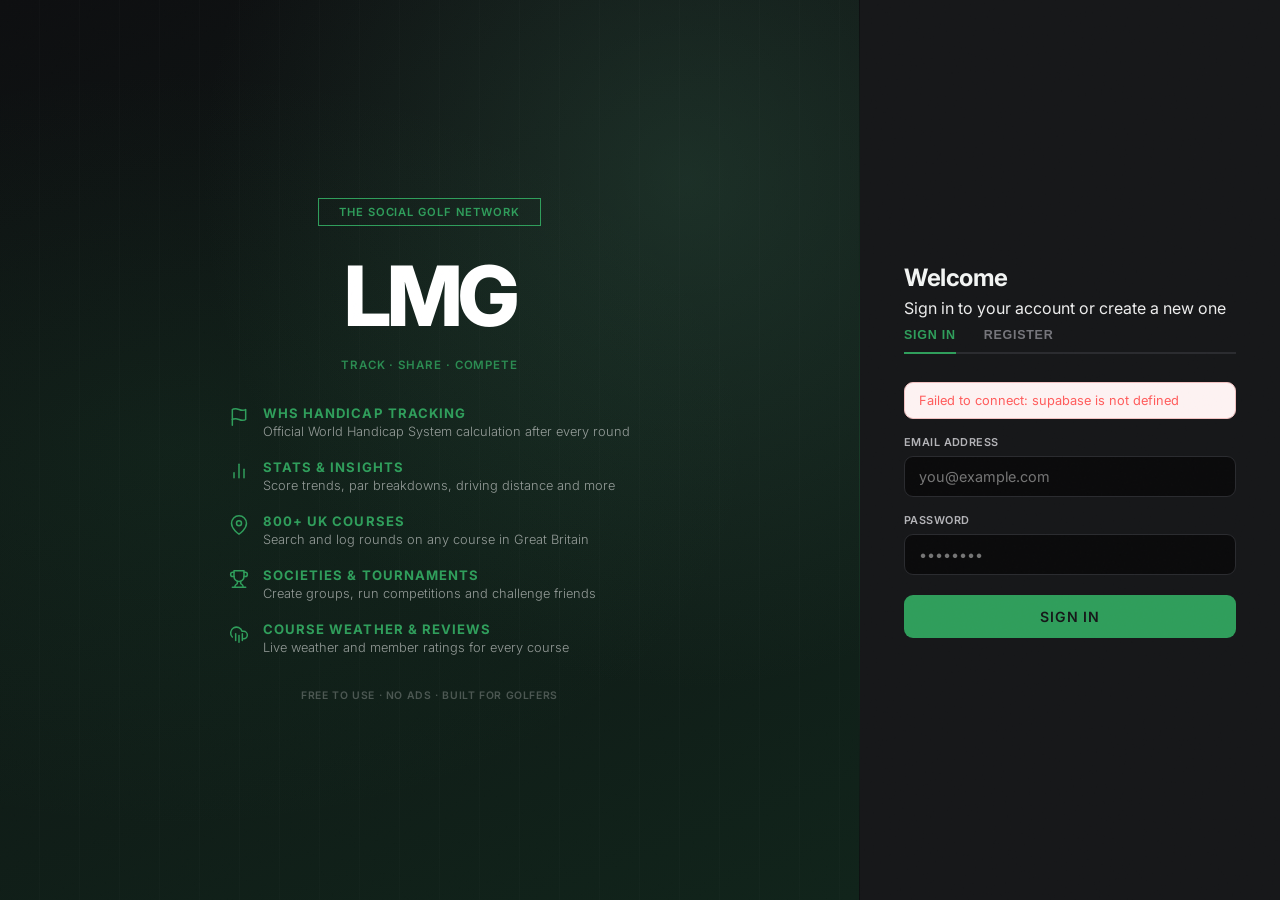
==== index.html @ e606eae9 "feat(ui): redesigned shareable round card (4:5, 2x, branded) Portrait social card people actually wa" ====
<!DOCTYPE html>
<html lang="en">
<head>
<meta charset="UTF-8">
<meta name="viewport" content="width=device-width, initial-scale=1.0">
<title>LMG — Log My Golf</title>
<meta name="theme-color" content="#0d0e10">
<meta name="apple-mobile-web-app-capable" content="yes">
<meta name="apple-mobile-web-app-status-bar-style" content="black-translucent">
<meta name="apple-mobile-web-app-title" content="LMG">
<link rel="manifest" href="/manifest.json">
<link rel="icon" href="data:image/svg+xml,%3Csvg xmlns='http://www.w3.org/2000/svg' viewBox='0 0 100 100'%3E%3Crect width='100' height='100' rx='22' fill='%232f9e5b'/%3E%3Ctext x='50' y='64' font-family='Arial,Helvetica,sans-serif' font-size='30' font-weight='bold' fill='%230a0a0b' text-anchor='middle'%3ELMG%3C/text%3E%3C/svg%3E">
<link rel="preconnect" href="https://fonts.googleapis.com">
<link rel="preconnect" href="https://fonts.gstatic.com" crossorigin>
<link href="https://fonts.googleapis.com/css2?family=Inter:wght@400;500;600;700;800&display=swap" rel="stylesheet">
<script src="https://cdn.jsdelivr.net/npm/@supabase/supabase-js@2/dist/umd/supabase.js"></script>
<script src="https://cdnjs.cloudflare.com/ajax/libs/Chart.js/4.4.1/chart.umd.min.js"></script>
<style>
:root {
  /* Deep fairway green on near-black */
  --augusta: #2f9e5b;        /* accent green (button/avatar backgrounds) */
  --augusta-deep: #f2f4f3;   /* primary heading/text on dark */
  --augusta-mid: #25804a;    /* accent hover (darker) */
  --augusta-light: #3fb06b;  /* focus ring */
  --augusta-pale: #243029;   /* muted/disabled surfaces */
  --gold: #2f9e5b;           /* secondary accent -> green */
  --gold-light: #46b873;
  --gold-pale: #15201a;
  --white: #161719;          /* card surface */
  --off-white: #0a0a0b;      /* page background */
  --panel: #1c1d20;          /* elevated panel */
  --border: #2a2b2f;
  --border-strong: #3a3b40;
  --text: #ededed;
  --text-mid: #b4b4b8;
  --text-muted: #76767c;
  --danger: #ff5c5c;
  --under: #3fb06b;
  --under-bg: #14241a;
  --over: #ff6b6b;
  --over-bg: #281414;
  --shadow-sm: 0 1px 4px rgba(0,0,0,0.4);
  --shadow-md: 0 6px 20px rgba(0,0,0,0.45);
  --shadow-lg: 0 16px 48px rgba(0,0,0,0.55);
  --azalea: #2f9e5b;
  --azalea-deep: #25804a;
  --azalea-pale: #14241a;
  --ink: #0d0e10;            /* dark surface: header, hero, auth */
  --ink-soft: #131417;
  --radius: 9px;
  /* Spacing scale (4-based) */
  --s1: 4px;  --s2: 8px;  --s3: 12px; --s4: 16px;
  --s5: 24px; --s6: 32px; --s7: 48px;
  /* Label treatment — modern Inter, light tracking, no heavy caps spacing */
  --label-spacing: 0.04em;
}
/* Labels: unified modern treatment (replaces dated condensed-uppercase look) */
.section-count,.hero-hcp-label,.hero-stat-lbl,.form-label,.cc-stat-l,.lb-thead-sub,
.auth-badge,.mob-menu-title,.nav-item,.filter-pill,.log-btn,.cc-action-btn,.expand-toggle{
  font-family:'Inter',sans-serif;
}
/* App is dark by default now; toggle retained as no-op for future light theme */
[data-theme="dark"]{}
[data-theme="dark"] .section-label{color:var(--gold);}
[data-theme="dark"] .panel{background:var(--white);border-color:var(--border);}
[data-theme="dark"] .cc-name,[data-theme="dark"] .cc-stat-v{color:#e8f0eb;}
[data-theme="dark"] .sc-table th{background:var(--panel);color:var(--text-muted);}
[data-theme="dark"] .sc-table td{color:var(--text);}
[data-theme="dark"] .form-input{background:var(--panel);border-color:var(--border);color:var(--text);}
[data-theme="dark"] .form-input::placeholder{color:var(--text-muted);}
[data-theme="dark"] .form-label{color:var(--text-muted);}
[data-theme="dark"] .filter-pill{border-color:var(--border);color:var(--text-muted);background:var(--panel);}
[data-theme="dark"] .filter-pill.active{background:var(--augusta);color:var(--white);border-color:var(--augusta);}
[data-theme="dark"] .nav-item{color:rgba(255,255,255,0.6);}
[data-theme="dark"] .nav-item.active,[data-theme="dark"] .nav-item:hover{color:white;background:rgba(255,255,255,0.1);}
[data-theme="dark"] .course-card{background:var(--white);border-color:var(--border);}
[data-theme="dark"] .lb-row{border-color:var(--border);}
[data-theme="dark"] .lb-player{color:var(--text);}
[data-theme="dark"] .achievement-card{background:var(--panel);border-color:var(--border);}
[data-theme="dark"] .achievement-name{color:var(--text);}
[data-theme="dark"] .modal-box{background:var(--white);}
[data-theme="dark"] .modal-title{color:var(--text);}
[data-theme="dark"] .hero-hcp-label,[data-theme="dark"] .hero-stat-lbl{color:rgba(255,255,255,0.6);}
[data-theme="dark"] .hero-hcp-value{color:var(--gold);}
[data-theme="dark"] .filter-pill{border-color:var(--border-strong);color:var(--gold);background:var(--panel);}
[data-theme="dark"] .filter-pill.active{background:var(--augusta);color:var(--gold);border-color:var(--gold);}
[data-theme="dark"] .filter-pill:hover{background:var(--augusta-mid);color:var(--gold);}
[data-theme="dark"] .social-tab{color:var(--gold);}
[data-theme="dark"] .courses-search{background:var(--panel);border-color:var(--border-strong);color:var(--text);}
[data-theme="dark"] .courses-search::placeholder{color:var(--text-muted);}
[data-theme="dark"] .hero-stat-val{color:var(--gold);}
*{margin:0;padding:0;box-sizing:border-box;}
html{-webkit-font-smoothing:antialiased;}
body{font-family:'Inter',sans-serif;background:var(--off-white);color:var(--text);overflow-x:hidden;-webkit-font-smoothing:antialiased;}

/* ── TEXTURE OVERLAY ── */
body::after{
  content:'';position:fixed;inset:0;pointer-events:none;z-index:9999;
  background-image:url("data:image/svg+xml,%3Csvg viewBox='0 0 512 512' xmlns='http://www.w3.org/2000/svg'%3E%3Cfilter id='n'%3E%3CfeTurbulence type='fractalNoise' baseFrequency='0.75' numOctaves='4' stitchTiles='stitch'/%3E%3C/filter%3E%3Crect width='100%25' height='100%25' filter='url(%23n)' opacity='0.025'/%3E%3C/svg%3E");
  opacity:0.4;
}

/* ══════════════════ AUTH ══════════════════ */
#authScreen{
  position:fixed;inset:0;display:flex;align-items:stretch;
  background:var(--ink);
  z-index:999;
}
#authScreen.hidden{display:none !important;}
#appShell{display:none;}
.auth-left{
  flex:1;display:flex;flex-direction:column;align-items:center;justify-content:center;
  padding:60px 48px;position:relative;overflow:hidden;
  pointer-events:none;
}
.auth-left::before{
  content:'';position:absolute;inset:0;
  background:
    radial-gradient(ellipse at 20% 50%, rgba(47,158,91,0.08) 0%, transparent 60%),
    radial-gradient(ellipse at 80% 20%, rgba(58,106,82,0.3) 0%, transparent 50%),
    linear-gradient(160deg, var(--ink) 0%, #10231a 100%);
  pointer-events:none;
}
/* Decorative stripes */
.auth-left::after{
  content:'';position:absolute;inset:0;
  background:repeating-linear-gradient(
    90deg,
    transparent 0px,transparent 39px,
    rgba(255,255,255,0.012) 39px,rgba(255,255,255,0.012) 40px
  );
  pointer-events:none;
}
.auth-brand{position:relative;z-index:2;text-align:center;pointer-events:none;}
.auth-badge{
  display:inline-block;border:1px solid var(--gold);
  padding:6px 20px;margin-bottom:28px;
  font-family:'Inter',sans-serif;font-size:0.7rem;font-weight:600;
  letter-spacing:0.08em;text-transform:uppercase;color:var(--gold);
}
.auth-wordmark{
  font-family:'Inter',sans-serif;font-size:5.2rem;font-weight:800;
  color:#fff;letter-spacing:-0.05em;line-height:1;
  display:block;margin-bottom:16px;
}
.auth-sub{
  font-family:'Inter',sans-serif;font-size:0.72rem;font-weight:600;
  letter-spacing:0.08em;text-transform:uppercase;color:var(--augusta);opacity:0.85;
}
.auth-divider-vert{width:1px;background:linear-gradient(to bottom,transparent,rgba(47,158,91,0.3),transparent);flex-shrink:0;}
.auth-right{
  width:420px;flex-shrink:0;
  background:var(--white);display:flex;align-items:center;justify-content:center;
  padding:48px 44px;
  position:relative;z-index:10;
}
.auth-form-wrap{width:100%;}
.auth-heading{
  font-family:'Inter',sans-serif;font-size:1.5rem;font-weight:700;
  letter-spacing:-0.02em;color:var(--augusta-deep);margin-bottom:6px;
}
.landing-features{position:relative;z-index:2;margin-top:32px;display:flex;flex-direction:column;gap:18px;}
.landing-feature{display:flex;align-items:flex-start;gap:14px;}
.landing-icon{flex-shrink:0;margin-top:2px;line-height:0;}
.landing-icon svg{width:20px;height:20px;fill:none;stroke:var(--gold);stroke-width:1.8;stroke-linecap:round;stroke-linejoin:round;}
.landing-feat-title{font-family:'Inter',sans-serif;font-size:0.82rem;font-weight:700;letter-spacing:0.08em;text-transform:uppercase;color:var(--gold);margin-bottom:2px;}
.landing-feat-desc{font-size:0.8rem;color:rgba(255,255,255,0.55);font-weight:300;line-height:1.4;}
.landing-footer{position:relative;z-index:2;margin-top:32px;font-family:'Inter',sans-serif;font-size:0.65rem;font-weight:600;letter-spacing:0.06em;text-transform:uppercase;color:rgba(255,255,255,0.25);}
@media(max-width:760px){.landing-features{display:none;}.landing-footer{display:none;}}
.auth-tabs{display:flex;border-bottom:2px solid var(--border);margin-bottom:28px;gap:0;}
.auth-tab{
  padding:10px 0;margin-right:28px;font-size:0.78rem;font-weight:600;
  letter-spacing:0.06em;text-transform:uppercase;cursor:pointer;
  border:none;background:none;color:var(--text-muted);
  border-bottom:2px solid transparent;margin-bottom:-2px;transition:all 0.2s;
}
.auth-tab.active{color:var(--augusta);border-bottom-color:var(--gold);}
.form-group{margin-bottom:var(--s4);}
.form-label{
  display:block;font-size:0.68rem;font-weight:600;
  letter-spacing:0.04em;text-transform:uppercase;
  color:var(--text-mid);margin-bottom:7px;
}
.form-input{
  width:100%;padding:11px 14px;
  border:1px solid var(--border);border-radius:var(--radius);
  background:var(--off-white);font-family:'Inter',sans-serif;
  font-size:0.9rem;color:var(--text);outline:none;
  transition:border-color 0.2s,box-shadow 0.2s;
}
.form-input:focus{border-color:var(--augusta-light);box-shadow:0 0 0 3px rgba(26,58,42,0.08);}
.auth-submit{
  width:100%;padding:13px;
  background:var(--augusta);color:var(--white);
  border:none;border-radius:var(--radius);
  font-family:'Inter',sans-serif;font-size:0.88rem;font-weight:600;
  letter-spacing:0.06em;text-transform:uppercase;
  cursor:pointer;transition:background 0.2s,transform 0.1s;margin-top:4px;
}
.auth-submit:hover{background:var(--augusta-mid);}
.auth-submit:active{transform:scale(0.99);}
.auth-error{background:#fdf2f2;border:1px solid #f0c0c0;color:var(--danger);padding:10px 14px;font-size:0.8rem;border-radius:var(--radius);margin-bottom:16px;display:none;}
.auth-success{background:#f0f8f4;border:1px solid var(--border-strong);color:var(--augusta);padding:10px 14px;font-size:0.8rem;border-radius:var(--radius);margin-bottom:16px;display:none;text-align:center;}
@media(max-width:760px){
  #authScreen{flex-direction:column;}
  .auth-left{padding:40px 24px;min-height:220px;}
  .auth-wordmark{font-size:3.5rem;}
  .auth-divider-vert{width:100%;height:1px;background:linear-gradient(to right,transparent,rgba(47,158,91,0.3),transparent);}
  .auth-right{width:100%;padding:32px 24px;}
}

/* ══════════════════ APP SHELL ══════════════════ */
#appShell{display:none;}

/* HEADER */
header{background:var(--ink);position:relative;overflow:hidden;border-bottom:1px solid var(--border);}
header::before{
  content:'';position:absolute;inset:0;
  background:
    repeating-linear-gradient(90deg,transparent 0,transparent 59px,rgba(255,255,255,0.015) 59px,rgba(255,255,255,0.015) 60px),
    radial-gradient(ellipse at 95% 50%, rgba(47,158,91,0.08) 0%, transparent 50%);
}
.header-top{
  max-width:1160px;margin:0 auto;
  padding:0 32px;
  display:flex;align-items:center;justify-content:space-between;
  position:relative;z-index:2;
  border-bottom:1px solid rgba(255,255,255,0.07);
}
.header-brand{
  display:flex;align-items:center;gap:16px;
  padding:18px 0;
}
.brand-icon{
  width:36px;height:36px;border:1px solid var(--gold);
  display:flex;align-items:center;justify-content:center;
  flex-shrink:0;
}
.brand-icon svg{width:28px;height:28px;}
.brand-name{
  font-family:'Inter',sans-serif;font-size:2.1rem;font-weight:800;
  color:#fff;letter-spacing:0.04em;line-height:1;text-transform:uppercase;
}
.brand-tagline{display:none;}
.header-user{display:flex;align-items:center;gap:10px;}
.user-name{
  font-size:0.78rem;font-weight:500;color:rgba(255,255,255,0.6);
  padding:6px 14px;border:1px solid rgba(255,255,255,0.1);
  border-radius:var(--radius);letter-spacing:0.04em;
}
.sign-out-btn{
  font-family:'Inter',sans-serif;font-size:0.7rem;font-weight:600;
  letter-spacing:0.05em;text-transform:uppercase;
  padding:7px 16px;border:1px solid rgba(47,158,91,0.3);
  color:rgba(47,158,91,0.7);background:none;cursor:pointer;
  border-radius:var(--radius);transition:all 0.2s;
}
.sign-out-btn:hover{border-color:var(--gold);color:var(--gold);}
.like-btn.liked{color:var(--over)!important;}
#openLogModalBtn:hover{background:var(--augusta-mid);transform:translateY(-1px);box-shadow:0 6px 24px rgba(26,58,42,0.35);}
.follow-btn.following{background:var(--augusta)!important;color:white!important;border-color:var(--augusta)!important;}
.gs-trigger{display:flex;align-items:center;gap:6px;font-family:'Inter',sans-serif;font-size:0.7rem;font-weight:600;letter-spacing:0.04em;text-transform:uppercase;padding:7px 14px;border:1px solid rgba(255,255,255,0.15);color:rgba(255,255,255,0.55);background:rgba(255,255,255,0.06);cursor:pointer;border-radius:var(--radius);transition:all 0.2s;}
.gs-trigger:hover{border-color:rgba(47,158,91,0.5);color:rgba(47,158,91,0.9);background:rgba(47,158,91,0.08);}
.gs-category{font-family:'Inter',sans-serif;font-size:0.6rem;font-weight:700;letter-spacing:0.06em;text-transform:uppercase;color:var(--text-muted);padding:10px 20px 4px;border-top:1px solid var(--border);margin-top:4px;}
.gs-category:first-child{border-top:none;margin-top:0;}
.gs-result{display:flex;align-items:center;gap:12px;padding:10px 20px;cursor:pointer;transition:background 0.1s;}
.gs-result:hover{background:var(--panel);}
.gs-result-icon{width:32px;height:32px;border-radius:50%;background:var(--augusta);display:flex;align-items:center;justify-content:center;font-size:0.8rem;flex-shrink:0;}
.gs-result-name{font-size:0.88rem;font-weight:600;color:var(--augusta-deep);}
.gs-result-sub{font-size:0.72rem;color:var(--text-muted);margin-top:1px;}
.gs-result-badge{margin-left:auto;font-family:'Inter',sans-serif;font-size:0.65rem;font-weight:600;letter-spacing:0.04em;text-transform:uppercase;color:var(--text-muted);background:var(--panel);border:1px solid var(--border);border-radius:2px;padding:2px 7px;white-space:nowrap;}

/* NAV */
.header-nav{
  max-width:1160px;margin:0 auto;
  padding:0 32px;
  display:flex;align-items:center;gap:0;
  position:relative;z-index:2;
}
.nav-item{
  font-family:'Inter',sans-serif;font-size:0.72rem;font-weight:600;
  letter-spacing:0.06em;text-transform:uppercase;
  padding:14px 20px;border:none;background:none;
  color:rgba(255,255,255,0.45);cursor:pointer;
  border-bottom:2px solid transparent;transition:all 0.2s;
  position:relative;
}
.nav-item:hover{color:rgba(255,255,255,0.8);}
.nav-item.active{color:#fff;border-bottom-color:var(--gold);}
.nav-log{
  background:var(--augusta);color:var(--ink)!important;border-radius:7px;
  margin:0 14px;padding:10px 22px;border-bottom:none!important;
  font-weight:700;letter-spacing:0.04em;align-self:center;transition:background 0.2s,transform 0.1s;
}
.nav-log:hover{background:var(--augusta-mid);color:var(--ink)!important;transform:translateY(-1px);}
.nav-log.active{border-bottom:none!important;}

/* GOLD RULE */
.gold-rule{height:2px;background:linear-gradient(90deg,var(--gold) 0%,var(--azalea) 40%,var(--gold-light) 60%,var(--gold) 100%);}

/* ══════════════════ LAYOUT ══════════════════ */
.container{max-width:1160px;margin:0 auto;padding:var(--s6) var(--s6) 64px;}

/* ── SCORECARD HERO ── */
.scorecard-hero{
  background:var(--ink);
  border:1px solid var(--border);
  border-radius:var(--radius);
  overflow:hidden;
  margin-bottom:32px;
  box-shadow:var(--shadow-lg);
  animation:fadeUp 0.5s ease both;
  position:relative;
}
.scorecard-hero::before{
  content:'';position:absolute;inset:0;
  background:
    radial-gradient(ellipse at 0% 100%, rgba(47,158,91,0.06) 0%, transparent 50%),
    radial-gradient(ellipse at 100% 0%, rgba(58,106,82,0.4) 0%, transparent 50%),
    radial-gradient(ellipse at 85% 90%, rgba(47,158,91,0.12) 0%, transparent 45%);
}
.hero-inner{
  position:relative;z-index:1;
  display:grid;grid-template-columns:280px 1px 1fr;
  min-height:160px;
}
.hero-hcp{
  padding:36px 40px;
  display:flex;flex-direction:column;align-items:flex-start;justify-content:center;
}
.hero-hcp-label{
  font-family:'Inter',sans-serif;font-size:0.62rem;font-weight:600;
  letter-spacing:0.08em;text-transform:uppercase;
  color:var(--gold);margin-bottom:8px;
}
.hero-hcp-value{
  font-family:'Inter',sans-serif;font-size:3.6rem;font-weight:700;
  line-height:1.05;color:#fff;letter-spacing:-0.03em;
}
.hero-hcp-sub{
  font-size:0.75rem;font-weight:400;color:rgba(255,255,255,0.45);
  margin-top:8px;letter-spacing:0.02em;
}
.hero-divider{background:rgba(255,255,255,0.1);width:1px;}
.hero-stats{
  padding:32px 40px;
  display:grid;grid-template-columns:repeat(4,1fr);
  gap:0;align-items:center;
}
.hero-stat{
  padding:0 24px;
  border-right:1px solid rgba(255,255,255,0.08);
  text-align:center;
}
.hero-stat:first-child{padding-left:0;}
.hero-stat:last-child{border-right:none;}
.hero-stat-val{
  font-family:'Inter',sans-serif;font-size:2rem;font-weight:800;
  color:var(--gold-light);line-height:1;letter-spacing:-0.03em;
}
.hero-stat-lbl{
  font-family:'Inter',sans-serif;font-size:0.6rem;font-weight:500;
  letter-spacing:0.06em;text-transform:uppercase;
  color:rgba(255,255,255,0.35);margin-top:5px;
}

/* ── SECTION LABELS ── */
.section-head{
  display:flex;align-items:center;justify-content:space-between;
  margin-bottom:var(--s4);
  padding-bottom:var(--s3);
  border-bottom:1px solid var(--border);
}
.section-label{
  font-family:'Inter',sans-serif;font-size:1.05rem;font-weight:700;
  letter-spacing:-0.01em;color:var(--augusta-deep);
  display:flex;align-items:center;gap:10px;
}
.section-label::before{
  content:'';display:inline-block;width:3px;height:18px;
  background:var(--gold);flex-shrink:0;
}
.section-count{
  font-family:'Inter',sans-serif;font-size:0.65rem;font-weight:600;
  letter-spacing:0.06em;text-transform:uppercase;color:var(--text-muted);
}

/* ── TWO COL ── */
.two-col{display:grid;grid-template-columns:1fr 360px;gap:24px;margin-bottom:32px;animation:fadeUp 0.5s 0.08s ease both;}

/* ── CHART PANEL ── */
.panel{
  background:var(--white);border:1px solid var(--border);
  border-radius:var(--radius);padding:var(--s5);
  box-shadow:var(--shadow-sm);
}
.chart-panel{margin-bottom:var(--s5);animation:fadeUp 0.5s 0.04s ease both;}

/* ── SCORECARD TABLE ── */
.sc-table{width:100%;border-collapse:collapse;}
.sc-table thead th{
  font-family:'Inter',sans-serif;font-size:0.62rem;font-weight:600;
  letter-spacing:0.06em;text-transform:uppercase;
  color:var(--text-muted);padding:9px 14px;
  border-bottom:2px solid var(--border);
  background:var(--panel);text-align:left;
}
.sc-table thead th:not(:first-child){text-align:center;}
.sc-table tbody td{padding:13px 14px;border-bottom:1px solid var(--border);vertical-align:middle;}
.sc-table tbody td:not(:first-child){text-align:center;}
.sc-table tbody tr{transition:background 0.12s;}
.sc-table tbody tr:hover td{background:var(--panel);}
.sc-table tbody tr:last-child td{border-bottom:none;}
.td-course{font-weight:600;color:var(--augusta-deep);font-size:0.88rem;}
.td-date{font-size:0.7rem;color:var(--text-muted);margin-top:2px;font-weight:300;}
.td-score{font-family:'Inter',serif;font-size:1.3rem;font-weight:600;color:var(--text);}
.pill{
  display:inline-block;font-family:'Inter',sans-serif;
  font-size:0.7rem;font-weight:600;letter-spacing:0.08em;
  padding:3px 10px;border-radius:1px;
}
.pill-under{background:var(--under-bg);color:var(--under);}
.pill-over{background:var(--over-bg);color:var(--over);}
.pill-even{background:var(--panel);color:var(--text-mid);}
.badge{
  display:inline-block;font-family:'Inter',sans-serif;
  font-size:0.62rem;font-weight:600;letter-spacing:0.04em;text-transform:uppercase;
  padding:2px 8px;border:1px solid;border-radius:1px;
}
.badge-gold{border-color:var(--gold);color:var(--gold);}
.badge-new{border-color:var(--augusta-light);color:var(--augusta-light);}
.row-del{
  background:none;border:none;color:var(--border-strong);
  cursor:pointer;font-size:0.8rem;padding:3px 7px;
  border-radius:1px;transition:all 0.15s;
}
.row-del:hover{background:var(--over-bg);color:var(--danger);}
.round-row{transition:background 0.12s;}
.round-row:hover{background:var(--ink-soft);}

/* ── ROUND CARDS (replaces table rows) ── */
.round-card{
  display:flex;align-items:center;gap:var(--s4);
  background:var(--white);border:1px solid var(--border);border-radius:var(--radius);
  padding:var(--s4);margin-bottom:var(--s2);cursor:pointer;
  transition:transform 0.15s,border-color 0.15s,box-shadow 0.15s;
  box-shadow:inset 0 1px 0 rgba(255,255,255,0.04),var(--shadow-sm);
}
.round-card:hover{transform:translateY(-1px);border-color:var(--border-strong);box-shadow:inset 0 1px 0 rgba(255,255,255,0.04),var(--shadow-md);background:var(--white);}
.round-card:active{transform:translateY(0);}
.rc-main{flex:1;min-width:0;}
.rc-course{font-weight:600;color:var(--augusta-deep);font-size:0.9rem;white-space:nowrap;overflow:hidden;text-overflow:ellipsis;}
.rc-date{font-size:0.72rem;color:var(--text-muted);margin-top:3px;}
.rc-vspar{font-family:'Inter',sans-serif;font-size:0.8rem;font-weight:700;flex-shrink:0;min-width:34px;text-align:right;}
.rc-score{font-family:'Inter',sans-serif;font-size:1.5rem;font-weight:700;color:var(--augusta-deep);letter-spacing:-0.02em;flex-shrink:0;min-width:44px;text-align:right;}
.rc-chev{color:var(--text-muted);font-size:1rem;flex-shrink:0;}

/* ── SKELETON LOADING ── */
.skel-wrap{display:flex;flex-direction:column;gap:var(--s2);}
.skel{position:relative;overflow:hidden;background:var(--panel);border-radius:var(--radius);}
.skel::after{
  content:'';position:absolute;inset:0;
  background:linear-gradient(90deg,transparent,rgba(255,255,255,0.05),transparent);
  animation:shimmer 1.4s infinite;
}
@keyframes shimmer{from{transform:translateX(-100%);}to{transform:translateX(100%);}}

/* ── EMPTY STATES ── */
.empty-state{text-align:center;padding:var(--s7) var(--s5);background:var(--white);border:1px dashed var(--border-strong);border-radius:var(--radius);}
.empty-state-icon{margin-bottom:var(--s4);line-height:0;}
.empty-state-icon svg{width:36px;height:36px;fill:none;stroke:var(--text-muted);stroke-width:1.5;stroke-linecap:round;stroke-linejoin:round;opacity:0.7;}
.empty-state-title{font-family:'Inter',sans-serif;font-size:1rem;font-weight:700;color:var(--augusta-deep);margin-bottom:var(--s1);}
.empty-state-sub{font-size:0.82rem;color:var(--text-muted);line-height:1.5;max-width:340px;margin:0 auto var(--s4);}

/* ── ONBOARDING ── */
.ob-dot{width:8px;height:8px;border-radius:50%;background:var(--border-strong);transition:all 0.25s;}
.ob-dot.active{background:var(--augusta);width:24px;border-radius:4px;}
.ob-headline{font-family:'Inter',sans-serif;font-size:1.55rem;font-weight:800;letter-spacing:-0.02em;color:var(--augusta-deep);margin-bottom:8px;line-height:1.2;}
.ob-sub{font-size:0.9rem;color:var(--text-muted);line-height:1.55;margin-bottom:26px;}
.ob-step{animation:fadeUp 0.3s ease both;}

/* ── MICRO-INTERACTIONS + DEPTH ── */
.panel,.scorecard-hero{box-shadow:inset 0 1px 0 rgba(255,255,255,0.04),var(--shadow-sm);}
.modal-box{box-shadow:inset 0 1px 0 rgba(255,255,255,0.05),0 24px 80px rgba(0,0,0,0.6);}
.filter-pill{transition:all 0.15s;}
.filter-pill:active,.log-btn:active,.auth-submit:active{transform:scale(0.98);}
.lb-row{transition:background 0.12s;}
.lb-row:hover{background:var(--ink-soft);}
:focus-visible{outline:2px solid var(--augusta-light);outline-offset:2px;border-radius:4px;}

/* ── LOG FORM ── */
.log-panel{background:var(--white);border:1px solid var(--border);border-radius:var(--radius);padding:24px;box-shadow:var(--shadow-sm);}
.form-row{display:grid;grid-template-columns:1fr 1fr;gap:12px;}

/* Course search */
.csearch-wrap{position:relative;}
.csearch-dropdown{
  position:absolute;top:calc(100% + 2px);left:0;right:0;
  background:var(--white);border:1px solid var(--augusta-light);
  border-radius:var(--radius);max-height:240px;overflow-y:auto;
  z-index:60;box-shadow:var(--shadow-lg);display:none;
}
.csearch-dropdown.open{display:block;}
.csearch-opt{padding:11px 14px;cursor:pointer;border-bottom:1px solid var(--border);transition:background 0.1s;}
.csearch-opt:last-child{border-bottom:none;}
.csearch-opt:hover{background:var(--panel);}
.copt-name{font-weight:600;color:var(--augusta-deep);font-size:0.84rem;}
.copt-meta{font-size:0.68rem;color:var(--text-muted);margin-top:2px;font-weight:300;}
.selected-course{
  display:flex;align-items:center;gap:10px;
  background:var(--panel);border:1px solid var(--border-strong);
  padding:9px 14px;border-radius:var(--radius);
  margin-top:8px;font-size:0.82rem;color:var(--augusta-deep);font-weight:500;
}
.selected-course button{
  background:none;border:none;color:var(--text-muted);
  cursor:pointer;font-size:0.85rem;margin-left:auto;
  transition:color 0.15s;line-height:1;padding:0;
}
.selected-course button:hover{color:var(--danger);}

/* Hole inputs */
.hole-grid{display:grid;grid-template-columns:repeat(9,1fr);gap:4px;margin-bottom:4px;}
.hole-inp{
  width:100%;text-align:center;padding:6px 2px;
  border:1px solid var(--border);border-radius:var(--radius);
  background:var(--panel);font-family:'Inter',sans-serif;
  font-size:0.78rem;font-weight:600;color:var(--text);
  outline:none;transition:border-color 0.15s;
}
.hole-inp:focus{border-color:var(--augusta-light);}
.hole-lbl-row{display:grid;grid-template-columns:repeat(9,1fr);gap:4px;margin-bottom:3px;}
.hole-lbl{text-align:center;font-size:0.55rem;font-weight:600;letter-spacing:0.08em;color:var(--text-muted);}
.holes-sep{
  font-family:'Inter',sans-serif;font-size:0.62rem;font-weight:600;
  letter-spacing:0.06em;text-transform:uppercase;color:var(--text-muted);
  margin:14px 0 6px;display:flex;align-items:center;gap:10px;
}
.holes-sep::before,.holes-sep::after{content:'';flex:1;height:1px;background:var(--border);}

.log-btn{
  width:100%;padding:13px;margin-top:8px;
  background:var(--augusta);color:var(--white);
  border:none;border-radius:var(--radius);
  font-family:'Inter',sans-serif;font-size:0.82rem;font-weight:600;
  letter-spacing:0.06em;text-transform:uppercase;
  cursor:pointer;transition:background 0.2s,transform 0.1s;
}
.log-btn:hover{background:var(--augusta-mid);}
.log-btn:active{transform:scale(0.99);}
.log-btn:disabled{background:var(--augusta-pale);color:var(--text-muted);cursor:not-allowed;}

/* ── LEADERBOARD ── */
.lb-wrap{background:var(--white);border:1px solid var(--border);border-radius:var(--radius);overflow:hidden;box-shadow:var(--shadow-sm);animation:fadeUp 0.5s 0.06s ease both;}
.lb-thead{
  background:var(--ink);
  padding:20px 28px;
  display:flex;align-items:center;justify-content:space-between;
}
.lb-thead-title{font-family:'Inter',sans-serif;font-size:1.1rem;font-weight:700;letter-spacing:-0.01em;color:#fff;}
.lb-thead-sub{font-family:'Inter',sans-serif;font-size:0.62rem;font-weight:500;letter-spacing:0.06em;text-transform:uppercase;color:var(--gold);opacity:0.8;}
.lb-row{
  display:grid;grid-template-columns:52px 1fr 80px 80px;
  align-items:center;gap:12px;
  padding:16px 28px;border-bottom:1px solid var(--border);
  transition:background 0.12s;
}
.lb-row:hover{background:var(--panel);}
.lb-row:last-child{border-bottom:none;}
.lb-rank-num{
  font-family:'Inter',serif;font-size:1.6rem;font-weight:600;
  color:var(--border-strong);text-align:center;
}
.lb-rank-num.r1{color:var(--gold);}
.lb-rank-num.r2{color:#a0a0a0;}
.lb-rank-num.r3{color:#c0834a;}
.lb-player{font-weight:600;color:var(--augusta-deep);font-size:0.88rem;}
.lb-you-tag{font-size:0.65rem;font-weight:400;color:var(--text-muted);margin-left:6px;}
.lb-hcp-num{font-family:'Inter',serif;font-size:1.5rem;font-weight:600;color:var(--text);text-align:right;}
.lb-rds{font-family:'Inter',sans-serif;font-size:0.65rem;font-weight:500;letter-spacing:0.04em;color:var(--text-muted);text-align:right;}
.lb-empty{padding:40px;text-align:center;color:var(--text-muted);font-style:italic;font-size:0.88rem;}

/* ── COURSES BROWSER ── */
.courses-bar{display:flex;gap:10px;margin-bottom:24px;flex-wrap:wrap;align-items:center;}
.courses-search{
  flex:1;min-width:200px;padding:10px 14px;
  border:1px solid var(--border);border-radius:var(--radius);
  background:var(--white);font-family:'Inter',sans-serif;
  font-size:0.88rem;color:var(--text);outline:none;
  transition:border-color 0.2s;
}
.courses-search:focus{border-color:var(--augusta-light);box-shadow:0 0 0 3px rgba(26,58,42,0.06);}
.filter-pill{
  font-family:'Inter',sans-serif;font-size:0.68rem;font-weight:600;
  letter-spacing:0.05em;text-transform:uppercase;
  padding:9px 16px;border:1px solid var(--border);
  border-radius:var(--radius);background:var(--white);
  color:var(--text-muted);cursor:pointer;transition:all 0.18s;white-space:nowrap;
}
.filter-pill:hover{border-color:var(--augusta-light);color:var(--augusta);}
.filter-pill.active{background:var(--augusta);border-color:var(--augusta);color:var(--white);}
.courses-grid{display:grid;grid-template-columns:repeat(auto-fill,minmax(290px,1fr));gap:16px;}
.course-card{
  background:var(--white);border:1px solid var(--border);
  border-radius:var(--radius);padding:20px 22px;
  box-shadow:var(--shadow-sm);
  transition:transform 0.15s,box-shadow 0.15s,border-color 0.15s;
  cursor:default;position:relative;overflow:hidden;
}
.course-card::before{
  content:'';position:absolute;top:0;left:0;right:0;height:3px;
  background:linear-gradient(90deg,var(--augusta),var(--gold));
  opacity:0;transition:opacity 0.2s;
}
.course-card:hover{transform:translateY(-2px);box-shadow:var(--shadow-md);border-color:var(--border-strong);}
.course-card:hover::before{opacity:1;}
.cc-name{font-family:'Inter',serif;font-size:1.05rem;font-weight:600;color:var(--augusta-deep);margin-bottom:3px;line-height:1.3;}
.cc-loc{font-size:0.72rem;font-weight:400;color:var(--text-muted);margin-bottom:12px;letter-spacing:0.02em;}
.cc-tags{display:flex;gap:6px;margin-bottom:12px;flex-wrap:wrap;}
.cc-tag{
  font-family:'Inter',sans-serif;font-size:0.58rem;font-weight:600;
  letter-spacing:0.04em;text-transform:uppercase;
  padding:3px 8px;border:1px solid;border-radius:1px;
}
.tag-18{border-color:var(--augusta-pale);color:var(--augusta-mid);background:#f0f8f4;}
.tag-9{border-color:#e0d0b0;color:#7a5a20;background:#fdf8ec;}
.tag-links{border-color:#b0c8e0;color:#1a3a6a;background:#f0f5fc;}
.tag-parkland{border-color:#d0c8b8;color:#4a3a20;background:#f8f4ee;}
.tag-heathland{border-color:#d8c4a0;color:#5a3a10;background:#fdf5e8;}
.cc-stats{display:grid;grid-template-columns:repeat(4,1fr);gap:6px;}
.cc-stat{text-align:center;background:var(--panel);border-radius:var(--radius);padding:8px 4px;}
.cc-stat-v{font-family:'Inter',serif;font-size:1rem;font-weight:600;color:var(--text);}
.cc-stat-l{font-family:'Inter',sans-serif;font-size:0.5rem;font-weight:600;letter-spacing:0.04em;text-transform:uppercase;color:var(--text-muted);margin-top:2px;}
.courses-empty{grid-column:1/-1;text-align:center;padding:56px;color:var(--text-muted);font-style:italic;}
.tag-moorland{border-color:#d0c8d0;color:#4a3a5a;background:#f8f4fc;}
.tag-downland{border-color:#d0d8b8;color:#3a4a2a;background:#f4f8ec;}
.log-panel input[type="date"]::-webkit-calendar-picker-indicator{filter:invert(1);opacity:0.7;cursor:pointer;}
.log-panel input[type="date"]::-webkit-calendar-picker-indicator:hover{opacity:1;}
.dark-toggle{display:none!important;}
.dark-toggle:hover{transform:scale(1.1);box-shadow:var(--shadow-lg);}
/* ── HAMBURGER MENU ── */
.hamburger-btn{display:none;background:none;border:none;cursor:pointer;padding:8px;color:rgba(255,255,255,0.8);}
.hamburger-btn svg{width:24px;height:24px;stroke:currentColor;fill:none;stroke-width:2;stroke-linecap:round;}
.mob-menu-overlay{display:none;position:fixed;inset:0;background:rgba(0,0,0,0.5);z-index:9998;}
.mob-menu-drawer{display:none;position:fixed;top:0;right:0;bottom:0;width:75%;max-width:300px;background:var(--ink);z-index:9999;flex-direction:column;box-shadow:-8px 0 32px rgba(0,0,0,0.4);transform:translateX(100%);transition:transform 0.25s ease;}
.mob-menu-drawer.open{display:flex;transform:translateX(0);}
.mob-menu-header{display:flex;align-items:center;justify-content:space-between;padding:20px 20px 16px;border-bottom:1px solid rgba(255,255,255,0.1);}
.mob-menu-title{font-family:'Inter',sans-serif;font-size:0.7rem;font-weight:700;letter-spacing:0.06em;text-transform:uppercase;color:var(--gold);}
.mob-menu-close{background:none;border:none;color:rgba(255,255,255,0.6);cursor:pointer;font-size:1.3rem;padding:4px;}
.mob-menu-item{display:flex;align-items:center;gap:14px;padding:16px 20px;background:none;border:none;border-bottom:1px solid rgba(255,255,255,0.06);cursor:pointer;color:rgba(255,255,255,0.75);font-family:'Inter',sans-serif;font-size:0.82rem;font-weight:600;letter-spacing:0.04em;text-transform:uppercase;text-align:left;width:100%;transition:all 0.15s;}
.mob-menu-item:hover,.mob-menu-item.active{background:rgba(255,255,255,0.08);color:white;}
.mob-menu-item.active{border-left:3px solid var(--gold);color:var(--gold);}
.mob-menu-item svg{width:18px;height:18px;stroke:currentColor;fill:none;stroke-width:1.8;stroke-linecap:round;flex-shrink:0;}
.mobile-menu-item{display:flex;align-items:center;gap:16px;width:100%;padding:16px 24px;background:none;border:none;border-bottom:1px solid var(--border);cursor:pointer;color:var(--text);font-family:'Inter',sans-serif;font-size:1rem;font-weight:500;text-align:left;transition:background 0.1s;}
.mobile-menu-item:last-child{border-bottom:none;}
.mobile-menu-item:active{background:var(--panel);}
.mobile-menu-item.active-section{color:var(--augusta);background:var(--azalea-pale);}
.mobile-menu-item svg{width:22px;height:22px;stroke:currentColor;fill:none;stroke-width:1.8;stroke-linecap:round;stroke-linejoin:round;flex-shrink:0;color:var(--text-muted);}
.mobile-menu-item.active-section svg{color:var(--augusta);}
.profile-layout{display:grid;grid-template-columns:200px 1fr;gap:24px;align-items:start;}
.profile-sidenav{position:sticky;top:20px;background:var(--white);border:1px solid var(--border);border-radius:var(--radius);overflow:hidden;box-shadow:var(--shadow-sm);}
.profile-sidenav-item{display:flex;align-items:center;gap:10px;width:100%;padding:13px 16px;background:none;border:none;border-bottom:1px solid var(--border);cursor:pointer;color:var(--text-mid);font-family:'Inter',sans-serif;font-size:0.84rem;font-weight:500;text-align:left;transition:all 0.15s;}
.profile-sidenav-item:last-child{border-bottom:none;}
.profile-sidenav-item:hover{background:var(--panel);color:var(--augusta-deep);}
.profile-sidenav-item.active{background:var(--panel);color:var(--augusta-deep);font-weight:700;border-left:3px solid var(--gold);}
.profile-sidenav-item.danger-item{color:var(--danger);}
.profile-sidenav-item.danger-item:hover{background:#fff5f5;}
.profile-sidenav-item svg{width:16px;height:16px;stroke:currentColor;fill:none;stroke-width:2;stroke-linecap:round;flex-shrink:0;}
.cal-day{min-height:56px;border-radius:3px;padding:4px;position:relative;cursor:default;transition:background 0.12s;}
.cal-day.other-month{opacity:0.3;}
.cal-day.today{outline:2px solid var(--gold);outline-offset:-2px;}
.cal-day.has-round{background:#edf5ee;cursor:pointer;}
.cal-day.has-round:hover{background:#daeede;}
.cal-day.has-round.selected{background:var(--augusta);outline:2px solid var(--gold);outline-offset:-2px;}
.cal-day-num{font-family:'Inter',sans-serif;font-size:0.72rem;font-weight:600;color:var(--text-muted);line-height:1;}
.cal-day.has-round .cal-day-num{color:var(--augusta-deep);font-weight:700;}
.cal-day.has-round.selected .cal-day-num{color:white;}
.cal-round-dot{width:6px;height:6px;border-radius:50%;background:var(--gold);margin-top:4px;}
.cal-round-mini{font-family:'Inter',sans-serif;font-size:0.58rem;font-weight:600;color:var(--augusta);margin-top:3px;white-space:nowrap;overflow:hidden;text-overflow:ellipsis;line-height:1.2;}
.cal-day.has-round.selected .cal-round-mini{color:rgba(255,255,255,0.8);}
.cal-day.has-round.selected .cal-round-dot{background:var(--gold);}
.profile-body>div{display:none;}
.profile-body>div.active{display:block;}
/* Menu toggle button — hidden on desktop */
.expand-toggle{width:100%;text-align:left;padding:10px 14px;background:var(--panel);border:1px solid var(--border);border-radius:var(--radius);font-family:'Inter',sans-serif;font-size:0.72rem;font-weight:700;letter-spacing:0.04em;text-transform:uppercase;color:var(--text-mid);cursor:pointer;margin-bottom:8px;transition:all 0.15s;}
.expand-toggle:hover{background:var(--augusta-pale);color:var(--augusta-deep);}
.expand-toggle.open{background:var(--augusta);color:white;border-color:var(--augusta);}
.expand-toggle.open span{opacity:0.7;}
.mob-menu-toggle{display:none;background:rgba(255,255,255,0.06);border:1px solid rgba(255,255,255,0.15);cursor:pointer;padding:8px 12px;margin-left:4px;border-radius:var(--radius);transition:all 0.15s;}
.mob-menu-toggle:active{background:rgba(47,158,91,0.2);transform:scale(0.96);}
@media(max-width:768px){
  .profile-layout{grid-template-columns:1fr !important;}
  .profile-sidenav{position:static;overflow:visible;display:grid;grid-template-columns:1fr 1fr;gap:0;margin-bottom:16px;}
  .profile-sidenav-item{border-left:none !important;border-bottom:1px solid var(--border);font-size:0.75rem;padding:11px 12px;justify-content:center;text-align:center;flex-direction:column;gap:4px;}
  .profile-sidenav-item svg{width:18px;height:18px;}
  .profile-sidenav-item.active{border-bottom:2px solid var(--gold);background:var(--panel);}
}
@media(max-width:768px){
  /* Navigation — header menu button opens the drawer (reliable on mobile Safari) */
  .mob-menu-toggle{display:flex !important;align-items:center;justify-content:center;}
  .user-name{display:none !important;}
  .sign-out-btn{display:none !important;}
  #appShell nav,#appShell .header-nav{display:none;}
  /* Header */
  .header-top{padding:0 12px;min-height:56px;}
  .header-brand{padding:12px 0;gap:10px;}
  .brand-icon svg{width:20px;height:20px;}
  .header-user{gap:6px;}
  .user-name{font-size:0.75rem;max-width:80px;overflow:hidden;text-overflow:ellipsis;white-space:nowrap;}
  .sign-out-btn{font-size:0.65rem;padding:5px 10px;}
  /* Layout */
  .container{padding:16px 12px 32px;}
  /* Hero */
  .hero-inner{grid-template-columns:1fr !important;gap:0 !important;text-align:center;}
  .hero-divider{display:none;}
  .hero-hcp{padding:24px 16px 16px;}
  .hero-stats{grid-template-columns:repeat(2,1fr);padding:16px;}
  /* All two-column grids go single column */
  .two-col,.mob-grid-2{grid-template-columns:1fr !important;}
  .mob-grid-2 .log-btn,.mob-grid-2 button{width:100%;}
  /* Charts */
  .chart-panel{overflow-x:hidden;}
  /* Courses */
  .courses-grid{grid-template-columns:1fr !important;}
  .courses-bar{flex-wrap:wrap;gap:6px;}
  .courses-search{width:100% !important;order:-1;margin-bottom:4px;}
  /* Tables */
  .sc-table{font-size:0.75rem;}
  .sc-table th,.sc-table td{padding:8px 6px;}
  /* Leaderboard */
  .lb-row{padding:10px 14px;}
  /* Achievements */
  #achievementsList{grid-template-columns:repeat(2,1fr) !important;}
  /* Modal */
  .modal-box{padding:24px 18px;margin:12px;max-width:calc(100vw - 24px);}
  /* Society cards */
  .society-card{flex-direction:column;align-items:flex-start;}
  /* Dark toggle */
  .dark-toggle{bottom:72px;right:12px;}
  /* Brand */
  .brand-name{font-size:1.6rem !important;}
  /* Hole grid */
  .hole-grid{grid-template-columns:repeat(5,1fr) !important;}
  .hole-lbl-row{grid-template-columns:repeat(5,1fr) !important;}
  /* Log form two-col internal */
  .log-panel .mob-grid-2{grid-template-columns:1fr !important;}
  /* Feed items */
  .feed-item{flex-wrap:wrap;}
  .feed-score{width:100%;text-align:left;margin-top:6px;}
  /* Filter pills wrap */
  .courses-bar,.filter-bar{flex-wrap:wrap;}
  /* Stack all form rows on mobile */
  .form-row{grid-template-columns:1fr !important;}
  .form-row .form-group{width:100%;}
  select.form-input,input[type="date"].form-input,input[type="datetime-local"].form-input{width:100%;box-sizing:border-box;}
  /* Tee time - stack */
  /* Section heads wrap */
  .section-head{flex-wrap:wrap;gap:6px;}
  /* Course action buttons stack */
  .cc-action-btn{width:100%;box-sizing:border-box;}
  /* Stat chart buttons wrap */
  .section-head div{flex-wrap:wrap;}
  /* Profile header grid */
  .hero-inner[style*="grid-template-columns:1fr 1px 1fr 1px auto"]{grid-template-columns:1fr !important;}
  /* Calculator grid */
  /* Account settings */
  .panel div[style*="display:flex;gap:8px"]{flex-wrap:wrap;}
  /* Collapse fixed-width inline grids that cause horizontal overflow */
  div[style*="1fr 360px"]{grid-template-columns:1fr !important;}
  div[style*="1fr 1fr 1fr auto"]{grid-template-columns:1fr !important;}
  div[style*="grid-template-columns:1fr 1px 1fr"]{grid-template-columns:1fr !important;}
  /* Nothing wider than the screen */
  img{max-width:100%;}
  .scorecard-hero,.panel,.container{max-width:100%;}
}
html{overflow-x:hidden;}
@media print{
  #appShell nav,.mobile-nav,.dark-toggle,button,.filter-pill,.log-btn,.row-del,.courses-bar{display:none !important;}
  body{background:white !important;color:black !important;}
  .container{padding:0 !important;}
  [data-theme="dark"]{--off-white:#fff;--white:#fff;--panel:#f5f5f5;--text:#000;--text-mid:#333;--text-muted:#666;--border:#ddd;}
}
/* ── COUNTER ANIMATION ── */
@keyframes countUp{from{opacity:0;transform:translateY(8px);}to{opacity:1;transform:translateY(0);}}
.hero-stat-val.animating{animation:countUp 0.5s ease both;}
.hero-hcp-value.animating{animation:countUp 0.6s ease both;}
.bag-club{padding:8px 6px;border:1px solid var(--border);border-radius:var(--radius);text-align:center;cursor:pointer;transition:all 0.15s;font-size:0.72rem;font-family:'Inter',sans-serif;font-weight:600;letter-spacing:0.08em;color:var(--text-mid);background:var(--panel);user-select:none;}
.bag-club.in-bag{background:var(--augusta);color:white;border-color:var(--augusta);}
.bag-club.removed{background:var(--over-bg);color:var(--over);border-color:var(--over);text-decoration:line-through;opacity:0.6;}
.shot-item{display:flex;align-items:center;gap:8px;padding:7px 0;border-bottom:1px solid var(--border);font-size:0.78rem;}
.shot-item:last-child{border-bottom:none;}
.shot-result-badge{font-family:'Inter',sans-serif;font-size:0.6rem;font-weight:700;letter-spacing:0.04em;text-transform:uppercase;padding:2px 7px;border-radius:1px;}
.shot-fairway{background:#e8f5ec;color:var(--under);}
.shot-rough{background:#f5f0e0;color:#8b6b0a;}
.shot-bunker{background:#fdf5e6;color:#c8860a;}
.shot-green{background:#e8f0f5;color:#0a4a8b;}
.shot-water{background:#e0f0ff;color:#0a6b9a;}
.shot-ob{background:var(--over-bg);color:var(--over);}
.shot-hole{background:linear-gradient(135deg,#f5f0e0,#fdf8ec);color:var(--gold);border:1px solid var(--gold);}
.reminder-item{display:flex;align-items:center;gap:10px;padding:8px 12px;background:var(--panel);border-radius:var(--radius);margin-bottom:6px;font-size:0.80rem;}
.reminder-item-name{font-weight:600;color:var(--augusta-deep);flex:1;}
.reminder-item-time{font-size:0.72rem;color:var(--text-muted);}
.reminder-delete{background:none;border:none;color:#ccc;cursor:pointer;font-size:0.85rem;transition:color 0.15s;}
.reminder-delete:hover{color:var(--danger);}padding:16px 0;border-bottom:1px solid var(--border);display:flex;gap:14px;align-items:flex-start;}
.feed-item:last-child{border-bottom:none;}
.feed-avatar{width:36px;height:36px;border-radius:50%;background:var(--augusta);display:flex;align-items:center;justify-content:center;font-family:'Inter',sans-serif;font-size:1rem;font-weight:700;color:var(--ink);flex-shrink:0;}
.feed-body{flex:1;}
.feed-name{font-weight:700;color:var(--augusta-deep);font-size:0.88rem;}
.feed-detail{font-size:0.78rem;color:var(--text-muted);margin-top:2px;}
.feed-score{font-family:'Inter',serif;font-size:1.4rem;font-weight:700;color:var(--augusta-deep);margin-left:auto;text-align:right;flex-shrink:0;}
.feed-score-sub{font-family:'Inter',sans-serif;font-size:0.6rem;font-weight:600;letter-spacing:0.04em;text-transform:uppercase;color:var(--text-muted);}
.challenge-card{padding:14px 16px;border:1px solid var(--border);border-radius:var(--radius);margin-bottom:10px;background:var(--white);}
.challenge-vs{font-weight:700;color:var(--augusta-deep);font-size:0.88rem;}
.challenge-meta{font-size:0.75rem;color:var(--text-muted);margin-top:3px;}
.challenge-status-pending{color:var(--earth);font-family:'Inter',sans-serif;font-size:0.65rem;font-weight:700;letter-spacing:0.04em;text-transform:uppercase;}
.challenge-status-won{color:var(--under);font-family:'Inter',sans-serif;font-size:0.65rem;font-weight:700;letter-spacing:0.04em;text-transform:uppercase;}
.challenge-status-lost{color:var(--over);font-family:'Inter',sans-serif;font-size:0.65rem;font-weight:700;letter-spacing:0.04em;text-transform:uppercase;}
.tourney-card{padding:14px 18px;border:1px solid var(--border);border-radius:var(--radius);margin-bottom:10px;background:var(--white);cursor:pointer;transition:all 0.15s;display:flex;align-items:center;gap:14px;}
.tourney-card:hover{border-color:var(--gold);box-shadow:var(--shadow-md);}
.tourney-name{font-weight:700;color:var(--augusta-deep);font-size:0.92rem;}
.tourney-meta{font-size:0.75rem;color:var(--text-muted);margin-top:2px;}
.cotm-card{background:linear-gradient(135deg,var(--augusta),var(--augusta-mid));border-radius:var(--radius);padding:32px;color:white;margin-bottom:24px;}
.cotm-rank{font-family:'Inter',sans-serif;font-size:0.65rem;font-weight:700;letter-spacing:0.06em;text-transform:uppercase;color:var(--gold);margin-bottom:8px;}
.cotm-name{font-family:'Inter',serif;font-size:2.2rem;font-weight:600;line-height:1.1;margin-bottom:6px;}
.cc-action-btn{flex:1;padding:7px 10px;border-radius:var(--radius);font-family:'Inter',sans-serif;font-size:0.68rem;font-weight:600;letter-spacing:0.04em;text-transform:uppercase;cursor:pointer;transition:all 0.15s;border:1px solid var(--border);background:var(--panel);color:var(--text-mid);}
.cc-action-btn:hover{background:var(--augusta);color:white;border-color:var(--augusta);}
.cc-played-badge{font-family:'Inter',sans-serif;font-size:0.6rem;font-weight:700;letter-spacing:0.04em;text-transform:uppercase;background:#edf2e8;border:1px solid var(--moss-pale);color:var(--augusta);padding:3px 8px;border-radius:1px;white-space:nowrap;flex-shrink:0;}
.star-row{display:flex;gap:4px;margin-top:4px;}
.star-btn{background:none;border:none;font-size:1.4rem;cursor:pointer;color:#ddd;padding:0 2px;transition:color 0.1s;line-height:1;}
.star-btn.active{color:var(--gold);}
.review-item{padding:12px 0;border-bottom:1px solid var(--border);}
.review-item:last-child{border-bottom:none;}
.review-author{font-weight:600;font-size:0.82rem;color:var(--augusta-deep);}
.match-item{display:flex;align-items:center;gap:12px;padding:12px 0;border-bottom:1px solid var(--border);font-size:0.85rem;}
.match-item:last-child{border-bottom:none;}
.match-result-win{color:var(--under);font-weight:700;font-family:'Inter',sans-serif;font-size:0.78rem;letter-spacing:0.04em;}
.match-result-loss{color:var(--over);font-weight:700;font-family:'Inter',sans-serif;font-size:0.78rem;letter-spacing:0.04em;}
.match-result-draw{color:var(--earth);font-weight:700;font-family:'Inter',sans-serif;font-size:0.78rem;letter-spacing:0.04em;}
.medal-card{padding:16px;border:1px solid var(--border);border-radius:var(--radius);background:var(--panel);text-align:center;}
.medal-card.has-round{background:linear-gradient(135deg,#f5f0e0,#fdf8ec);border-color:var(--gold);}
.medal-month{font-family:'Inter',sans-serif;font-size:0.65rem;font-weight:700;letter-spacing:0.06em;text-transform:uppercase;color:var(--text-muted);margin-bottom:6px;}
.medal-score{font-family:'Inter',serif;font-size:2rem;font-weight:700;color:var(--augusta-deep);line-height:1;}
.medal-course{font-size:0.72rem;color:var(--text-muted);margin-top:4px;font-weight:300;}
.share-round-item{padding:12px 14px;border-bottom:1px solid var(--border);cursor:pointer;transition:background 0.12s;border-radius:var(--radius);}
.share-round-item:hover{background:var(--panel);}
.share-round-item.selected{background:var(--panel);border-left:3px solid var(--gold);}
.society-card{padding:16px 20px;border:1px solid var(--border);border-radius:var(--radius);background:var(--white);margin-bottom:12px;display:flex;align-items:center;gap:14px;cursor:pointer;transition:all 0.15s;}
.society-card:hover{border-color:var(--gold);box-shadow:var(--shadow-md);}
.society-card-name{font-weight:700;color:var(--augusta-deep);font-size:0.92rem;}
.society-card-meta{font-family:'Inter',sans-serif;font-size:0.65rem;font-weight:600;letter-spacing:0.04em;text-transform:uppercase;color:var(--text-muted);margin-top:2px;}padding:16px;border:1px solid var(--border);border-radius:var(--radius);background:var(--panel);transition:all 0.2s;text-align:center;}
.achievement-card{padding:var(--s4);border:1px solid var(--border);border-radius:var(--radius);background:var(--panel);transition:all 0.2s;text-align:center;}
.achievement-card.earned{background:rgba(47,158,91,0.10);border-color:var(--augusta);}
.achievement-card.locked{opacity:0.5;}
.achievement-icon{margin-bottom:10px;line-height:0;}
.achievement-icon svg{width:26px;height:26px;fill:none;stroke:var(--text-muted);stroke-width:1.8;stroke-linecap:round;stroke-linejoin:round;}
.achievement-card.earned .achievement-icon svg{stroke:var(--augusta);}
.achievement-name{font-family:'Inter',sans-serif;font-size:0.72rem;font-weight:700;letter-spacing:0.04em;text-transform:uppercase;color:var(--augusta-deep);margin-bottom:3px;}
.achievement-desc{font-size:0.72rem;color:var(--text-muted);font-weight:300;}
.fav-item{display:flex;align-items:center;gap:8px;padding:8px 12px;background:var(--panel);border-radius:var(--radius);margin-bottom:6px;font-size:0.84rem;color:var(--augusta-deep);font-weight:500;}
.fav-item button{background:none;border:none;color:#ccc;cursor:pointer;font-size:0.85rem;margin-left:auto;padding:0 2px;transition:color 0.15s;}
.fav-item button:hover{color:var(--danger);}
.home-course-card{padding:12px 14px;background:var(--panel);border-radius:var(--radius);display:flex;align-items:center;gap:10px;margin-bottom:10px;}
.home-course-name{font-weight:600;color:var(--augusta-deep);font-size:0.88rem;flex:1;}
.home-course-clear{background:none;border:none;color:#ccc;cursor:pointer;font-size:0.85rem;transition:color 0.15s;}
.home-course-clear:hover{color:var(--danger);}
.modal-overlay{position:fixed;inset:0;background:rgba(15,36,25,0.6);z-index:500;display:none;align-items:center;justify-content:center;}
.modal-overlay.open{display:flex;}
.modal-box{background:var(--white);border-radius:var(--radius);padding:36px 40px;width:100%;max-width:520px;box-shadow:0 24px 60px rgba(0,0,0,0.3);position:relative;max-height:90vh;overflow-y:auto;}
.modal-title{font-family:'Inter',sans-serif;font-size:1.3rem;font-weight:700;letter-spacing:-0.01em;color:var(--augusta-deep);margin-bottom:4px;}
.modal-sub{font-size:0.8rem;color:var(--text-muted);margin-bottom:24px;font-weight:300;}
.modal-close{position:absolute;top:16px;right:20px;background:none;border:none;font-size:1.2rem;color:var(--text-muted);cursor:pointer;}
.modal-close:hover{color:var(--danger);}

/* ── TOAST ── */
#toast{
  position:fixed;bottom:28px;right:28px;
  background:var(--augusta);color:var(--ink);
  padding:12px 22px;border-radius:var(--radius);
  font-family:'Inter',sans-serif;font-size:0.75rem;
  font-weight:500;letter-spacing:0.04em;
  border-left:3px solid var(--gold);
  box-shadow:var(--shadow-lg);
  opacity:0;transform:translateY(10px);transition:all 0.25s;
  z-index:9998;pointer-events:none;
}
#toast.show{opacity:1;transform:translateY(0);}

/* ── SPINNER ── */
.spinner{
  display:inline-block;width:13px;height:13px;
  border:2px solid rgba(255,255,255,0.3);border-top-color:#fff;
  border-radius:50%;animation:spin 0.7s linear infinite;
  vertical-align:middle;margin-right:6px;
}

/* ── SECTION LABEL for log form ── */
.mini-label{
  font-family:'Inter',sans-serif;font-size:0.62rem;font-weight:600;
  letter-spacing:0.06em;text-transform:uppercase;color:var(--text-muted);
  margin-bottom:16px;padding-bottom:10px;
  border-bottom:1px solid var(--border);
  display:flex;align-items:center;justify-content:space-between;
}
.mini-label span{font-family:'Inter',sans-serif;font-size:1rem;font-weight:700;color:var(--augusta-deep);letter-spacing:-0.01em;}

@keyframes spin{to{transform:rotate(360deg);}}
@keyframes fadeUp{from{opacity:0;transform:translateY(14px);}to{opacity:1;transform:translateY(0);}}

@media(max-width:860px){
  .two-col{grid-template-columns:1fr;}
  .hero-inner{grid-template-columns:1fr;}
  .hero-divider{display:none;}
  .hero-stats{grid-template-columns:repeat(2,1fr);padding:24px 28px;}
  .container{padding:20px 16px 48px;}
  .header-top{padding:0 16px;}
  .header-nav{padding:0 16px;}
  .courses-grid{grid-template-columns:1fr;}
}
</style>
</head>
<body>

<!-- ══ AUTH ══ -->
<div id="authScreen">
  <div class="auth-left">
    <div class="auth-brand">
      <div class="auth-badge">The Social Golf Network</div>
      <span class="auth-wordmark">LMG</span>
      <span class="auth-sub">Track · Share · Compete</span>
    </div>
    <div class="landing-features">
      <div class="landing-feature">
        <span class="landing-icon"><svg viewBox="0 0 24 24"><path d="M4 15s1-1 4-1 5 2 8 2 4-1 4-1V3s-1 1-4 1-5-2-8-2-4 1-4 1z"/><line x1="4" y1="22" x2="4" y2="15"/></svg></span>
        <div>
          <div class="landing-feat-title">WHS Handicap Tracking</div>
          <div class="landing-feat-desc">Official World Handicap System calculation after every round</div>
        </div>
      </div>
      <div class="landing-feature">
        <span class="landing-icon"><svg viewBox="0 0 24 24"><line x1="18" y1="20" x2="18" y2="10"/><line x1="12" y1="20" x2="12" y2="4"/><line x1="6" y1="20" x2="6" y2="14"/></svg></span>
        <div>
          <div class="landing-feat-title">Stats &amp; Insights</div>
          <div class="landing-feat-desc">Score trends, par breakdowns, driving distance and more</div>
        </div>
      </div>
      <div class="landing-feature">
        <span class="landing-icon"><svg viewBox="0 0 24 24"><path d="M21 10c0 7-9 13-9 13s-9-6-9-13a9 9 0 0 1 18 0z"/><circle cx="12" cy="10" r="3"/></svg></span>
        <div>
          <div class="landing-feat-title">800+ UK Courses</div>
          <div class="landing-feat-desc">Search and log rounds on any course in Great Britain</div>
        </div>
      </div>
      <div class="landing-feature">
        <span class="landing-icon"><svg viewBox="0 0 24 24"><path d="M6 9H4.5a2.5 2.5 0 0 1 0-5H6"/><path d="M18 9h1.5a2.5 2.5 0 0 0 0-5H18"/><path d="M4 22h16"/><path d="M10 14.66V17c0 .55-.47.98-.97 1.21C7.85 18.75 7 20.24 7 22"/><path d="M14 14.66V17c0 .55.47.98.97 1.21C16.15 18.75 17 20.24 17 22"/><path d="M18 2H6v7a6 6 0 0 0 12 0V2Z"/></svg></span>
        <div>
          <div class="landing-feat-title">Societies &amp; Tournaments</div>
          <div class="landing-feat-desc">Create groups, run competitions and challenge friends</div>
        </div>
      </div>
      <div class="landing-feature">
        <span class="landing-icon"><svg viewBox="0 0 24 24"><path d="M17.5 19a4.5 4.5 0 1 0 0-9h-1.8A7 7 0 1 0 4 16.9"/><line x1="8" y1="13" x2="8" y2="21"/><line x1="12" y1="15" x2="12" y2="23"/><line x1="16" y1="13" x2="16" y2="21"/></svg></span>
        <div>
          <div class="landing-feat-title">Course Weather &amp; Reviews</div>
          <div class="landing-feat-desc">Live weather and member ratings for every course</div>
        </div>
      </div>
    </div>
    <div class="landing-footer">Free to use · No ads · Built for golfers</div>
  </div>
  <div class="auth-divider-vert"></div>
  <div class="auth-right">
    <div class="auth-form-wrap">
      <div class="auth-heading">Welcome</div>
      <div class="auth-subheading">Sign in to your account or create a new one</div>
      <div class="auth-tabs">
        <button class="auth-tab active" id="tabLogin">Sign In</button>
        <button class="auth-tab" id="tabRegister">Register</button>
      </div>
      <div id="authError" class="auth-error"></div>
      <div id="authSuccess" class="auth-success"></div>
      <div id="loginForm">
        <div class="form-group"><label class="form-label">Email Address</label><input class="form-input" id="loginEmail" type="email" placeholder="you@example.com"></div>
        <div class="form-group"><label class="form-label">Password</label><input class="form-input" id="loginPass" type="password" placeholder="••••••••"></div>
        <button class="auth-submit" id="loginBtn">Sign In</button>
      </div>
      <div id="registerForm" style="display:none">
        <div class="form-group"><label class="form-label">Display Name</label><input class="form-input" id="regName" type="text" placeholder="e.g. James Hargreaves"></div>
        <div class="form-group"><label class="form-label">Email Address</label><input class="form-input" id="regEmail" type="email" placeholder="you@example.com"></div>
        <div class="form-group"><label class="form-label">Password</label><input class="form-input" id="regPass" type="password" placeholder="Min. 6 characters"></div>
        <button class="auth-submit" id="registerBtn">Create Account</button>
      </div>
    </div>
  </div>
</div>

<!-- ══ APP ══ -->
<div id="appShell">
  <header>
    <div class="header-top">
      <div class="header-brand">
        <div>
          <div class="brand-name">LMG</div>
        </div>
      </div>
      <div class="header-user">
        <button class="gs-trigger" id="globalSearchBtn" title="Search (/)">
          <svg viewBox="0 0 24 24" width="16" height="16" stroke="currentColor" fill="none" stroke-width="2.2" stroke-linecap="round"><circle cx="11" cy="11" r="7"/><line x1="21" y1="21" x2="16.65" y2="16.65"/></svg>
          Search
        </button>
        <span class="user-name" id="userPill">—</span>
        <button class="sign-out-btn" id="signOutBtn">Sign Out</button>
        <button class="mob-menu-toggle" id="headerMenuBtn" onclick="toggleMobileMenu()">
          <svg viewBox="0 0 24 24" width="22" height="22" stroke="rgba(255,255,255,0.7)" fill="none" stroke-width="2" stroke-linecap="round"><line x1="3" y1="6" x2="21" y2="6"/><line x1="3" y1="12" x2="21" y2="12"/><line x1="3" y1="18" x2="21" y2="18"/></svg>
        </button>
      </div>
    </div>
    <div class="header-nav">
      <button class="nav-item active" id="navDashboard">Home</button>
      <button class="nav-item" id="navCourses">Courses</button>
      <button class="nav-item nav-log" id="navLog">Log a Round</button>
      <button class="nav-item" id="navSocial">Social</button>
      <button class="nav-item" id="navProfile">Profile</button>
    </div>
    <div class="gold-rule"></div>
  </header>

  <!-- DASHBOARD -->
  <div class="container" id="section-dashboard">
    <div class="scorecard-hero">
      <div class="hero-inner" style="grid-template-columns:auto 1px 1fr;">
        <div class="hero-hcp" style="min-width:180px;">
          <div class="hero-hcp-label">Welcome back</div>
          <div style="font-family:'Inter',serif;font-size:1.6rem;font-weight:600;color:#fff;line-height:1.1;margin-bottom:6px;" id="dashUserName">—</div>
          <div class="hero-hcp-label" style="margin-top:8px;">Handicap Index</div>
          <div style="display:flex;align-items:flex-end;gap:10px;">
            <div class="hero-hcp-value" id="hcpDisplay">—</div>
            <div id="hcpTrend" style="display:none;font-family:'Inter',sans-serif;font-size:0.72rem;font-weight:700;padding:3px 8px;border-radius:6px;margin-bottom:10px;"></div>
          </div>
          <div class="hero-hcp-sub" id="hcpSubtitle">No rounds logged yet</div>
        </div>
        <div class="hero-divider"></div>
        <div class="hero-stats">
          <div class="hero-stat"><div class="hero-stat-val" id="statRounds">0</div><div class="hero-stat-lbl">Rounds Played</div></div>
          <div class="hero-stat"><div class="hero-stat-val" id="statBest">—</div><div class="hero-stat-lbl">Best Score</div></div>
          <div class="hero-stat"><div class="hero-stat-val" id="statAvg">—</div><div class="hero-stat-lbl">Avg Score</div></div>
          <div class="hero-stat"><div class="hero-stat-val" id="statDiff">—</div><div class="hero-stat-lbl">Best Diff.</div></div>
        </div>
      </div>
    </div>

    <!-- Form + Goal row -->
    <div class="mob-grid-2" style="display:grid;grid-template-columns:1fr 1fr;gap:24px;margin-bottom:24px;animation:fadeUp 0.5s 0.04s ease both;">
      <!-- Your Form -->
      <div class="panel">
        <div class="section-head" style="margin-bottom:16px;">
          <span class="section-label">Your Form</span>
          <span class="section-count" id="formMeta">Last 5 rounds</span>
        </div>
        <div id="formStrip" style="display:flex;gap:10px;margin-bottom:18px;min-height:48px;align-items:center;"></div>
        <div style="display:grid;grid-template-columns:1fr 1fr;gap:12px;">
          <div style="background:var(--ink-soft);border-radius:var(--radius);padding:12px 14px;">
            <div id="formStreak" style="font-family:'Inter',sans-serif;font-size:1.4rem;font-weight:800;color:var(--augusta-deep);line-height:1;">—</div>
            <div style="font-family:'Inter',sans-serif;font-size:0.6rem;font-weight:600;letter-spacing:0.04em;text-transform:uppercase;color:var(--text-muted);margin-top:4px;">Streak at/under avg</div>
          </div>
          <div style="background:var(--ink-soft);border-radius:var(--radius);padding:12px 14px;">
            <div id="formRecentBest" style="font-family:'Inter',sans-serif;font-size:1.4rem;font-weight:800;color:var(--augusta-deep);line-height:1;">—</div>
            <div style="font-family:'Inter',sans-serif;font-size:0.6rem;font-weight:600;letter-spacing:0.04em;text-transform:uppercase;color:var(--text-muted);margin-top:4px;">Best (last 5)</div>
          </div>
        </div>
      </div>
      <!-- Next Milestone -->
      <div class="panel">
        <div class="section-head" style="margin-bottom:16px;">
          <span class="section-label">Next Milestone</span>
        </div>
        <div id="goalCard"></div>
      </div>
    </div>

    <div class="panel chart-panel">
      <div class="section-head">
        <span class="section-label">Score Trend</span>
        <button class="filter-pill" id="dashStatsBtn">View Full Stats</button>
      </div>
      <canvas id="trendChart" height="100"></canvas>
    </div>

    <!-- Feed slice -->
    <div id="dashFeedWrap" style="margin-bottom:24px;display:none;animation:fadeUp 0.5s 0.06s ease both;">
      <div class="section-head">
        <span class="section-label">From People You Follow</span>
        <button class="filter-pill" onclick="showSection('social',document.getElementById('navSocial'))">View Feed →</button>
      </div>
      <div id="dashFeedSlice"></div>
    </div>

    <!-- Recent Rounds - full width -->
    <div style="margin-bottom:24px;animation:fadeUp 0.5s 0.08s ease both;">
      <div class="section-head">
        <span class="section-label">Recent Rounds</span>
        <span class="section-count" id="recentMeta">0 rounds</span>
      </div>
      <div id="roundsBody">
      </div>
    </div>

    <!-- Log a Round CTA -->
    <div style="text-align:center;padding:32px 0 8px;">
      <button id="openLogModalBtn" style="display:inline-flex;align-items:center;gap:10px;background:var(--augusta);color:var(--ink);border:none;border-radius:7px;padding:16px 36px;font-family:'Inter',sans-serif;font-size:1rem;font-weight:700;letter-spacing:0.05em;text-transform:uppercase;cursor:pointer;box-shadow:0 4px 18px rgba(0,0,0,0.3);transition:all 0.2s;">
        Log a Round
      </button>
      <div style="font-family:'Inter',sans-serif;font-size:0.65rem;font-weight:500;letter-spacing:0.05em;text-transform:uppercase;color:var(--text-muted);margin-top:10px;">Record today's round &amp; update your handicap</div>
    </div>

  </div><!-- /section-dashboard -->

  <!-- PROFILE -->
  <div class="container" id="section-profile" style="display:none">

  <!-- Profile hero -->
  <div class="scorecard-hero" style="margin-bottom:24px;">
    <div class="hero-inner" style="grid-template-columns:auto 1px 1fr 1px auto;">

      <!-- Avatar -->
      <div class="hero-hcp" style="align-items:center;justify-content:center;padding-right:24px;">
        <div style="position:relative;display:inline-block;">
          <div id="avatarDisplay" style="width:76px;height:76px;border-radius:50%;background:var(--augusta-mid);display:flex;align-items:center;justify-content:center;overflow:hidden;border:3px solid var(--gold);flex-shrink:0;">
            <span id="avatarInitial" style="font-family:'Inter',serif;font-size:2rem;font-weight:600;color:white;line-height:1;">?</span>
            <img id="avatarImg" src="" alt="Profile" style="display:none;width:100%;height:100%;object-fit:cover;">
          </div>
          <label for="avatarUpload" title="Change photo" style="position:absolute;bottom:0;right:0;background:var(--gold);border-radius:50%;width:24px;height:24px;display:flex;align-items:center;justify-content:center;cursor:pointer;box-shadow:0 1px 4px rgba(0,0,0,0.3);"><svg viewBox="0 0 24 24" width="13" height="13" fill="none" stroke="var(--ink)" stroke-width="2" stroke-linecap="round" stroke-linejoin="round"><path d="M23 19a2 2 0 0 1-2 2H3a2 2 0 0 1-2-2V8a2 2 0 0 1 2-2h4l2-3h6l2 3h4a2 2 0 0 1 2 2z"/><circle cx="12" cy="13" r="4"/></svg></label>
          <input type="file" id="avatarUpload" accept="image/*" style="display:none;">
        </div>
      </div>

      <div class="hero-divider"></div>

      <!-- Name + edit -->
      <div class="hero-hcp" style="padding:0 24px;">
        <div class="hero-hcp-label">Golfer</div>
        <div style="font-family:'Inter',serif;font-size:2rem;font-weight:600;color:#fff;line-height:1.1;margin-bottom:10px;" id="profileName">—</div>
        <div class="hero-hcp-sub" id="profileEmail" style="display:none;">—</div>
        <button id="editProfileBtn" onclick="toggleEditProfile()" style="background:rgba(255,255,255,0.08);border:1px solid rgba(255,255,255,0.18);color:rgba(255,255,255,0.85);font-family:'Inter',sans-serif;font-size:0.7rem;font-weight:600;letter-spacing:0.04em;padding:7px 16px;border-radius:7px;cursor:pointer;transition:all 0.15s;">Edit Profile</button>
      </div>

      <div class="hero-divider"></div>

      <!-- Handicap -->
      <div class="hero-hcp" style="text-align:center;padding-left:24px;">
        <div class="hero-hcp-label">Handicap Index</div>
        <div class="hero-hcp-value" id="profileHcp">—</div>
      </div>

    </div>
  </div>

  <!-- Profile body -->
  <div>

    <!-- VIEW MODE (always shown unless editing) -->
    <div id="profileView">
      <button class="log-btn" id="profileStatsBtn" style="width:100%;margin-bottom:24px;">View Full Stats</button>
      <div class="mob-grid-2" style="display:grid;grid-template-columns:1fr 1fr;gap:24px;margin-bottom:24px;">
        <div class="panel">
          <div class="section-head" style="margin-bottom:16px;"><span class="section-label">Home Course</span></div>
          <div id="homeCourseDisplay" style="margin-bottom:14px;"></div>
          <div class="csearch-wrap">
            <input class="form-input" id="homeCourseSearch" type="text" placeholder="Search for your home course…" autocomplete="off">
            <div class="csearch-dropdown" id="homeCourseDropdown"></div>
          </div>
        </div>
        <div class="panel">
          <div class="section-head" style="margin-bottom:16px;">
            <span class="section-label">Favourite Courses</span>
            <span class="section-count" id="favCount">0</span>
          </div>
          <div id="favCoursesList" style="margin-bottom:14px;"></div>
          <div class="csearch-wrap">
            <input class="form-input" id="favCourseSearch" type="text" placeholder="Add a favourite course…" autocomplete="off">
            <div class="csearch-dropdown" id="favCourseDropdown"></div>
          </div>
        </div>
      </div>
      <div class="panel" style="margin-bottom:24px;">
        <div class="section-head" style="margin-bottom:20px;">
          <span class="section-label">Achievements</span>
          <span class="section-count" id="achievementCount">0 earned</span>
        </div>
        <div id="achievementsList" style="display:grid;grid-template-columns:repeat(auto-fill,minmax(180px,1fr));gap:14px;"></div>
      </div>

      <div class="panel" style="margin-bottom:24px;">
        <div class="section-head" style="margin-bottom:16px;">
          <span class="section-label">My Course Photos</span>
          <span class="section-count" id="myPhotoCount">0</span>
        </div>
        <div id="myPhotosGrid" style="display:grid;grid-template-columns:repeat(auto-fill,minmax(110px,1fr));gap:10px;"></div>
      </div>

      <!-- ROUND CALENDAR (now on the main profile page) -->
      <div class="panel">
        <div class="section-head" style="margin-bottom:20px;"><span class="section-label">Round Calendar</span></div>
        <div style="display:flex;align-items:center;justify-content:space-between;margin-bottom:20px;">
          <button id="calPrev" style="background:none;border:1px solid var(--border);border-radius:var(--radius);width:32px;height:32px;cursor:pointer;font-size:1rem;color:var(--text-muted);display:flex;align-items:center;justify-content:center;">‹</button>
          <div id="calMonthLabel" style="font-family:'Inter',serif;font-size:1.3rem;font-weight:600;color:var(--augusta-deep);"></div>
          <button id="calNext" style="background:none;border:1px solid var(--border);border-radius:var(--radius);width:32px;height:32px;cursor:pointer;font-size:1rem;color:var(--text-muted);display:flex;align-items:center;justify-content:center;">›</button>
        </div>
        <div style="display:grid;grid-template-columns:repeat(7,1fr);gap:2px;margin-bottom:4px;">
          <div style="text-align:center;font-family:'Inter',sans-serif;font-size:0.6rem;font-weight:700;letter-spacing:0.04em;text-transform:uppercase;color:var(--text-muted);padding:4px 0;">Mon</div>
          <div style="text-align:center;font-family:'Inter',sans-serif;font-size:0.6rem;font-weight:700;letter-spacing:0.04em;text-transform:uppercase;color:var(--text-muted);padding:4px 0;">Tue</div>
          <div style="text-align:center;font-family:'Inter',sans-serif;font-size:0.6rem;font-weight:700;letter-spacing:0.04em;text-transform:uppercase;color:var(--text-muted);padding:4px 0;">Wed</div>
          <div style="text-align:center;font-family:'Inter',sans-serif;font-size:0.6rem;font-weight:700;letter-spacing:0.04em;text-transform:uppercase;color:var(--text-muted);padding:4px 0;">Thu</div>
          <div style="text-align:center;font-family:'Inter',sans-serif;font-size:0.6rem;font-weight:700;letter-spacing:0.04em;text-transform:uppercase;color:var(--text-muted);padding:4px 0;">Fri</div>
          <div style="text-align:center;font-family:'Inter',sans-serif;font-size:0.6rem;font-weight:700;letter-spacing:0.04em;text-transform:uppercase;color:var(--text-muted);padding:4px 0;">Sat</div>
          <div style="text-align:center;font-family:'Inter',sans-serif;font-size:0.6rem;font-weight:700;letter-spacing:0.04em;text-transform:uppercase;color:var(--text-muted);padding:4px 0;">Sun</div>
        </div>
        <div id="calGrid" style="display:grid;grid-template-columns:repeat(7,1fr);gap:2px;"></div>
        <div id="calDayDetail" style="display:none;margin-top:16px;padding:14px 16px;background:var(--panel);border-radius:var(--radius);border-left:3px solid var(--gold);"></div>
        <div id="calSummary" style="margin-top:16px;display:flex;gap:16px;flex-wrap:wrap;"></div>
      </div>
    </div>

    <!-- EDIT MODE (hidden until Edit Profile clicked) -->
    <div id="profileEdit" style="display:none;">

      <!-- ACCOUNT SETTINGS -->
      <div>
        <div class="panel" style="margin-bottom:16px;">
          <div class="section-head" style="margin-bottom:18px;"><span class="section-label">Display Name</span></div>
          <div class="form-group">
            <label class="form-label">Display Name</label>
            <div style="display:flex;gap:8px;">
              <input class="form-input" id="newDisplayName" type="text" placeholder="Your display name" style="flex:1;">
              <button class="log-btn" id="saveDisplayNameBtn" style="width:auto;padding:11px 16px;white-space:nowrap;">Save</button>
            </div>
          </div>
        </div>
        <div class="panel" style="margin-bottom:16px;">
          <div class="section-head" style="margin-bottom:18px;"><span class="section-label">Change Password</span></div>
          <div class="form-group">
            <label class="form-label">New Password</label>
            <input class="form-input" id="newPassword" type="password" placeholder="At least 6 characters">
          </div>
          <div class="form-group">
            <label class="form-label">Confirm New Password</label>
            <input class="form-input" id="confirmPassword" type="password" placeholder="Repeat new password">
          </div>
          <button class="log-btn" id="changePasswordBtn">Change Password</button>
        </div>
      </div>

      <!-- PUBLIC PROFILE -->
      <div id="ps-public">
        <div class="panel">
          <div class="section-head" style="margin-bottom:20px;"><span class="section-label">Public Profile</span></div>
          <p style="font-size:0.85rem;color:var(--text-muted);margin-bottom:20px;font-weight:300;line-height:1.6;">When enabled, anyone with your link can view your handicap, achievements and favourite courses.</p>
          <div style="display:flex;align-items:center;gap:14px;margin-bottom:20px;">
            <label style="position:relative;display:inline-block;width:44px;height:24px;cursor:pointer;flex-shrink:0;">
              <input type="checkbox" id="profilePublicToggle" style="opacity:0;width:0;height:0;position:absolute;">
              <span id="toggleTrack" style="position:absolute;inset:0;background:rgba(0,0,0,0.15);border-radius:12px;transition:background 0.2s;"></span>
              <span id="toggleThumb" style="position:absolute;top:3px;left:3px;width:18px;height:18px;background:white;border-radius:50%;transition:transform 0.2s;box-shadow:0 1px 3px rgba(0,0,0,0.2);"></span>
            </label>
            <div>
              <div style="font-weight:600;color:var(--augusta-deep);font-size:0.88rem;" id="profileToggleLabel">Profile is Private</div>
              <div style="font-size:0.75rem;color:var(--text-muted);margin-top:2px;">Toggle to make your profile public</div>
            </div>
          </div>
          <div id="profileShareUrl" style="display:none;">
            <div style="height:1px;background:var(--border);margin-bottom:16px;"></div>
            <p style="font-size:0.82rem;color:var(--text-muted);margin-bottom:12px;font-weight:300;">Share this link with friends to show off your stats.</p>
            <button onclick="copyProfileLink()" class="log-btn" style="display:inline-flex;align-items:center;gap:8px;">Copy Profile Link</button>
            <div id="profileShareLink" style="display:none;">—</div>
          </div>
        </div>
      </div>

      <!-- EXPORT DATA -->
      <div id="ps-export">
        <div class="panel" style="margin-bottom:16px;">
          <div class="section-head" style="margin-bottom:18px;"><span class="section-label">Export Rounds</span></div>
          <p style="font-size:0.82rem;color:var(--text-muted);margin-bottom:16px;font-weight:300;">Download all your rounds as a CSV — opens in Excel or Google Sheets.</p>
          <button class="log-btn" id="exportCsvBtn">Export Rounds as CSV</button>
        </div>
        <div class="panel">
          <div class="section-head" style="margin-bottom:18px;"><span class="section-label">Export Full Profile</span></div>
          <p style="font-size:0.82rem;color:var(--text-muted);margin-bottom:16px;font-weight:300;">Download your full profile as JSON including handicap, home course, favourites and all rounds.</p>
          <button class="log-btn" id="exportFullBtn" style="background:var(--panel);color:var(--text-mid);border:1px solid var(--border);">Export Full Profile</button>
        </div>
      </div>

      <!-- DANGER ZONE -->
      <div id="ps-danger">
        <div class="panel" style="border:1px solid #f0c0c0;">
          <div class="section-head" style="margin-bottom:14px;"><span class="section-label" style="color:var(--danger);">Danger Zone</span></div>
          <p style="font-size:0.82rem;color:var(--text-muted);margin-bottom:16px;font-weight:300;line-height:1.6;">Permanently delete your account and all associated data including rounds, favourites, societies and match history. This <strong>cannot</strong> be undone.</p>
          <button class="log-btn" id="deleteAccountBtn" style="background:var(--danger);border-color:var(--danger);">Delete My Account</button>
        </div>
      </div>

    </div><!-- /profileEdit -->

  </div><!-- /profile body -->

  </div><!-- /section-profile -->

  <!-- COURSES -->
  <div class="container" id="section-courses" style="display:none">
    <div class="section-head" style="margin-bottom:24px;">
      <span class="section-label">UK Course Database</span>
      <span class="section-count" id="courseCount"></span>
    </div>
    <div class="courses-bar">
      <input class="courses-search" id="courseBrowserSearch" type="text" placeholder="Search by name or location…">
      <button class="filter-pill active" data-filter="all" id="filterAll">All</button>
      <button class="filter-pill" data-filter="18" id="filter18">18 Holes</button>
      <button class="filter-pill" data-filter="9" id="filter9">9 Holes</button>
      <button class="filter-pill" data-filter="links" id="filterLinks">Links</button>
      <button class="filter-pill" data-filter="parkland" id="filterParkland">Parkland</button>
      <button class="filter-pill" data-filter="heathland" id="filterHeathland">Heathland</button>
      <button class="filter-pill" data-filter="moorland" id="filterMoorland">Moorland</button>
      <button class="filter-pill" data-filter="downland" id="filterDownland">Downland</button>
      <button id="addCourseBtn" onclick="openAddCourse()" style="padding:9px 18px;border:1px solid var(--gold);border-radius:2px;background:var(--gold);color:var(--augusta-deep);font-family:'Inter',sans-serif;font-size:0.68rem;font-weight:600;letter-spacing:0.05em;text-transform:uppercase;cursor:pointer;">Add Course</button>
    </div>
    <div class="courses-grid" id="coursesGrid"></div>
  </div>

  <!-- HISTORY -->


<!-- STATS -->
<div class="container" id="section-stats" style="display:none">

  <div style="display:flex;justify-content:space-between;align-items:center;margin-bottom:16px;">
    <button class="filter-pill" id="statsBackBtn">Back</button>
    <button onclick="exportStatsPDF()" style="background:none;border:1px solid var(--border);border-radius:var(--radius);padding:8px 16px;font-family:'Inter',sans-serif;font-size:0.68rem;font-weight:600;letter-spacing:0.04em;text-transform:uppercase;color:var(--text-muted);cursor:pointer;display:flex;align-items:center;gap:6px;transition:all 0.15s;" onmouseover="this.style.borderColor='var(--gold)';this.style.color='var(--gold)';" onmouseout="this.style.borderColor='var(--border)';this.style.color='var(--text-muted)';">Export Stats</button>
  </div>

  <!-- Handicap history chart -->
  <div class="panel chart-panel" style="margin-bottom:24px;">
    <div class="section-head">
      <span class="section-label">Handicap History</span>
      <span class="section-count">How your index has changed over time</span>
    </div>
    <canvas id="hcpHistoryChart" height="100"></canvas>
  </div>

  <!-- Score breakdown -->
  <div class="panel" style="margin-bottom:24px;">
    <div class="section-head" style="margin-bottom:20px;"><span class="section-label">Score Breakdown</span></div>
    <div style="display:flex;align-items:center;gap:40px;flex-wrap:wrap;">
      <div style="width:180px;height:180px;flex-shrink:0;"><canvas id="breakdownChart"></canvas></div>
      <div id="breakdownLegend" style="flex:1;min-width:160px;"></div>
    </div>
  </div>

  <!-- Strokes gained / per-stat trend -->
  <div class="panel chart-panel" style="margin-bottom:24px;">
    <div class="section-head">
      <span class="section-label">Stats Over Time</span>
      <div style="display:flex;gap:8px;">
        <button class="filter-pill active" id="statChartPutts" onclick="setStatChart('putts',this)">Putts</button>
        <button class="filter-pill" id="statChartFairways" onclick="setStatChart('fairways',this)">Fairways</button>
        <button class="filter-pill" id="statChartGIR" onclick="setStatChart('gir',this)">GIR</button>
        <button class="filter-pill" id="statChartPenalties" onclick="setStatChart('penalties',this)">Penalties</button>
      </div>
    </div>
    <canvas id="statTrendChart" height="90"></canvas>
  </div>

  <!-- Target score calculator -->
  <div class="panel" style="margin-bottom:24px;">
    <div class="section-head" style="margin-bottom:20px;">
      <span class="section-label">Playing Handicap Calculator</span>
    </div>
    <div class="mob-grid-2" style="display:grid;grid-template-columns:1fr 1fr 1fr auto;gap:12px;align-items:end;">
      <div class="form-group" style="margin:0;">
        <label class="form-label">Course Rating</label>
        <input class="form-input" id="calcRating" type="number" step="0.1" placeholder="e.g. 71.2">
      </div>
      <div class="form-group" style="margin:0;">
        <label class="form-label">Slope Rating</label>
        <input class="form-input" id="calcSlope" type="number" placeholder="e.g. 125">
      </div>
      <div class="form-group" style="margin:0;">
        <label class="form-label">Course Par</label>
        <input class="form-input" id="calcPar" type="number" placeholder="e.g. 72">
      </div>
      <button class="log-btn" onclick="runCalculator()" style="margin:0;padding:11px 20px;white-space:nowrap;">Calculate</button>
    </div>
    <div id="calcResult" style="display:none;margin-top:20px;padding:20px;background:var(--panel);border-radius:var(--radius);grid-template-columns:repeat(3,1fr);gap:20px;text-align:center;">
      <div>
        <div style="font-family:'Inter',serif;font-size:2.2rem;font-weight:700;color:var(--augusta-deep);" id="calcPlayingHcp">—</div>
        <div style="font-family:'Inter',sans-serif;font-size:0.62rem;font-weight:600;letter-spacing:0.06em;text-transform:uppercase;color:var(--text-muted);margin-top:4px;">Playing Handicap</div>
      </div>
      <div>
        <div style="font-family:'Inter',serif;font-size:2.2rem;font-weight:700;color:var(--augusta-deep);" id="calcTargetScore">—</div>
        <div style="font-family:'Inter',sans-serif;font-size:0.62rem;font-weight:600;letter-spacing:0.06em;text-transform:uppercase;color:var(--text-muted);margin-top:4px;">Target Score</div>
      </div>
      <div>
        <div style="font-family:'Inter',serif;font-size:2.2rem;font-weight:700;color:var(--augusta-deep);" id="calcStableford">—</div>
        <div style="font-family:'Inter',sans-serif;font-size:0.62rem;font-weight:600;letter-spacing:0.06em;text-transform:uppercase;color:var(--text-muted);margin-top:4px;">Stableford Points</div>
      </div>
    </div>
  </div>


</div>

<!-- SOCIAL (unified — absorbs former Community section) -->
<div class="container" id="section-social" style="display:none">

  <div class="courses-bar" style="margin-bottom:28px;">
    <button class="filter-pill active" id="sfFeed">Feed</button>
    <button class="filter-pill" id="sfMembers">Members</button>
    <button class="filter-pill" id="sfLeaderboard">Leaderboard</button>
    <button class="filter-pill" id="sfSocieties">Societies</button>
    <button class="filter-pill" id="sfCompete">Compete</button>
    <button class="filter-pill" id="sfShare">Share</button>
  </div>

  <!-- LEADERBOARD -->
  <div id="sf-leaderboard" style="display:none">
    <div class="section-head" style="margin-bottom:24px;">
      <span class="section-label">Global Leaderboard</span>
      <button class="filter-pill" id="refreshLbBtn">Refresh</button>
    </div>
    <div class="lb-wrap">
      <div class="lb-thead">
        <div>
          <div class="lb-thead-title">Handicap Rankings</div>
          <div class="lb-thead-sub" style="margin-top:4px;">All members · Lower is better</div>
        </div>
      </div>
      <div id="lbBody"><div class="skel-wrap"><div class="skel" style="height:52px;"></div><div class="skel" style="height:52px;"></div><div class="skel" style="height:52px;"></div></div></div>
    </div>
  </div>

  <!-- FEED -->
  <div id="sf-feed">
    <div class="section-head" style="margin-bottom:18px;">
      <span class="section-label">Activity Feed</span>
      <div style="display:flex;gap:8px;align-items:center;">
        <button class="filter-pill active" id="feedFilterFollowing">Following</button>
        <button class="filter-pill" id="feedFilterAll">Everyone</button>
        <button class="filter-pill" id="refreshFeedBtn">Refresh</button>
      </div>
    </div>
    <div id="feedList"></div>
  </div>

  <!-- MEMBERS -->
  <div id="sf-members" style="display:none">
    <div class="panel">
      <div class="section-head" style="margin-bottom:18px;"><span class="section-label">Find Members</span></div>
      <input class="form-input" id="memberSearchInput" type="text" placeholder="Search by name…" autocomplete="off" style="margin-bottom:16px;">
      <div id="memberSearchResults"><div style="color:var(--text-muted);font-style:italic;font-size:0.85rem;">Start typing to find members.</div></div>
    </div>
  </div>

  <!-- SOCIETIES -->
  <div id="sf-societies" style="display:none">
    <div class="mob-grid-2" style="display:grid;grid-template-columns:1fr 1fr;gap:24px;margin-bottom:24px;">
      <div class="panel">
        <div class="section-head" style="margin-bottom:18px;"><span class="section-label">Create a Society</span></div>
        <div class="form-group"><label class="form-label">Society Name</label><input class="form-input" id="newSocietyName" type="text" placeholder="e.g. Sunday Stableford Society"></div>
        <button class="log-btn" id="createSocietyBtn">Create Society</button>
      </div>
      <div class="panel">
        <div class="section-head" style="margin-bottom:18px;"><span class="section-label">Join a Society</span></div>
        <div class="form-group"><label class="form-label">Invite Code</label><input class="form-input" id="joinCodeInput" type="text" placeholder="Enter 6-digit code" maxlength="6" style="letter-spacing:0.06em;text-transform:uppercase;font-family:'DM Mono',monospace;"></div>
        <div class="form-group"><label class="form-label">Or invite via email</label>
          <div style="display:flex;gap:8px;">
            <input class="form-input" id="inviteEmailInput" type="email" placeholder="friend@email.com" style="flex:1;">
            <button class="log-btn" id="sendInviteBtn" style="width:auto;padding:11px 18px;white-space:nowrap;">Send</button>
          </div>
        </div>
        <button class="log-btn" id="joinSocietyBtn" style="background:var(--earth);margin-top:0;">Join Society</button>
      </div>
    </div>
    <div class="section-head" style="margin-bottom:18px;"><span class="section-label">My Societies</span></div>
    <div id="societiesList"><div class="skel-wrap"><div class="skel" style="height:64px;"></div><div class="skel" style="height:64px;"></div></div></div>
  </div>

  <!-- SOCIETY DETAIL -->
  <div id="sp-society-detail" style="display:none">
    <div style="display:flex;align-items:center;gap:12px;margin-bottom:24px;">
      <button onclick="showSocialTab('sfSocieties');document.getElementById('sp-society-detail').style.display='none';document.getElementById('sf-societies').style.display='';" style="background:none;border:none;color:var(--text-muted);cursor:pointer;font-size:1.1rem;">←</button>
      <span class="section-label" id="societyDetailName">Society</span>
      <span class="section-count" id="societyDetailCode" style="margin-left:auto;"></span>
      <button class="filter-pill" id="copySocietyCodeBtn">Copy Code</button>
      <button class="filter-pill" id="leaveSocietyBtn" style="border-color:#f0c0c0;color:var(--danger);">Leave</button>
    </div>
    <div class="mob-grid-2" style="display:grid;grid-template-columns:1fr 1fr;gap:24px;">
      <div>
        <div class="section-head" style="margin-bottom:16px;"><span class="section-label">Society Leaderboard</span></div>
        <div class="lb-wrap"><div class="lb-thead"><span class="lb-title">Handicap Rankings</span></div><div id="societyLbBody"></div></div>
      </div>
      <div>
        <div class="section-head" style="margin-bottom:16px;"><span class="section-label">Members</span></div>
        <div id="societyMembersList" class="panel" style="padding:16px;"></div>
      </div>
    </div>
  </div>

  <!-- COMPETE (Challenges + Tournaments + Match Play) -->
  <div id="sf-compete" style="display:none">
    <div class="courses-bar" style="margin-bottom:20px;">
      <button class="filter-pill active" id="scChallenges">Challenges</button>
      <button class="filter-pill" id="scTournaments">Tournaments</button>
      <button class="filter-pill" id="scMatchPlay">Match Play</button>
    </div>

    <!-- CHALLENGES -->
    <div id="sc-challenges">
      <div class="mob-grid-2" style="display:grid;grid-template-columns:1fr 1fr;gap:24px;margin-bottom:28px;">
        <div class="panel">
          <div class="section-head" style="margin-bottom:18px;"><span class="section-label">Issue a Challenge</span></div>
          <div class="form-group"><label class="form-label">Opponent</label>
            <div class="csearch-wrap">
              <input class="form-input" id="challengeOpponentSearch" type="text" placeholder="Search members…" autocomplete="off">
              <div class="csearch-dropdown" id="challengeOpponentDropdown"></div>
            </div>
            <div id="challengeOpponentSelected" style="display:none;margin-top:8px;">
              <div class="selected-course"><span id="challengeOpponentName"></span><button id="clearChallengeOpponent">✕</button></div>
            </div>
          </div>
          <div class="form-group"><label class="form-label">Course</label>
            <div class="csearch-wrap">
              <input class="form-input" id="challengeCourseSearch" type="text" placeholder="Search courses…" autocomplete="off">
              <div class="csearch-dropdown" id="challengeCourseDropdown"></div>
            </div>
            <div id="challengeCourseSelected" style="display:none;margin-top:8px;">
              <div class="selected-course"><span id="challengeCourseName"></span><button id="clearChallengeCourse">✕</button></div>
            </div>
          </div>
          <div class="form-group"><label class="form-label">Score to Beat</label>
            <input class="form-input" id="challengeMyScore" type="number" placeholder="e.g. 82" min="50" max="150">
          </div>
          <div class="form-group"><label class="form-label">Format</label>
            <select class="form-input" id="challengeFormat">
              <option value="stroke">Stroke Play</option>
              <option value="stableford">Stableford</option>
            </select>
          </div>
          <button class="log-btn" id="issueChallengeBtn">Issue Challenge</button>
        </div>
        <div class="panel">
          <div class="section-head" style="margin-bottom:18px;"><span class="section-label">Incoming</span></div>
          <div id="incomingChallengesList"><div class="skel" style="height:80px;"></div></div>
          <div class="section-head" style="margin-bottom:12px;margin-top:20px;"><span class="section-label">My Challenges</span></div>
          <div id="myChallengesList"><div class="skel" style="height:80px;"></div></div>
        </div>
      </div>
    </div>

    <!-- TOURNAMENTS -->
    <div id="sc-tournaments" style="display:none">
      <div class="mob-grid-2" style="display:grid;grid-template-columns:1fr 1fr;gap:24px;margin-bottom:28px;">
        <div class="panel">
          <div class="section-head" style="margin-bottom:18px;"><span class="section-label">Create Tournament</span></div>
          <div class="form-group"><label class="form-label">Name</label><input class="form-input" id="tourneyName" type="text" placeholder="e.g. Summer Medal 2026"></div>
          <div class="form-row">
            <div class="form-group"><label class="form-label">Start Date</label><input class="form-input" id="tourneyStart" type="date"></div>
            <div class="form-group"><label class="form-label">End Date</label><input class="form-input" id="tourneyEnd" type="date"></div>
          </div>
          <div class="form-group"><label class="form-label">Format</label>
            <select class="form-input" id="tourneyFormat">
              <option value="stroke">Stroke Play</option>
              <option value="stableford">Stableford</option>
              <option value="both">Both</option>
            </select>
          </div>
          <button class="log-btn" id="createTourneyBtn">Create Tournament</button>
        </div>
        <div class="panel">
          <div class="section-head" style="margin-bottom:18px;"><span class="section-label">Active Tournaments</span></div>
          <div id="activeTourneyList"><div class="skel-wrap"><div class="skel" style="height:64px;"></div><div class="skel" style="height:64px;"></div></div></div>
        </div>
      </div>
      <div id="tourneyDetail" style="display:none">
        <div style="display:flex;align-items:center;gap:12px;margin-bottom:20px;">
          <button onclick="closeTourneyDetail()" style="background:none;border:none;color:var(--text-muted);cursor:pointer;font-size:1.1rem;">←</button>
          <span class="section-label" id="tourneyDetailName"></span>
          <span class="section-count" id="tourneyDetailDates"></span>
        </div>
        <div class="mob-grid-2" style="display:grid;grid-template-columns:1fr 1fr;gap:24px;">
          <div><div class="section-head" style="margin-bottom:16px;"><span class="section-label">Leaderboard</span></div><div class="lb-wrap"><div id="tourneyLbBody"></div></div></div>
          <div class="panel">
            <div class="section-head" style="margin-bottom:16px;"><span class="section-label">Submit Your Score</span></div>
            <div class="form-group"><label class="form-label">Select Round</label><select class="form-input" id="tourneyRoundSelect"></select></div>
            <button class="log-btn" id="submitTourneyBtn">Submit Score</button>
            <div id="tourneyMyEntry" style="display:none;margin-top:14px;padding:12px;background:var(--panel);border-radius:var(--radius);font-size:0.85rem;"></div>
          </div>
        </div>
      </div>
    </div>

    <!-- MATCH PLAY -->
    <div id="sc-matchplay" style="display:none">
      <div class="mob-grid-2" style="display:grid;grid-template-columns:1fr 1fr;gap:24px;margin-bottom:28px;">
        <div class="panel">
          <div class="section-head" style="margin-bottom:18px;"><span class="section-label">New Match</span></div>
          <div class="form-group"><label class="form-label">Opponent Name</label><input class="form-input" id="matchOpponent" type="text" placeholder="e.g. James"></div>
          <div class="form-group"><label class="form-label">Course</label><input class="form-input" id="matchCourse" type="text" placeholder="e.g. St Andrews"></div>
          <div class="form-row">
            <div class="form-group"><label class="form-label">Date</label><input class="form-input" id="matchDate" type="date"></div>
            <div class="form-group"><label class="form-label">Your Score</label><input class="form-input" id="matchMyScore" type="number" placeholder="e.g. 82"></div>
          </div>
          <div class="form-group"><label class="form-label">Opponent Score</label><input class="form-input" id="matchOppScore" type="number" placeholder="e.g. 78"></div>
          <button class="log-btn" id="logMatchBtn">Log Match</button>
        </div>
        <div class="panel">
          <div class="section-head" style="margin-bottom:18px;"><span class="section-label">Match Record</span></div>
          <div id="matchSummary" style="display:grid;grid-template-columns:repeat(3,1fr);gap:12px;margin-bottom:16px;text-align:center;">
            <div style="background:var(--panel);border-radius:var(--radius);padding:14px;"><div style="font-family:'Inter',serif;font-size:2rem;font-weight:700;color:var(--augusta-deep);" id="matchWins">0</div><div style="font-family:'Inter',sans-serif;font-size:0.6rem;font-weight:600;letter-spacing:0.05em;text-transform:uppercase;color:var(--text-muted);">Wins</div></div>
            <div style="background:var(--panel);border-radius:var(--radius);padding:14px;"><div style="font-family:'Inter',serif;font-size:2rem;font-weight:700;color:var(--augusta-deep);" id="matchDraws">0</div><div style="font-family:'Inter',sans-serif;font-size:0.6rem;font-weight:600;letter-spacing:0.05em;text-transform:uppercase;color:var(--text-muted);">Halved</div></div>
            <div style="background:var(--panel);border-radius:var(--radius);padding:14px;"><div style="font-family:'Inter',serif;font-size:2rem;font-weight:700;color:var(--augusta-deep);" id="matchLosses">0</div><div style="font-family:'Inter',sans-serif;font-size:0.6rem;font-weight:600;letter-spacing:0.05em;text-transform:uppercase;color:var(--text-muted);">Losses</div></div>
          </div>
          <div id="matchHistory" style="font-size:0.85rem;"></div>
        </div>
      </div>
    </div>
  </div>

  <!-- SHARE -->
  <div id="sf-share" style="display:none">
    <div style="display:grid;grid-template-columns:1fr 360px;gap:24px;">
      <div class="panel">
        <div class="section-head" style="margin-bottom:18px;"><span class="section-label">Select a Round to Share</span></div>
        <div id="shareRoundList" style="max-height:400px;overflow-y:auto;"></div>
      </div>
      <div>
        <div class="section-head" style="margin-bottom:18px;"><span class="section-label">Scorecard Preview</span></div>
        <div id="scorecardPreview" style="display:none;">
          <canvas id="scorecardCanvas" style="width:100%;border-radius:4px;box-shadow:0 4px 20px rgba(0,0,0,0.15);"></canvas>
          <button class="log-btn" id="downloadCardBtn" style="margin-top:12px;">Download Scorecard</button>
        </div>
        <div id="scorecardEmpty" style="color:var(--text-muted);font-style:italic;font-size:0.88rem;">Select a round from the list to generate a scorecard image.</div>
      </div>
    </div>
  </div>

</div>

<!-- REVIEW MODAL -->
<div class="modal-overlay" id="reviewModal" style="display:none">
  <div class="modal-box">
    <button class="modal-close" onclick="closeReviewModal()">✕</button>
    <div class="modal-title" id="reviewModalTitle">Review Course</div>
    <div class="modal-sub" id="reviewModalSub"></div>
    <input type="hidden" id="reviewCourseId">

    <!-- Star rating rows -->
    <div style="display:grid;grid-template-columns:1fr 1fr;gap:16px;margin-bottom:18px;">
      <div>
        <label class="form-label">Overall</label>
        <div class="star-row" id="starsOverall" data-field="overall"></div>
      </div>
      <div>
        <label class="form-label">Course Condition</label>
        <div class="star-row" id="starsCondition" data-field="condition"></div>
      </div>
      <div>
        <label class="form-label">Value for Money</label>
        <div class="star-row" id="starsValue" data-field="value"></div>
      </div>
      <div>
        <label class="form-label">Difficulty</label>
        <div class="star-row" id="starsDifficulty" data-field="difficulty"></div>
      </div>
    </div>
    <div class="form-group">
      <label class="form-label">Your Review</label>
      <textarea class="form-input" id="reviewComment" rows="3" placeholder="Tell other golfers about your experience…" style="resize:vertical;"></textarea>
    </div>

    <!-- Course photos -->
    <div class="form-group">
      <label class="form-label">Course Photos</label>
      <div id="coursePhotoGallery" style="display:flex;flex-wrap:wrap;gap:8px;margin-bottom:10px;"></div>
      <input type="file" id="coursePhotoInput" accept="image/*" style="display:none;">
      <button type="button" class="log-btn" id="addCoursePhotoBtn" style="background:var(--panel);color:var(--text-mid);border:1px solid var(--border);">Add a Photo</button>
    </div>

    <!-- Existing reviews -->
    <div id="existingReviews" style="margin-top:18px;max-height:220px;overflow-y:auto;"></div>

    <button class="log-btn" onclick="submitReview()" style="margin-top:12px;">Submit Review</button>
  </div>
</div>

<!-- WEATHER MODAL -->
<div class="modal-overlay" id="weatherModal" style="display:none">
  <div class="modal-box" style="max-width:460px;">
    <button class="modal-close" onclick="closeWeatherModal()">✕</button>
    <div class="modal-title" id="weatherModalTitle">Course Weather</div>
    <div class="modal-sub">Current conditions near this course</div>

    <!-- Manual search -->
    <div style="display:flex;gap:8px;margin-bottom:20px;">
      <input class="form-input" id="weatherSearchInput" type="text" placeholder="Search location…" style="flex:1;">
      <button class="log-btn" onclick="fetchWeatherBySearch()" style="width:auto;padding:11px 18px;white-space:nowrap;">Search</button>
    </div>
    <button onclick="fetchWeatherByLocation()" style="background:none;border:1px solid var(--border);border-radius:var(--radius);padding:8px 14px;font-family:'Inter',sans-serif;font-size:0.68rem;font-weight:600;letter-spacing:0.04em;text-transform:uppercase;color:var(--text-muted);cursor:pointer;margin-bottom:20px;width:100%;">Use My Current Location</button>

    <div id="weatherResult" style="display:none;">
      <div style="background:var(--augusta);border-radius:var(--radius);padding:24px;color:white;text-align:center;margin-bottom:16px;">
        <div id="weatherIcon" style="font-size:3rem;margin-bottom:8px;"></div>
        <div id="weatherTemp" style="font-family:'Inter',serif;font-size:3rem;font-weight:600;line-height:1;"></div>
        <div id="weatherDesc" style="font-size:0.88rem;margin-top:6px;opacity:0.8;text-transform:capitalize;"></div>
        <div id="weatherLoc" style="font-family:'Inter',sans-serif;font-size:0.65rem;letter-spacing:0.05em;text-transform:uppercase;opacity:0.6;margin-top:8px;"></div>
      </div>
      <div style="display:grid;grid-template-columns:repeat(3,1fr);gap:10px;">
        <div class="cc-stat"><div class="cc-stat-v" id="weatherWind">—</div><div class="cc-stat-l">Wind mph</div></div>
        <div class="cc-stat"><div class="cc-stat-v" id="weatherHumidity">—</div><div class="cc-stat-l">Humidity %</div></div>
        <div class="cc-stat"><div class="cc-stat-v" id="weatherFeels">—</div><div class="cc-stat-l">Feels Like °C</div></div>
      </div>
    </div>
    <div id="weatherError" style="display:none;color:var(--danger);font-size:0.85rem;padding:12px;background:#fdf0f0;border-radius:var(--radius);"></div>
    <div id="weatherLoading" style="display:none;text-align:center;color:var(--text-muted);font-style:italic;padding:20px;">Fetching weather…</div>
  </div>
</div>

<!-- ADD COURSE MODAL -->
<div class="modal-overlay" id="addCourseModal" style="display:none">
  <div class="modal-box">
    <button class="modal-close" onclick="closeAddCourse()">✕</button>
    <div class="modal-title">Add a Course</div>
    <div class="modal-sub">Submit a missing course — available to all Golf Log members instantly.</div>
    <div class="form-group"><label class="form-label">Course Name *</label><input class="form-input" id="acName" type="text" placeholder="e.g. Glossop & District Golf Club"></div>
    <div class="form-row">
      <div class="form-group"><label class="form-label">Town / Location *</label><input class="form-input" id="acLocation" type="text" placeholder="e.g. Glossop"></div>
      <div class="form-group"><label class="form-label">County</label><input class="form-input" id="acCounty" type="text" placeholder="e.g. Derbyshire"></div>
    </div>
    <div class="form-row">
      <div class="form-group"><label class="form-label">Country</label><select class="form-input" id="acCountry"><option>England</option><option>Scotland</option><option>Wales</option><option>Northern Ireland</option></select></div>
      <div class="form-group"><label class="form-label">Holes</label><select class="form-input" id="acHoles"><option value="18">18</option><option value="9">9</option></select></div>
    </div>
    <div class="form-row">
      <div class="form-group"><label class="form-label">Par *</label><input class="form-input" id="acPar" type="number" placeholder="72" min="54" max="80"></div>
      <div class="form-group"><label class="form-label">Yardage</label><input class="form-input" id="acYardage" type="number" placeholder="6400"></div>
    </div>
    <div class="form-row">
      <div class="form-group"><label class="form-label">Course Rating</label><input class="form-input" id="acRating" type="number" step="0.1" placeholder="71.2"></div>
      <div class="form-group"><label class="form-label">Slope Rating</label><input class="form-input" id="acSlope" type="number" placeholder="125"></div>
    </div>
    <div class="form-group"><label class="form-label">Course Type</label><select class="form-input" id="acType"><option value="parkland">Parkland</option><option value="links">Links</option><option value="heathland">Heathland</option><option value="moorland">Moorland</option><option value="downland">Downland</option></select></div>
    <button class="log-btn" onclick="submitCourse()">Add Course</button>
  </div>
</div>

<!-- LOG A ROUND MODAL -->
<div class="modal-overlay" id="logRoundModal" style="display:none;align-items:flex-start;padding-top:40px;">
  <div class="modal-box" style="max-width:560px;max-height:90vh;overflow-y:auto;">
    <button class="modal-close" id="closeLogModalBtn">✕</button>
    <div class="modal-title" id="logModalTitle">Log a Round</div>
    <div class="modal-sub">Record your round — your handicap will update automatically</div>

    <div class="form-group">
      <label class="form-label">Course</label>
      <div class="csearch-wrap">
        <input class="form-input" id="fCourseSearch" type="text" placeholder="Search UK courses…" autocomplete="off">
        <div class="csearch-dropdown" id="courseDropdown"></div>
      </div>
      <div id="selectedCourseDisplay" style="display:none">
        <div class="selected-course"><span id="selectedCourseName"></span><button id="clearCourseBtn">✕</button></div>
      </div>
    </div>

    <div class="form-row">
      <div class="form-group"><label class="form-label">Date Played</label><input class="form-input" id="fDate" type="date"></div>
      <div class="form-group"><label class="form-label">Holes Played</label>
        <select class="form-input" id="fHoles"><option value="18">18 holes</option><option value="9">9 holes</option></select>
      </div>
      <div class="form-group"><label class="form-label">Total Score</label><input class="form-input" id="fTotal" type="number" placeholder="e.g. 84" min="18" max="150"></div>
    </div>

    <div class="form-group">
      <label class="form-label">How did it go? <span style="font-weight:300;opacity:0.6;">(optional)</span></label>
      <textarea class="form-input" id="fNotes" rows="2" placeholder="Conditions were great, hit the ball well on the back nine…" style="resize:vertical;"></textarea>
    </div>

    <div class="form-group">
      <label class="form-label">Photos <span style="font-weight:300;opacity:0.6;">(optional)</span></label>
      <div id="roundPhotoPreview" style="display:flex;flex-wrap:wrap;gap:8px;margin-bottom:10px;"></div>
      <input type="file" id="roundPhotoInput" accept="image/*" multiple style="display:none;">
      <button type="button" class="log-btn" id="addRoundPhotoBtn" style="background:var(--panel);color:var(--text-mid);border:1px solid var(--border);">Add Photos</button>
    </div>

    <button type="button" class="expand-toggle" id="toggleCourseDetails" onclick="toggleExpand('courseDetailsPanel','toggleCourseDetails')">
      ＋ Course Details <span style="font-weight:300;opacity:0.6;">(par, rating, slope — auto-filled)</span>
    </button>
    <div id="courseDetailsPanel" style="display:none;margin-bottom:12px;">
      <div class="form-row">
        <div class="form-group"><label class="form-label">Course Par</label><input class="form-input" id="fPar" type="number" value="72" min="27" max="80"></div>
        <div class="form-group"><label class="form-label">Course Rating</label><input class="form-input" id="fRating" type="number" step="0.1" placeholder="e.g. 71.2"></div>
        <div class="form-group"><label class="form-label">Slope Rating</label><input class="form-input" id="fSlope" type="number" placeholder="e.g. 125"></div>
      </div>
    </div>

    <button type="button" class="expand-toggle" id="toggleOptStats" onclick="toggleExpand('optStatsPanel','toggleOptStats')">
      ＋ Optional Stats <span style="font-weight:300;opacity:0.6;">(putts, fairways, GIR, penalties)</span>
    </button>
    <div id="optStatsPanel" style="display:none;margin-bottom:12px;">
      <div class="form-row">
        <div class="form-group"><label class="form-label">Putts</label>
          <select class="form-input" id="fPutts"><option value="">—</option><option value="18">18</option><option value="19">19</option><option value="20">20</option><option value="21">21</option><option value="22">22</option><option value="23">23</option><option value="24">24</option><option value="25">25</option><option value="26">26</option><option value="27">27</option><option value="28">28</option><option value="29">29</option><option value="30">30</option><option value="31">31</option><option value="32">32</option><option value="33">33</option><option value="34">34</option><option value="35">35</option><option value="36">36</option><option value="37">37</option><option value="38">38</option><option value="39">39</option><option value="40">40</option><option value="41">41</option><option value="42">42</option><option value="43">43</option><option value="44">44</option><option value="45">45</option><option value="46">46</option><option value="47">47</option><option value="48">48</option><option value="49">49</option><option value="50">50</option><option value="51">51</option><option value="52">52</option><option value="53">53</option><option value="54">54</option></select>
        </div>
        <div class="form-group"><label class="form-label">Fairways Hit</label>
          <select class="form-input" id="fFairways"><option value="">—</option><option value="0">0/14</option><option value="1">1/14</option><option value="2">2/14</option><option value="3">3/14</option><option value="4">4/14</option><option value="5">5/14</option><option value="6">6/14</option><option value="7">7/14</option><option value="8">8/14</option><option value="9">9/14</option><option value="10">10/14</option><option value="11">11/14</option><option value="12">12/14</option><option value="13">13/14</option><option value="14">14/14</option></select>
        </div>
        <div class="form-group"><label class="form-label">GIR</label>
          <select class="form-input" id="fGIR"><option value="">—</option><option value="0">0/18</option><option value="1">1/18</option><option value="2">2/18</option><option value="3">3/18</option><option value="4">4/18</option><option value="5">5/18</option><option value="6">6/18</option><option value="7">7/18</option><option value="8">8/18</option><option value="9">9/18</option><option value="10">10/18</option><option value="11">11/18</option><option value="12">12/18</option><option value="13">13/18</option><option value="14">14/18</option><option value="15">15/18</option><option value="16">16/18</option><option value="17">17/18</option><option value="18">18/18</option></select>
        </div>
        <div class="form-group"><label class="form-label">Penalties</label>
          <select class="form-input" id="fPenalties"><option value="">—</option><option value="0">0</option><option value="1">1</option><option value="2">2</option><option value="3">3</option><option value="4">4</option><option value="5">5</option><option value="6">6</option><option value="7">7</option><option value="8">8</option><option value="9">9</option><option value="10">10</option><option value="11">11</option><option value="12">12</option><option value="13">13</option><option value="14">14</option><option value="15">15</option><option value="16">16</option><option value="17">17</option><option value="18">18</option><option value="19">19</option><option value="20">20</option></select>
        </div>
      </div>
    </div>

    <button type="button" class="expand-toggle" id="toggleHoleByHole" onclick="toggleExpand('holeByHolePanel','toggleHoleByHole')">
      ＋ Hole by Hole <span style="font-weight:300;opacity:0.6;">(auto-totals your score)</span>
    </button>
    <div id="holeByHolePanel" style="display:none;margin-bottom:12px;">
      <div class="hole-lbl-row" id="holeLabels1"></div>
      <div class="hole-grid" id="holesFront"></div>
      <div class="hole-lbl-row" id="holeLabels2"></div>
      <div class="hole-grid" id="holesBack"></div>
    </div>

    <button class="log-btn" id="submitBtn" style="margin-top:12px;width:100%;">Record Round</button>
  </div>
</div>

<!-- ROUND DETAIL MODAL -->
<div class="modal-overlay" id="roundDetailModal" style="display:none;align-items:flex-start;padding-top:60px;">
  <div class="modal-box" style="max-width:480px;">
    <button class="modal-close" id="closeRoundDetailBtn">✕</button>
    <div class="modal-title" id="rdCourse">Round</div>
    <div class="modal-sub" id="rdDate"></div>

    <!-- Big score row -->
    <div style="display:grid;grid-template-columns:repeat(3,1fr);gap:12px;margin:20px 0;text-align:center;">
      <div style="background:var(--ink-soft);border-radius:var(--radius);padding:16px 8px;">
        <div id="rdScore" style="font-family:'Inter',serif;font-size:2.2rem;font-weight:700;color:var(--augusta-deep);line-height:1;">—</div>
        <div style="font-family:'Inter',sans-serif;font-size:0.58rem;font-weight:600;letter-spacing:0.04em;text-transform:uppercase;color:var(--text-muted);margin-top:5px;">Score</div>
      </div>
      <div style="background:var(--ink-soft);border-radius:var(--radius);padding:16px 8px;">
        <div id="rdVsPar" style="font-family:'Inter',serif;font-size:2.2rem;font-weight:700;line-height:1;">—</div>
        <div style="font-family:'Inter',sans-serif;font-size:0.58rem;font-weight:600;letter-spacing:0.04em;text-transform:uppercase;color:var(--text-muted);margin-top:5px;">vs Par</div>
      </div>
      <div style="background:var(--ink-soft);border-radius:var(--radius);padding:16px 8px;">
        <div id="rdDiff" style="font-family:'Inter',serif;font-size:2.2rem;font-weight:700;color:var(--augusta-deep);line-height:1;">—</div>
        <div style="font-family:'Inter',sans-serif;font-size:0.58rem;font-weight:600;letter-spacing:0.04em;text-transform:uppercase;color:var(--text-muted);margin-top:5px;">Differential</div>
      </div>
    </div>

    <!-- Meta + optional stats -->
    <div id="rdMeta" style="display:grid;grid-template-columns:1fr 1fr;gap:10px;margin-bottom:16px;"></div>

    <!-- Notes -->
    <div id="rdNotes" style="display:none;background:var(--ink-soft);border-left:3px solid var(--gold);border-radius:var(--radius);padding:12px 14px;font-size:0.85rem;color:var(--text-mid);font-style:italic;line-height:1.5;margin-bottom:16px;"></div>

    <!-- Actions -->
    <button class="log-btn" id="rdEditBtn" style="width:100%;margin-bottom:10px;">Edit Round</button>
    <button class="log-btn" id="rdDeleteBtn" style="background:none;border:1px solid var(--border);color:var(--over);width:100%;">Delete this round</button>
  </div>
</div>

<!-- GLOBAL SEARCH OVERLAY -->
<div id="globalSearchOverlay" style="display:none;position:fixed;inset:0;z-index:10000;background:rgba(10,26,18,0.82);backdrop-filter:blur(4px);-webkit-backdrop-filter:blur(4px);">
  <div style="max-width:640px;margin:80px auto 0;padding:0 16px;">
    <div style="background:var(--white);border-radius:6px;box-shadow:0 24px 64px rgba(0,0,0,0.4);overflow:hidden;">
      <!-- Input row -->
      <div style="display:flex;align-items:center;gap:12px;padding:16px 20px;border-bottom:1px solid var(--border);">
        <svg viewBox="0 0 24 24" width="18" height="18" stroke="var(--text-muted)" fill="none" stroke-width="2" stroke-linecap="round" style="flex-shrink:0;"><circle cx="11" cy="11" r="7"/><line x1="21" y1="21" x2="16.65" y2="16.65"/></svg>
        <input id="globalSearchInput" type="text" placeholder="Search members, courses, tournaments, societies…"
          style="flex:1;border:none;outline:none;font-family:'Inter',sans-serif;font-size:1rem;color:var(--augusta-deep);background:transparent;min-width:0;">
        <kbd style="font-family:'Inter',sans-serif;font-size:0.65rem;font-weight:600;letter-spacing:0.04em;color:var(--text-muted);border:1px solid var(--border);border-radius:3px;padding:2px 6px;">ESC</kbd>
      </div>
      <!-- Results -->
      <div id="globalSearchResults" style="max-height:480px;overflow-y:auto;padding:8px 0;">
        <div style="padding:20px;text-align:center;color:var(--text-muted);font-style:italic;font-size:0.85rem;">Start typing to search across the app…</div>
      </div>
    </div>
  </div>
</div>

<!-- ONBOARDING OVERLAY -->
<div id="onboardOverlay" style="display:none;position:fixed;inset:0;z-index:10001;background:var(--off-white);overflow-y:auto;">
  <div style="max-width:460px;margin:0 auto;min-height:100%;display:flex;flex-direction:column;padding:28px 20px 32px;box-sizing:border-box;">

    <!-- Top: brand + skip -->
    <div style="display:flex;align-items:center;justify-content:space-between;margin-bottom:28px;">
      <div style="font-family:'Inter',sans-serif;font-size:1.3rem;font-weight:800;letter-spacing:0.04em;color:#fff;">LMG</div>
      <button id="obSkipAll" onclick="finishOnboarding(false)" style="background:none;border:none;color:var(--text-muted);font-size:0.82rem;font-weight:500;cursor:pointer;">Skip for now</button>
    </div>

    <!-- Progress dots -->
    <div style="display:flex;gap:6px;margin-bottom:28px;">
      <div class="ob-dot active"></div>
      <div class="ob-dot"></div>
      <div class="ob-dot"></div>
    </div>

    <!-- STEP 1: Welcome — name + home course -->
    <div class="ob-step" id="obStep1">
      <div class="ob-headline">Welcome to LMG 👋</div>
      <div class="ob-sub">Let's set up your profile. First, what should we call you and where do you play?</div>

      <div class="form-group">
        <label class="form-label">Display Name</label>
        <input class="form-input" id="obName" type="text" placeholder="e.g. James H" autocomplete="off">
      </div>

      <div class="form-group">
        <label class="form-label">Home / Membership Course</label>
        <div class="csearch-wrap">
          <input class="form-input" id="obHomeSearch" type="text" placeholder="Search your home club…" autocomplete="off">
          <div class="csearch-dropdown" id="obHomeDropdown"></div>
        </div>
        <div id="obHomeSelected" style="display:none;margin-top:8px;"></div>
      </div>
    </div>

    <!-- STEP 2: Favourites -->
    <div class="ob-step" id="obStep2" style="display:none;">
      <div class="ob-headline">Your favourite courses</div>
      <div class="ob-sub">Add a few courses you love playing. You can always change these later.</div>

      <div class="form-group">
        <label class="form-label">Add a Favourite Course</label>
        <div class="csearch-wrap">
          <input class="form-input" id="obFavSearch" type="text" placeholder="Search courses…" autocomplete="off">
          <div class="csearch-dropdown" id="obFavDropdown"></div>
        </div>
      </div>
      <div id="obFavList" style="margin-top:4px;"></div>
    </div>

    <!-- STEP 3: First round -->
    <div class="ob-step" id="obStep3" style="display:none;">
      <div class="ob-headline">Log your first round</div>
      <div class="ob-sub">This is where it all starts — record a round and your handicap updates automatically. You can edit or delete it any time.</div>
      <button class="log-btn" onclick="finishOnboarding(true)" style="width:100%;margin-bottom:12px;">Log My First Round</button>
      <button onclick="finishOnboarding(false)" style="width:100%;background:none;border:1px solid var(--border);color:var(--text-mid);border-radius:var(--radius);padding:12px;font-family:'Inter',sans-serif;font-weight:600;cursor:pointer;">I'll do this later</button>
    </div>

    <!-- Footer nav -->
    <div style="margin-top:auto;display:flex;gap:12px;padding-top:28px;">
      <button id="obBackBtn" onclick="obBack()" style="visibility:hidden;background:none;border:1px solid var(--border);color:var(--text-mid);border-radius:var(--radius);padding:12px 22px;font-family:'Inter',sans-serif;font-weight:600;cursor:pointer;">Back</button>
      <button id="obNextBtn" onclick="obNext()" class="log-btn" style="flex:1;margin:0;">Continue</button>
    </div>

  </div>
</div>

<div id="toast"></div>

<!-- Dark mode toggle -->
<button class="dark-toggle" id="darkToggleBtn" title="Toggle dark mode">🌙</button>

<!-- Mobile nav — inside appShell so hidden until logged in -->
<div id="mobileMenuOverlay" style="display:none;position:fixed;inset:0;background:rgba(0,0,0,0.5);z-index:8998;" onclick="closeMobileMenu()"></div>
<div id="mobileMenuDrawer" style="display:none;position:fixed;top:0;left:0;right:0;background:var(--white);z-index:8999;max-height:100vh;overflow-y:auto;box-shadow:0 8px 32px rgba(0,0,0,0.2);">
  <div style="background:var(--ink);padding:16px 20px;display:flex;align-items:center;justify-content:space-between;">
    <div>
      <div style="font-family:'Inter',sans-serif;font-size:0.6rem;font-weight:600;letter-spacing:0.06em;text-transform:uppercase;color:var(--gold);">Signed in as</div>
      <div id="drawerUserName" style="font-family:'Inter',sans-serif;font-size:1rem;font-weight:700;color:#fff;margin-top:2px;">—</div>
    </div>
    <button onclick="closeMobileMenu()" style="background:none;border:none;color:rgba(255,255,255,0.7);font-size:1.4rem;cursor:pointer;line-height:1;padding:0;">✕</button>
  </div>
  <button class="mobile-menu-item" onclick="mobileMenuNav('dashboard')"><svg viewBox="0 0 24 24"><rect x="3" y="3" width="7" height="7" rx="1"/><rect x="14" y="3" width="7" height="7" rx="1"/><rect x="3" y="14" width="7" height="7" rx="1"/><rect x="14" y="14" width="7" height="7" rx="1"/></svg><span>Home</span></button>
  <button class="mobile-menu-item" onclick="mobileMenuNav('courses')"><svg viewBox="0 0 24 24"><circle cx="12" cy="12" r="3"/><path d="M12 2v4M12 18v4M4.93 4.93l2.83 2.83M16.24 16.24l2.83 2.83M2 12h4M18 12h4M4.93 19.07l2.83-2.83M16.24 7.76l2.83-2.83"/></svg><span>Courses</span></button>
  <button class="mobile-menu-item" onclick="closeMobileMenu();openLogModal();"><svg viewBox="0 0 24 24"><line x1="12" y1="5" x2="12" y2="19"/><line x1="5" y1="12" x2="19" y2="12"/></svg><span>Log a Round</span></button>
  <button class="mobile-menu-item" onclick="mobileMenuNav('social')"><svg viewBox="0 0 24 24"><path d="M17 21v-2a4 4 0 0 0-4-4H5a4 4 0 0 0-4 4v2"/><circle cx="9" cy="7" r="4"/><path d="M23 21v-2a4 4 0 0 0-3-3.87"/><path d="M16 3.13a4 4 0 0 1 0 7.75"/></svg><span>Social</span></button>
  <button class="mobile-menu-item" onclick="mobileMenuNav('profile')"><svg viewBox="0 0 24 24"><path d="M20 21v-2a4 4 0 0 0-4-4H8a4 4 0 0 0-4 4v2"/><circle cx="12" cy="7" r="4"/></svg><span>Profile</span></button>
  <button class="mobile-menu-item" onclick="closeMobileMenu();doSignOut();" style="color:var(--text-muted);"><svg viewBox="0 0 24 24"><path d="M9 21H5a2 2 0 0 1-2-2V5a2 2 0 0 1 2-2h4"/><polyline points="16 17 21 12 16 7"/><line x1="21" y1="12" x2="9" y2="12"/></svg><span>Sign Out</span></button>
</div>

</div><!-- /appShell -->

<script>
// ── CONFIG ────────────────────────────────────────────────────────────────
const SURL='https://xnfudoypksanbbfliuab.supabase.co';
const SKEY='eyJhbGciOiJIUzI1NiIsInR5cCI6IkpXVCJ9.eyJpc3MiOiJzdXBhYmFzZSIsInJlZiI6InhuZnVkb3lwa3NhbmJiZmxpdWFiIiwicm9sZSI6ImFub24iLCJpYXQiOjE3NzQxMTIwMzEsImV4cCI6MjA4OTY4ODAzMX0.f8MMdbaqWrSJBWBvb7f2jFW4Ycc1fbpBXGNbSdA8_1I';

// ── STATE ─────────────────────────────────────────────────────────────────
var sb=null, currentUser=null, rounds=[], trendChart=null, cFilter='all', selCourse_=null, tT=null, courseSearchTimer=null;

// ── BOOT ──────────────────────────────────────────────────────────────────
setTimeout(function(){
  try{ sb=supabase.createClient(SURL,SKEY); } catch(e){ showErr('Failed to connect: '+e.message); return; }
  var booted=false;
  sb.auth.getSession().then(function(r){
    if(r.data.session){booted=true;bootApp(r.data.session.user);}
  });
  sb.auth.onAuthStateChange(function(event,session){
    if(event==='SIGNED_IN'&&session&&!booted){booted=true;bootApp(session.user);}
    if(event==='TOKEN_REFRESHED'&&session) currentUser=session.user;
    if(event==='SIGNED_OUT') showAuthScreen();
  });
}, 200);

async function bootApp(u){
  currentUser=u;
  var name=u.user_metadata&&u.user_metadata.display_name ? u.user_metadata.display_name : u.email.split('@')[0];
  document.getElementById("userPill").textContent=name;
  var drawerName=document.getElementById("drawerUserName"); if(drawerName) drawerName.textContent=name;
  var dashName=document.getElementById("dashUserName"); if(dashName) dashName.textContent=name;
  document.getElementById('authScreen').classList.add('hidden');
  document.getElementById('appShell').style.display='block';
  document.getElementById('fDate').valueAsDate=new Date();
  buildHoles();
  await loadRounds();
  await loadFollowing();
  renderAll();
  initPhase8();
  // Navigate to the section in the URL hash (or default to dashboard)
  var startSection=location.hash.replace('#','').split('?')[0]||'dashboard';
  showSection(startSection,null,true);
  history.replaceState({section:startSection},'','#'+startSection);
  // First-run onboarding for brand-new users
  checkOnboarding();
}

function showAuthScreen(){
  currentUser=null; rounds=[];
  document.getElementById('authScreen').classList.remove('hidden');
  document.getElementById('appShell').style.display='none';
}

function showErr(msg){
  var el=document.getElementById('authError');
  if(el){ el.textContent=msg; el.style.display='block'; }
}

// ── EVENT DELEGATION ──────────────────────────────────────────────────────
document.addEventListener('click',function(e){
  var id=e.target.id;
  // Auth
  if(id==='tabLogin'){switchTab('login');return;}
  if(id==='tabRegister'){switchTab('register');return;}
  if(id==='loginBtn'){doLogin();return;}
  if(id==='registerBtn'){doRegister();return;}
  // Nav
  if(id==='signOutBtn'){doSignOut();return;}
  if(id==='navDashboard'){showSection('dashboard',e.target);return;}
  if(id==='navCourses'){showSection('courses',e.target);return;}
  if(id==='navLog'){openLogModal();return;}
  if(id==='navSocial'){showSection('social',e.target);return;}
  if(id==='navProfile'){showSection('profile',e.target);return;}
  // Stats / Leaderboard reachable via buttons (no longer top-nav)
  if(id==='dashStatsBtn'||id==='profileStatsBtn'){showSection('stats',null);return;}
  if(id==='statsBackBtn'){showSection('dashboard',document.getElementById('navDashboard'));return;}
  // Log modal
  if(id==='openLogModalBtn'){openLogModal();return;}
  if(id==='closeLogModalBtn'||e.target.id==='logRoundModal'){closeLogModal();return;}
  // Account settings
  if(id==='saveDisplayNameBtn'){saveDisplayName();return;}
  if(id==='changePasswordBtn'){changePassword();return;}
  if(id==='exportCsvBtn'){exportCsv();return;}
  if(id==='exportFullBtn'){exportFullProfile();return;}
  if(id==='deleteAccountBtn'){deleteAccount();return;}
  // Unified social tabs
  if(id==='sfFeed'||id==='sfMembers'||id==='sfLeaderboard'||id==='sfSocieties'||id==='sfCompete'||id==='sfShare'){showSocialTab(id);return;}
  // Compete sub-tabs
  if(id==='scChallenges'||id==='scTournaments'||id==='scMatchPlay'){showCompeteTab(id);return;}
  // Feed filter
  if(id==='feedFilterFollowing'){setFeedFilter('following',e.target);return;}
  if(id==='feedFilterAll'){setFeedFilter('all',e.target);return;}
  if(id==='refreshFeedBtn'){loadFeed();return;}
  // Likes
  var lb=e.target.closest('.like-btn');
  if(lb&&lb.dataset.id){toggleLike(lb.dataset.id,lb);return;}
  // Follow
  var fb=e.target.closest('.follow-btn');
  if(fb&&fb.dataset.id){toggleFollow(fb.dataset.id,fb);return;}
  if(id==='issueChallengeBtn'){issueChallenge();return;}
  if(id==='clearChallengeOpponent'){clearChallengeOpponent();return;}
  if(id==='clearChallengeCourse'){clearChallengeCourse();return;}
  var acceptBtn=e.target.closest('.accept-challenge-btn');
  if(acceptBtn&&acceptBtn.dataset.id){respondChallenge(acceptBtn.dataset.id,'accepted');return;}
  var declineBtn=e.target.closest('.decline-challenge-btn');
  if(declineBtn&&declineBtn.dataset.id){respondChallenge(declineBtn.dataset.id,'declined');return;}
  if(id==='createTourneyBtn'){createTourney();return;}
  var tc=e.target.closest('.tourney-card');
  if(tc&&tc.dataset.id){openTourney(tc.dataset.id,tc.dataset.name,tc.dataset.dates,tc.dataset.format);return;}
  if(id==='submitBtn'){logRound();return;}
  if(id==='submitTourneyBtn'){submitTourneyScore();return;}
  // Societies
  if(id==='createSocietyBtn'){createSociety();return;}
  if(id==='joinSocietyBtn'){joinSociety();return;}
  if(id==='sendInviteBtn'){sendEmailInvite();return;}
  if(id==='copySocietyCodeBtn'){copySocietyCode();return;}
  if(id==='leaveSocietyBtn'){leaveSociety();return;}
  var sc=e.target.closest('.society-card');
  if(sc&&sc.dataset.id){openSociety(sc.dataset.id,sc.dataset.name,sc.dataset.code);return;}
  // Match play
  if(id==='logMatchBtn'){logMatch();return;}
  var md=e.target.closest('.match-delete');
  if(md&&md.dataset.id){deleteMatch(md.dataset.id);return;}
  // Share round
  var sri=e.target.closest('.share-round-item');
  if(sri&&sri.dataset.id){selectShareRound(sri.dataset.id);return;}
  if(id==='downloadCardBtn'){downloadScorecard();return;}
  if(id==='profilePublicToggle'){toggleProfilePublic();return;}
  // Profile course dropdowns
  var hopt=e.target.closest('#homeCourseDropdown .csearch-opt');
  if(hopt&&hopt.dataset.idx){pickHomeCourse(hopt.dataset.idx);return;}
  var fopt=e.target.closest('#favCourseDropdown .csearch-opt');
  if(fopt&&fopt.dataset.idx){addFavourite(fopt.dataset.idx,fopt.dataset.name);return;}
  var obh=e.target.closest('#obHomeDropdown .csearch-opt');
  if(obh&&obh.dataset.idx){obPickHome(obh.dataset.idx);return;}
  var obf=e.target.closest('#obFavDropdown .csearch-opt');
  if(obf&&obf.dataset.idx){obAddFav(obf.dataset.idx,obf.dataset.name);return;}
  var fremove=e.target.closest('.fav-remove');
  if(fremove&&fremove.dataset.id){removeFavourite(fremove.dataset.id);return;}
  var mpd=e.target.closest('.my-photo-del');
  if(mpd&&mpd.dataset.id){deleteMyPhoto(mpd.dataset.id,mpd.dataset.url);return;}
  if(id==='homeClearBtn'){clearHomeCourse();return;}
  if(id==='clearCourseBtn'){clearCourseSelection();return;}
  // Course search dropdown (log form only — exclude profile/challenge dropdowns)
  var opt=e.target.closest('#courseDropdown .csearch-opt');
  if(opt&&opt.dataset.idx){pickCourse(opt.dataset.idx);return;}
  if(!e.target.closest('.csearch-wrap')){
    var dd=document.getElementById('courseDropdown');
    if(dd) dd.classList.remove('open');
  }
  // Course filters
  if(id==='filterAll'){setCourseFilter('all',e.target);return;}
  if(id==='filter18'){setCourseFilter('18',e.target);return;}
  if(id==='filter9'){setCourseFilter('9',e.target);return;}
  if(id==='filterLinks'){setCourseFilter('links',e.target);return;}
  if(id==='filterParkland'){setCourseFilter('parkland',e.target);return;}
  if(id==='filterHeathland'){setCourseFilter('heathland',e.target);return;}
  if(id==='filterMoorland'){setCourseFilter('moorland',e.target);return;}
  if(id==='filterDownland'){setCourseFilter('downland',e.target);return;}
  if(id==='addCourseBtn'){openAddCourse();return;}
  // Course reviews & weather
  var rb=e.target.closest('.review-btn');
  if(rb){openReviewModal(rb.dataset.id,rb.dataset.name,rb.dataset.loc,rb.dataset.county);return;}
  var wb=e.target.closest('.weather-btn');
  if(wb){openWeatherModal(wb.dataset.name,wb.dataset.loc);return;}
  var bb=e.target.closest('.book-btn');
  if(bb){bookTeeTime(bb.dataset.name,bb.dataset.loc);return;}
  var sb2=e.target.closest('.star-btn');
  if(sb2){setStarRating(sb2.dataset.field,parseInt(sb2.dataset.val));return;}
  if(id==='reviewModal'){closeReviewModal();return;}
  if(id==='weatherModal'){closeWeatherModal();return;}
  // Add course modal
  if(id==='addCourseModal'){closeAddCourse();return;}
  // Leaderboard
  if(id==='refreshLbBtn'){loadLeaderboard();return;}
  // History
  if(id==='clearAllBtn'){clearAllRounds();return;}
  // Round detail modal
  var rrow=e.target.closest('.round-row');
  if(rrow&&rrow.dataset.id){openRoundModal(rrow.dataset.id);return;}
  if(id==='closeRoundDetailBtn'||id==='roundDetailModal'){closeRoundModal();return;}
  if(id==='rdEditBtn'){editCurrentRound();return;}
  if(id==='rdDeleteBtn'){confirmDeleteCurrentRound();return;}
  if(id==='addCoursePhotoBtn'){document.getElementById('coursePhotoInput').click();return;}
  if(id==='addRoundPhotoBtn'){document.getElementById('roundPhotoInput').click();return;}
  var rpr=e.target.closest('.round-photo-remove');
  if(rpr&&rpr.dataset.idx){removePendingRoundPhoto(parseInt(rpr.dataset.idx));return;}
  // Delete round (legacy inline buttons, if any remain)
  var del=e.target.closest('.row-del');
  if(del&&del.dataset.id){deleteRound(del.dataset.id);return;}
});

document.addEventListener('input',function(e){
  if(e.target.id==='fCourseSearch'){searchCourses(e.target.value);return;}
  if(e.target.id==='courseBrowserSearch'){renderCoursesBrowser();return;}
  if(e.target.id==='homeCourseSearch'){searchProfileCourses('home',e.target.value);return;}
  if(e.target.id==='favCourseSearch'){searchProfileCourses('fav',e.target.value);return;}
  if(e.target.id==='obHomeSearch'){obSearchCourses('home',e.target.value);return;}
  if(e.target.id==='obFavSearch'){obSearchCourses('fav',e.target.value);return;}
  if(e.target.id==='challengeOpponentSearch'){searchMembers(e.target.value);return;}
  if(e.target.id==='challengeCourseSearch'){searchChallengeCourse(e.target.value);return;}
});

document.addEventListener('keydown',function(e){
  if(e.key==='Enter'){
    if(e.target.id==='loginPass'){doLogin();return;}
    if(e.target.id==='regPass'){doRegister();return;}
  }
  if(e.key==='Escape'){ closeAddCourse(); closeReviewModal(); closeWeatherModal(); closeRoundModal(); closeLogModal(); }
});

// ── AUTH ──────────────────────────────────────────────────────────────────
function switchTab(t){
  document.getElementById('loginForm').style.display=t==='login'?'':'none';
  document.getElementById('registerForm').style.display=t==='register'?'':'none';
  document.getElementById('tabLogin').classList.toggle('active',t==='login');
  document.getElementById('tabRegister').classList.toggle('active',t==='register');
  clearAuthMsgs();
}
function clearAuthMsgs(){
  ['authError','authSuccess'].forEach(function(id){
    var el=document.getElementById(id); if(el){el.style.display='none';el.textContent='';}
  });
}
function showAuthError(msg){ var e=document.getElementById('authError'); if(e){e.textContent=msg;e.style.display='block';} document.getElementById('authSuccess').style.display='none'; }
function showAuthSuccess(msg){ var e=document.getElementById('authSuccess'); if(e){e.textContent=msg;e.style.display='block';} document.getElementById('authError').style.display='none'; }

async function doLogin(){
  var btn=document.getElementById('loginBtn');
  var email=document.getElementById('loginEmail').value.trim();
  var pass=document.getElementById('loginPass').value;
  if(!email||!pass){showAuthError('Please fill in all fields.');return;}
  btn.innerHTML='<span class="spinner"></span>Signing in…'; btn.disabled=true; clearAuthMsgs();
  var r=await sb.auth.signInWithPassword({email:email,password:pass});
  btn.innerHTML='Sign In'; btn.disabled=false;
  if(r.error) showAuthError(r.error.message);
}
async function doRegister(){
  var btn=document.getElementById('registerBtn');
  var name=document.getElementById('regName').value.trim();
  var email=document.getElementById('regEmail').value.trim();
  var pass=document.getElementById('regPass').value;
  if(!name||!email||!pass){showAuthError('Please fill in all fields.');return;}
  if(pass.length<6){showAuthError('Password must be at least 6 characters.');return;}
  btn.innerHTML='<span class="spinner"></span>Creating…'; btn.disabled=true; clearAuthMsgs();
  var r=await sb.auth.signUp({email:email,password:pass,options:{data:{display_name:name}}});
  btn.innerHTML='Create Account'; btn.disabled=false;
  if(r.error) showAuthError(r.error.message);
  else showAuthSuccess('Account created! Check your email to confirm, then sign in.');
}
async function doSignOut(){ await sb.auth.signOut(); }

// ── LOG FORM EXPANDERS ────────────────────────────────────────────────────
function toggleExpand(panelId, btnId){
  var panel=document.getElementById(panelId);
  var btn=document.getElementById(btnId);
  if(!panel) return;
  var open=panel.style.display==='block';
  panel.style.display=open?'none':'block';
  if(btn) btn.classList.toggle('open',!open);
  // Change ＋ to －
  btn.innerHTML=btn.innerHTML.replace(open?'－':'＋', open?'＋':'－');
}

// ── LOG ROUND MODAL ───────────────────────────────────────────────────────
function clearCourseSelection(){
  selCourse_=null;
  document.getElementById('fCourseSearch').value='';
  document.getElementById('selectedCourseDisplay').style.display='none';
  var dd=document.getElementById('courseDropdown'); if(dd) dd.classList.remove('open');
}
function buildHoles(){
  var l1=document.getElementById('holeLabels1'),l2=document.getElementById('holeLabels2');
  var f=document.getElementById('holesFront'),b=document.getElementById('holesBack');
  if(!f) return;
  f.innerHTML=b.innerHTML=l1.innerHTML=l2.innerHTML='';
  for(var i=1;i<=9;i++){
    l1.innerHTML+='<div class="hole-lbl">'+i+'</div>';
    l2.innerHTML+='<div class="hole-lbl">'+(i+9)+'</div>';
    f.innerHTML+='<input class="hole-inp" id="h'+i+'" type="number" min="1" max="15" placeholder="—">';
    b.innerHTML+='<input class="hole-inp" id="h'+(i+9)+'" type="number" min="1" max="15" placeholder="—">';
  }
  for(var j=1;j<=18;j++)(function(n){var el=document.getElementById('h'+n);if(el)el.addEventListener('input',syncT);})(j);
}
function syncT(){
  var s=0,f=0;
  for(var i=1;i<=18;i++){var el=document.getElementById('h'+i);var v=el?parseInt(el.value):NaN;if(!isNaN(v)){s+=v;f++;}}
  if(f) document.getElementById('fTotal').value=s;
}

// ── COURSE SEARCH ─────────────────────────────────────────────────────────
async function searchCourses(q){
  var dd=document.getElementById('courseDropdown');
  if(!q||q.length<2){dd.classList.remove('open');return;}
  dd.innerHTML='<div class="csearch-opt" style="color:#aaa;font-style:italic;cursor:default;font-size:0.82rem;">Searching…</div>';
  dd.classList.add('open');
  clearTimeout(courseSearchTimer);
  courseSearchTimer=setTimeout(async function(){
    try{
      var ql=q.toLowerCase();
      var r=await sb.from('courses')
        .select('id,name,location,county,par,rating,slope,holes')
        .or('name.ilike.*'+ql+'*,location.ilike.*'+ql+'*,county.ilike.*'+ql+'*')
        .order('name').limit(10);
      if(r.error||!r.data||!r.data.length){
        dd.innerHTML='<div class="csearch-opt" style="color:#aaa;cursor:default;font-style:italic;font-size:0.82rem;">No courses found — <span style="color:var(--gold);cursor:pointer;text-decoration:underline;" onclick="openAddCourse()">add it?</span></div>';
        dd.classList.add('open'); return;
      }
      window._cc=r.data;
      dd.innerHTML=r.data.map(function(c){
        return '<div class="csearch-opt" data-idx="'+c.id+'"><div class="copt-name">'+c.name+'</div><div class="copt-meta">'+c.location+' · Par '+c.par+' · '+c.holes+'H · Rating '+(c.rating||'—')+' · Slope '+(c.slope||'—')+'</div></div>';
      }).join('');
      dd.classList.add('open');
    }catch(e){dd.innerHTML='<div class="csearch-opt" style="color:#aaa;cursor:default;">Search error</div>';}
  },300);
}
function pickCourse(id){
  var c=(window._cc||[]).find(function(x){return x.id===id;});
  if(!c) return;
  selCourse_=c;
  document.getElementById('fCourseSearch').value='';
  document.getElementById('courseDropdown').classList.remove('open');
  document.getElementById('selectedCourseName').textContent=c.name+' — '+c.location;
  document.getElementById('selectedCourseDisplay').style.display='block';
  if(c.par) document.getElementById('fPar').value=c.par;
  if(c.rating) document.getElementById('fRating').value=c.rating;
  if(c.slope) document.getElementById('fSlope').value=c.slope;
  toast(c.name+' selected ✓');
}

// ── DATA ──────────────────────────────────────────────────────────────────
async function loadRounds(){
  var r=await sb.from('rounds').select('*').eq('user_id',currentUser.id).order('date',{ascending:true});
  if(!r.error&&r.data) rounds=r.data;
}
async function logRound(){
  if(!selCourse_){toast('Please search and select a course first.');return;}
  var date=document.getElementById('fDate').value;
  var holes=parseInt(document.getElementById('fHoles').value)||18;
  var par=parseInt(document.getElementById('fPar').value)||(holes===9?36:72);
  var rating=parseFloat(document.getElementById('fRating').value)||par;
  var slope=parseInt(document.getElementById('fSlope').value)||113;
  var total=parseInt(document.getElementById('fTotal').value);
  // For 9-hole rounds the par/rating fields hold the course's full 18-hole values
  // (auto-filled when selecting a course), so halve them to match a 9-hole score.
  if(holes===9){
    if(par>=54) par=Math.round(par/2);
    if(rating>=54) rating=parseFloat((rating/2).toFixed(1));
  }
  if(!date){toast('Please select a date.');return;}
  var minScore=holes===9?18:36;
  var maxScore=holes===9?81:150;
  if(isNaN(total)||total<minScore||total>maxScore){toast('Please enter a valid score ('+minScore+'–'+maxScore+').');return;}
  var diff=parseFloat(((total-rating)*113/slope).toFixed(1));
  var btn=document.getElementById('submitBtn');
  btn.innerHTML='<span class="spinner"></span>Saving…'; btn.disabled=true;
  var putts=document.getElementById('fPutts').value?parseInt(document.getElementById('fPutts').value):null;
  var fairways=document.getElementById('fFairways').value?parseInt(document.getElementById('fFairways').value):null;
  var gir=document.getElementById('fGIR').value?parseInt(document.getElementById('fGIR').value):null;
  var penalties=document.getElementById('fPenalties').value?parseInt(document.getElementById('fPenalties').value):null;
  var notes=document.getElementById('fNotes')?document.getElementById('fNotes').value.trim()||null:null;
  var fields={course:selCourse_.name,date:date,par:par,score:total,rating:rating,slope:slope,diff:diff,holes_played:holes,putts:putts,fairways_hit:fairways,greens_in_regulation:gir,penalties:penalties,notes:notes};
  var r;
  if(editingRoundId){
    r=await sb.from('rounds').update(fields).eq('id',editingRoundId).eq('user_id',currentUser.id).select().single();
  } else {
    fields.user_id=currentUser.id;
    r=await sb.from('rounds').insert(fields).select().single();
  }
  btn.innerHTML=editingRoundId?'Save Changes':'Record Round'; btn.disabled=false;
  if(r.error){toast('Error: '+r.error.message);return;}
  if(editingRoundId){
    var ei=rounds.findIndex(function(x){return x.id===editingRoundId;});
    if(ei>=0) rounds[ei]=r.data; else rounds.push(r.data);
  } else {
    rounds.push(r.data);
  }
  rounds.sort(function(a,b){return a.date.localeCompare(b.date);});
  var wasEdit=!!editingRoundId;
  editingRoundId=null;
  // Capture course + photos before the form resets
  var photoCourseId=selCourse_.id, photoCourseName=selCourse_.name;
  var photosToUpload=pendingRoundPhotos.slice();
  clearCourseSelection();
  document.getElementById('fTotal').value='';
  document.getElementById('fHoles').value='18';
  document.getElementById('fPar').value='72';
  ['fPutts','fFairways','fGIR','fPenalties'].forEach(function(id){document.getElementById(id).value='';});
  for(var i=1;i<=18;i++){var el=document.getElementById('h'+i);if(el)el.value='';}
  // Collapse optional panels
  ['courseDetailsPanel','optStatsPanel','holeByHolePanel'].forEach(function(id){
    var p=document.getElementById(id); if(p) p.style.display='none';
  });
  ['toggleCourseDetails','toggleOptStats','toggleHoleByHole'].forEach(function(id){
    var b=document.getElementById(id); if(b){b.classList.remove('open');b.innerHTML=b.innerHTML.replace('－','＋');}
  });
  if(document.getElementById('fNotes')) document.getElementById('fNotes').value='';
  clearRoundPhotos();
  closeLogModal();
  renderAll(); toast(wasEdit?'Round updated ✓':'Round recorded!');
  // Upload any attached photos to the course gallery (and the user's profile)
  if(photosToUpload.length){
    toast('Uploading '+photosToUpload.length+' photo'+(photosToUpload.length>1?'s':'')+'…');
    Promise.all(photosToUpload.map(function(f){return uploadPhotoForCourse(f,photoCourseId,photoCourseName);}))
      .then(function(res){ var n=res.filter(Boolean).length; if(n) toast(n+' photo'+(n>1?'s':'')+' added ✓'); });
  }
}
async function deleteRound(id){
  var r=await sb.from('rounds').delete().eq('id',id).eq('user_id',currentUser.id);
  if(r.error){toast('Error deleting.');return;}
  rounds=rounds.filter(function(x){return x.id!==id;}); renderAll(); toast('Round removed.');
}

// ── ROUND DETAIL MODAL ────────────────────────────────────────────────────
var currentRoundId=null;

function openRoundModal(id){
  var r=rounds.find(function(x){return x.id===id;});
  if(!r) return;
  currentRoundId=id;
  var ov=r.score-r.par, ovS=ov===0?'E':(ov>0?'+'+ov:''+ov);
  var ovCol=ov<0?'var(--under)':ov>0?'var(--over)':'var(--gold)';
  document.getElementById('rdCourse').textContent=r.course;
  document.getElementById('rdDate').textContent=fDate(r.date)+' · '+(r.holes_played||18)+' holes';
  document.getElementById('rdScore').textContent=r.score;
  var vp=document.getElementById('rdVsPar');
  vp.textContent=ovS; vp.style.color=ovCol;
  document.getElementById('rdDiff').textContent=parseFloat(r.diff).toFixed(1);

  // Meta tiles (par, rating, slope + any optional stats present)
  var meta=[
    {l:'Par',v:r.par},
    {l:'Course Rating',v:r.rating||'—'},
    {l:'Slope',v:r.slope||'—'}
  ];
  if(r.putts!=null) meta.push({l:'Putts',v:r.putts});
  if(r.fairways_hit!=null) meta.push({l:'Fairways',v:r.fairways_hit+'/14'});
  if(r.greens_in_regulation!=null) meta.push({l:'GIR',v:r.greens_in_regulation+'/18'});
  if(r.penalties!=null) meta.push({l:'Penalties',v:r.penalties});
  document.getElementById('rdMeta').innerHTML=meta.map(function(m){
    return '<div style="display:flex;align-items:center;justify-content:space-between;padding:9px 12px;background:var(--ink-soft);border-radius:var(--radius);">'+
      '<span style="font-family:\'Inter\',sans-serif;font-size:0.62rem;font-weight:600;letter-spacing:0.08em;text-transform:uppercase;color:var(--text-muted);">'+m.l+'</span>'+
      '<span style="font-weight:700;color:var(--augusta-deep);font-size:0.9rem;">'+m.v+'</span>'+
    '</div>';
  }).join('');

  // Notes
  var notesEl=document.getElementById('rdNotes');
  if(r.notes){ notesEl.style.display='block'; notesEl.textContent='“'+r.notes+'”'; }
  else { notesEl.style.display='none'; }

  document.getElementById('roundDetailModal').style.display='flex';
}

function closeRoundModal(){
  document.getElementById('roundDetailModal').style.display='none';
  currentRoundId=null;
}

async function confirmDeleteCurrentRound(){
  if(!currentRoundId) return;
  if(!confirm('Delete this round? This cannot be undone.')) return;
  var id=currentRoundId;
  closeRoundModal();
  await deleteRound(id);
}

// ── EDIT A ROUND (reuses the Log a Round modal) ───────────────────────────
var editingRoundId=null;

function editCurrentRound(){
  if(!currentRoundId) return;
  var r=rounds.find(function(x){return x.id===currentRoundId;});
  if(!r) return;
  closeRoundModal();
  openLogModalForEdit(r);
}

function openLogModalForEdit(r){
  editingRoundId=r.id;
  // Open the modal but in edit mode (no reset to today's date)
  document.getElementById('logRoundModal').style.display='flex';
  clearRoundPhotos();
  initRoundPhotoInput();
  document.getElementById('logModalTitle').textContent='Edit Round';
  document.getElementById('submitBtn').textContent='Save Changes';
  // Course (rounds only store the name; rebuild a minimal selection object)
  selCourse_={id:r.course_id||null,name:r.course,par:r.par,rating:r.rating,slope:r.slope};
  document.getElementById('fCourseSearch').value='';
  document.getElementById('selectedCourseName').textContent=r.course;
  document.getElementById('selectedCourseDisplay').style.display='block';
  var dd=document.getElementById('courseDropdown'); if(dd) dd.classList.remove('open');
  // Core fields
  document.getElementById('fDate').value=r.date?r.date.slice(0,10):'';
  document.getElementById('fHoles').value=(r.holes_played===9?'9':'18');
  document.getElementById('fTotal').value=r.score;
  document.getElementById('fNotes').value=r.notes||'';
  // Course details
  document.getElementById('fPar').value=r.par;
  document.getElementById('fRating').value=r.rating||'';
  document.getElementById('fSlope').value=r.slope||'';
  // Optional stats
  document.getElementById('fPutts').value=r.putts!=null?r.putts:'';
  document.getElementById('fFairways').value=r.fairways_hit!=null?r.fairways_hit:'';
  document.getElementById('fGIR').value=r.greens_in_regulation!=null?r.greens_in_regulation:'';
  document.getElementById('fPenalties').value=r.penalties!=null?r.penalties:'';
  // Clear any stale hole-by-hole inputs (edit uses the total directly)
  for(var i=1;i<=18;i++){var h=document.getElementById('h'+i);if(h)h.value='';}
  // Expand any optional panel that has data so the user can see/change it
  expandPanelIf('courseDetailsPanel','toggleCourseDetails', r.rating||r.slope);
  expandPanelIf('optStatsPanel','toggleOptStats', r.putts!=null||r.fairways_hit!=null||r.greens_in_regulation!=null||r.penalties!=null);
}

function expandPanelIf(panelId,btnId,cond){
  var p=document.getElementById(panelId), b=document.getElementById(btnId);
  if(!p||!b) return;
  var open=p.style.display==='block';
  if(cond&&!open){ p.style.display='block'; b.classList.add('open'); b.innerHTML=b.innerHTML.replace('＋','－'); }
  else if(!cond&&open){ p.style.display='none'; b.classList.remove('open'); b.innerHTML=b.innerHTML.replace('－','＋'); }
}
async function clearAllRounds(){
  if(!confirm('Delete all rounds? Cannot be undone.')) return;
  var r=await sb.from('rounds').delete().eq('user_id',currentUser.id);
  if(r.error){toast('Error.');return;}
  rounds=[]; renderAll(); toast('History cleared.');
}

// ── HANDICAP ──────────────────────────────────────────────────────────────
function calcHcp(rs){
  if(!rs||!rs.length) return null;

  // Build a chronological list of 18-hole-equivalent differentials.
  // - 18-hole rounds use their differential directly.
  // - Each 9-hole round is converted to an 18-hole equivalent (× 2), so it
  //   counts immediately rather than waiting to be paired with another.
  var combined=rs.map(function(r){
    if(r.holes_played===9) return parseFloat((r.diff*2).toFixed(1));
    return r.diff;
  });
  if(!combined.length) return null;

  var n=combined.length;
  var count=n>=20?8:n>=17?7:n>=14?6:n>=11?5:n>=9?4:n>=7?3:n>=5?2:n>=3?1:null;
  if(!count) return null;

  // Most recent 20 rounds, then take the best 'count' differentials
  var diffs=combined.slice(-20).sort(function(a,b){return a-b;});
  var avg=diffs.slice(0,count).reduce(function(s,v){return s+v;},0)/count;
  return Math.round(avg*10)/10;
}

// ── COURSES BROWSER ───────────────────────────────────────────────────────
async function renderCoursesBrowser(){
  if(!sb) return;
  var q=(document.getElementById('courseBrowserSearch')&&document.getElementById('courseBrowserSearch').value||'').toLowerCase();
  var grid=document.getElementById('coursesGrid');
  grid.innerHTML='<div class="skel" style="height:220px;"></div>'.repeat(6);
  try{
    var query=sb.from('courses').select('id,name,location,county,country,par,yardage,rating,slope,holes,type').order('name').limit(200);
    if(q) query=query.or('name.ilike.*'+q+'*,location.ilike.*'+q+'*,county.ilike.*'+q+'*');
    if(cFilter==='18') query=query.eq('holes',18);
    else if(cFilter==='9') query=query.eq('holes',9);
    else if(['links','parkland','heathland','moorland','downland'].indexOf(cFilter)>-1) query=query.eq('type',cFilter);
    var r=await query;
    if(r.error||!r.data){grid.innerHTML='<div class="courses-empty">Could not load courses: '+(r.error?r.error.message:'')+'</div>';return;}
    var data=r.data;
    document.getElementById('courseCount').textContent=data.length+(data.length===200?'+':'')+' courses';
    var tmap={links:'tag-links',parkland:'tag-parkland',heathland:'tag-heathland',moorland:'tag-moorland',downland:'tag-downland'};
    if(!data.length){grid.innerHTML='<div class="courses-empty">No courses match your search.</div>';return;}

    // Fetch review averages for visible courses
    var ids=data.map(function(c){return c.id;});
    var revR=await sb.from('course_reviews').select('course_id,overall,difficulty').in('course_id',ids);
    var revMap={};
    (revR.data||[]).forEach(function(rv){
      if(!revMap[rv.course_id]) revMap[rv.course_id]={sum:0,count:0,diffSum:0,diffCount:0};
      if(rv.overall){revMap[rv.course_id].sum+=rv.overall;revMap[rv.course_id].count++;}
      if(rv.difficulty){revMap[rv.course_id].diffSum+=rv.difficulty;revMap[rv.course_id].diffCount++;}
    });

    // Fetch one photo per visible course for the card banner
    var photoMap={};
    try{
      var photoR=await sb.from('course_photos').select('course_id,url').in('course_id',ids);
      (photoR.data||[]).forEach(function(p){ if(!photoMap[p.course_id]) photoMap[p.course_id]=p.url; });
    }catch(e){}

    // Played courses for this user
    var playedIds={};
    rounds.forEach(function(ro){ playedIds[ro.course]=true; });

    grid.innerHTML=data.map(function(c){
      var rv=revMap[c.id];
      var avgRating=rv&&rv.count?Math.round(rv.sum/rv.count*10)/10:null;
      var avgDiff=rv&&rv.diffCount?Math.round(rv.diffSum/rv.diffCount*10)/10:null;
      var played=rounds.some(function(ro){return ro.course===c.name;});
      var stars=avgRating?'★'.repeat(Math.round(avgRating))+'☆'.repeat(5-Math.round(avgRating)):'☆☆☆☆☆';
      var photoUrl=photoMap[c.id];
      return '<div class="course-card">'+
        (photoUrl?'<div style="margin:-20px -22px 14px;height:130px;overflow:hidden;"><img src="'+photoUrl+'" style="width:100%;height:100%;object-fit:cover;display:block;" onerror="this.parentNode.style.display=\'none\'"></div>':'')+
        '<div style="display:flex;align-items:flex-start;justify-content:space-between;gap:6px;margin-bottom:2px;">'+
          '<div class="cc-name">'+c.name+'</div>'+
          (played?'<span class="cc-played-badge">✓ Played</span>':'')+
        '</div>'+
        '<div class="cc-loc">📍 '+c.location+(c.county?', '+c.county:'')+'</div>'+
        '<div class="cc-tags">'+
          '<span class="cc-tag '+(c.holes===18?'tag-18':'tag-9')+'\">'+c.holes+' holes</span>'+
          '<span class="cc-tag '+(tmap[c.type]||'tag-parkland')+'\">'+(c.type||'parkland')+'</span>'+
          (c.country&&c.country!=='England'?'<span class="cc-tag" style="border-color:#c8d8e8;color:#2a4a6a;background:#f0f5fc;">'+c.country+'</span>':'')+
        '</div>'+
        '<div class="cc-stats">'+
          '<div class="cc-stat"><div class="cc-stat-v">'+c.par+'</div><div class="cc-stat-l">Par</div></div>'+
          '<div class="cc-stat"><div class="cc-stat-v">'+(c.yardage?c.yardage.toLocaleString():'—')+'</div><div class="cc-stat-l">Yards</div></div>'+
          '<div class="cc-stat"><div class="cc-stat-v">'+(c.rating||'—')+'</div><div class="cc-stat-l">Rating</div></div>'+
          '<div class="cc-stat"><div class="cc-stat-v">'+(c.slope||'—')+'</div><div class="cc-stat-l">Slope</div></div>'+
        '</div>'+
        '<div style="margin-top:10px;display:flex;align-items:center;justify-content:space-between;gap:8px;">'+
          '<div>'+
            '<span style="color:var(--gold);font-size:0.85rem;letter-spacing:1px;">'+stars+'</span>'+
            (avgRating?'<span style="font-size:0.72rem;color:var(--text-muted);margin-left:5px;">'+avgRating+'/5'+(rv.count?' ('+rv.count+')':(')'))+'</span>':'<span style="font-size:0.72rem;color:var(--text-muted);margin-left:5px;">No reviews yet</span>')+
          '</div>'+
          (avgDiff?'<span style="font-family:\'Inter\',sans-serif;font-size:0.6rem;font-weight:600;letter-spacing:0.04em;text-transform:uppercase;color:var(--text-muted);">Difficulty: '+avgDiff+'/5</span>':'')+
        '</div>'+
        '<div style="display:flex;gap:8px;margin-top:10px;">'+
          '<button class="cc-action-btn review-btn" data-id="'+c.id+'" data-name="'+c.name.replace(/"/g,'&quot;')+'" data-loc="'+(c.location||'')+'" data-county="'+(c.county||'')+'">Review</button>'+
          '<button class="cc-action-btn weather-btn" data-name="'+c.name.replace(/"/g,'&quot;')+'" data-loc="'+(c.location||'').replace(/"/g,'&quot;')+'">Weather</button>'+
          '<button class="cc-action-btn book-btn" data-name="'+c.name.replace(/"/g,'&quot;')+'" data-loc="'+(c.location||'').replace(/"/g,'&quot;')+'">Book</button>'+
        '</div>'+
      '</div>';
    }).join('');
  }catch(e){grid.innerHTML='<div class="courses-empty">Error: '+e.message+'</div>';}
}
function setCourseFilter(f,btn){
  cFilter=f;
  document.querySelectorAll('.filter-pill').forEach(function(b){b.classList.remove('active');});
  if(btn) btn.classList.add('active');
  renderCoursesBrowser();
}

// ── ADD COURSE MODAL ──────────────────────────────────────────────────────
function openAddCourse(){
  document.getElementById('addCourseModal').style.display='flex';
}
function closeAddCourse(){
  document.getElementById('addCourseModal').style.display='none';
  ['acName','acLocation','acCounty','acPar','acYardage','acRating','acSlope'].forEach(function(id){
    var el=document.getElementById(id); if(el) el.value='';
  });
}
document.getElementById('addCourseModal').addEventListener('click',function(e){if(e.target===this)closeAddCourse();});
document.getElementById('reviewModal').addEventListener('click',function(e){if(e.target===this)closeReviewModal();});
document.getElementById('weatherModal').addEventListener('click',function(e){if(e.target===this)closeWeatherModal();});
async function submitCourse(){
  var name=document.getElementById('acName').value.trim();
  var location=document.getElementById('acLocation').value.trim();
  var county=document.getElementById('acCounty').value.trim()||null;
  var country=document.getElementById('acCountry').value;
  var par=parseInt(document.getElementById('acPar').value)||72;
  var yardage=parseInt(document.getElementById('acYardage').value)||null;
  var rating=parseFloat(document.getElementById('acRating').value)||null;
  var slope=parseInt(document.getElementById('acSlope').value)||null;
  var holes=parseInt(document.getElementById('acHoles').value)||18;
  var type=document.getElementById('acType').value||'parkland';
  if(!name||!location){toast('Please enter course name and location.');return;}
  var timeout=new Promise(function(_,reject){setTimeout(function(){reject(new Error('Timed out — check Supabase RLS policies'));},10000);});
  try{
    var insert=sb.from('courses').insert({name:name,location:location,county:county,country:country,par:par,yardage:yardage,rating:rating,slope:slope,holes:holes,type:type,submitted_by:currentUser.id}).select().single();
    var r=await Promise.race([insert,timeout]);
    if(r.error){toast('Error: '+r.error.message);return;}
    toast('Course added ✓');
    closeAddCourse();
  }catch(err){toast('Error: '+err.message);}
}

// ── LEADERBOARD ───────────────────────────────────────────────────────────
async function loadLeaderboard(){
  document.getElementById('lbBody').innerHTML=skel(6,52);
  var r=await sb.from('rounds').select('user_id,diff,score').order('user_id');
  if(r.error||!r.data){document.getElementById('lbBody').innerHTML='<div class="lb-empty">Could not load.</div>';return;}
  var map={};
  r.data.forEach(function(x){if(!map[x.user_id])map[x.user_id]=[];map[x.user_id].push(x);});
  var entries=Object.entries(map).map(function(e){return{uid:e[0],hcp:calcHcp(e[1]),count:e[1].length};}).filter(function(e){return e.hcp!==null;}).sort(function(a,b){return a.hcp-b.hcp;});
  var names={};
  try{var p=await sb.from('profiles').select('id,display_name').in('id',entries.map(function(e){return e.uid;}));if(p.data)p.data.forEach(function(x){names[x.id]=x.display_name;});}catch(e){}
  var rc=['r1','r2','r3'];
  if(!entries.length){document.getElementById('lbBody').innerHTML='<div class="lb-empty">No players yet.</div>';return;}
  document.getElementById('lbBody').innerHTML=entries.map(function(e,i){
    var isYou=e.uid===currentUser.id;
    var name=names[e.uid]||(isYou?((currentUser.user_metadata&&currentUser.user_metadata.display_name)||'You'):'Golfer');
    var h=e.hcp<=0?'+'+Math.abs(e.hcp):e.hcp.toFixed(1);
    return '<div class="lb-row"><div class="lb-rank-num '+(rc[i]||'')+'">'+( i+1)+'</div><div class="lb-player">'+name+(isYou?'<span class="lb-you-tag">(you)</span>':'')+'</div><div class="lb-hcp-num">'+h+'</div><div class="lb-rds">'+e.count+' rds</div></div>';
  }).join('');
}

// ── RENDER ────────────────────────────────────────────────────────────────
function renderAll(){ rHcp(); rRecent(); rChart(); renderDashboardExtras(); renderDashFeedSlice(); }

// ── UI HELPERS: skeletons + empty states ─────────────────────────────────
function skel(n,h){
  var s='';
  for(var i=0;i<(n||3);i++){ s+='<div class="skel" style="height:'+(h||56)+'px;"></div>'; }
  return '<div class="skel-wrap">'+s+'</div>';
}
function emptyState(iconSvg,title,sub,ctaHtml){
  return '<div class="empty-state">'+
    '<div class="empty-state-icon">'+iconSvg+'</div>'+
    '<div class="empty-state-title">'+title+'</div>'+
    '<div class="empty-state-sub">'+sub+'</div>'+
    (ctaHtml||'')+
  '</div>';
}

// ── DASHBOARD: FORM, TREND, GOALS ─────────────────────────────────────────
function hcpAsOfDaysAgo(days){
  var cutoff=new Date(); cutoff.setDate(cutoff.getDate()-days);
  var subset=rounds.filter(function(r){return new Date(r.date+'T12:00:00')<=cutoff;});
  return calcHcp(subset);
}

function renderDashboardExtras(){
  var hcp=calcHcp(rounds);

  // Handicap trend vs ~30 days ago
  var trendEl=document.getElementById('hcpTrend');
  if(trendEl){
    var past=hcpAsOfDaysAgo(30);
    if(hcp!==null&&past!==null&&Math.abs(hcp-past)>=0.1){
      var delta=Math.round((hcp-past)*10)/10;
      var improved=delta<0; // lower handicap = better
      trendEl.style.display='block';
      trendEl.style.background=improved?'rgba(47,158,91,0.18)':'rgba(255,107,107,0.15)';
      trendEl.style.color=improved?'var(--augusta)':'var(--over)';
      trendEl.textContent=(improved?'▼ ':'▲ ')+Math.abs(delta).toFixed(1)+' this month';
    } else {
      trendEl.style.display='none';
    }
  }

  // Form strip — last 5 rounds as coloured dots
  var strip=document.getElementById('formStrip');
  var last5=rounds.slice(-5);
  if(strip){
    if(!last5.length){
      strip.innerHTML='<span style="font-size:0.82rem;color:var(--text-muted);font-style:italic;">No rounds yet — log one to see your form.</span>';
    } else {
      strip.innerHTML=last5.map(function(r){
        var ov=r.score-r.par;
        var ovS=ov===0?'E':(ov>0?'+'+ov:''+ov);
        var col=ov<0?'var(--under)':ov<=2?'var(--gold-light)':ov<=6?'#d9a441':'var(--over)';
        var txtCol=(ov>=-1&&ov<=2)?'#0a0a0b':'#fff';
        return '<div title="'+r.course+' · '+r.score+'" style="flex:1;text-align:center;">'+
          '<div style="width:38px;height:38px;border-radius:50%;background:'+col+';color:'+txtCol+';display:flex;align-items:center;justify-content:center;margin:0 auto;font-family:\'Inter\',sans-serif;font-weight:800;font-size:0.78rem;">'+ovS+'</div>'+
          '<div style="font-size:0.58rem;color:var(--text-muted);margin-top:5px;white-space:nowrap;overflow:hidden;text-overflow:ellipsis;max-width:54px;">'+(r.course.length>8?r.course.slice(0,8)+'…':r.course)+'</div>'+
        '</div>';
      }).join('');
    }
  }

  // Form streak — consecutive most-recent rounds at or under par-relative threshold
  // (rounds where score-par is better than the user's running average over-par)
  var streakEl=document.getElementById('formStreak');
  if(streakEl){
    if(rounds.length){
      var avgOver=rounds.reduce(function(s,r){return s+(r.score-r.par);},0)/rounds.length;
      var streak=0;
      for(var i=rounds.length-1;i>=0;i--){
        if((rounds[i].score-rounds[i].par)<=avgOver){streak++;}else{break;}
      }
      streakEl.textContent=streak+(streak===1?' rd':' rds');
    } else { streakEl.textContent='—'; }
  }

  // Best of last 5
  var bestEl=document.getElementById('formRecentBest');
  if(bestEl){
    bestEl.textContent=last5.length?Math.min.apply(null,last5.map(function(r){return r.score;})):'—';
  }

  // Next milestone / goal
  renderGoalCard(hcp);
}

function renderGoalCard(hcp){
  var el=document.getElementById('goalCard');
  if(!el) return;
  if(!rounds.length){
    el.innerHTML='<div style="font-size:0.85rem;color:var(--text-muted);font-style:italic;padding:8px 0;">Log a few rounds to unlock goals and milestones.</div>';
    return;
  }
  var bestScore=Math.min.apply(null,rounds.map(function(r){return r.score;}));
  var goals=[];

  // Handicap milestones
  if(hcp!==null){
    if(hcp>10) goals.push({label:'Single Figures',detail:'Reach a handicap under 10',current:hcp,target:10,unit:'',remain:(hcp-10),pct:Math.max(0,Math.min(100,(54-hcp)/(54-10)*100))});
    else if(hcp>5) goals.push({label:'Get to 5',detail:'Reach a handicap of 5',current:hcp,target:5,unit:'',remain:(hcp-5),pct:Math.max(0,Math.min(100,(10-hcp)/(10-5)*100))});
    else if(hcp>0) goals.push({label:'Scratch Golfer',detail:'Reach a handicap of 0',current:hcp,target:0,unit:'',remain:hcp,pct:Math.max(0,Math.min(100,(5-hcp)/5*100))});
  }
  // Score milestones
  var scoreTargets=[100,90,80,70];
  for(var i=0;i<scoreTargets.length;i++){
    if(bestScore>=scoreTargets[i]){
      goals.push({label:'Break '+scoreTargets[i],detail:'Best round so far: '+bestScore,current:bestScore,target:scoreTargets[i],unit:' shots',remain:(bestScore-scoreTargets[i]+1),pct:0,isScore:true});
      break;
    }
  }

  if(!goals.length){
    el.innerHTML='<div style="font-size:0.95rem;color:var(--augusta-deep);font-weight:600;padding:8px 0;">You\'ve hit every milestone — you\'re playing elite golf!</div>';
    return;
  }

  // Show the primary handicap goal (or first goal)
  var g=goals[0];
  var remainStr=g.isScore?(g.remain+(g.remain===1?' shot to go':' shots to go')):(g.remain.toFixed(1)+' to go');
  el.innerHTML=
    '<div style="display:flex;align-items:baseline;justify-content:space-between;margin-bottom:6px;">'+
      '<span style="font-family:\'Inter\',sans-serif;font-size:1.1rem;font-weight:800;color:var(--augusta-deep);">'+g.label+'</span>'+
      '<span style="font-family:\'Inter\',sans-serif;font-size:0.8rem;font-weight:700;color:var(--augusta);">'+remainStr+'</span>'+
    '</div>'+
    '<div style="font-size:0.78rem;color:var(--text-muted);margin-bottom:14px;">'+g.detail+'</div>'+
    '<div style="height:8px;background:var(--ink-soft);border-radius:5px;overflow:hidden;">'+
      '<div style="height:100%;width:'+Math.round(g.pct)+'%;background:linear-gradient(90deg,var(--augusta-mid),var(--augusta));border-radius:5px;transition:width 0.6s;"></div>'+
    '</div>'+
    (goals.length>1?'<div style="margin-top:16px;padding-top:14px;border-top:1px solid var(--border);font-size:0.82rem;color:var(--text-mid);">Also chasing: <strong style="color:var(--augusta-deep);">'+goals[1].label+'</strong> — '+(goals[1].isScore?goals[1].remain+' shots':goals[1].remain.toFixed(1))+' to go</div>':'');
}

async function renderDashFeedSlice(){
  var wrap=document.getElementById('dashFeedWrap');
  var el=document.getElementById('dashFeedSlice');
  if(!wrap||!el) return;
  if(!followingSet||followingSet.size===0){ wrap.style.display='none'; return; }
  var r=await sb.from('rounds').select('id,user_id,course,score,par,diff,date,holes_played,notes')
    .in('user_id',Array.from(followingSet)).order('date',{ascending:false}).limit(3);
  if(r.error||!r.data||!r.data.length){ wrap.style.display='none'; return; }
  var uids=[...new Set(r.data.map(function(x){return x.user_id;}))];
  var profiles={};
  var pr=await sb.from('profiles').select('id,display_name,avatar_url').in('id',uids);
  if(pr.data) pr.data.forEach(function(p){profiles[p.id]=p;});
  wrap.style.display='block';
  el.innerHTML=r.data.map(function(round){
    var prof=profiles[round.user_id]||{};
    var name=prof.display_name||'Golfer';
    var init=name.charAt(0).toUpperCase();
    var ov=round.score-round.par,ovS=ov===0?'E':(ov>0?'+'+ov:''+ov);
    var ovCol=ov<0?'var(--under)':ov>0?'var(--over)':'var(--gold)';
    var avatarHtml=prof.avatar_url
      ?'<img src="'+prof.avatar_url+'" style="width:34px;height:34px;border-radius:50%;object-fit:cover;flex-shrink:0;" onerror="this.style.display=\'none\'">'
      :'<div class="feed-avatar" style="width:34px;height:34px;">'+init+'</div>';
    return '<div class="panel" style="display:flex;align-items:center;gap:12px;padding:12px 16px;margin-bottom:10px;">'+
      avatarHtml+
      '<div style="flex:1;"><div style="font-weight:600;color:var(--augusta-deep);font-size:0.85rem;">'+name+'</div>'+
      '<div style="font-size:0.72rem;color:var(--text-muted);">'+round.course+' · '+fDate(round.date)+'</div></div>'+
      '<div style="text-align:right;"><div style="font-family:\'Inter\',serif;font-size:1.4rem;font-weight:700;color:var(--augusta-deep);line-height:1;">'+round.score+'</div>'+
      '<div style="font-size:0.7rem;font-weight:700;color:'+ovCol+';">'+ovS+'</div></div>'+
    '</div>';
  }).join('');
}

function rHcp(){
  var hcp=calcHcp(rounds);
  var el=document.getElementById('hcpDisplay'), sub=document.getElementById('hcpSubtitle');
  if(hcp===null){
    el.textContent='—';
    sub.textContent=rounds.length<3?rounds.length+' rounds logged — need 3 to calculate':'No rounds yet';
  }else{
    var hcpStr=(hcp<=0?'+':'')+Math.abs(hcp).toFixed(1);
    el.textContent=hcpStr;
    sub.textContent='WHS · Best differentials from '+Math.min(20,rounds.length)+' rounds';
  }
  document.getElementById('statRounds').textContent=rounds.length;
  if(rounds.length){
    var scores=rounds.map(function(r){return r.score;});
    var best=Math.min.apply(null,scores);
    var avg=Math.round(scores.reduce(function(a,b){return a+b;},0)/scores.length);
    var bd=Math.min.apply(null,rounds.map(function(r){return r.diff;}));
    document.getElementById('statBest').textContent=best;
    document.getElementById('statAvg').textContent=avg;
    document.getElementById('statDiff').textContent=bd<=0?'+'+Math.abs(bd):parseFloat(bd).toFixed(1);
    // Animate counters
    setTimeout(function(){
      animateCounter(document.getElementById('statRounds'),rounds.length,600,0,'');
      animateCounter(document.getElementById('statBest'),best,700,0,'');
      animateCounter(document.getElementById('statAvg'),avg,700,0,'');
      if(hcp!==null) animateCounter(el,Math.abs(hcp),800,1,hcp<=0?'+':'');
    },50);
  } else {
    ['statBest','statAvg','statDiff'].forEach(function(id){document.getElementById(id).textContent='—';});
  }
}

function rRecent(){
  var body=document.getElementById('roundsBody');
  var meta=document.getElementById('recentMeta');
  var recent=rounds.slice(-10).reverse();
  meta.textContent=rounds.length+' round'+(rounds.length!==1?'s':'');
  if(!recent.length){
    body.innerHTML=emptyState(
      '<svg viewBox="0 0 24 24"><path d="M4 15s1-1 4-1 5 2 8 2 4-1 4-1V3s-1 1-4 1-5-2-8-2-4 1-4 1z"/><line x1="4" y1="22" x2="4" y2="15"/></svg>',
      'No rounds yet',
      'Your scores and handicap will appear here once you log a round.',
      '<button class="log-btn" onclick="openLogModal()" style="width:auto;padding:11px 28px;">Log Your First Round</button>'
    );
    return;
  }
  var minS=Math.min.apply(null,rounds.map(function(r){return r.score;}));
  body.innerHTML=recent.map(function(r,i){
    var ov=r.score-r.par, ovS=ov===0?'E':(ov>0?'+'+ov:''+ov);
    var ovCol=ov<0?'var(--under)':ov>0?'var(--over)':'var(--gold)';
    var badge=(r.score===minS&&rounds.length>1)?'<span class="badge badge-gold">Best</span>':(i===0?'<span class="badge badge-new">Latest</span>':'');
    return '<div class="round-card round-row" data-id="'+r.id+'">'+
      '<div class="rc-main">'+
        '<div class="rc-course">'+r.course+' '+badge+'</div>'+
        '<div class="rc-date">'+fDate(r.date)+(r.holes_played===9?' · 9 holes':'')+' · Diff '+parseFloat(r.diff).toFixed(1)+'</div>'+
      '</div>'+
      '<div class="rc-vspar" style="color:'+ovCol+';">'+ovS+'</div>'+
      '<div class="rc-score">'+r.score+'</div>'+
      '<div class="rc-chev">›</div>'+
    '</div>';
  }).join('');
}


function rChart(){
  var ctx=document.getElementById('trendChart').getContext('2d');
  var data=rounds.slice(-20);
  if(trendChart) trendChart.destroy();
  trendChart=new Chart(ctx,{
    type:'line',
    data:{
      labels:data.map(function(r){return r.course.length>14?r.course.slice(0,14)+'…':r.course;}),
      datasets:[
        {label:'Score',data:data.map(function(r){return r.score;}),borderColor:'#2f9e5b',backgroundColor:'rgba(47,158,91,0.08)',pointBackgroundColor:'#2f9e5b',pointBorderColor:'#0d0e10',pointBorderWidth:2,pointRadius:5,pointHoverRadius:7,borderWidth:2,tension:0.35,fill:true},
        {label:'Par',data:data.map(function(r){return r.par;}),borderColor:'#c9a84c',borderWidth:1.5,borderDash:[5,4],pointRadius:0,tension:0,fill:false}
      ]
    },
    options:{
      responsive:true,interaction:{mode:'index',intersect:false},
      plugins:{
        legend:{labels:{font:{family:'Inter',size:11,weight:'600'},color:'#7a9a8a',padding:20}},
        tooltip:{backgroundColor:'#161719',titleFont:{family:'Inter',size:14},bodyFont:{family:'Inter',size:12},padding:12,cornerRadius:2,borderColor:'rgba(47,158,91,0.3)',borderWidth:1}
      },
      scales:{
        x:{ticks:{font:{family:'Inter',size:10,weight:'500'},color:'#aaa',maxRotation:30},grid:{color:'rgba(255,255,255,0.05)'},border:{display:false}},
        y:{ticks:{font:{family:'Inter',size:10,weight:'500'},color:'#aaa'},grid:{color:'rgba(255,255,255,0.05)'},border:{display:false}}
      }
    }
  });
}

// ── STATS ─────────────────────────────────────────────────────────────────
var hcpHistoryChartObj=null, breakdownChartObj=null, statTrendChartObj=null, currentStatChart='putts';

function renderStats(){
  if(!rounds.length){
    document.getElementById('avgStats').innerHTML='<div style="grid-column:1/-1;text-align:center;color:var(--text-muted);font-style:italic;padding:20px;">No rounds logged yet.</div>';
    return;
  }
  // Small delay ensures canvas elements are painted and sized before Chart.js runs
  setTimeout(function(){
    renderHcpHistory();
    renderBreakdown();
    renderStatTrend('putts');
  }, 50);
}

function renderHcpHistory(){
  var ctx=document.getElementById('hcpHistoryChart').getContext('2d');
  if(hcpHistoryChartObj) hcpHistoryChartObj.destroy();
  // Calculate handicap after each round
  var labels=[], data=[];
  rounds.forEach(function(_,i){
    var slice=rounds.slice(0,i+1);
    var h=calcHcp(slice);
    if(h!==null){labels.push(rounds[i].course.length>10?rounds[i].course.slice(0,10)+'…':rounds[i].course);data.push(h);}
  });
  hcpHistoryChartObj=new Chart(ctx,{
    type:'line',
    data:{
      labels:labels,
      datasets:[{label:'Handicap Index',data:data,borderColor:'#c9a84c',backgroundColor:'rgba(47,158,91,0.08)',pointBackgroundColor:'#c9a84c',pointBorderColor:'#fff',pointBorderWidth:2,pointRadius:4,borderWidth:2,tension:0.35,fill:true}]
    },
    options:{responsive:true,interaction:{mode:'index',intersect:false},plugins:{legend:{display:false},tooltip:{backgroundColor:'#161719',bodyFont:{family:'Inter',size:12},padding:10,cornerRadius:2}},scales:{x:{ticks:{font:{family:'Inter',size:10,weight:'600'},color:'#aaa',maxRotation:30},grid:{color:'rgba(255,255,255,0.05)'},border:{display:false}},y:{ticks:{font:{family:'Inter',size:10,weight:'600'},color:'#aaa'},grid:{color:'rgba(255,255,255,0.05)'},border:{display:false},reverse:false}}}
  });
}

function renderBreakdown(){
  // Count score types vs par using score-par diff per round
  // Eagles(-2+), Birdies(-1), Pars(0), Bogeys(+1), Doubles(+2), Worse(+3+)
  // We only have total score vs par — so use that as approximation
  var counts={eagle:0,birdie:0,par:0,bogey:0,double:0,worse:0};
  rounds.forEach(function(r){
    var diff=r.score-r.par;
    if(diff<=-2) counts.eagle++;
    else if(diff===-1) counts.birdie++;
    else if(diff===0) counts.par++;
    else if(diff===1) counts.bogey++;
    else if(diff===2) counts.double++;
    else counts.worse++;
  });
  var ctx=document.getElementById('breakdownChart').getContext('2d');
  if(breakdownChartObj) breakdownChartObj.destroy();
  var labels=['Eagle or better','Birdie','Par','Bogey','Double','Triple+'];
  var values=[counts.eagle,counts.birdie,counts.par,counts.bogey,counts.double,counts.worse];
  var colors=['#e8c97a','#5ad65a','#2f9e5b','#b08a5a','#ff6b6b','#a04545'];
  breakdownChartObj=new Chart(ctx,{
    type:'doughnut',
    data:{labels:labels,datasets:[{data:values,backgroundColor:colors,borderWidth:2,borderColor:'#161719'}]},
    options:{responsive:true,maintainAspectRatio:true,plugins:{legend:{display:false},tooltip:{backgroundColor:'#161719',bodyFont:{family:'Inter',size:12},padding:10,cornerRadius:2}},cutout:'60%'}
  });
  // Legend
  var leg=document.getElementById('breakdownLegend');
  leg.innerHTML=labels.map(function(l,i){
    return '<div style="display:flex;align-items:center;gap:8px;margin-bottom:8px;">'+
      '<div style="width:10px;height:10px;border-radius:50%;background:'+colors[i]+';flex-shrink:0;"></div>'+
      '<span style="font-size:0.78rem;color:var(--text-mid);">'+l+'</span>'+
      '<span style="margin-left:auto;font-family:\'Inter\',serif;font-size:1rem;font-weight:700;color:var(--augusta-deep);">'+values[i]+'</span>'+
    '</div>';
  }).join('');
}

// ── ROUND CALENDAR ───────────────────────────────────────────────────────
var calYear=new Date().getFullYear(), calMonth=new Date().getMonth();

function initCalendar(){
  // Attach prev/next buttons once
  var prev=document.getElementById('calPrev');
  var next=document.getElementById('calNext');
  if(prev&&!prev._bound){
    prev._bound=true;
    prev.addEventListener('click',function(){
      calMonth--;
      if(calMonth<0){calMonth=11;calYear--;}
      renderCalendar();
    });
  }
  if(next&&!next._bound){
    next._bound=true;
    next.addEventListener('click',function(){
      calMonth++;
      if(calMonth>11){calMonth=0;calYear++;}
      renderCalendar();
    });
  }
  renderCalendar();
}

function renderCalendar(){
  var grid=document.getElementById('calGrid');
  var label=document.getElementById('calMonthLabel');
  var detail=document.getElementById('calDayDetail');
  var summary=document.getElementById('calSummary');
  if(!grid) return;

  var monthNames=['January','February','March','April','May','June','July','August','September','October','November','December'];
  label.textContent=monthNames[calMonth]+' '+calYear;
  detail.style.display='none';

  // Build a map: "YYYY-MM-DD" → [rounds]
  var roundMap={};
  rounds.forEach(function(r){
    var key=r.date.slice(0,10);
    if(!roundMap[key]) roundMap[key]=[];
    roundMap[key].push(r);
  });

  // First day of month (Monday=0 based)
  var first=new Date(calYear,calMonth,1);
  var startDow=first.getDay(); // 0=Sun
  // Convert to Mon-start: Mon=0 … Sun=6
  var offset=(startDow+6)%7;
  var daysInMonth=new Date(calYear,calMonth+1,0).getDate();
  var today=new Date();
  var todayKey=today.getFullYear()+'-'+String(today.getMonth()+1).padStart(2,'0')+'-'+String(today.getDate()).padStart(2,'0');

  var cells='';
  // Leading empty cells from previous month
  var prevDays=new Date(calYear,calMonth,0).getDate();
  for(var i=0;i<offset;i++){
    var d=prevDays-offset+1+i;
    cells+='<div class="cal-day other-month"><div class="cal-day-num">'+d+'</div></div>';
  }
  // Days of this month
  for(var d=1;d<=daysInMonth;d++){
    var key=calYear+'-'+String(calMonth+1).padStart(2,'0')+'-'+String(d).padStart(2,'0');
    var dayRounds=roundMap[key]||[];
    var hasRound=dayRounds.length>0;
    var isToday=key===todayKey;
    var cls='cal-day'+(hasRound?' has-round':'')+(isToday?' today':'');
    var inner='<div class="cal-day-num">'+d+'</div>';
    if(hasRound){
      inner+='<div class="cal-round-dot"></div>';
      inner+='<div class="cal-round-mini">'+dayRounds[0].course+(dayRounds.length>1?' +'+( dayRounds.length-1):'')+'</div>';
    }
    cells+='<div class="'+cls+'" data-key="'+key+'" data-date="'+d+'">'+inner+'</div>';
  }
  // Trailing cells to complete last row
  var total=offset+daysInMonth;
  var trailing=(7-total%7)%7;
  for(var t=1;t<=trailing;t++){
    cells+='<div class="cal-day other-month"><div class="cal-day-num">'+t+'</div></div>';
  }
  grid.innerHTML=cells;

  // Click handler for days with rounds
  grid.querySelectorAll('.cal-day.has-round').forEach(function(cell){
    cell.addEventListener('click',function(){
      grid.querySelectorAll('.cal-day').forEach(function(c){c.classList.remove('selected');});
      this.classList.add('selected');
      var key=this.dataset.key;
      var dayRounds=roundMap[key]||[];
      var parts=key.split('-');
      var dateStr=parseInt(parts[2])+'/'+parseInt(parts[1])+'/'+parts[0];
      detail.style.display='block';
      detail.innerHTML=dayRounds.map(function(r){
        var ov=r.score-r.par, ovS=ov===0?'E':(ov>0?'+'+ov:''+ov);
        var cls=ov<0?'var(--under)':ov>0?'var(--over)':'var(--gold)';
        return '<div style="display:flex;align-items:center;gap:12px;'+(dayRounds.length>1?'padding-bottom:10px;border-bottom:1px solid var(--border);margin-bottom:10px;':'')+'">'+
          
          '<div style="flex:1;">'+
            '<div style="font-weight:700;color:var(--augusta-deep);font-size:0.9rem;">'+r.course+'</div>'+
            '<div style="font-size:0.72rem;color:var(--text-muted);margin-top:2px;">'+dateStr+' · '+r.holes_played+'H · Par '+r.par+'</div>'+
          '</div>'+
          '<div style="text-align:right;">'+
            '<div style="font-family:\'Inter\',serif;font-size:1.6rem;font-weight:700;color:var(--augusta-deep);line-height:1;">'+r.score+'</div>'+
            '<div style="font-size:0.72rem;font-weight:700;color:'+cls+';">'+ovS+'</div>'+
          '</div>'+
        '</div>';
      }).join('');
    });
  });

  // Month summary bar
  var monthRounds=rounds.filter(function(r){
    var d=new Date(r.date+'T12:00:00');
    return d.getFullYear()===calYear&&d.getMonth()===calMonth;
  });
  if(monthRounds.length){
    var best=monthRounds.reduce(function(a,b){return a.score<b.score?a:b;});
    var avgS=Math.round(monthRounds.reduce(function(a,r){return a+r.score;},0)/monthRounds.length);
    summary.innerHTML=[
      {val:monthRounds.length,lbl:'Rounds'},
      {val:best.score,lbl:'Best Score'},
      {val:avgS,lbl:'Avg Score'},
      {val:parseFloat(Math.min.apply(null,monthRounds.map(function(r){return r.diff;}))).toFixed(1),lbl:'Best Diff'}
    ].map(function(s){
      return '<div style="flex:1;min-width:80px;background:var(--panel);border-radius:var(--radius);padding:10px 12px;text-align:center;">'+
        '<div style="font-family:\'Inter\',serif;font-size:1.5rem;font-weight:700;color:var(--augusta-deep);">'+s.val+'</div>'+
        '<div style="font-family:\'Inter\',sans-serif;font-size:0.58rem;font-weight:600;letter-spacing:0.04em;text-transform:uppercase;color:var(--text-muted);margin-top:2px;">'+s.lbl+'</div>'+
      '</div>';
    }).join('');
  } else {
    summary.innerHTML='<div style="font-size:0.82rem;color:var(--text-muted);font-style:italic;">No rounds logged in '+monthNames[calMonth]+'.</div>';
  }
}

function setStatChart(type,btn){
  currentStatChart=type;
  document.querySelectorAll('#statChartPutts,#statChartFairways,#statChartGIR,#statChartPenalties').forEach(function(b){b.classList.remove('active');});
  if(btn) btn.classList.add('active');
  renderStatTrend(type);
}

function renderStatTrend(type){
  var ctx=document.getElementById('statTrendChart').getContext('2d');
  if(statTrendChartObj) statTrendChartObj.destroy();
  var map={putts:{key:'putts',label:'Putts',color:'#2f9e5b'},fairways:{key:'fairways_hit',label:'Fairways Hit',color:'#e8c97a'},gir:{key:'greens_in_regulation',label:'Greens in Regulation',color:'#5ad65a'},penalties:{key:'penalties',label:'Penalties',color:'#ff6b6b'}};
  var cfg=map[type];
  var data=rounds.filter(function(r){return r[cfg.key]!=null;});
  statTrendChartObj=new Chart(ctx,{
    type:'bar',
    data:{
      labels:data.map(function(r){return r.course.length>12?r.course.slice(0,12)+'…':r.course;}),
      datasets:[{label:cfg.label,data:data.map(function(r){return r[cfg.key];}),backgroundColor:cfg.color+'33',borderColor:cfg.color,borderWidth:2,borderRadius:2}]
    },
    options:{responsive:true,plugins:{legend:{display:false},tooltip:{backgroundColor:'#161719',bodyFont:{family:'Inter',size:12},padding:10,cornerRadius:2}},scales:{x:{ticks:{font:{family:'Inter',size:10,weight:'600'},color:'#aaa',maxRotation:30},grid:{display:false},border:{display:false}},y:{ticks:{font:{family:'Inter',size:10,weight:'600'},color:'#aaa'},grid:{color:'rgba(255,255,255,0.05)'},border:{display:false}}}}
  });
}

function runCalculator(){
  var hcp=calcHcp(rounds);
  var rating=parseFloat(document.getElementById('calcRating').value);
  var slope=parseInt(document.getElementById('calcSlope').value);
  var par=parseInt(document.getElementById('calcPar').value);
  if(!rating||!slope||!par){toast('Please fill in all three fields.');return;}
  if(hcp===null){toast('You need at least 3 rounds to calculate a playing handicap.');return;}
  // WHS Playing Handicap = Handicap Index × (Slope/113) + (Course Rating - Par)
  var playingHcp=Math.round(hcp*(slope/113)+(rating-par));
  var targetScore=par+playingHcp;
  // Stableford points = 36 + playing handicap (approx for 18 holes at par)
  var stableford=36+playingHcp;
  document.getElementById('calcPlayingHcp').textContent=playingHcp;
  document.getElementById('calcTargetScore').textContent=targetScore;
  document.getElementById('calcStableford').textContent=stableford;
  document.getElementById('calcResult').style.display='grid';
}

// ── PROFILE SECTION NAV ───────────────────────────────────────────────────
function showProfileSection(id,btn){
  document.querySelectorAll('.profile-body>div').forEach(function(d){d.classList.remove('active');});
  document.querySelectorAll('.profile-sidenav-item').forEach(function(b){b.classList.remove('active');});
  var el=document.getElementById(id);
  if(el) el.classList.add('active');
  if(btn) btn.classList.add('active');
  if(id==='ps-calendar') initCalendar();
}

var editProfileMode=false;
function setEditProfile(on){
  editProfileMode=on;
  var view=document.getElementById('profileView');
  var edit=document.getElementById('profileEdit');
  var btn=document.getElementById('editProfileBtn');
  if(view) view.style.display=on?'none':'';
  if(edit) edit.style.display=on?'':'none';
  if(btn) btn.textContent=on?'Done':'Edit Profile';
  if(!on) initCalendar();
}
function toggleEditProfile(){ setEditProfile(!editProfileMode); }

// ── PROFILE ───────────────────────────────────────────────────────────────
var profileData=null, favourites=[], profileSearchTimer=null;

var SVG_FLAG='<svg viewBox="0 0 24 24"><path d="M4 15s1-1 4-1 5 2 8 2 4-1 4-1V3s-1 1-4 1-5-2-8-2-4 1-4 1z"/><line x1="4" y1="22" x2="4" y2="15"/></svg>';
var SVG_CAL='<svg viewBox="0 0 24 24"><rect x="3" y="4" width="18" height="18" rx="2"/><line x1="16" y1="2" x2="16" y2="6"/><line x1="8" y1="2" x2="8" y2="6"/><line x1="3" y1="10" x2="21" y2="10"/></svg>';
var SVG_TROPHY='<svg viewBox="0 0 24 24"><path d="M6 9H4.5a2.5 2.5 0 0 1 0-5H6"/><path d="M18 9h1.5a2.5 2.5 0 0 0 0-5H18"/><path d="M4 22h16"/><path d="M10 14.66V17c0 .55-.47.98-.97 1.21C7.85 18.75 7 20.24 7 22"/><path d="M14 14.66V17c0 .55.47.98.97 1.21C16.15 18.75 17 20.24 17 22"/><path d="M18 2H6v7a6 6 0 0 0 12 0V2Z"/></svg>';
var SVG_STAR='<svg viewBox="0 0 24 24"><polygon points="12 2 15.09 8.26 22 9.27 17 14.14 18.18 21.02 12 17.77 5.82 21.02 7 14.14 2 9.27 8.91 8.26 12 2"/></svg>';
var SVG_MEDAL='<svg viewBox="0 0 24 24"><circle cx="12" cy="8" r="6"/><path d="M15.477 12.89 17 22l-5-3-5 3 1.523-9.11"/></svg>';
var SVG_TARGET='<svg viewBox="0 0 24 24"><circle cx="12" cy="12" r="10"/><circle cx="12" cy="12" r="6"/><circle cx="12" cy="12" r="2"/></svg>';
var SVG_ZAP='<svg viewBox="0 0 24 24"><polygon points="13 2 3 14 12 14 11 22 21 10 12 10 13 2"/></svg>';
var ACHIEVEMENTS=[
  {id:'first_round',name:'First Round',desc:'Log your first round',icon:SVG_FLAG,check:function(r){return r.length>=1;}},
  {id:'ten_rounds',name:'10 Rounds',desc:'Log 10 rounds',icon:SVG_CAL,check:function(r){return r.length>=10;}},
  {id:'fifty_rounds',name:'50 Rounds',desc:'Log 50 rounds',icon:SVG_TROPHY,check:function(r){return r.length>=50;}},
  {id:'broke_90',name:'Broke 90',desc:'Score under 90',icon:SVG_STAR,check:function(r){return r.some(function(x){return x.score<90;});}},
  {id:'broke_80',name:'Broke 80',desc:'Score under 80',icon:SVG_MEDAL,check:function(r){return r.some(function(x){return x.score<80;});}},
  {id:'single_figures',name:'Single Figures',desc:'Reach a handicap under 10',icon:SVG_TARGET,check:function(r){var h=calcHcp(r);return h!==null&&h<10;}},
  {id:'scratch_diff',name:'Scratch Differential',desc:'Record a differential under 0',icon:SVG_ZAP,check:function(r){return r.some(function(x){return x.diff<0;});}}
];

async function loadProfile(){
  if(!currentUser) return;
  // Profile always opens in view mode
  setEditProfile(false);
  // Set display name and email
  var name=currentUser.user_metadata&&currentUser.user_metadata.display_name?currentUser.user_metadata.display_name:currentUser.email.split('@')[0];
  document.getElementById('profileName').textContent=name;
  document.getElementById('profileEmail').textContent=currentUser.email;
  var nameInput=document.getElementById('newDisplayName');
  if(nameInput) nameInput.value=name;
  // Handicap
  var hcp=calcHcp(rounds);
  document.getElementById('profileHcp').textContent=hcp!==null?(hcp<=0?'+'+Math.abs(hcp):hcp.toFixed(1)):'—';
  // Load profile from DB
  var pr=await sb.from('profiles').select('*').eq('id',currentUser.id).single();
  if(!pr.error&&pr.data) profileData=pr.data;
  else profileData={id:currentUser.id,is_public:true,home_course_name:null,home_course_id:null};
  // Avatar
  setAvatar(profileData.avatar_url||null);
  initAvatarUpload();
  // Set toggle
  updateToggleUI(profileData.is_public);
  // Share URL
  updateShareUrl(profileData.is_public);
  // Home course
  renderHomeCourse();
  // Favourites
  var fr=await sb.from('favourites').select('*').eq('user_id',currentUser.id).order('created_at');
  if(!fr.error&&fr.data) favourites=fr.data;
  renderFavourites();
  // Achievements, photos & calendar
  if(!rounds.length) await loadRounds();
  renderAchievements();
  loadMyPhotos();
  initCalendar();
}

function updateToggleUI(isPublic){
  var track=document.getElementById('toggleTrack');
  var thumb=document.getElementById('toggleThumb');
  var toggle=document.getElementById('profilePublicToggle');
  var label=document.getElementById('profileToggleLabel');
  if(!track) return;
  toggle.checked=isPublic;
  track.style.background=isPublic?'var(--gold)':'rgba(0,0,0,0.15)';
  thumb.style.transform=isPublic?'translateX(20px)':'translateX(0)';
  if(label) label.textContent=isPublic?'Profile is Public':'Profile is Private';
}

function updateShareUrl(isPublic){
  var wrap=document.getElementById('profileShareUrl');
  var link=document.getElementById('profileShareLink');
  if(isPublic){
    wrap.style.display='block';
    link.textContent=window.location.origin+window.location.pathname+'?profile='+currentUser.id;
  }else{
    wrap.style.display='none';
  }
}

async function toggleProfilePublic(){
  var newVal=document.getElementById('profilePublicToggle').checked;
  updateToggleUI(newVal);
  updateShareUrl(newVal);
  await sb.from('profiles').upsert({id:currentUser.id,is_public:newVal,display_name:(currentUser.user_metadata&&currentUser.user_metadata.display_name)||currentUser.email.split('@')[0]});
  toast(newVal?'Profile is now public ✓':'Profile is now private');
}

function copyProfileLink(){
  var link=document.getElementById('profileShareLink').textContent;
  navigator.clipboard.writeText(link).then(function(){
    toast('Profile link copied! ✓');
  });
}

function renderHomeCourse(){
  var el=document.getElementById('homeCourseDisplay');
  if(profileData&&profileData.home_course_name){
    el.innerHTML='<div class="home-course-card"><span class="home-course-name">'+profileData.home_course_name+'</span><button class="home-course-clear" id="homeClearBtn">✕</button></div>';
    el.style.display='block';
  }else{
    el.innerHTML='<div style="font-size:0.82rem;color:var(--text-muted);font-style:italic;margin-bottom:8px;">No home course set</div>';
  }
}

function renderFavourites(){
  var el=document.getElementById('favCoursesList');
  document.getElementById('favCount').textContent=favourites.length;
  if(!favourites.length){
    el.innerHTML='<div style="font-size:0.82rem;color:var(--text-muted);font-style:italic;margin-bottom:8px;">No favourites yet</div>';
    return;
  }
  el.innerHTML=favourites.map(function(f){
    return '<div class="fav-item">'+f.course_name+'<button class="fav-remove" data-id="'+f.id+'">✕</button></div>';
  }).join('');
}

// ── ONBOARDING ─────────────────────────────────────────────────────────────
var obStep=1, obSearchTimers={home:null,fav:null};

async function checkOnboarding(){
  // Never onboard someone who already has rounds (existing users / re-logins)
  if(rounds.length>0) return;
  var onboarded=false;
  try{
    var pr=await sb.from('profiles').select('onboarded').eq('id',currentUser.id).maybeSingle();
    onboarded=!!(pr.data&&pr.data.onboarded);
  }catch(e){}
  if(!onboarded) startOnboarding();
}

function startOnboarding(){
  if(!profileData) profileData={id:currentUser.id,is_public:true,home_course_name:null,home_course_id:null};
  var name=(currentUser.user_metadata&&currentUser.user_metadata.display_name)||currentUser.email.split('@')[0];
  document.getElementById('obName').value=name;
  renderObHome();
  renderObFavs();
  obGoStep(1);
  document.getElementById('onboardOverlay').style.display='block';
}

function obGoStep(n){
  obStep=n;
  for(var i=1;i<=3;i++){ document.getElementById('obStep'+i).style.display=(i===n?'block':'none'); }
  document.querySelectorAll('.ob-dot').forEach(function(d,i){ d.classList.toggle('active',i===(n-1)); });
  document.getElementById('obBackBtn').style.visibility=(n>1?'visible':'hidden');
  document.getElementById('obNextBtn').style.display=(n<3?'inline-flex':'none');
}

function obBack(){ if(obStep>1) obGoStep(obStep-1); }
function obNext(){
  if(obStep===1){ obSaveName(); obGoStep(2); }
  else if(obStep===2){ obGoStep(3); }
}

async function obSaveName(){
  var name=document.getElementById('obName').value.trim();
  if(!name) return;
  var cur=(currentUser.user_metadata&&currentUser.user_metadata.display_name)||'';
  if(name===cur) return;
  var r=await sb.auth.updateUser({data:{display_name:name}});
  await sb.from('profiles').upsert({id:currentUser.id,display_name:name});
  if(!r.error&&r.data){
    currentUser=r.data.user;
    document.getElementById('userPill').textContent=name;
    var dn=document.getElementById('drawerUserName'); if(dn) dn.textContent=name;
    var dsh=document.getElementById('dashUserName'); if(dsh) dsh.textContent=name;
  }
}

async function obSearchCourses(type,q){
  var dd=document.getElementById(type==='home'?'obHomeDropdown':'obFavDropdown');
  if(!q||q.length<2){dd.classList.remove('open');return;}
  dd.innerHTML='<div class="csearch-opt" style="color:#aaa;font-style:italic;cursor:default;font-size:0.82rem;">Searching…</div>';
  dd.classList.add('open');
  clearTimeout(obSearchTimers[type]);
  obSearchTimers[type]=setTimeout(async function(){
    var ql=q.toLowerCase();
    var r=await sb.from('courses').select('id,name,location').or('name.ilike.*'+ql+'*,location.ilike.*'+ql+'*').order('name').limit(8);
    if(!r.data||!r.data.length){dd.innerHTML='<div class="csearch-opt" style="color:#aaa;cursor:default;font-style:italic;font-size:0.82rem;">No courses found</div>';return;}
    window['_pc_'+type]=r.data; // reused by pickHomeCourse
    window['_ob_'+type]=r.data;
    dd.innerHTML=r.data.map(function(c){
      return '<div class="csearch-opt" data-idx="'+c.id+'" data-name="'+c.name.replace(/"/g,'&quot;')+'"><div class="copt-name">'+c.name+'</div><div class="copt-meta">'+c.location+'</div></div>';
    }).join('');
    dd.classList.add('open');
  },300);
}

function obPickHome(id){
  document.getElementById('obHomeDropdown').classList.remove('open');
  pickHomeCourse(id).then(renderObHome);
}
function obAddFav(id,name){
  document.getElementById('obFavDropdown').classList.remove('open');
  addFavourite(id,name).then(renderObFavs);
}
function obRemoveFav(id){ removeFavourite(id).then(renderObFavs); }
function obClearHome(){ clearHomeCourse().then(renderObHome); }

function renderObHome(){
  var el=document.getElementById('obHomeSelected');
  var inp=document.getElementById('obHomeSearch'); if(inp) inp.value='';
  if(!el) return;
  if(profileData&&profileData.home_course_name){
    el.style.display='block';
    el.innerHTML='<div class="selected-course"><span>'+profileData.home_course_name+'</span><button onclick="obClearHome()">✕</button></div>';
  } else { el.style.display='none'; el.innerHTML=''; }
}
function renderObFavs(){
  var el=document.getElementById('obFavList');
  var inp=document.getElementById('obFavSearch'); if(inp) inp.value='';
  if(!el) return;
  if(!favourites.length){ el.innerHTML=''; return; }
  el.innerHTML=favourites.map(function(f){
    return '<div class="fav-item">'+f.course_name+'<button class="fav-remove" onclick="obRemoveFav(\''+f.id+'\')">✕</button></div>';
  }).join('');
}

async function finishOnboarding(openLog){
  document.getElementById('onboardOverlay').style.display='none';
  try{
    await sb.from('profiles').upsert({id:currentUser.id,onboarded:true,display_name:(currentUser.user_metadata&&currentUser.user_metadata.display_name)||currentUser.email.split('@')[0]});
  }catch(e){}
  // Refresh dashboard so any home course / name changes show through
  renderAll();
  if(openLog) openLogModal();
}

function renderAchievements(){
  var earned=0;
  var html=ACHIEVEMENTS.map(function(a){
    var isEarned=a.check(rounds);
    if(isEarned) earned++;
    return '<div class="achievement-card '+(isEarned?'earned':'locked')+'">'+
      '<div class="achievement-icon">'+a.icon+'</div>'+
      '<div class="achievement-name">'+a.name+'</div>'+
      '<div class="achievement-desc">'+a.desc+'</div>'+
      (isEarned?'<div style="font-family:\'Inter\',sans-serif;font-size:0.6rem;font-weight:700;letter-spacing:0.04em;color:var(--gold);margin-top:6px;text-transform:uppercase;">Earned ✓</div>':'<div style="font-size:0.65rem;color:#bbb;margin-top:6px;">Locked</div>')+
    '</div>';
  }).join('');
  document.getElementById('achievementsList').innerHTML=html;
  document.getElementById('achievementCount').textContent=earned+' / '+ACHIEVEMENTS.length+' earned';
}

// Profile course search (home + favourites)
var profileSearchTimers={home:null,fav:null};
async function searchProfileCourses(type,q){
  var ddId=type==='home'?'homeCourseDropdown':'favCourseDropdown';
  var dd=document.getElementById(ddId);
  if(!q||q.length<2){dd.classList.remove('open');return;}
  dd.innerHTML='<div class="csearch-opt" style="color:#aaa;font-style:italic;cursor:default;font-size:0.82rem;">Searching…</div>';
  dd.classList.add('open');
  clearTimeout(profileSearchTimers[type]);
  profileSearchTimers[type]=setTimeout(async function(){
    var ql=q.toLowerCase();
    var r=await sb.from('courses').select('id,name,location').or('name.ilike.*'+ql+'*,location.ilike.*'+ql+'*').order('name').limit(8);
    if(!r.data||!r.data.length){dd.innerHTML='<div class="csearch-opt" style="color:#aaa;cursor:default;font-style:italic;font-size:0.82rem;">No courses found</div>';return;}
    window['_pc_'+type]=r.data;
    dd.innerHTML=r.data.map(function(c){
      return '<div class="csearch-opt" data-idx="'+c.id+'" data-name="'+c.name.replace(/"/g,'&quot;')+'"><div class="copt-name">'+c.name+'</div><div class="copt-meta">'+c.location+'</div></div>';
    }).join('');
    dd.classList.add('open');
  },300);
}

async function pickHomeCourse(id){
  var data=(window._pc_home||[]).find(function(x){return x.id===id;});
  if(!data) return;
  document.getElementById('homeCourseSearch').value='';
  document.getElementById('homeCourseDropdown').classList.remove('open');
  await sb.from('profiles').upsert({id:currentUser.id,home_course_id:id,home_course_name:data.name,display_name:(currentUser.user_metadata&&currentUser.user_metadata.display_name)||currentUser.email.split('@')[0]});
  profileData.home_course_name=data.name;
  profileData.home_course_id=id;
  renderHomeCourse();
  toast('Home course set to '+data.name+' ✓');
}

async function clearHomeCourse(){
  await sb.from('profiles').upsert({id:currentUser.id,home_course_id:null,home_course_name:null,display_name:(currentUser.user_metadata&&currentUser.user_metadata.display_name)||currentUser.email.split('@')[0]});
  profileData.home_course_name=null;
  profileData.home_course_id=null;
  renderHomeCourse();
  toast('Home course removed');
}

async function addFavourite(id,name){
  document.getElementById('favCourseSearch').value='';
  document.getElementById('favCourseDropdown').classList.remove('open');
  if(favourites.find(function(f){return f.course_id===id;})){toast('Already in favourites!');return;}
  var r=await sb.from('favourites').insert({user_id:currentUser.id,course_id:id,course_name:name}).select().single();
  if(r.error){toast('Error: '+r.error.message);return;}
  favourites.push(r.data);
  renderFavourites();
  toast(name+' added to favourites ⭐');
}

async function removeFavourite(id){
  var r=await sb.from('favourites').delete().eq('id',id);
  if(r.error){toast('Error removing.');return;}
  favourites=favourites.filter(function(f){return f.id!==id;});
  renderFavourites();
  toast('Removed from favourites');
}

// ── SOCIAL ────────────────────────────────────────────────────────────────
var societies=[], currentSociety=null, matches=[], selectedShareRound=null;

function showSocialTab(tabId){
  var tabs=['sfFeed','sfMembers','sfLeaderboard','sfSocieties','sfCompete','sfShare'];
  var panels={sfFeed:'sf-feed',sfMembers:'sf-members',sfLeaderboard:'sf-leaderboard',sfSocieties:'sf-societies',sfCompete:'sf-compete',sfShare:'sf-share'};
  tabs.forEach(function(t){
    document.getElementById(t).classList.toggle('active',t===tabId);
    document.getElementById(panels[t]).style.display=t===tabId?'':'none';
  });
  document.getElementById('sp-society-detail').style.display='none';
  if(tabId==='sfFeed') loadFeed();
  if(tabId==='sfMembers') initMemberSearch();
  if(tabId==='sfLeaderboard') loadLeaderboard();
  if(tabId==='sfSocieties') loadSocieties();
  if(tabId==='sfCompete'){ loadChallenges(); showCompeteTab('scChallenges'); }
  if(tabId==='sfShare') renderShareRoundList();
}

function showCompeteTab(tabId){
  var tabs=['scChallenges','scTournaments','scMatchPlay'];
  var panels={scChallenges:'sc-challenges',scTournaments:'sc-tournaments',scMatchPlay:'sc-matchplay'};
  tabs.forEach(function(t){
    document.getElementById(t).classList.toggle('active',t===tabId);
    document.getElementById(panels[t]).style.display=t===tabId?'':'none';
  });
  if(tabId==='scTournaments') loadTournaments();
  if(tabId==='scMatchPlay'){ loadMatches().then(renderMatchSummary); document.getElementById('matchDate').valueAsDate=new Date(); }
}

async function loadSocial(){
  if(!rounds.length) await loadRounds();
  showSocialTab('sfFeed');
}

// ── SOCIETIES ─────────────────────────────────────────────────────────────
async function loadSocieties(){
  var r=await sb.from('society_members').select('society_id, societies(id,name,invite_code,created_by,created_at)').eq('user_id',currentUser.id);
  if(r.error||!r.data){document.getElementById('societiesList').innerHTML='<div style="color:var(--text-muted);font-style:italic;font-size:0.88rem;">Could not load societies.</div>';return;}
  societies=r.data.map(function(m){return m.societies;}).filter(Boolean);
  renderSocietiesList();
}

function renderSocietiesList(){
  var el=document.getElementById('societiesList');
  if(!societies.length){
    el.innerHTML=emptyState(
      '<svg viewBox="0 0 24 24"><path d="M17 21v-2a4 4 0 0 0-4-4H5a4 4 0 0 0-4 4v2"/><circle cx="9" cy="7" r="4"/><path d="M23 21v-2a4 4 0 0 0-3-3.87"/><path d="M16 3.13a4 4 0 0 1 0 7.75"/></svg>',
      'No societies yet',
      'Create a society for your regular group, or join one with an invite code above.',
      ''
    );
    return;
  }
  el.innerHTML=societies.map(function(s){
    return '<div class="society-card" data-id="'+s.id+'" data-name="'+s.name+'" data-code="'+s.invite_code+'">'+
      '<div style="width:40px;height:40px;background:var(--augusta);border-radius:2px;display:flex;align-items:center;justify-content:center;flex-shrink:0;"><svg viewBox="0 0 24 24" width="15" height="15" fill="none" stroke="#fff" stroke-width="2" stroke-linecap="round" stroke-linejoin="round"><path d="M4 15s1-1 4-1 5 2 8 2 4-1 4-1V3s-1 1-4 1-5-2-8-2-4 1-4 1z"</div>'+
      '<div><div class="society-card-name">'+s.name+'</div><div class="society-card-meta">Code: '+s.invite_code+'</div></div>'+
      '<div style="margin-left:auto;font-family:\'Inter\',sans-serif;font-size:0.65rem;font-weight:600;letter-spacing:0.04em;text-transform:uppercase;color:var(--text-muted);">View →</div>'+
    '</div>';
  }).join('');
}

function generateCode(){
  return Math.random().toString(36).substring(2,8).toUpperCase();
}

async function createSociety(){
  var name=document.getElementById('newSocietyName').value.trim();
  if(!name){toast('Please enter a society name.');return;}
  var code=generateCode();
  var r=await sb.from('societies').insert({name:name,invite_code:code,created_by:currentUser.id}).select().single();
  if(r.error){toast('Error: '+r.error.message);return;}
  // Auto-join as creator
  await sb.from('society_members').insert({society_id:r.data.id,user_id:currentUser.id});
  document.getElementById('newSocietyName').value='';
  toast('Society "'+name+'" created! Code: '+code);
  await loadSocieties();
}

async function joinSociety(){
  var code=document.getElementById('joinCodeInput').value.trim().toUpperCase();
  if(!code||code.length<4){toast('Please enter a valid invite code.');return;}
  var r=await sb.from('societies').select('id,name').eq('invite_code',code);
  // Need to bypass RLS for lookup — use a different approach
  if(r.error||!r.data||!r.data.length){
    // Try direct insert with code lookup
    toast('Code not found. Check the code and try again.');return;
  }
  var society=r.data[0];
  var join=await sb.from('society_members').insert({society_id:society.id,user_id:currentUser.id});
  if(join.error){if(join.error.code==='23505'){toast('You\'re already in this society!');}else{toast('Error: '+join.error.message);}return;}
  document.getElementById('joinCodeInput').value='';
  toast('Joined "'+society.name+'" ✓');
  await loadSocieties();
}

async function sendEmailInvite(){
  var email=document.getElementById('inviteEmailInput').value.trim();
  if(!email){toast('Please enter an email address.');return;}
  // We can't send emails directly from the browser, so we just copy a join message
  var code=currentSociety?currentSociety.invite_code:'your society code';
  var msg='Join me on The Golf Log! Use invite code '+code+' to join our society at '+window.location.href;
  navigator.clipboard.writeText(msg).then(function(){
    toast('Invite message copied — paste and send to '+email+' ✓');
    document.getElementById('inviteEmailInput').value='';
  });
}

async function openSociety(id,name,code){
  currentSociety={id:id,name:name,invite_code:code};
  document.getElementById('sf-societies').style.display='none';
  document.getElementById('sp-society-detail').style.display='block';
  document.getElementById('societyDetailName').textContent=name;
  document.getElementById('societyDetailCode').textContent='Code: '+code;
  // Load members
  var mr=await sb.from('society_members').select('user_id, profiles(id,display_name)').eq('society_id',id);
  var members=mr.data||[];
  document.getElementById('societyMembersList').innerHTML=members.map(function(m){
    var pname=(m.profiles&&m.profiles.display_name)||'Member';
    var isYou=m.user_id===currentUser.id;
    return '<div style="padding:8px 0;border-bottom:1px solid var(--border);font-size:0.85rem;font-weight:'+(isYou?'700':'400')+';color:var(--augusta-deep);">👤 '+pname+(isYou?' (you)':'')+'</div>';
  }).join('');
  // Society leaderboard — get all members' rounds
  var uids=members.map(function(m){return m.user_id;});
  var rr=await sb.from('rounds').select('user_id,diff,score').in('user_id',uids);
  var map={};
  (rr.data||[]).forEach(function(r){if(!map[r.user_id])map[r.user_id]=[];map[r.user_id].push(r);});
  var entries=uids.map(function(uid){
    var member=members.find(function(m){return m.user_id===uid;});
    var pname=(member&&member.profiles&&member.profiles.display_name)||'Member';
    var hcp=calcHcp(map[uid]||[]);
    return{uid:uid,name:pname,hcp:hcp,count:(map[uid]||[]).length};
  }).filter(function(e){return e.hcp!==null;}).sort(function(a,b){return a.hcp-b.hcp;});
  var rc=['r1','r2','r3'];
  document.getElementById('societyLbBody').innerHTML=entries.length?entries.map(function(e,i){
    var h=e.hcp<=0?'+'+Math.abs(e.hcp):e.hcp.toFixed(1);
    var isYou=e.uid===currentUser.id;
    return '<div class="lb-row"><div class="lb-rank-num '+(rc[i]||'')+'">'+(i+1)+'</div><div class="lb-player">'+e.name+(isYou?'<span class="lb-you-tag">(you)</span>':'')+'</div><div class="lb-hcp-num">'+h+'</div><div class="lb-rds">'+e.count+' rds</div></div>';
  }).join(''):'<div class="lb-empty">No handicap data yet.</div>';
}

function copySocietyCode(){
  if(!currentSociety) return;
  navigator.clipboard.writeText(currentSociety.invite_code).then(function(){toast('Code '+currentSociety.invite_code+' copied! ✓');});
}

async function leaveSociety(){
  if(!currentSociety) return;
  if(!confirm('Leave "'+currentSociety.name+'"?')) return;
  await sb.from('society_members').delete().eq('society_id',currentSociety.id).eq('user_id',currentUser.id);
  currentSociety=null;
  document.getElementById('sp-society-detail').style.display='none';
  document.getElementById('sf-societies').style.display='';
  toast('Left society.');
  await loadSocieties();
}

// ── MATCH PLAY ────────────────────────────────────────────────────────────
async function loadMatches(){
  var r=await sb.from('matches').select('*').eq('created_by',currentUser.id).order('date',{ascending:false});
  if(!r.error&&r.data) matches=r.data;
}

function renderMatchSummary(){
  var wins=0,draws=0,losses=0;
  matches.forEach(function(m){if(m.result==='win')wins++;else if(m.result==='draw')draws++;else if(m.result==='loss')losses++;});
  document.getElementById('matchWins').textContent=wins;
  document.getElementById('matchDraws').textContent=draws;
  document.getElementById('matchLosses').textContent=losses;
  var el=document.getElementById('matchHistory');
  if(!matches.length){el.innerHTML='<div style="color:var(--text-muted);font-style:italic;font-size:0.85rem;">No matches logged yet.</div>';return;}
  el.innerHTML=matches.slice(0,8).map(function(m){
    var cls=m.result==='win'?'match-result-win':m.result==='loss'?'match-result-loss':'match-result-draw';
    var label=m.result==='win'?'WIN':m.result==='loss'?'LOSS':'HALVED';
    return '<div class="match-item">'+
      '<div style="flex:1;"><div style="font-weight:600;color:var(--augusta-deep);font-size:0.85rem;">vs '+m.player2_name+'</div><div style="font-size:0.72rem;color:var(--text-muted);margin-top:2px;">'+m.course+' · '+fDate(m.date)+'</div></div>'+
      '<div style="text-align:center;"><div style="font-family:\'Inter\',serif;font-size:1rem;font-weight:700;">'+m.player1_score+' – '+m.player2_score+'</div></div>'+
      '<div class="'+cls+'">'+label+'</div>'+
      '<button class="match-delete row-del" data-id="'+m.id+'">✕</button>'+
    '</div>';
  }).join('');
}

async function logMatch(){
  var opp=document.getElementById('matchOpponent').value.trim();
  var course=document.getElementById('matchCourse').value.trim();
  var date=document.getElementById('matchDate').value;
  var myScore=parseInt(document.getElementById('matchMyScore').value);
  var oppScore=parseInt(document.getElementById('matchOppScore').value);
  if(!opp||!course||!date||isNaN(myScore)||isNaN(oppScore)){toast('Please fill in all match fields.');return;}
  var result=myScore<oppScore?'win':myScore>oppScore?'loss':'draw';
  var myName=(currentUser.user_metadata&&currentUser.user_metadata.display_name)||currentUser.email.split('@')[0];
  var r=await sb.from('matches').insert({player1_id:currentUser.id,player1_name:myName,player2_name:opp,course:course,date:date,player1_score:myScore,player2_score:oppScore,result:result,created_by:currentUser.id}).select().single();
  if(r.error){toast('Error: '+r.error.message);return;}
  matches.unshift(r.data);
  ['matchOpponent','matchCourse','matchMyScore','matchOppScore'].forEach(function(id){document.getElementById(id).value='';});
  renderMatchSummary();
  toast('Match logged — '+result.toUpperCase()+' ✓');
}

async function deleteMatch(id){
  await sb.from('matches').delete().eq('id',id);
  matches=matches.filter(function(m){return m.id!==id;});
  renderMatchSummary();
  toast('Match removed.');
}

// ── MONTHLY MEDAL ─────────────────────────────────────────────────────────
function renderMonthlyMedal(){
  if(!rounds.length){document.getElementById('monthlyMedalGrid').innerHTML='<div style="color:var(--text-muted);font-style:italic;">No rounds logged yet.</div>';return;}
  var year=parseInt(document.getElementById('medalYearSelect').value)||new Date().getFullYear();
  document.getElementById('seasonYear').textContent=year+' Season';
  var months=['Jan','Feb','Mar','Apr','May','Jun','Jul','Aug','Sep','Oct','Nov','Dec'];
  var grid=document.getElementById('monthlyMedalGrid');
  grid.innerHTML=months.map(function(m,i){
    var monthRounds=rounds.filter(function(r){
      var d=new Date(r.date+'T12:00:00');
      return d.getFullYear()===year&&d.getMonth()===i;
    });
    var best=monthRounds.length?monthRounds.reduce(function(a,b){return a.score<b.score?a:b;}):null;
    return '<div class="medal-card '+(best?'has-round':'')+'">'+
      '<div class="medal-month">'+m+'</div>'+
      (best?'<div class="medal-score">'+best.score+'</div><div class="medal-course">'+best.course+'</div><div style="font-size:0.68rem;color:var(--gold);margin-top:4px;font-family:\'Inter\',sans-serif;font-weight:600;letter-spacing:0.04em;">'+(best.score-best.par>0?'+':'')+(best.score-best.par===0?'E':best.score-best.par)+'</div>':'<div style="color:var(--text-muted);font-style:italic;font-size:0.8rem;margin-top:8px;">No round</div>')+
    '</div>';
  }).join('');
  // Season standings — best round per month count
  var played=months.filter(function(_,i){return rounds.some(function(r){var d=new Date(r.date+'T12:00:00');return d.getFullYear()===year&&d.getMonth()===i;});}).length;
  var yearRounds=rounds.filter(function(r){return new Date(r.date+'T12:00:00').getFullYear()===year;});
  var bestOfYear=yearRounds.length?yearRounds.reduce(function(a,b){return a.score<b.score?a:b;}):null;
  document.getElementById('seasonStandings').innerHTML=yearRounds.length?
    '<div style="display:grid;grid-template-columns:repeat(3,1fr);gap:16px;text-align:center;">'+
      '<div style="background:var(--panel);padding:16px;border-radius:var(--radius);"><div style="font-family:\'Inter\',serif;font-size:2rem;font-weight:700;color:var(--augusta-deep);">'+yearRounds.length+'</div><div style="font-family:\'Inter\',sans-serif;font-size:0.6rem;font-weight:600;letter-spacing:0.05em;text-transform:uppercase;color:var(--text-muted);">Rounds</div></div>'+
      '<div style="background:var(--panel);padding:16px;border-radius:var(--radius);"><div style="font-family:\'Inter\',serif;font-size:2rem;font-weight:700;color:var(--augusta-deep);">'+played+'</div><div style="font-family:\'Inter\',sans-serif;font-size:0.6rem;font-weight:600;letter-spacing:0.05em;text-transform:uppercase;color:var(--text-muted);">Months Active</div></div>'+
      '<div style="background:linear-gradient(135deg,#f5f0e0,#fdf8ec);border:1px solid var(--gold);padding:16px;border-radius:var(--radius);">'+
        '<div style="font-family:\'Inter\',serif;font-size:2rem;font-weight:700;color:var(--augusta-deep);">'+(bestOfYear?bestOfYear.score:'—')+'</div>'+
        '<div style="font-family:\'Inter\',sans-serif;font-size:0.6rem;font-weight:600;letter-spacing:0.05em;text-transform:uppercase;color:var(--gold);">Best Score</div>'+
        (bestOfYear?'<div style="font-size:0.7rem;color:var(--text-muted);margin-top:4px;font-weight:300;">'+bestOfYear.course+'</div>':'')+
      '</div>'+
    '</div>':
    '<div style="color:var(--text-muted);font-style:italic;font-size:0.88rem;">No rounds in '+year+'.</div>';
}

function initMedalYearSelect(){
  var sel=document.getElementById('medalYearSelect');
  var years=[];
  rounds.forEach(function(r){var y=new Date(r.date+'T12:00:00').getFullYear();if(years.indexOf(y)===-1)years.push(y);});
  var cur=new Date().getFullYear();
  if(years.indexOf(cur)===-1) years.push(cur);
  years.sort(function(a,b){return b-a;});
  sel.innerHTML=years.map(function(y){return '<option value="'+y+'"'+(y===cur?' selected':'')+'>'+y+'</option>';}).join('');
  sel.addEventListener('change',renderMonthlyMedal);
}

// ── SHARE A ROUND (Canvas scorecard) ─────────────────────────────────────
function renderShareRoundList(){
  if(!rounds.length){document.getElementById('shareRoundList').innerHTML='<div style="color:var(--text-muted);font-style:italic;font-size:0.88rem;">No rounds logged yet.</div>';return;}
  document.getElementById('shareRoundList').innerHTML=rounds.slice().reverse().map(function(r){
    var ov=r.score-r.par,ovS=ov===0?'E':(ov>0?'+'+ov:''+ov);
    return '<div class="share-round-item" data-id="'+r.id+'">'+
      '<div style="font-weight:600;color:var(--augusta-deep);font-size:0.88rem;">'+r.course+'</div>'+
      '<div style="display:flex;gap:12px;margin-top:4px;font-size:0.78rem;color:var(--text-muted);">'+
        '<span>'+fDate(r.date)+'</span>'+
        '<span>Score: <strong style="color:var(--augusta-deep);">'+r.score+'</strong></span>'+
        '<span>'+ovS+'</span>'+
        '<span>Diff: '+parseFloat(r.diff).toFixed(1)+'</span>'+
      '</div>'+
    '</div>';
  }).join('');
}

function selectShareRound(id){
  selectedShareRound=rounds.find(function(r){return r.id===id;});
  document.querySelectorAll('.share-round-item').forEach(function(el){el.classList.toggle('selected',el.dataset.id===id);});
  if(!selectedShareRound) return;
  document.getElementById('scorecardEmpty').style.display='none';
  document.getElementById('scorecardPreview').style.display='block';
  drawScorecard(selectedShareRound);
}

function scWrap(ctx,text,maxW,maxLines){
  var words=String(text).split(' '),lines=[],cur='';
  for(var i=0;i<words.length;i++){
    var test=cur?cur+' '+words[i]:words[i];
    if(ctx.measureText(test).width>maxW&&cur){ lines.push(cur); cur=words[i]; }
    else cur=test;
  }
  if(cur) lines.push(cur);
  if(lines.length>maxLines){
    lines=lines.slice(0,maxLines);
    var last=lines[maxLines-1];
    while(ctx.measureText(last+'…').width>maxW&&last.length){ last=last.slice(0,-1); }
    lines[maxLines-1]=last+'…';
  }
  return lines;
}

function drawScorecard(r){
  var canvas=document.getElementById('scorecardCanvas');
  var scale=2, W=540, H=675;
  canvas.width=W*scale; canvas.height=H*scale;
  canvas.style.width='100%'; canvas.style.aspectRatio='540 / 675';
  var ctx=canvas.getContext('2d');
  ctx.scale(scale,scale);

  var ov=r.score-r.par;
  var accent=ov<0?'#5ad65a':ov>0?'#ff6b6b':'#e8c97a';
  var P=44;

  // Background + glow
  ctx.fillStyle='#0a0a0b'; ctx.fillRect(0,0,W,H);
  var g=ctx.createRadialGradient(W*0.82,H*0.10,10,W*0.82,H*0.10,W*0.95);
  g.addColorStop(0,'rgba(47,158,91,0.30)'); g.addColorStop(1,'rgba(47,158,91,0)');
  ctx.fillStyle=g; ctx.fillRect(0,0,W,H);
  var g2=ctx.createRadialGradient(W*0.1,H*0.96,10,W*0.1,H*0.96,W*0.8);
  g2.addColorStop(0,'rgba(255,255,255,0.05)'); g2.addColorStop(1,'rgba(255,255,255,0)');
  ctx.fillStyle=g2; ctx.fillRect(0,0,W,H);

  // Top row
  ctx.textBaseline='alphabetic';
  ctx.textAlign='left'; ctx.fillStyle='#fff'; ctx.font='800 26px Inter, sans-serif';
  try{ctx.letterSpacing='1px';}catch(e){}
  ctx.fillText('LMG',P,68);
  ctx.textAlign='right'; ctx.fillStyle='rgba(255,255,255,0.4)'; ctx.font='700 11px Inter, sans-serif';
  try{ctx.letterSpacing='3px';}catch(e){}
  ctx.fillText('ROUND CARD',W-P,64);
  try{ctx.letterSpacing='0px';}catch(e){}

  // Course + date
  ctx.textAlign='left'; ctx.fillStyle='#fff'; ctx.font='800 34px Inter, sans-serif';
  var lines=scWrap(ctx,r.course,W-P*2,2), cy=132;
  lines.forEach(function(ln){ ctx.fillText(ln,P,cy); cy+=38; });
  ctx.fillStyle='rgba(255,255,255,0.45)'; ctx.font='500 15px Inter, sans-serif';
  ctx.fillText(fDate(r.date)+(r.holes_played===9?'  ·  9 holes':''),P,cy);

  // Hero score
  ctx.textAlign='center';
  ctx.fillStyle='rgba(255,255,255,0.35)'; ctx.font='700 12px Inter, sans-serif';
  try{ctx.letterSpacing='3px';}catch(e){}
  ctx.fillText('SCORE',W/2,300);
  try{ctx.letterSpacing='0px';}catch(e){}
  ctx.fillStyle='#fff'; ctx.font='800 150px Inter, sans-serif';
  try{ctx.letterSpacing='-4px';}catch(e){}
  ctx.fillText(String(r.score),W/2,422);
  try{ctx.letterSpacing='0px';}catch(e){}
  var vsTxt=ov===0?'LEVEL PAR':(Math.abs(ov)+(ov<0?' UNDER PAR':' OVER PAR'));
  ctx.fillStyle=accent; ctx.font='800 22px Inter, sans-serif';
  ctx.fillText(vsTxt,W/2,458);

  // Stats row
  ctx.strokeStyle='rgba(255,255,255,0.1)'; ctx.lineWidth=1;
  ctx.beginPath();ctx.moveTo(P,512);ctx.lineTo(W-P,512);ctx.stroke();
  var hcp=calcHcp(rounds), hcpStr=hcp!==null?(hcp<=0?'+'+Math.abs(hcp):hcp.toFixed(1)):'—';
  var stats=[{l:'PAR',v:String(r.par)},{l:'DIFFERENTIAL',v:parseFloat(r.diff).toFixed(1)},{l:'HANDICAP',v:hcpStr}];
  var colW=(W-P*2)/3;
  stats.forEach(function(s,i){
    var x=P+colW*i+colW/2;
    ctx.fillStyle='#fff'; ctx.font='800 30px Inter, sans-serif'; ctx.textAlign='center';
    ctx.fillText(s.v,x,572);
    ctx.fillStyle='rgba(255,255,255,0.4)'; ctx.font='600 10px Inter, sans-serif';
    try{ctx.letterSpacing='1.5px';}catch(e){}
    ctx.fillText(s.l,x,594);
    try{ctx.letterSpacing='0px';}catch(e){}
  });

  // Footer
  ctx.fillStyle=accent; ctx.fillRect(0,H-6,W,6);
  ctx.textAlign='left'; ctx.fillStyle='rgba(255,255,255,0.45)'; ctx.font='700 13px Inter, sans-serif';
  ctx.fillText('logmygolf.com',P,H-28);
  var myName=(currentUser&&currentUser.user_metadata&&currentUser.user_metadata.display_name)||'';
  if(myName){ ctx.textAlign='right'; ctx.fillStyle='rgba(255,255,255,0.3)'; ctx.font='500 13px Inter, sans-serif'; ctx.fillText(myName,W-P,H-28); }
}

function downloadScorecard(){
  if(!selectedShareRound) return;
  var canvas=document.getElementById('scorecardCanvas');
  var link=document.createElement('a');
  link.download='golf-log-'+selectedShareRound.course.replace(/\s+/g,'-').toLowerCase()+'.png';
  link.href=canvas.toDataURL('image/png');
  link.click();
  toast('Scorecard downloaded ✓');
}

// ── PHASE 4: REVIEWS & WEATHER ────────────────────────────────────────────
var starRatings={overall:0,condition:0,value:0,difficulty:0};
var currentReviewCourseId=null;
var currentReviewCourseName=null;

function buildStarRows(){
  ['overall','condition','value','difficulty'].forEach(function(field){
    var row=document.getElementById('stars'+field.charAt(0).toUpperCase()+field.slice(1));
    if(!row) return;
    row.innerHTML=[1,2,3,4,5].map(function(v){
      return '<button class="star-btn" data-field="'+field+'" data-val="'+v+'">★</button>';
    }).join('');
  });
}

function setStarRating(field,val){
  starRatings[field]=val;
  var row=document.getElementById('stars'+field.charAt(0).toUpperCase()+field.slice(1));
  if(!row) return;
  row.querySelectorAll('.star-btn').forEach(function(btn){
    btn.classList.toggle('active',parseInt(btn.dataset.val)<=val);
  });
}

function resetStars(){
  starRatings={overall:0,condition:0,value:0,difficulty:0};
  ['overall','condition','value','difficulty'].forEach(function(field){
    var row=document.getElementById('stars'+field.charAt(0).toUpperCase()+field.slice(1));
    if(row) row.querySelectorAll('.star-btn').forEach(function(b){b.classList.remove('active');});
  });
}

async function openReviewModal(courseId,courseName,loc,county){
  currentReviewCourseId=courseId;
  currentReviewCourseName=courseName;
  document.getElementById('reviewCourseId').value=courseId;
  document.getElementById('reviewModalTitle').textContent=courseName;
  document.getElementById('reviewModalSub').textContent=loc+(county?', '+county:'');
  document.getElementById('reviewComment').value='';
  resetStars();
  buildStarRows();
  initCoursePhotoInput();
  loadCoursePhotos(courseId);
  document.getElementById('reviewModal').style.display='flex';
  // Load existing reviews
  var r=await sb.from('course_reviews').select('*').eq('course_id',courseId).order('created_at',{ascending:false});
  var revs=r.data||[];
  var el=document.getElementById('existingReviews');
  if(!revs.length){el.innerHTML='<div style="color:var(--text-muted);font-style:italic;font-size:0.82rem;">No reviews yet — be the first!</div>';return;}
  el.innerHTML='<div style="font-family:\'Inter\',sans-serif;font-size:0.65rem;font-weight:700;letter-spacing:0.05em;text-transform:uppercase;color:var(--text-muted);margin-bottom:10px;">'+revs.length+' Review'+(revs.length!==1?'s':'')+'</div>'+
  revs.map(function(rv){
    var stars='★'.repeat(rv.overall||0)+'☆'.repeat(5-(rv.overall||0));
    return '<div class="review-item">'+
      '<div style="display:flex;align-items:center;gap:8px;margin-bottom:4px;">'+
        '<span class="review-author">'+( rv.display_name||'Golfer')+'</span>'+
        '<span class="review-stars">'+stars+'</span>'+
      '</div>'+
      (rv.comment?'<div class="review-comment">'+rv.comment+'</div>':'')+
      '<div style="display:flex;gap:12px;margin-top:6px;">'+
        (rv.condition?'<span style="font-size:0.7rem;color:var(--text-muted);">Condition: '+'★'.repeat(rv.condition)+'</span>':'')+
        (rv.value?'<span style="font-size:0.7rem;color:var(--text-muted);">Value: '+'★'.repeat(rv.value)+'</span>':'')+
        (rv.difficulty?'<span style="font-size:0.7rem;color:var(--text-muted);">Difficulty: '+'★'.repeat(rv.difficulty)+'</span>':'')+
      '</div>'+
    '</div>';
  }).join('');
  // Pre-fill if user already reviewed
  var mine=revs.find(function(rv){return rv.user_id===currentUser.id;});
  if(mine){
    if(mine.overall) setStarRating('overall',mine.overall);
    if(mine.condition) setStarRating('condition',mine.condition);
    if(mine.value) setStarRating('value',mine.value);
    if(mine.difficulty) setStarRating('difficulty',mine.difficulty);
    if(mine.comment) document.getElementById('reviewComment').value=mine.comment;
  }
}

function closeReviewModal(){
  document.getElementById('reviewModal').style.display='none';
  currentReviewCourseId=null;
}

// ── COURSE PHOTOS ─────────────────────────────────────────────────────────
function initCoursePhotoInput(){
  var input=document.getElementById('coursePhotoInput');
  if(!input||input._bound) return;
  input._bound=true;
  input.addEventListener('change',function(){
    var file=this.files[0];
    if(file) uploadCoursePhoto(file);
    this.value='';
  });
}

async function loadCoursePhotos(courseId){
  var el=document.getElementById('coursePhotoGallery');
  if(!el) return;
  el.innerHTML='<div class="skel" style="width:72px;height:72px;"></div><div class="skel" style="width:72px;height:72px;"></div><div class="skel" style="width:72px;height:72px;"></div>';
  var r=await sb.from('course_photos').select('*').eq('course_id',courseId).order('created_at',{ascending:false});
  var photos=(r.data)||[];
  if(!photos.length){ el.innerHTML='<div style="font-size:0.78rem;color:var(--text-muted);font-style:italic;">No photos yet — be the first to add one.</div>'; return; }
  el.innerHTML=photos.map(function(p){
    return '<a href="'+p.url+'" target="_blank" title="'+(p.display_name||'')+'" style="display:block;"><img src="'+p.url+'" style="width:72px;height:72px;object-fit:cover;border-radius:6px;border:1px solid var(--border);"></a>';
  }).join('');
}

var PHOTO_MIME={jpg:'image/jpeg',jpeg:'image/jpeg',png:'image/png',gif:'image/gif',webp:'image/webp',heic:'image/heic',heif:'image/heif'};

// Shared: upload one image to a course's gallery (handles iPhone HEIC / empty mime)
async function uploadPhotoForCourse(file,courseId,courseName){
  if(!file||!courseId) return false;
  if(file.size>15*1024*1024){toast(file.name+' is too large (max 15MB) — skipped.');return false;}
  var ext=((file.name.split('.').pop()||'jpg').toLowerCase().replace(/[^a-z0-9]/g,''))||'jpg';
  var contentType=file.type||PHOTO_MIME[ext]||'image/jpeg';
  var path=courseId+'/'+currentUser.id+'-'+Date.now()+'-'+Math.random().toString(36).slice(2,7)+'.'+ext;
  var up=await sb.storage.from('course-photos').upload(path,file,{contentType:contentType});
  if(up.error){toast('Photo upload failed: '+up.error.message);return false;}
  var pub=sb.storage.from('course-photos').getPublicUrl(path);
  var dname=(currentUser.user_metadata&&currentUser.user_metadata.display_name)||currentUser.email.split('@')[0];
  var ins=await sb.from('course_photos').insert({course_id:courseId,course_name:courseName,user_id:currentUser.id,display_name:dname,url:pub.data.publicUrl});
  if(ins.error){toast('Photo save failed: '+ins.error.message);return false;}
  return true;
}

async function uploadCoursePhoto(file){
  if(!currentReviewCourseId) return;
  toast('Uploading photo…');
  var ok=await uploadPhotoForCourse(file,currentReviewCourseId,currentReviewCourseName);
  if(ok){ toast('Photo added ✓'); loadCoursePhotos(currentReviewCourseId); }
}

// ── ROUND PHOTOS (staged in the Log a Round modal) ────────────────────────
var pendingRoundPhotos=[];
function initRoundPhotoInput(){
  var input=document.getElementById('roundPhotoInput');
  if(!input||input._bound) return;
  input._bound=true;
  input.addEventListener('change',function(){
    for(var i=0;i<this.files.length;i++){ pendingRoundPhotos.push(this.files[i]); }
    this.value='';
    renderRoundPhotoPreview();
  });
}
function renderRoundPhotoPreview(){
  var el=document.getElementById('roundPhotoPreview');
  if(!el) return;
  el.innerHTML=pendingRoundPhotos.map(function(f,i){
    var url=URL.createObjectURL(f);
    return '<div style="position:relative;width:64px;height:64px;">'+
      '<img src="'+url+'" style="width:64px;height:64px;object-fit:cover;border-radius:6px;border:1px solid var(--border);">'+
      '<button type="button" class="round-photo-remove" data-idx="'+i+'" style="position:absolute;top:-6px;right:-6px;width:20px;height:20px;border-radius:50%;background:var(--over);color:#fff;border:none;cursor:pointer;font-size:0.7rem;line-height:1;">✕</button>'+
    '</div>';
  }).join('');
}
function removePendingRoundPhoto(idx){
  pendingRoundPhotos.splice(idx,1);
  renderRoundPhotoPreview();
}
function clearRoundPhotos(){
  pendingRoundPhotos=[];
  renderRoundPhotoPreview();
}

async function loadMyPhotos(){
  var grid=document.getElementById('myPhotosGrid');
  if(!grid) return;
  var r=await sb.from('course_photos').select('*').eq('user_id',currentUser.id).order('created_at',{ascending:false});
  var photos=(r.data)||[];
  var cnt=document.getElementById('myPhotoCount'); if(cnt) cnt.textContent=photos.length;
  if(!photos.length){ grid.innerHTML='<div style="font-size:0.82rem;color:var(--text-muted);font-style:italic;">No photos yet. Add some from a course’s Review window.</div>'; return; }
  grid.innerHTML=photos.map(function(p){
    return '<div style="position:relative;">'+
      '<a href="'+p.url+'" target="_blank" style="display:block;">'+
        '<img src="'+p.url+'" style="width:100%;height:90px;object-fit:cover;border-radius:6px;border:1px solid var(--border);">'+
        '<div style="font-size:0.62rem;color:var(--text-muted);margin-top:3px;white-space:nowrap;overflow:hidden;text-overflow:ellipsis;">'+(p.course_name||'')+'</div>'+
      '</a>'+
      '<button class="my-photo-del" data-id="'+p.id+'" data-url="'+p.url+'" title="Remove photo" style="position:absolute;top:5px;right:5px;width:22px;height:22px;border-radius:50%;background:rgba(0,0,0,0.62);color:#fff;border:none;cursor:pointer;font-size:0.68rem;line-height:1;display:flex;align-items:center;justify-content:center;">✕</button>'+
    '</div>';
  }).join('');
}

function storagePathFromUrl(url){
  var marker='/course-photos/';
  var i=url.indexOf(marker);
  if(i<0) return null;
  return url.slice(i+marker.length).split('?')[0];
}

async function deleteMyPhoto(id,url){
  if(!confirm('Remove this photo? It will be removed from your profile and the course gallery.')) return;
  var del=await sb.from('course_photos').delete().eq('id',id).eq('user_id',currentUser.id);
  if(del.error){toast('Error removing photo: '+del.error.message);return;}
  var path=storagePathFromUrl(url);
  if(path){ try{ await sb.storage.from('course-photos').remove([path]); }catch(e){} }
  toast('Photo removed');
  loadMyPhotos();
}

async function submitReview(){
  if(!currentReviewCourseId){toast('No course selected.');return;}
  if(!starRatings.overall){toast('Please give an overall star rating.');return;}
  var dname=(currentUser.user_metadata&&currentUser.user_metadata.display_name)||currentUser.email.split('@')[0];
  var payload={
    course_id:currentReviewCourseId,user_id:currentUser.id,display_name:dname,
    overall:starRatings.overall||null,condition:starRatings.condition||null,
    value:starRatings.value||null,difficulty:starRatings.difficulty||null,
    comment:document.getElementById('reviewComment').value.trim()||null
  };
  var r=await sb.from('course_reviews').upsert(payload,{onConflict:'user_id,course_id'});
  if(r.error){toast('Error: '+r.error.message);return;}
  toast('Review submitted ✓');
  closeReviewModal();
  renderCoursesBrowser();
}

function bookTeeTime(name,loc){
  // Search Google for the course booking page
  var query=encodeURIComponent(name+' '+(loc||'')+' tee time booking');
  window.open('https://www.google.com/search?q='+query,'_blank');
}

// ── WEATHER ────────────────────────────────────────────────────────────────
var WEATHER_KEY='demo'; // Uses open-meteo (free, no key needed)

function openWeatherModal(courseName,loc){
  document.getElementById('weatherModalTitle').textContent=courseName;
  document.getElementById('weatherSearchInput').value=loc||'';
  document.getElementById('weatherResult').style.display='none';
  document.getElementById('weatherError').style.display='none';
  document.getElementById('weatherLoading').style.display='none';
  document.getElementById('weatherModal').style.display='flex';
  // Auto-fetch for the course location
  if(loc) fetchWeatherForLocation(loc);
}

function closeWeatherModal(){
  document.getElementById('weatherModal').style.display='none';
}

function fetchWeatherBySearch(){
  var q=document.getElementById('weatherSearchInput').value.trim();
  if(!q){toast('Please enter a location.');return;}
  fetchWeatherForLocation(q);
}

function fetchWeatherByLocation(){
  if(!navigator.geolocation){toast('Geolocation not supported by your browser.');return;}
  showWeatherLoading();
  navigator.geolocation.getCurrentPosition(function(pos){
    fetchWeatherByCoords(pos.coords.latitude,pos.coords.longitude,'Your Location');
  },function(){
    hideWeatherLoading();
    showWeatherError('Could not get your location. Please search manually.');
  });
}

function showWeatherLoading(){
  document.getElementById('weatherLoading').style.display='block';
  document.getElementById('weatherResult').style.display='none';
  document.getElementById('weatherError').style.display='none';
}
function hideWeatherLoading(){document.getElementById('weatherLoading').style.display='none';}
function showWeatherError(msg){document.getElementById('weatherError').textContent=msg;document.getElementById('weatherError').style.display='block';hideWeatherLoading();}

async function fetchWeatherForLocation(locationName){
  showWeatherLoading();
  try{
    // Geocode using Open-Meteo's geocoding API (free, no key)
    var geoUrl='https://geocoding-api.open-meteo.com/v1/search?name='+encodeURIComponent(locationName)+'&count=1&language=en&format=json';
    var geoRes=await fetch(geoUrl);
    var geoData=await geoRes.json();
    if(!geoData.results||!geoData.results.length){showWeatherError('Location "'+locationName+'" not found. Try a nearby town.');return;}
    var geo=geoData.results[0];
    fetchWeatherByCoords(geo.latitude,geo.longitude,geo.name+(geo.country?', '+geo.country:''));
  }catch(e){showWeatherError('Error fetching location: '+e.message);}
}

async function fetchWeatherByCoords(lat,lon,locName){
  try{
    var url='https://api.open-meteo.com/v1/forecast?latitude='+lat+'&longitude='+lon+'&current=temperature_2m,relative_humidity_2m,apparent_temperature,weather_code,wind_speed_10m&wind_speed_unit=mph&temperature_unit=celsius&timezone=auto';
    var res=await fetch(url);
    var data=await res.json();
    hideWeatherLoading();
    if(!data.current){showWeatherError('Could not fetch weather data.');return;}
    var c=data.current;
    var iconMap={0:'☀️',1:'🌤',2:'⛅',3:'☁️',45:'🌫',48:'🌫',51:'🌦',53:'🌦',55:'🌧',61:'🌧',63:'🌧',65:'🌧',71:'🌨',73:'🌨',75:'🌨',80:'🌦',81:'🌧',82:'🌧',95:'⛈',96:'⛈',99:'⛈'};
    var descMap={0:'Clear sky',1:'Mainly clear',2:'Partly cloudy',3:'Overcast',45:'Foggy',48:'Icy fog',51:'Light drizzle',53:'Drizzle',55:'Heavy drizzle',61:'Light rain',63:'Rain',65:'Heavy rain',71:'Light snow',73:'Snow',75:'Heavy snow',80:'Showers',81:'Heavy showers',82:'Violent showers',95:'Thunderstorm',96:'Thunderstorm',99:'Thunderstorm'};
    document.getElementById('weatherIcon').textContent=iconMap[c.weather_code]||'🌡';
    document.getElementById('weatherTemp').textContent=Math.round(c.temperature_2m)+'°C';
    document.getElementById('weatherDesc').textContent=descMap[c.weather_code]||'Unknown';
    document.getElementById('weatherLoc').textContent=locName;
    document.getElementById('weatherWind').textContent=Math.round(c.wind_speed_10m);
    document.getElementById('weatherHumidity').textContent=c.relative_humidity_2m+'%';
    document.getElementById('weatherFeels').textContent=Math.round(c.apparent_temperature)+'°C';
    document.getElementById('weatherResult').style.display='block';
  }catch(e){showWeatherError('Weather fetch failed: '+e.message);}
}

// ── PHASE 6: VISUAL & POLISH ───────────────────────────────────────────────

// ── DARK MODE ─────────────────────────────────────────────────────────────
function initDarkMode(){
  var saved=localStorage.getItem('golflog_theme');
  if(saved==='dark') applyDark(true,false);
  document.getElementById('darkToggleBtn').addEventListener('click',function(){
    var isDark=document.documentElement.getAttribute('data-theme')==='dark';
    applyDark(!isDark,true);
  });
}
function applyDark(on,save){
  document.documentElement.setAttribute('data-theme',on?'dark':'light');
  document.getElementById('darkToggleBtn').textContent=on?'☀️':'🌙';
  if(save) localStorage.setItem('golflog_theme',on?'dark':'light');
}
setTimeout(initDarkMode,300);

// ── MOBILE NAV ────────────────────────────────────────────────────────────
// Bottom nav removed — header hamburger handles all navigation via mobileMenuNav

function toggleMobileMenu(){
  var d=document.getElementById('mobileMenuDrawer');
  var o=document.getElementById('mobileMenuOverlay');
  var open=d.style.display==='block';
  d.style.display=open?'none':'block';
  o.style.display=open?'none':'block';
}

function closeMobileMenu(){
  document.getElementById('mobileMenuDrawer').style.display='none';
  document.getElementById('mobileMenuOverlay').style.display='none';
}

function mobileMenuNav(section){
  closeMobileMenu();
  var desktopMap={dashboard:'navDashboard',courses:'navCourses',social:'navSocial',profile:'navProfile'};
  showSection(section,document.getElementById(desktopMap[section]));
}

// ── ANIMATED COUNTERS ─────────────────────────────────────────────────────
function animateCounter(el,target,duration,decimals,prefix){
  if(!el) return;
  el.classList.remove('animating');
  void el.offsetWidth;
  el.classList.add('animating');
  if(target==='—'||target===null){el.textContent='—';return;}
  var start=0,startTime=null;
  var numTarget=parseFloat(String(target).replace('+','').replace('E','0'));
  if(isNaN(numTarget)){el.textContent=target;return;}
  function step(ts){
    if(!startTime) startTime=ts;
    var progress=Math.min((ts-startTime)/duration,1);
    var ease=1-Math.pow(1-progress,3);
    var val=start+(numTarget-start)*ease;
    el.textContent=(prefix||'')+(decimals?val.toFixed(decimals):Math.round(val));
    if(progress<1) requestAnimationFrame(step);
    else el.textContent=target;
  }
  requestAnimationFrame(step);
}

// ── PDF / PRINT EXPORT ────────────────────────────────────────────────────
function exportStatsPDF(){
  var name=(currentUser&&currentUser.user_metadata&&currentUser.user_metadata.display_name)||
    (currentUser?currentUser.email.split('@')[0]:'Golfer');
  var hcp=calcHcp(rounds);
  var hcpStr=hcp!==null?(hcp<=0?'+'+Math.abs(hcp):hcp.toFixed(1)):'N/A';
  var scores=rounds.map(function(r){return r.score;});
  var avgScore=scores.length?Math.round(scores.reduce(function(a,b){return a+b;},0)/scores.length):'—';
  var bestScore=scores.length?Math.min.apply(null,scores):'—';
  var printWin=window.open('','_blank');
  printWin.document.write('<!DOCTYPE html><html><head><title>Golf Log Stats — '+name+'</title>');
  printWin.document.write('<style>');
  printWin.document.write('body{font-family:Georgia,serif;color:#0f2419;background:white;padding:32px;max-width:800px;margin:0 auto;}');
  printWin.document.write('h1{font-size:2rem;margin-bottom:4px;}');
  printWin.document.write('.sub{color:#7a9a8a;font-size:0.85rem;margin-bottom:28px;}');
  printWin.document.write('.gold-bar{height:3px;background:linear-gradient(90deg,#c9a84c,#e8c97a,#c9a84c);margin-bottom:28px;}');
  printWin.document.write('.stats-grid{display:grid;grid-template-columns:repeat(4,1fr);gap:16px;margin-bottom:28px;}');
  printWin.document.write('.stat-box{border:1px solid #dce8e2;border-radius:2px;padding:16px;text-align:center;}');
  printWin.document.write('.stat-val{font-size:2rem;font-weight:700;color:#0f2419;}');
  printWin.document.write('.stat-lbl{font-size:0.65rem;text-transform:uppercase;letter-spacing:0.05em;color:#7a9a8a;margin-top:4px;}');
  printWin.document.write('.hcp-box{background:#0f2419;color:white;border-radius:2px;padding:20px;text-align:center;margin-bottom:28px;}');
  printWin.document.write('.hcp-val{font-size:3.5rem;font-weight:700;}');
  printWin.document.write('.hcp-lbl{font-size:0.7rem;text-transform:uppercase;letter-spacing:0.06em;opacity:0.6;margin-top:4px;}');
  printWin.document.write('table{width:100%;border-collapse:collapse;font-size:0.82rem;}');
  printWin.document.write('th{background:#f2f6f4;padding:8px 12px;text-align:left;font-size:0.65rem;text-transform:uppercase;letter-spacing:0.04em;color:#7a9a8a;border-bottom:2px solid #dce8e2;}');
  printWin.document.write('td{padding:9px 12px;border-bottom:1px solid #dce8e2;}');
  printWin.document.write('tr:last-child td{border-bottom:none;}');
  printWin.document.write('.footer{margin-top:32px;text-align:center;font-size:0.72rem;color:#7a9a8a;border-top:1px solid #dce8e2;padding-top:16px;}');
  printWin.document.write('</style></head><body>');
  printWin.document.write('<h1>'+name+'\'s Golf Stats</h1>');
  printWin.document.write('<div class="sub">Generated '+new Date().toLocaleDateString('en-GB',{day:'numeric',month:'long',year:'numeric'})+' · The Golf Log</div>');
  printWin.document.write('<div class="gold-bar"></div>');
  printWin.document.write('<div class="hcp-box"><div class="hcp-val">'+hcpStr+'</div><div class="hcp-lbl">WHS Handicap Index</div></div>');
  printWin.document.write('<div class="stats-grid">');
  var statsData=[
    {val:rounds.length,lbl:'Rounds Played'},
    {val:bestScore,lbl:'Best Score'},
    {val:avgScore,lbl:'Avg Score'},
    {val:rounds.length?(Math.min.apply(null,rounds.map(function(r){return r.diff;})).toFixed(1)):'—',lbl:'Best Differential'}
  ];
  statsData.forEach(function(s){
    printWin.document.write('<div class="stat-box"><div class="stat-val">'+s.val+'</div><div class="stat-lbl">'+s.lbl+'</div></div>');
  });
  printWin.document.write('</div>');
  printWin.document.write('<h2 style="font-size:1.1rem;margin-bottom:12px;color:#1a3a2a;">Round History</h2>');
  printWin.document.write('<table><thead><tr><th>Course</th><th>Date</th><th>Score</th><th>+/−</th><th>Differential</th></tr></thead><tbody>');
  rounds.slice().reverse().forEach(function(r){
    var ov=r.score-r.par,ovS=ov===0?'E':(ov>0?'+'+ov:''+ov);
    printWin.document.write('<tr><td>'+r.course+'</td><td>'+fDate(r.date)+'</td><td><strong>'+r.score+'</strong></td><td>'+ovS+'</td><td>'+parseFloat(r.diff).toFixed(1)+'</td></tr>');
  });
  printWin.document.write('</tbody></table>');
  printWin.document.write('<div class="footer">The Golf Log · Printed '+new Date().toLocaleDateString('en-GB')+'</div>');
  printWin.document.write('</body></html>');
  printWin.document.close();
  setTimeout(function(){printWin.print();},500);
}

// ── PHASE 7: COMMUNITY ────────────────────────────────────────────────────
var challengeOpponent_=null, challengeCourse_=null, currentTourney_=null, memberSearchTimer=null, challengeCourseTimer=null;


// ── ACTIVITY FEED ─────────────────────────────────────────────────────────
async function loadFeed(){
  var el=document.getElementById('feedList');
  el.innerHTML=skel(4,96);

  var query=sb.from('rounds').select('id,user_id,course,score,par,diff,date,holes_played,notes').order('date',{ascending:false}).limit(50);

  // Following filter
  if(feedFilter==='following'){
    var uidsToShow=Array.from(followingSet);
    uidsToShow.push(currentUser.id); // always show own rounds
    if(uidsToShow.length===1&&followingSet.size===0){
      el.innerHTML=emptyState(
        '<svg viewBox="0 0 24 24"><path d="M17 21v-2a4 4 0 0 0-4-4H5a4 4 0 0 0-4 4v2"/><circle cx="9" cy="7" r="4"/><path d="M23 21v-2a4 4 0 0 0-3-3.87"/><path d="M16 3.13a4 4 0 0 1 0 7.75"/></svg>',
        'Your feed is waiting',
        'Follow other golfers and their rounds will show up here.',
        '<button class="log-btn" onclick="showSocialTab(\'sfMembers\')" style="width:auto;padding:11px 28px;">Find Members</button>'
      );
      return;
    }
    query=query.in('user_id',uidsToShow);
  }

  var r=await query;
  if(r.error||!r.data||!r.data.length){
    el.innerHTML=emptyState(
      '<svg viewBox="0 0 24 24"><path d="M4 15s1-1 4-1 5 2 8 2 4-1 4-1V3s-1 1-4 1-5-2-8-2-4 1-4 1z"/><line x1="4" y1="22" x2="4" y2="15"/></svg>',
      feedFilter==='following'?'Quiet out there':'No activity yet',
      feedFilter==='following'?'No rounds yet from people you follow — check back after the weekend.':'Be the first to log a round and get the feed going.',
      ''
    );
    return;
  }

  // Get profiles (avatar + name)
  var uids=[...new Set(r.data.map(function(x){return x.user_id;}))];
  var profiles={};
  var pr=await sb.from('profiles').select('id,display_name,avatar_url').in('id',uids);
  if(pr.data) pr.data.forEach(function(p){profiles[p.id]=p;});

  // Get like counts
  var roundIds=r.data.map(function(x){return x.id;});
  var likeCounts={};
  var lc=await sb.from('round_likes').select('round_id').in('round_id',roundIds);
  (lc.data||[]).forEach(function(l){ likeCounts[l.round_id]=(likeCounts[l.round_id]||0)+1; });
  await loadLikes(roundIds);

  el.innerHTML=r.data.map(function(round){
    var prof=profiles[round.user_id]||{};
    var name=prof.display_name||(round.user_id===currentUser.id?((currentUser.user_metadata&&currentUser.user_metadata.display_name)||'You'):'Golfer');
    var init=name.charAt(0).toUpperCase();
    var isYou=round.user_id===currentUser.id;
    var ov=round.score-round.par,ovS=ov===0?'E':(ov>0?'+'+ov:''+ov);
    var ovCol=ov<0?'var(--under)':ov>0?'var(--over)':'var(--gold)';
    var lc=likeCounts[round.id]||0;
    var isLiked=likedRounds.has(round.id);
    var avatarHtml=prof.avatar_url
      ?'<img src="'+prof.avatar_url+'" style="width:38px;height:38px;border-radius:50%;object-fit:cover;flex-shrink:0;" onerror="this.style.display=\'none\'">'
      :'<div class="feed-avatar">'+init+'</div>';
    var followBtn=(!isYou)?'<button class="follow-btn'+(followingSet.has(round.user_id)?' following':'')+'" data-id="'+round.user_id+'" style="font-family:\'Inter\',sans-serif;font-size:0.62rem;font-weight:700;letter-spacing:0.04em;text-transform:uppercase;padding:3px 10px;border-radius:2px;cursor:pointer;border:1px solid var(--border);background:var(--panel);color:var(--text-mid);transition:all 0.15s;">'+(followingSet.has(round.user_id)?'Following':'Follow')+'</button>':'';
    return '<div class="feed-item" style="flex-direction:column;align-items:stretch;gap:0;padding:0;border-radius:var(--radius);border:1px solid var(--border);margin-bottom:12px;overflow:hidden;">'+
      '<div style="display:flex;align-items:center;gap:12px;padding:14px 16px;">'+
        avatarHtml+
        '<div style="flex:1;">'+
          '<div style="display:flex;align-items:center;gap:8px;">'+
            '<span class="feed-name">'+name+(isYou?' <span style="font-size:0.62rem;color:var(--gold);">(you)</span>':'')+'</span>'+
            followBtn+
          '</div>'+
          '<div class="feed-detail">'+round.course+' · '+fDate(round.date)+(round.holes_played===9?' · 9H':'')+'</div>'+
        '</div>'+
        '<div style="text-align:right;flex-shrink:0;">'+
          '<div style="font-family:\'Inter\',serif;font-size:1.8rem;font-weight:700;color:var(--augusta-deep);line-height:1;">'+round.score+'</div>'+
          '<div style="font-size:0.72rem;font-weight:700;color:'+ovCol+';">'+ovS+'</div>'+
        '</div>'+
      '</div>'+
      (round.notes?'<div style="padding:0 16px 12px;font-size:0.85rem;color:var(--text-mid);font-style:italic;line-height:1.5;border-top:1px solid var(--border);padding-top:10px;margin-top:0;">'+round.notes+'</div>':'')+
      '<div style="display:flex;align-items:center;gap:16px;padding:10px 16px;border-top:1px solid var(--border);background:var(--panel);">'+
        '<button class="like-btn'+(isLiked?' liked':'')+'" data-id="'+round.id+'" data-count="'+lc+'" style="display:flex;align-items:center;gap:5px;background:none;border:none;cursor:pointer;font-size:0.82rem;color:'+(isLiked?'var(--over)':'var(--text-muted)')+';font-weight:600;padding:0;transition:color 0.15s;">'+(isLiked?'♥':'♡')+' '+lc+'</button>'+
        '<span style="font-size:0.72rem;color:var(--text-muted);">Diff '+parseFloat(round.diff).toFixed(1)+'</span>'+
      '</div>'+
    '</div>';
  }).join('');
}

// ── CHALLENGES ────────────────────────────────────────────────────────────
async function searchMembers(q){
  var dd=document.getElementById('challengeOpponentDropdown');
  if(!q||q.length<2){dd.classList.remove('open');return;}
  dd.innerHTML='<div class="csearch-opt" style="color:#aaa;font-style:italic;cursor:default;font-size:0.82rem;">Searching…</div>';
  dd.classList.add('open');
  clearTimeout(memberSearchTimer);
  memberSearchTimer=setTimeout(async function(){
    var r=await sb.from('profiles').select('id,display_name').ilike('display_name','*'+q+'*').neq('id',currentUser.id).limit(8);
    if(!r.data||!r.data.length){dd.innerHTML='<div class="csearch-opt" style="color:#aaa;cursor:default;font-style:italic;font-size:0.82rem;">No members found</div>';return;}
    window._memberCache=r.data;
    dd.innerHTML=r.data.map(function(m){
      return '<div class="csearch-opt" data-member-id="'+m.id+'" data-member-name="'+m.display_name+'"><div class="copt-name">'+m.display_name+'</div></div>';
    }).join('');
    dd.classList.add('open');
  },300);
}

document.addEventListener('click',function(e){
  var mo=e.target.closest('#challengeOpponentDropdown .csearch-opt');
  if(mo&&mo.dataset.memberId){
    challengeOpponent_={id:mo.dataset.memberId,name:mo.dataset.memberName};
    document.getElementById('challengeOpponentSearch').value='';
    document.getElementById('challengeOpponentDropdown').classList.remove('open');
    document.getElementById('challengeOpponentName').textContent=mo.dataset.memberName;
    document.getElementById('challengeOpponentSelected').style.display='block';
    return;
  }
  var cc=e.target.closest('#challengeCourseDropdown .csearch-opt');
  if(cc&&cc.dataset.idx){
    var course=(window._challengeCourseCache||[]).find(function(x){return x.id===cc.dataset.idx;});
    if(course){
      challengeCourse_=course;
      document.getElementById('challengeCourseSearch').value='';
      document.getElementById('challengeCourseDropdown').classList.remove('open');
      document.getElementById('challengeCourseName').textContent=course.name;
      document.getElementById('challengeCourseSelected').style.display='block';
    }
    return;
  }
});

async function searchChallengeCourse(q){
  var dd=document.getElementById('challengeCourseDropdown');
  if(!q||q.length<2){dd.classList.remove('open');return;}
  dd.innerHTML='<div class="csearch-opt" style="color:#aaa;font-style:italic;cursor:default;font-size:0.82rem;">Searching…</div>';
  dd.classList.add('open');
  clearTimeout(challengeCourseTimer);
  challengeCourseTimer=setTimeout(async function(){
    var r=await sb.from('courses').select('id,name,location').or('name.ilike.*'+q+'*,location.ilike.*'+q+'*').order('name').limit(8);
    if(!r.data||!r.data.length){dd.innerHTML='<div class="csearch-opt" style="color:#aaa;cursor:default;font-style:italic;font-size:0.82rem;">No courses found</div>';return;}
    window._challengeCourseCache=r.data;
    dd.innerHTML=r.data.map(function(c){
      return '<div class="csearch-opt" data-idx="'+c.id+'"><div class="copt-name">'+c.name+'</div><div class="copt-meta">'+c.location+'</div></div>';
    }).join('');
    dd.classList.add('open');
  },300);
}

function clearChallengeOpponent(){challengeOpponent_=null;document.getElementById('challengeOpponentSearch').value='';document.getElementById('challengeOpponentSelected').style.display='none';}
function clearChallengeCourse(){challengeCourse_=null;document.getElementById('challengeCourseSearch').value='';document.getElementById('challengeCourseSelected').style.display='none';}

async function issueChallenge(){
  if(!challengeOpponent_){toast('Please select an opponent.');return;}
  if(!challengeCourse_){toast('Please select a course.');return;}
  var myScore=parseInt(document.getElementById('challengeMyScore').value);
  if(isNaN(myScore)||myScore<50||myScore>150){toast('Please enter a valid score to beat.');return;}
  var format=document.getElementById('challengeFormat').value;
  var myName=(currentUser.user_metadata&&currentUser.user_metadata.display_name)||currentUser.email.split('@')[0];
  var r=await sb.from('challenges').insert({
    challenger_id:currentUser.id,challenger_name:myName,
    opponent_id:challengeOpponent_.id,opponent_name:challengeOpponent_.name,
    course_id:challengeCourse_.id,course_name:challengeCourse_.name,
    challenger_score:myScore,format:format,status:'pending'
  });
  if(r.error){toast('Error: '+r.error.message);return;}
  clearChallengeOpponent();clearChallengeCourse();
  document.getElementById('challengeMyScore').value='';
  toast('Challenge issued to '+challengeOpponent_.name+'');
  loadChallenges();
}

async function loadChallenges(){
  var incoming=document.getElementById('incomingChallengesList');
  var mine=document.getElementById('myChallengesList');
  var r=await sb.from('challenges').select('*').or('challenger_id.eq.'+currentUser.id+',opponent_id.eq.'+currentUser.id).order('created_at',{ascending:false});
  var challenges=r.data||[];
  var inc=challenges.filter(function(c){return c.opponent_id===currentUser.id&&c.status==='pending';});
  var my=challenges.filter(function(c){return c.challenger_id===currentUser.id;});
  incoming.innerHTML=inc.length?inc.map(function(c){
    return '<div class="challenge-card">'+
      '<div class="challenge-vs">'+c.challenger_name+' challenges you</div>'+
      '<div class="challenge-meta">'+c.course_name+' · Beat '+c.challenger_score+' · '+c.format+'</div>'+
      '<div style="display:flex;gap:8px;margin-top:10px;">'+
        '<button class="accept-challenge-btn log-btn" data-id="'+c.id+'" style="flex:1;padding:8px;font-size:0.72rem;">Accept</button>'+
        '<button class="decline-challenge-btn log-btn" data-id="'+c.id+'" style="flex:1;padding:8px;font-size:0.72rem;background:var(--danger);">Decline</button>'+
      '</div>'+
    '</div>';
  }).join(''):'<div style="color:var(--text-muted);font-style:italic;font-size:0.85rem;">No incoming challenges.</div>';
  mine.innerHTML=my.length?my.map(function(c){
    var statusCls='challenge-status-'+c.status;
    var statusLabel=c.status==='pending'?'PENDING':c.status==='accepted'?'ACCEPTED':c.status==='declined'?'DECLINED':c.status.toUpperCase();
    return '<div class="challenge-card">'+
      '<div style="display:flex;align-items:center;justify-content:space-between;">'+
        '<div class="challenge-vs">vs '+c.opponent_name+'</div>'+
        '<span class="'+statusCls+'">'+statusLabel+'</span>'+
      '</div>'+
      '<div class="challenge-meta">'+c.course_name+' · Your score: '+c.challenger_score+' · '+c.format+'</div>'+
    '</div>';
  }).join(''):'<div style="color:var(--text-muted);font-style:italic;font-size:0.85rem;">No challenges issued yet.</div>';
}

async function respondChallenge(id,status){
  await sb.from('challenges').update({status:status}).eq('id',id);
  toast(status==='accepted'?'Challenge accepted!':'Challenge declined.');
  loadChallenges();
}

// ── TOURNAMENTS ───────────────────────────────────────────────────────────
async function loadTournaments(){
  var el=document.getElementById('activeTourneyList');
  var r=await sb.from('tournaments').select('*').order('start_date',{ascending:false}).limit(20);
  var tourneys=r.data||[];
  if(!tourneys.length){el.innerHTML='<div style="color:var(--text-muted);font-style:italic;font-size:0.85rem;">No tournaments yet. Create one!</div>';return;}
  el.innerHTML=tourneys.map(function(t){
    var active=new Date(t.end_date)>=new Date();
    return '<div class="tourney-card" data-id="'+t.id+'" data-name="'+t.name+'" data-dates="'+fDate(t.start_date)+' – '+fDate(t.end_date)+'" data-format="'+t.format+'">'+
      '<div style="width:40px;height:40px;background:'+(active?'var(--gold)':'var(--panel)')+';border-radius:2px;display:flex;align-items:center;justify-content:center;flex-shrink:0;"><svg viewBox="0 0 24 24" width="15" height="15" fill="none" stroke="#0d0e10" stroke-width="2" stroke-linecap="round" stroke-linejoin="round"><path d="M6 9H4.5a2.5 2.5 0 0 1 0-5H6"/><path d="M18 9h1.5a2.5 2.5 0 0 0 0-5H18"/><path d="M4 22h16"/><path d="M18 2H6v7a6 6 0 0 0 12 0V2Z"/></svg></div>'+
      '<div>'+
        '<div class="tourney-name">'+t.name+'</div>'+
        '<div class="tourney-meta">'+fDate(t.start_date)+' – '+fDate(t.end_date)+' · '+t.format+(active?' · <span style="color:var(--under);font-weight:700;">ACTIVE</span>':' · Ended')+'</div>'+
      '</div>'+
    '</div>';
  }).join('');
}

async function createTourney(){
  var name=document.getElementById('tourneyName').value.trim();
  var start=document.getElementById('tourneyStart').value;
  var end=document.getElementById('tourneyEnd').value;
  var format=document.getElementById('tourneyFormat').value;
  if(!name||!start||!end){toast('Please fill in all fields.');return;}
  var r=await sb.from('tournaments').insert({name:name,start_date:start,end_date:end,format:format,created_by:currentUser.id});
  if(r.error){toast('Error: '+r.error.message);return;}
  document.getElementById('tourneyName').value='';
  toast('Tournament "'+name+'" created ✓');
  loadTournaments();
}

async function openTourney(id,name,dates,format){
  currentTourney_={id:id,name:name,format:format};
  document.getElementById('tourneyDetail').style.display='block';
  document.getElementById('tourneyDetailName').textContent=name;
  document.getElementById('tourneyDetailDates').textContent=dates+' · '+format;
  // Populate round selector
  var sel=document.getElementById('tourneyRoundSelect');
  sel.innerHTML=rounds.slice().reverse().map(function(r){
    return '<option value="'+r.id+'">'+r.course+' · '+fDate(r.date)+' · '+r.score+'</option>';
  }).join('');
  // Load leaderboard
  await loadTourneyLb(id,format);
  // Check my entry
  var me=await sb.from('tournament_entries').select('*').eq('tournament_id',id).eq('user_id',currentUser.id).single();
  if(!me.error&&me.data){
    var entry=me.data;
    document.getElementById('tourneyMyEntry').style.display='block';
    document.getElementById('tourneyMyEntry').innerHTML='<strong>Your entry:</strong> Score '+entry.score+(entry.stableford_points?' · '+entry.stableford_points+' pts':'');
  }
}

async function loadTourneyLb(id,format){
  var r=await sb.from('tournament_entries').select('*').eq('tournament_id',id).order(format==='stableford'?'stableford_points':'score',{ascending:format!=='stableford'});
  var entries=r.data||[];
  var lbEl=document.getElementById('tourneyLbBody');
  if(!entries.length){lbEl.innerHTML='<div class="lb-empty">No entries yet.</div>';return;}
  var rc=['r1','r2','r3'];
  lbEl.innerHTML=entries.map(function(e,i){
    var isYou=e.user_id===currentUser.id;
    var val=format==='stableford'?(e.stableford_points||'—')+'pts':e.score;
    return '<div class="lb-row"><div class="lb-rank-num '+(rc[i]||'')+'">'+(i+1)+'</div><div class="lb-player">'+e.display_name+(isYou?'<span class="lb-you-tag">(you)</span>':'')+'</div><div class="lb-hcp-num">'+val+'</div></div>';
  }).join('');
}

function closeTourneyDetail(){
  document.getElementById('tourneyDetail').style.display='none';
  currentTourney_=null;
}

async function submitTourneyScore(){
  if(!currentTourney_){toast('No tournament selected.');return;}
  var roundId=document.getElementById('tourneyRoundSelect').value;
  var round=rounds.find(function(r){return r.id===roundId;});
  if(!round){toast('Round not found.');return;}
  var dname=(currentUser.user_metadata&&currentUser.user_metadata.display_name)||currentUser.email.split('@')[0];
  var r=await sb.from('tournament_entries').upsert({
    tournament_id:currentTourney_.id,user_id:currentUser.id,display_name:dname,
    score:round.score,stableford_points:round.stableford_points||null,round_id:roundId
  });
  if(r.error){toast('Error: '+r.error.message);return;}
  toast('Score submitted ✓');
  document.getElementById('tourneyMyEntry').style.display='block';
  document.getElementById('tourneyMyEntry').innerHTML='<strong>Your entry:</strong> Score '+round.score+(round.stableford_points?' · '+round.stableford_points+' pts':'');
  await loadTourneyLb(currentTourney_.id,currentTourney_.format);
}

// ── PHASE 8: PRACTICAL TOOLS ──────────────────────────────────────────────

// ── BAG TRACKER ───────────────────────────────────────────────────────────
var bagState={};

function initBagTracker(){
  var saved=localStorage.getItem('golflog_bag');
  if(saved){try{bagState=JSON.parse(saved);}catch(e){bagState={};}}
  renderBag();
}

function renderBag(){
  var grid=document.getElementById('bagGrid');
  if(!grid) return;
  var clubs=Object.keys(bagState).filter(function(c){return bagState[c];});
  var countEl=document.getElementById('bagCount');
  if(countEl) countEl.textContent=clubs.length+' club'+(clubs.length!==1?'s':'');
  if(!clubs.length){
    grid.innerHTML='<div style="font-size:0.82rem;color:var(--text-muted);font-style:italic;">No clubs added yet — type your exact club name below and click Add Club.</div>';
    return;
  }
  grid.innerHTML=clubs.map(function(c){
    return '<div class="bag-club in-bag" data-club="'+c+'" title="Click to remove">'+c+'</div>';
  }).join('');
}

function toggleClub(club){
  // Clicking removes the club
  delete bagState[club];
  localStorage.setItem('golflog_bag',JSON.stringify(bagState));
  renderBag();
  toast(club+' removed from bag');
}

function addCustomClub(){
  var name=document.getElementById('customClubInput').value.trim();
  if(!name){toast('Please enter a club name.');return;}
  if(bagState[name]){toast('That club is already in your bag.');return;}
  bagState[name]=true;
  localStorage.setItem('golflog_bag',JSON.stringify(bagState));
  document.getElementById('customClubInput').value='';
  renderBag();
  toast(name+' added to bag ✓');
}

// ── TEE TIME REMINDERS ────────────────────────────────────────────────────
var reminders=[];

function initReminders(){
  var saved=localStorage.getItem('golflog_reminders');
  if(saved){try{reminders=JSON.parse(saved);}catch(e){reminders=[];}}
  renderReminders();
  // Check notification permission
  if('Notification' in window){
    var statusEl=document.getElementById('notifStatus');
    if(statusEl) statusEl.textContent=Notification.permission==='granted'?'✓ Notifications on':Notification.permission==='denied'?'Blocked':'Not enabled';
    // Schedule any pending reminders
    reminders.forEach(function(r){scheduleNotification(r);});
  }
}

function setTeeReminder(){
  var course=document.getElementById('reminderCourse').value.trim();
  var time=document.getElementById('reminderTime').value;
  var before=parseInt(document.getElementById('reminderBefore').value);
  if(!course||!time){toast('Please enter a course and tee time.');return;}
  var teeTime=new Date(time);
  if(teeTime<=new Date()){toast('Tee time must be in the future.');return;}
  if(!('Notification' in window)){toast('Notifications not supported in this browser.');return;}
  Notification.requestPermission().then(function(perm){
    if(perm!=='granted'){toast('Please allow notifications to set reminders.');return;}
    var reminder={id:Date.now().toString(),course:course,teeTime:teeTime.toISOString(),before:before};
    reminders.push(reminder);
    localStorage.setItem('golflog_reminders',JSON.stringify(reminders));
    scheduleNotification(reminder);
    document.getElementById('reminderCourse').value='';
    document.getElementById('reminderTime').value='';
    renderReminders();
    toast('Reminder set for '+course+' ⏰');
    document.getElementById('notifStatus').textContent='✓ Notifications on';
  });
}

function scheduleNotification(reminder){
  var teeTime=new Date(reminder.teeTime);
  var notifyAt=new Date(teeTime.getTime()-reminder.before*60*1000);
  var delay=notifyAt.getTime()-Date.now();
  if(delay<=0) return;
  setTimeout(function(){
    if(Notification.permission==='granted'){
      new Notification('Tee Time Reminder',{
        body:'You tee off at '+reminder.course+' in '+reminder.before+' minutes!',
        icon:'/favicon.ico'
      });
    }
  },delay);
}

function deleteReminder(id){
  reminders=reminders.filter(function(r){return r.id!==id;});
  localStorage.setItem('golflog_reminders',JSON.stringify(reminders));
  renderReminders();
  toast('Reminder removed.');
}

function renderReminders(){
  var el=document.getElementById('activeReminders');
  if(!el) return;
  var future=reminders.filter(function(r){return new Date(r.teeTime)>new Date();});
  if(!future.length){el.innerHTML='<div style="font-size:0.78rem;color:var(--text-muted);font-style:italic;">No upcoming reminders.</div>';return;}
  el.innerHTML=future.map(function(r){
    var t=new Date(r.teeTime);
    var timeStr=t.toLocaleDateString('en-GB',{day:'numeric',month:'short'})+' at '+t.toLocaleTimeString('en-GB',{hour:'2-digit',minute:'2-digit'});
    return '<div class="reminder-item">'+
      '<div class="reminder-item-name">'+r.course+'</div>'+
      '<div class="reminder-item-time">'+timeStr+' (−'+r.before+'min)</div>'+
      '<button class="reminder-delete" data-id="'+r.id+'">✕</button>'+
    '</div>';
  }).join('');
}

// Init on boot
function initPhase8(){
  initReminders();
}

// ── PHASE 9: ACCOUNT ──────────────────────────────────────────────────────

async function saveDisplayName(){
  var name=document.getElementById('newDisplayName').value.trim();
  if(!name){toast('Please enter a display name.');return;}
  var btn=document.getElementById('saveDisplayNameBtn');
  btn.innerHTML='<span class="spinner"></span>';btn.disabled=true;
  // Update Supabase Auth metadata
  var r=await sb.auth.updateUser({data:{display_name:name}});
  // Update profiles table
  await sb.from('profiles').upsert({id:currentUser.id,display_name:name});
  btn.innerHTML='Save';btn.disabled=false;
  if(r.error){toast('Error: '+r.error.message);return;}
  currentUser=r.data.user;
  document.getElementById('userPill').textContent=name;
  document.getElementById('profileName').textContent=name;
  toast('Display name updated to "'+name+'" ✓');
}

async function changePassword(){
  var pass=document.getElementById('newPassword').value;
  var confirm=document.getElementById('confirmPassword').value;
  if(!pass||pass.length<6){toast('Password must be at least 6 characters.');return;}
  if(pass!==confirm){toast('Passwords do not match.');return;}
  var btn=document.getElementById('changePasswordBtn');
  btn.innerHTML='<span class="spinner"></span>Updating…';btn.disabled=true;
  var r=await sb.auth.updateUser({password:pass});
  btn.innerHTML='Change Password';btn.disabled=false;
  if(r.error){toast('Error: '+r.error.message);return;}
  document.getElementById('newPassword').value='';
  document.getElementById('confirmPassword').value='';
  toast('Password changed successfully ✓');
}

function exportCsv(){
  if(!rounds.length){toast('No rounds to export.');return;}
  var headers=['Course','Date','Holes','Par','Score','+/-','Differential','Rating','Slope','Putts','Fairways Hit','GIR','Penalties','Stableford','Avg Drive'];
  var rows=rounds.map(function(r){
    return [
      '"'+(r.course||'').replace(/"/g,'""')+'"',
      r.date,
      r.holes_played||18,
      r.par,
      r.score,
      r.score-r.par,
      parseFloat(r.diff).toFixed(1),
      r.rating||'',
      r.slope||'',
      r.putts||'',
      r.fairways_hit||'',
      r.greens_in_regulation||'',
      r.penalties||'',
      r.stableford_points||'',
      r.avg_driving_distance||''
    ].join(',');
  });
  var csv=[headers.join(',')].concat(rows).join('\n');
  var blob=new Blob([csv],{type:'text/csv'});
  var url=URL.createObjectURL(blob);
  var a=document.createElement('a');
  a.href=url;
  a.download='golf-log-rounds-'+new Date().toISOString().split('T')[0]+'.csv';
  a.click();
  URL.revokeObjectURL(url);
  toast('Rounds exported as CSV ✓');
}

async function exportFullProfile(){
  var name=(currentUser.user_metadata&&currentUser.user_metadata.display_name)||currentUser.email.split('@')[0];
  var hcp=calcHcp(rounds);
  // Fetch favourites
  var fr=await sb.from('favourites').select('course_name').eq('user_id',currentUser.id);
  var favs=(fr.data||[]).map(function(f){return f.course_name;});
  // Fetch profile
  var pr=await sb.from('profiles').select('*').eq('id',currentUser.id).single();
  var profile=pr.data||{};
  var data={
    exported:new Date().toISOString(),
    name:name,
    email:currentUser.email,
    handicap_index:hcp,
    home_course:profile.home_course_name||null,
    favourite_courses:favs,
    rounds_played:rounds.length,
    best_score:rounds.length?Math.min.apply(null,rounds.map(function(r){return r.score;})):null,
    rounds:rounds.map(function(r){return{course:r.course,date:r.date,score:r.score,par:r.par,diff:r.diff,holes:r.holes_played||18};})
  };
  var blob=new Blob([JSON.stringify(data,null,2)],{type:'application/json'});
  var url=URL.createObjectURL(blob);
  var a=document.createElement('a');
  a.href=url;
  a.download='golf-log-profile-'+new Date().toISOString().split('T')[0]+'.json';
  a.click();
  URL.revokeObjectURL(url);
  toast('Full profile exported ✓');
}

async function deleteAccount(){
  if(!confirm('Are you sure? This will permanently delete your account and ALL your data including rounds, favourites and profile. This CANNOT be undone.')){return;}
  var confirm2=prompt('Type DELETE to confirm:');
  if(confirm2!=='DELETE'){toast('Account deletion cancelled.');return;}
  // Delete all user data
  await sb.from('rounds').delete().eq('user_id',currentUser.id);
  await sb.from('favourites').delete().eq('user_id',currentUser.id);
  await sb.from('profiles').delete().eq('id',currentUser.id);
  await sb.from('society_members').delete().eq('user_id',currentUser.id);
  await sb.from('matches').delete().eq('created_by',currentUser.id);
  // Sign out — account deletion from Auth requires admin API so we just sign out and clear
  await sb.auth.signOut();
  toast('Account data deleted. You have been signed out.');
}

// ── NAV & UTILS ───────────────────────────────────────────────────────────
var SECTIONS=['dashboard','courses','stats','social','profile'];

function showSection(s,btn,skipHistory){
  if(SECTIONS.indexOf(s)===-1) s='dashboard';
  SECTIONS.forEach(function(x){
    document.getElementById('section-'+x).style.display=x===s?'':'none';
  });
  document.querySelectorAll('.nav-item').forEach(function(b){b.classList.remove('active');});
  // Highlight matching nav button (Stats has no nav button — Home stays lit)
  if(btn){ btn.classList.add('active'); }
  else {
    var map={dashboard:'navDashboard',courses:'navCourses',social:'navSocial',profile:'navProfile',stats:'navDashboard'};
    var nb=document.getElementById(map[s]); if(nb) nb.classList.add('active');
  }
  // Update URL hash
  if(!skipHistory) history.pushState({section:s},'','#'+s);
  if(s==='courses') renderCoursesBrowser();
  if(s==='stats'){ loadRounds().then(function(){ renderStats(); }); }
  if(s==='social') loadSocial();
  if(s==='profile') loadProfile();
}

// Handle browser back / forward
window.addEventListener('popstate',function(e){
  var s=(e.state&&e.state.section)||location.hash.replace('#','').split('?')[0]||'dashboard';
  showSection(s,null,true);
});

// ── GLOBAL SEARCH ─────────────────────────────────────────────────────────
var gsDebounce=null;

function openGlobalSearch(){
  document.getElementById('globalSearchOverlay').style.display='block';
  setTimeout(function(){document.getElementById('globalSearchInput').focus();},50);
}
function closeGlobalSearch(){
  document.getElementById('globalSearchOverlay').style.display='none';
  document.getElementById('globalSearchInput').value='';
  document.getElementById('globalSearchResults').innerHTML='<div style="padding:20px;text-align:center;color:var(--text-muted);font-style:italic;font-size:0.85rem;">Start typing to search across the app…</div>';
}

document.addEventListener('click',function(e){
  if(e.target.id==='globalSearchBtn'||e.target.closest('#globalSearchBtn')){openGlobalSearch();return;}
  if(e.target.id==='globalSearchOverlay'){closeGlobalSearch();return;}
});
document.addEventListener('keydown',function(e){
  if(e.key==='/'&&document.activeElement.tagName!=='INPUT'&&document.activeElement.tagName!=='TEXTAREA'){
    e.preventDefault();openGlobalSearch();return;
  }
  if(e.key==='Escape'){closeGlobalSearch();}
});
document.addEventListener('input',function(e){
  if(e.target.id!=='globalSearchInput') return;
  var q=e.target.value.trim();
  clearTimeout(gsDebounce);
  if(!q){
    document.getElementById('globalSearchResults').innerHTML='<div style="padding:20px;text-align:center;color:var(--text-muted);font-style:italic;font-size:0.85rem;">Start typing to search across the app…</div>';
    return;
  }
  document.getElementById('globalSearchResults').innerHTML='<div style="padding:20px;text-align:center;color:var(--text-muted);font-style:italic;font-size:0.85rem;">Searching…</div>';
  gsDebounce=setTimeout(function(){runGlobalSearch(q);},280);
});

async function runGlobalSearch(q){
  var ql=q.toLowerCase();
  var el=document.getElementById('globalSearchResults');

  // Fire all 4 queries in parallel
  var results=await Promise.allSettled([
    sb.from('profiles').select('id,display_name,avatar_url,home_course_name').ilike('display_name','*'+ql+'*').limit(5),
    sb.from('courses').select('id,name,location,county,holes,par').or('name.ilike.*'+ql+'*,location.ilike.*'+ql+'*,county.ilike.*'+ql+'*').limit(5),
    sb.from('tournaments').select('id,name,format,start_date,end_date').ilike('name','*'+ql+'*').order('start_date',{ascending:false}).limit(4),
    sb.from('societies').select('id,name,invite_code').ilike('name','*'+ql+'*').limit(4)
  ]);

  var members=(results[0].status==='fulfilled'&&!results[0].value.error)?results[0].value.data||[]:[];
  var courses=(results[1].status==='fulfilled'&&!results[1].value.error)?results[1].value.data||[]:[];
  var tourneys=(results[2].status==='fulfilled'&&!results[2].value.error)?results[2].value.data||[]:[];
  var societies=(results[3].status==='fulfilled'&&!results[3].value.error)?results[3].value.data||[]:[];

  var total=members.length+courses.length+tourneys.length+societies.length;
  if(!total){
    el.innerHTML='<div style="padding:32px;text-align:center;color:var(--text-muted);font-style:italic;font-size:0.88rem;">No results for "'+q+'"</div>';
    return;
  }

  var html='';

  if(members.length){
    html+='<div class="gs-category">Members</div>';
    html+=members.map(function(p){
      var isYou=p.id===currentUser.id;
      var init=(p.display_name||'?').charAt(0).toUpperCase();
      var avatarHtml=p.avatar_url
        ?'<img src="'+p.avatar_url+'" style="width:32px;height:32px;border-radius:50%;object-fit:cover;flex-shrink:0;" onerror="this.style.display=\'none\'">'
        :'<div class="gs-result-icon" style="font-family:\'Inter\',serif;font-size:1rem;font-weight:700;color:white;">'+init+'</div>';
      return '<div class="gs-result" data-type="member" data-id="'+p.id+'" data-name="'+encodeURIComponent(p.display_name||'')+'">'+
        avatarHtml+
        '<div><div class="gs-result-name">'+p.display_name+(isYou?' <span style="font-size:0.65rem;color:var(--gold);">(you)</span>':'')+'</div>'+
        (p.home_course_name?'<div class="gs-result-sub">'+p.home_course_name+'</div>':'')+
        '</div><span class="gs-result-badge">Member</span></div>';
    }).join('');
  }

  if(courses.length){
    html+='<div class="gs-category">Courses</div>';
    html+=courses.map(function(c){
      return '<div class="gs-result" data-type="course" data-name="'+encodeURIComponent(c.name)+'">'+
        '<div class="gs-result-icon"><svg viewBox="0 0 24 24" width="15" height="15" fill="none" stroke="#fff" stroke-width="2" stroke-linecap="round" stroke-linejoin="round"><path d="M4 15s1-1 4-1 5 2 8 2 4-1 4-1V3s-1 1-4 1-5-2-8-2-4 1-4 1z"</div>'+
        '<div><div class="gs-result-name">'+c.name+'</div>'+
        '<div class="gs-result-sub">'+c.location+(c.county?', '+c.county:'')+' · Par '+c.par+' · '+c.holes+'H</div></div>'+
        '<span class="gs-result-badge">Course</span></div>';
    }).join('');
  }

  if(tourneys.length){
    html+='<div class="gs-category">Tournaments</div>';
    html+=tourneys.map(function(t){
      var active=new Date(t.end_date)>=new Date();
      return '<div class="gs-result" data-type="tournament" data-id="'+t.id+'" data-name="'+encodeURIComponent(t.name)+'" data-format="'+t.format+'" data-dates="'+fDate(t.start_date)+' – '+fDate(t.end_date)+'">'+
        '<div class="gs-result-icon"><svg viewBox="0 0 24 24" width="15" height="15" fill="none" stroke="#0d0e10" stroke-width="2" stroke-linecap="round" stroke-linejoin="round"><path d="M6 9H4.5a2.5 2.5 0 0 1 0-5H6"/><path d="M18 9h1.5a2.5 2.5 0 0 0 0-5H18"/><path d="M4 22h16"/><path d="M18 2H6v7a6 6 0 0 0 12 0V2Z"/></svg></div>'+
        '<div><div class="gs-result-name">'+t.name+'</div>'+
        '<div class="gs-result-sub">'+fDate(t.start_date)+' – '+fDate(t.end_date)+' · '+t.format+'</div></div>'+
        '<span class="gs-result-badge" style="'+(active?'color:var(--under);border-color:var(--under);':'')+'">'+( active?'Active':'Ended')+'</span></div>';
    }).join('');
  }

  if(societies.length){
    html+='<div class="gs-category">Societies</div>';
    html+=societies.map(function(s){
      var isMember=societies.some&&false; // evaluated per-result below
      return '<div class="gs-result" data-type="society" data-id="'+s.id+'" data-name="'+encodeURIComponent(s.name)+'" data-code="'+s.invite_code+'">'+
        '<div class="gs-result-icon">👥</div>'+
        '<div><div class="gs-result-name">'+s.name+'</div>'+
        '<div class="gs-result-sub">Code: '+s.invite_code+'</div></div>'+
        '<span class="gs-result-badge">Society</span></div>';
    }).join('');
  }

  el.innerHTML=html;

  // Attach click handlers to results
  el.querySelectorAll('.gs-result').forEach(function(row){
    row.addEventListener('click',function(){
      var type=this.dataset.type;
      closeGlobalSearch();
      if(type==='member'){
        // Go to Community → Find Members and pre-fill search
        showSection('social',document.getElementById('navSocial'));
        setTimeout(function(){
          showSocialTab('sfMembers');
          var inp=document.getElementById('memberSearchInput');
          if(inp){ inp.value=decodeURIComponent(row.dataset.name); inp.dispatchEvent(new Event('input')); }
        },100);
      } else if(type==='course'){
        // Go to Courses and pre-fill search
        showSection('courses',document.getElementById('navCourses'));
        setTimeout(function(){
          var inp=document.getElementById('courseBrowserSearch');
          if(inp){ inp.value=decodeURIComponent(row.dataset.name); inp.dispatchEvent(new Event('input')); }
        },100);
      } else if(type==='tournament'){
        // Go to Community → Tournaments and open the tourney
        showSection('social',document.getElementById('navSocial'));
        setTimeout(function(){
          showSocialTab('sfCompete');
          setTimeout(function(){ showCompeteTab('scTournaments'); },50);
          setTimeout(function(){
            openTourney(row.dataset.id,decodeURIComponent(row.dataset.name),row.dataset.dates,row.dataset.format);
          },300);
        },100);
      } else if(type==='society'){
        // Go to Social → Societies
        showSection('social',document.getElementById('navSocial'));
        setTimeout(function(){
          showSocialTab('sfSocieties');
          // If user is a member, open it; otherwise highlight join form
          var match=societies.find(function(s){return s.id===row.dataset.id;}) ||
            {id:row.dataset.id,name:decodeURIComponent(row.dataset.name),invite_code:row.dataset.code};
          var memberSociety=(window.societies||[]).find(function(s){return s&&s.id===row.dataset.id;});
          if(memberSociety){
            openSociety(row.dataset.id,decodeURIComponent(row.dataset.name),row.dataset.code);
          } else {
            var joinInput=document.getElementById('joinCodeInput');
            if(joinInput){ joinInput.value=row.dataset.code; joinInput.focus(); }
            toast('Enter code '+row.dataset.code+' to join "'+decodeURIComponent(row.dataset.name)+'"');
          }
        },300);
      }
    });
  });
}

// ── AVATAR ────────────────────────────────────────────────────────────────
function initAvatarUpload(){
  var input=document.getElementById('avatarUpload');
  if(!input||input._bound) return;
  input._bound=true;
  input.addEventListener('change',async function(){
    var file=this.files[0];
    if(!file) return;
    if(file.size>2*1024*1024){toast('Image must be under 2MB.');return;}
    var ext=file.name.split('.').pop();
    var path=currentUser.id+'/avatar.'+ext;
    var btn=document.getElementById('avatarDisplay');
    btn.style.opacity='0.5';
    var r=await sb.storage.from('avatars').upload(path,file,{upsert:true,contentType:file.type});
    btn.style.opacity='1';
    if(r.error){toast('Upload failed: '+r.error.message);return;}
    var pub=sb.storage.from('avatars').getPublicUrl(path);
    var url=pub.data.publicUrl+'?t='+Date.now();
    await sb.from('profiles').upsert({id:currentUser.id,avatar_url:url,display_name:(currentUser.user_metadata&&currentUser.user_metadata.display_name)||currentUser.email.split('@')[0]});
    setAvatar(url);
    toast('Profile photo updated ✓');
  });
}

function setAvatar(url){
  var img=document.getElementById('avatarImg');
  var initial=document.getElementById('avatarInitial');
  if(!img||!initial) return;
  if(url){
    img.onerror=function(){setAvatar(null);};
    img.src=url;
    img.style.display='block';
    initial.style.display='none';
  } else {
    img.style.display='none';
    initial.style.display='block';
    var name=(currentUser&&currentUser.user_metadata&&currentUser.user_metadata.display_name)||
      (currentUser?currentUser.email.split('@')[0]:'?');
    initial.textContent=name.charAt(0).toUpperCase();
  }
  // Also update header pill avatar if present
  var pill=document.getElementById('avatarPillImg');
  if(pill){ pill.src=url||''; pill.style.display=url?'inline-block':'none'; }
}

// ── MEMBER SEARCH ────────────────────────────────────────────────────────
var memberSearchDebounce=null;

function initMemberSearch(){
  var input=document.getElementById('memberSearchInput');
  if(!input||input._bound) return;
  input._bound=true;
  input.addEventListener('input',function(){
    clearTimeout(memberSearchDebounce);
    var q=this.value.trim();
    if(!q){
      document.getElementById('memberSearchResults').innerHTML='<div style="color:var(--text-muted);font-style:italic;font-size:0.85rem;">Start typing to find members.</div>';
      return;
    }
    memberSearchDebounce=setTimeout(function(){runMemberSearch(q);},300);
  });
}

async function runMemberSearch(q){
  var el=document.getElementById('memberSearchResults');
  el.innerHTML='<div style="color:var(--text-muted);font-style:italic;font-size:0.85rem;">Searching…</div>';
  var r=await sb.from('profiles').select('id,display_name,avatar_url,home_course_name,is_public').ilike('display_name','*'+q+'*').limit(20);
  if(r.error||!r.data||!r.data.length){
    el.innerHTML='<div style="color:var(--text-muted);font-style:italic;font-size:0.85rem;">No members found.</div>';
    return;
  }
  // Get handicaps — fetch rounds for matched users
  var uids=r.data.map(function(p){return p.id;});
  var rr=await sb.from('rounds').select('user_id,diff').in('user_id',uids);
  var roundMap={};
  (rr.data||[]).forEach(function(x){
    if(!roundMap[x.user_id]) roundMap[x.user_id]=[];
    roundMap[x.user_id].push(x);
  });
  el.innerHTML=r.data.map(function(p){
    var isYou=p.id===currentUser.id;
    var hcp=calcHcp(roundMap[p.id]||[]);
    var hcpStr=hcp!==null?(hcp<=0?'+'+Math.abs(hcp):hcp.toFixed(1)):'—';
    var initials=(p.display_name||'?').charAt(0).toUpperCase();
    var avatarHtml=p.avatar_url
      ? '<img src="'+p.avatar_url+'" style="width:40px;height:40px;border-radius:50%;object-fit:cover;border:2px solid var(--gold);flex-shrink:0;">'
      : '<div style="width:40px;height:40px;border-radius:50%;background:var(--augusta);display:flex;align-items:center;justify-content:center;font-family:\'Inter\',serif;font-size:1.2rem;font-weight:700;color:white;flex-shrink:0;border:2px solid var(--gold);">'+initials+'</div>';
    return '<div style="display:flex;align-items:center;gap:14px;padding:12px 0;border-bottom:1px solid var(--border);">'+
      avatarHtml+
      '<div style="flex:1;">'+
        '<div style="font-weight:600;color:var(--augusta-deep);font-size:0.9rem;">'+p.display_name+(isYou?' <span style="font-size:0.65rem;color:var(--gold);font-family:\'Inter\',sans-serif;font-weight:600;letter-spacing:0.04em;">(you)</span>':'')+'</div>'+
        (p.home_course_name?'<div style="font-size:0.75rem;color:var(--text-muted);margin-top:2px;">'+p.home_course_name+'</div>':'')+
      '</div>'+
      '<div style="text-align:right;display:flex;flex-direction:column;align-items:flex-end;gap:6px;">'+
        '<div>'+
          '<div style="font-family:\'Inter\',serif;font-size:1.5rem;font-weight:700;color:var(--augusta-deep);line-height:1;">'+hcpStr+'</div>'+
          '<div style="font-family:\'Inter\',sans-serif;font-size:0.55rem;font-weight:600;letter-spacing:0.04em;text-transform:uppercase;color:var(--text-muted);">Handicap</div>'+
        '</div>'+
        (!isYou?'<button class="follow-btn'+(followingSet.has(p.id)?' following':'')+'" data-id="'+p.id+'" style="font-family:\'Inter\',sans-serif;font-size:0.65rem;font-weight:700;letter-spacing:0.04em;text-transform:uppercase;padding:5px 12px;border-radius:2px;cursor:pointer;border:1px solid var(--border);background:'+(followingSet.has(p.id)?'var(--augusta)':'var(--panel)')+';color:'+(followingSet.has(p.id)?'white':'var(--text-mid)')+';white-space:nowrap;">'+(followingSet.has(p.id)?'Following':'Follow')+'</button>':'')+
      '</div>'+
    '</div>';
  }).join('');
}

// ── LOG MODAL ─────────────────────────────────────────────────────────────
function openLogModal(){
  // Always start fresh (clears any leftover edit state)
  editingRoundId=null;
  document.getElementById('logModalTitle').textContent='Log a Round';
  document.getElementById('submitBtn').textContent='Record Round';
  clearCourseSelection();
  ['fTotal','fNotes','fRating','fSlope','fPutts','fFairways','fGIR','fPenalties'].forEach(function(id){var el=document.getElementById(id);if(el)el.value='';});
  document.getElementById('fHoles').value='18';
  document.getElementById('fPar').value='72';
  for(var i=1;i<=18;i++){var h=document.getElementById('h'+i);if(h)h.value='';}
  ['courseDetailsPanel','optStatsPanel','holeByHolePanel'].forEach(function(id){var p=document.getElementById(id);if(p)p.style.display='none';});
  ['toggleCourseDetails','toggleOptStats','toggleHoleByHole'].forEach(function(id){var b=document.getElementById(id);if(b){b.classList.remove('open');b.innerHTML=b.innerHTML.replace('－','＋');}});
  document.getElementById('logRoundModal').style.display='flex';
  document.getElementById('fDate').valueAsDate=new Date();
  clearRoundPhotos();
  initRoundPhotoInput();
}
function closeLogModal(){
  document.getElementById('logRoundModal').style.display='none';
  editingRoundId=null;
  document.getElementById('logModalTitle').textContent='Log a Round';
  document.getElementById('submitBtn').textContent='Record Round';
}

// ── FEED FILTER ───────────────────────────────────────────────────────────
var feedFilter='following';
function setFeedFilter(f,btn){
  feedFilter=f;
  document.querySelectorAll('#feedFilterFollowing,#feedFilterAll').forEach(function(b){b.classList.remove('active');});
  if(btn) btn.classList.add('active');
  loadFeed();
}

// ── FOLLOWS ───────────────────────────────────────────────────────────────
var followingSet=new Set();

async function loadFollowing(){
  var r=await sb.from('follows').select('following_id').eq('follower_id',currentUser.id);
  followingSet=new Set((r.data||[]).map(function(f){return f.following_id;}));
}

async function toggleFollow(uid,btn){
  if(followingSet.has(uid)){
    await sb.from('follows').delete().eq('follower_id',currentUser.id).eq('following_id',uid);
    followingSet.delete(uid);
    if(btn){btn.textContent='Follow';btn.classList.remove('following');}
    toast('Unfollowed');
  } else {
    await sb.from('follows').insert({follower_id:currentUser.id,following_id:uid});
    followingSet.add(uid);
    if(btn){btn.textContent='Following';btn.classList.add('following');}
    toast('Following ✓');
  }
}

// ── LIKES ─────────────────────────────────────────────────────────────────
var likedRounds=new Set();

async function loadLikes(roundIds){
  if(!roundIds.length) return;
  var r=await sb.from('round_likes').select('round_id').eq('user_id',currentUser.id).in('round_id',roundIds);
  likedRounds=new Set((r.data||[]).map(function(l){return l.round_id;}));
}

async function toggleLike(roundId,btn){
  if(likedRounds.has(roundId)){
    await sb.from('round_likes').delete().eq('round_id',roundId).eq('user_id',currentUser.id);
    likedRounds.delete(roundId);
    var count=parseInt(btn.dataset.count||0)-1;
    btn.dataset.count=count;
    btn.innerHTML='♡ '+count;
    btn.classList.remove('liked');
  } else {
    await sb.from('round_likes').insert({round_id:roundId,user_id:currentUser.id});
    likedRounds.add(roundId);
    var count=parseInt(btn.dataset.count||0)+1;
    btn.dataset.count=count;
    btn.innerHTML='♥ '+count;
    btn.classList.add('liked');
  }
}

function fDate(s){
  if(!s) return '';
  return new Date(s+'T12:00:00').toLocaleDateString('en-GB',{day:'numeric',month:'short',year:'numeric'});
}
function toast(m){
  var e=document.getElementById('toast');
  e.textContent=m; e.classList.add('show');
  clearTimeout(tT);
  tT=setTimeout(function(){e.classList.remove('show');},2600);
}
</script>
</body>
</html>
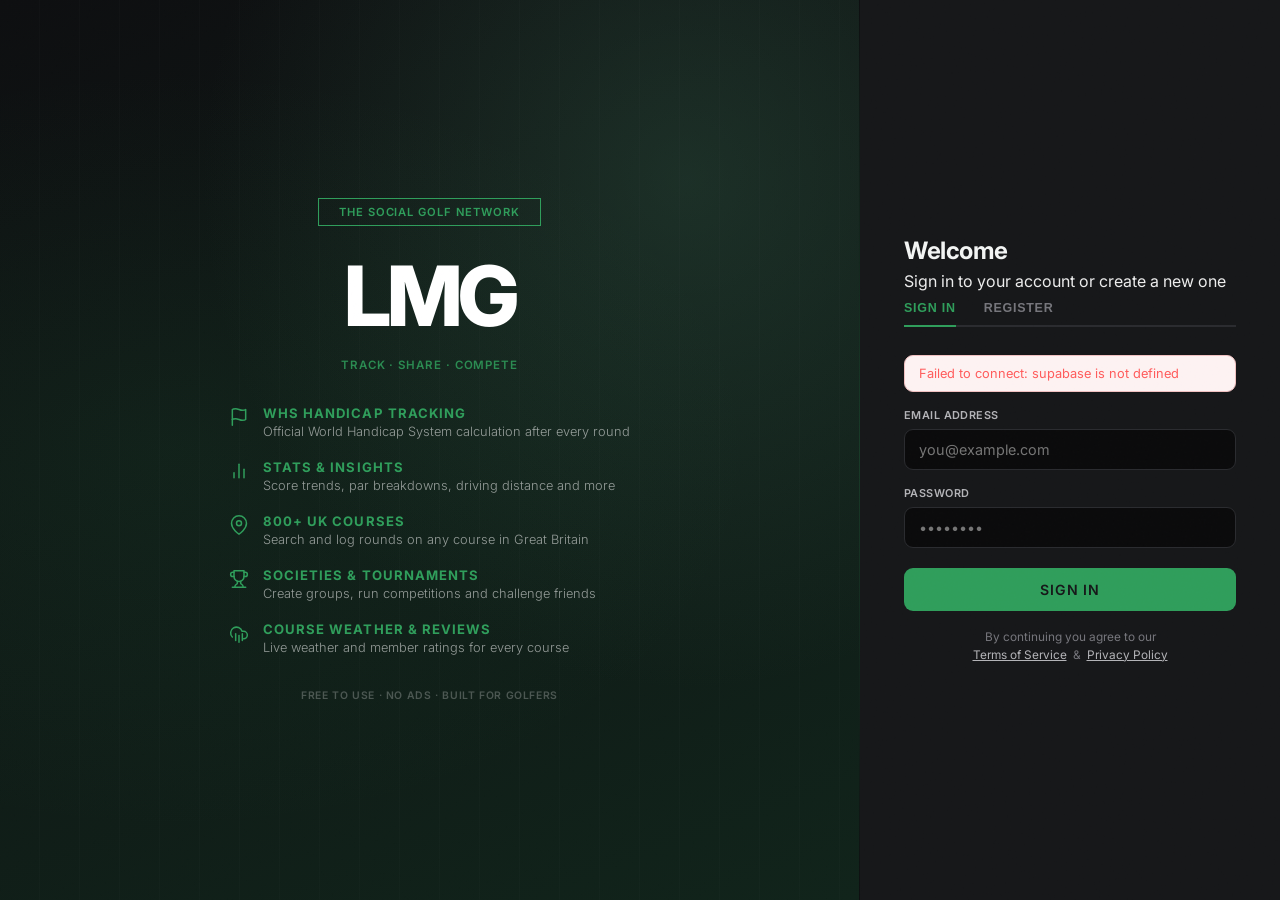
==== commit af3ef1e6: "feat: wire Sentry error monitoring + fix migration filename - Add Sentry browser SDK + init to index" ====
--- a/index.html
+++ b/index.html
@@ -3,18 +3,60 @@
 <head>
 <meta charset="UTF-8">
 <meta name="viewport" content="width=device-width, initial-scale=1.0">
-<title>LMG — Log My Golf</title>
+<title>Log My Golf — Track Your Scores, Handicap & Rounds</title>
+<meta name="description" content="Log My Golf is the simple way to track your golf scores, calculate your handicap, follow other golfers and compete. Free to start.">
+<link rel="canonical" href="https://logmygolf.com/">
 <meta name="theme-color" content="#0d0e10">
 <meta name="apple-mobile-web-app-capable" content="yes">
+<meta name="mobile-web-app-capable" content="yes">
 <meta name="apple-mobile-web-app-status-bar-style" content="black-translucent">
-<meta name="apple-mobile-web-app-title" content="LMG">
+<meta name="apple-mobile-web-app-title" content="Log My Golf">
 <link rel="manifest" href="/manifest.json">
-<link rel="icon" href="data:image/svg+xml,%3Csvg xmlns='http://www.w3.org/2000/svg' viewBox='0 0 100 100'%3E%3Crect width='100' height='100' rx='22' fill='%232f9e5b'/%3E%3Ctext x='50' y='64' font-family='Arial,Helvetica,sans-serif' font-size='30' font-weight='bold' fill='%230a0a0b' text-anchor='middle'%3ELMG%3C/text%3E%3C/svg%3E">
+
+<!-- Icons -->
+<link rel="icon" type="image/png" sizes="32x32" href="/icons/icon-32.png">
+<link rel="icon" type="image/svg+xml" href="/assets/icon-master.svg">
+<link rel="apple-touch-icon" href="/icons/icon-180.png">
+
+<!-- Open Graph / social sharing -->
+<meta property="og:type" content="website">
+<meta property="og:site_name" content="Log My Golf">
+<meta property="og:title" content="Log My Golf — Track Your Scores, Handicap & Rounds">
+<meta property="og:description" content="Track your golf scores, calculate your handicap, follow other golfers and compete. Free to start.">
+<meta property="og:url" content="https://logmygolf.com/">
+<meta property="og:image" content="https://logmygolf.com/icons/og-image.png">
+<meta property="og:image:width" content="1200">
+<meta property="og:image:height" content="630">
+<meta name="twitter:card" content="summary_large_image">
+<meta name="twitter:title" content="Log My Golf — Track Your Scores, Handicap & Rounds">
+<meta name="twitter:description" content="Track your golf scores, calculate your handicap, follow other golfers and compete.">
+<meta name="twitter:image" content="https://logmygolf.com/icons/og-image.png">
 <link rel="preconnect" href="https://fonts.googleapis.com">
 <link rel="preconnect" href="https://fonts.gstatic.com" crossorigin>
 <link href="https://fonts.googleapis.com/css2?family=Inter:wght@400;500;600;700;800&display=swap" rel="stylesheet">
 <script src="https://cdn.jsdelivr.net/npm/@supabase/supabase-js@2/dist/umd/supabase.js"></script>
 <script src="https://cdnjs.cloudflare.com/ajax/libs/Chart.js/4.4.1/chart.umd.min.js"></script>
+<!-- Error monitoring (Sentry). Paste your DSN below to activate; stays dormant until then. -->
+<script src="https://cdn.jsdelivr.net/npm/@sentry/browser@8/build/bundle.min.js" crossorigin="anonymous"></script>
+<script>
+(function(){
+  // 1. Create a free project at https://sentry.io (platform: "Browser/JavaScript"),
+  //    then paste its DSN here. Until then, monitoring is off (no-op).
+  var SENTRY_DSN = '';
+  if (!SENTRY_DSN || typeof Sentry === 'undefined') return;
+  var host = location.hostname;
+  Sentry.init({
+    dsn: SENTRY_DSN,
+    environment: host === 'logmygolf.com' ? 'production'
+               : (host === 'localhost' || host === '127.0.0.1') ? 'development'
+               : 'preview',
+    release: 'log-my-golf@1.0.0',
+    tracesSampleRate: 0.1,        // 10% performance traces
+    sendDefaultPii: false,        // don't attach IPs / user data automatically
+    ignoreErrors: ['ResizeObserver loop limit exceeded']
+  });
+})();
+</script>
 <style>
 :root {
   /* Deep fairway green on near-black */
@@ -765,6 +807,10 @@
   /* Calculator grid */
   /* Account settings */
   .panel div[style*="display:flex;gap:8px"]{flex-wrap:wrap;}
+  /* Modals become bottom sheets on mobile */
+  .modal-overlay{align-items:flex-end !important;padding:0 !important;}
+  .modal-box{max-width:100% !important;width:100% !important;margin:0 !important;border-radius:20px 20px 0 0 !important;max-height:92vh;overflow-y:auto;animation:sheetUp 0.3s cubic-bezier(0.22,1,0.36,1) both;padding-top:28px;}
+  .modal-box::before{content:'';position:absolute;top:9px;left:50%;transform:translateX(-50%);width:38px;height:4px;border-radius:2px;background:var(--border-strong);}
   /* Collapse fixed-width inline grids that cause horizontal overflow */
   div[style*="1fr 360px"]{grid-template-columns:1fr !important;}
   div[style*="1fr 1fr 1fr auto"]{grid-template-columns:1fr !important;}
@@ -905,6 +951,8 @@
 
 @keyframes spin{to{transform:rotate(360deg);}}
 @keyframes fadeUp{from{opacity:0;transform:translateY(14px);}to{opacity:1;transform:translateY(0);}}
+@keyframes popIn{from{opacity:0;transform:scale(0.85);}to{opacity:1;transform:scale(1);}}
+@keyframes sheetUp{from{transform:translateY(100%);}to{transform:translateY(0);}}
 
 @media(max-width:860px){
   .two-col{grid-template-columns:1fr;}
@@ -988,6 +1036,12 @@
         <div class="form-group"><label class="form-label">Email Address</label><input class="form-input" id="regEmail" type="email" placeholder="you@example.com"></div>
         <div class="form-group"><label class="form-label">Password</label><input class="form-input" id="regPass" type="password" placeholder="Min. 6 characters"></div>
         <button class="auth-submit" id="registerBtn">Create Account</button>
+      </div>
+      <div class="auth-legal" style="margin-top:18px;text-align:center;font-size:0.74rem;color:var(--text-muted);line-height:1.5;">
+        By continuing you agree to our<br>
+        <a href="/terms.html" style="color:var(--text-mid);text-decoration:underline;">Terms of Service</a>
+        &nbsp;&amp;&nbsp;
+        <a href="/privacy.html" style="color:var(--text-mid);text-decoration:underline;">Privacy Policy</a>
       </div>
     </div>
   </div>
@@ -1288,6 +1342,15 @@
         </div>
       </div>
 
+      <!-- LEGAL -->
+      <div class="panel" style="margin-bottom:18px;">
+        <div class="section-head" style="margin-bottom:14px;"><span class="section-label">Legal</span></div>
+        <div style="display:flex;gap:18px;font-size:0.85rem;">
+          <a href="/privacy.html" target="_blank" style="color:var(--augusta-light);text-decoration:none;">Privacy Policy</a>
+          <a href="/terms.html" target="_blank" style="color:var(--augusta-light);text-decoration:none;">Terms of Service</a>
+        </div>
+      </div>
+
       <!-- DANGER ZONE -->
       <div id="ps-danger">
         <div class="panel" style="border:1px solid #f0c0c0;">
@@ -1333,6 +1396,12 @@
   <div style="display:flex;justify-content:space-between;align-items:center;margin-bottom:16px;">
     <button class="filter-pill" id="statsBackBtn">Back</button>
     <button onclick="exportStatsPDF()" style="background:none;border:1px solid var(--border);border-radius:var(--radius);padding:8px 16px;font-family:'Inter',sans-serif;font-size:0.68rem;font-weight:600;letter-spacing:0.04em;text-transform:uppercase;color:var(--text-muted);cursor:pointer;display:flex;align-items:center;gap:6px;transition:all 0.15s;" onmouseover="this.style.borderColor='var(--gold)';this.style.color='var(--gold)';" onmouseout="this.style.borderColor='var(--border)';this.style.color='var(--text-muted)';">Export Stats</button>
+  </div>
+
+  <!-- Signature handicap gauge -->
+  <div class="panel" style="margin-bottom:24px;background:var(--ink);border-color:var(--border);text-align:center;padding:30px 24px 26px;">
+    <div id="hcpGauge" style="display:flex;justify-content:center;min-height:200px;align-items:center;"></div>
+    <div id="hcpGaugeSub" style="font-size:0.82rem;color:rgba(255,255,255,0.5);margin-top:4px;"></div>
   </div>
 
   <!-- Handicap history chart -->
@@ -1955,6 +2024,20 @@
   </div>
 </div>
 
+<!-- CELEBRATION OVERLAY -->
+<div id="celebrateOverlay" style="display:none;position:fixed;inset:0;z-index:10050;align-items:center;justify-content:center;background:rgba(5,8,6,0.7);backdrop-filter:blur(3px);-webkit-backdrop-filter:blur(3px);">
+  <canvas id="confettiCanvas" style="position:absolute;inset:0;width:100%;height:100%;pointer-events:none;"></canvas>
+  <div class="modal-box" style="position:relative;max-width:360px;width:calc(100% - 40px);text-align:center;animation:popIn 0.35s cubic-bezier(0.34,1.56,0.64,1) both;">
+    <div style="line-height:0;margin-bottom:16px;">
+      <svg viewBox="0 0 24 24" width="52" height="52" fill="none" stroke="var(--augusta)" stroke-width="1.6" stroke-linecap="round" stroke-linejoin="round" style="display:inline-block;"><path d="M6 9H4.5a2.5 2.5 0 0 1 0-5H6"/><path d="M18 9h1.5a2.5 2.5 0 0 0 0-5H18"/><path d="M4 22h16"/><path d="M10 14.66V17c0 .55-.47.98-.97 1.21C7.85 18.75 7 20.24 7 22"/><path d="M14 14.66V17c0 .55.47.98.97 1.21C16.15 18.75 17 20.24 17 22"/><path d="M18 2H6v7a6 6 0 0 0 12 0V2Z"/></svg>
+    </div>
+    <div id="celebrateTitle" style="font-family:'Inter',sans-serif;font-size:1.5rem;font-weight:800;letter-spacing:-0.02em;color:var(--augusta-deep);margin-bottom:8px;">Nice round!</div>
+    <div id="celebrateSub" style="font-size:0.9rem;color:var(--text-muted);line-height:1.5;margin-bottom:22px;"></div>
+    <button class="log-btn" id="celebrateShareBtn" style="width:100%;margin-bottom:10px;">Share this round</button>
+    <button id="celebrateDoneBtn" style="width:100%;background:none;border:1px solid var(--border);color:var(--text-mid);border-radius:var(--radius);padding:12px;font-family:'Inter',sans-serif;font-weight:600;cursor:pointer;">Done</button>
+  </div>
+</div>
+
 <div id="toast"></div>
 
 <!-- Dark mode toggle -->
@@ -2004,6 +2087,7 @@
 
 async function bootApp(u){
   currentUser=u;
+  if(typeof Sentry!=='undefined'&&Sentry.getClient&&Sentry.getClient()){ Sentry.setUser({id:u.id}); }
   var name=u.user_metadata&&u.user_metadata.display_name ? u.user_metadata.display_name : u.email.split('@')[0];
   document.getElementById("userPill").textContent=name;
   var drawerName=document.getElementById("drawerUserName"); if(drawerName) drawerName.textContent=name;
@@ -2048,6 +2132,8 @@
   if(id==='navDashboard'){showSection('dashboard',e.target);return;}
   if(id==='navCourses'){showSection('courses',e.target);return;}
   if(id==='navLog'){openLogModal();return;}
+  if(id==='celebrateShareBtn'){shareCelebratedRound();return;}
+  if(id==='celebrateDoneBtn'||id==='celebrateOverlay'){closeCelebrate();return;}
   if(id==='navSocial'){showSection('social',e.target);return;}
   if(id==='navProfile'){showSection('profile',e.target);return;}
   // Stats / Leaderboard reachable via buttons (no longer top-nav)
@@ -2227,7 +2313,7 @@
   if(r.error) showAuthError(r.error.message);
   else showAuthSuccess('Account created! Check your email to confirm, then sign in.');
 }
-async function doSignOut(){ await sb.auth.signOut(); }
+async function doSignOut(){ if(typeof Sentry!=='undefined'&&Sentry.setUser){ Sentry.setUser(null); } await sb.auth.signOut(); }
 
 // ── LOG FORM EXPANDERS ────────────────────────────────────────────────────
 function toggleExpand(panelId, btnId){
@@ -2376,7 +2462,9 @@
   if(document.getElementById('fNotes')) document.getElementById('fNotes').value='';
   clearRoundPhotos();
   closeLogModal();
-  renderAll(); toast(wasEdit?'Round updated ✓':'Round recorded!');
+  renderAll();
+  if(wasEdit){ toast('Round updated ✓'); }
+  else { toast('Round recorded!'); maybeCelebrate(r.data); }
   // Upload any attached photos to the course gallery (and the user's profile)
   if(photosToUpload.length){
     toast('Uploading '+photosToUpload.length+' photo'+(photosToUpload.length>1?'s':'')+'…');
@@ -2931,16 +3019,35 @@
 var hcpHistoryChartObj=null, breakdownChartObj=null, statTrendChartObj=null, currentStatChart='putts';
 
 function renderStats(){
-  if(!rounds.length){
-    document.getElementById('avgStats').innerHTML='<div style="grid-column:1/-1;text-align:center;color:var(--text-muted);font-style:italic;padding:20px;">No rounds logged yet.</div>';
-    return;
-  }
+  renderHcpGauge();
+  if(!rounds.length) return;
   // Small delay ensures canvas elements are painted and sized before Chart.js runs
   setTimeout(function(){
     renderHcpHistory();
     renderBreakdown();
     renderStatTrend('putts');
   }, 50);
+}
+
+function renderHcpGauge(){
+  var el=document.getElementById('hcpGauge'); if(!el) return;
+  var hcp=calcHcp(rounds);
+  var R=84, circ=2*Math.PI*R, track=circ*0.75;
+  var frac=hcp===null?0:Math.max(0,Math.min(1,(36-hcp)/36));
+  var fill=track*frac;
+  var col=hcp===null?'rgba(255,255,255,0.25)':(hcp<5?'#5ad65a':hcp<15?'#2f9e5b':'#3fb06b');
+  var hcpStr=hcp===null?'—':(hcp<=0?'+'+Math.abs(hcp):hcp.toFixed(1));
+  el.innerHTML='<svg viewBox="0 0 200 200" style="width:210px;max-width:62%;height:auto;">'+
+    '<circle cx="100" cy="100" r="84" fill="none" stroke="rgba(255,255,255,0.08)" stroke-width="14" stroke-linecap="round" stroke-dasharray="'+track+' '+circ+'" transform="rotate(135 100 100)"/>'+
+    '<circle cx="100" cy="100" r="84" fill="none" stroke="'+col+'" stroke-width="14" stroke-linecap="round" stroke-dasharray="'+fill+' '+circ+'" transform="rotate(135 100 100)"/>'+
+    '<text x="100" y="96" text-anchor="middle" fill="#fff" font-family="Inter,sans-serif" font-size="46" font-weight="800" letter-spacing="-1">'+hcpStr+'</text>'+
+    '<text x="100" y="120" text-anchor="middle" fill="rgba(255,255,255,0.4)" font-family="Inter,sans-serif" font-size="9.5" font-weight="600" letter-spacing="1.5">HANDICAP INDEX</text>'+
+  '</svg>';
+  var sub=document.getElementById('hcpGaugeSub');
+  if(sub){
+    if(hcp===null){ sub.textContent=rounds.length+' of 3 rounds needed to calculate'; }
+    else { var bd=Math.min.apply(null,rounds.map(function(r){return r.diff;})); sub.textContent='Best differential '+parseFloat(bd).toFixed(1)+' · '+rounds.length+' rounds logged'; }
+  }
 }
 
 function renderHcpHistory(){
@@ -3883,6 +3990,77 @@
   link.href=canvas.toDataURL('image/png');
   link.click();
   toast('Scorecard downloaded ✓');
+}
+
+// ── MILESTONE CELEBRATIONS ────────────────────────────────────────────────
+var celebrateRoundId=null;
+
+function maybeCelebrate(round){
+  if(!round) return;
+  var id=round.id;
+  if(rounds.length===1){ celebrate('First round logged!','Welcome to LMG — '+round.course+'. Your handicap journey starts here.',id); return; }
+  var is18=round.holes_played!==9;
+  if(is18){
+    var prev18=rounds.filter(function(r){return r.id!==id&&r.holes_played!==9;});
+    var thresholds=[70,80,90,100];
+    for(var i=0;i<thresholds.length;i++){
+      var t=thresholds[i];
+      if(round.score<t&&!prev18.some(function(r){return r.score<t;})){
+        celebrate('You broke '+t+'!','First time under '+t+' — '+round.score+' at '+round.course+'.',id); return;
+      }
+    }
+    if(prev18.length){
+      var prevMin=Math.min.apply(null,prev18.map(function(r){return r.score;}));
+      if(round.score<prevMin){ celebrate('New Personal Best!',round.score+' at '+round.course+' — your lowest 18-hole round yet.',id); return; }
+    }
+  }
+  if(rounds.length===10){ celebrate('10 rounds logged!','You\'ve got a real handicap now. Keep it rolling.',id); return; }
+  if(rounds.length===25){ celebrate('25 rounds!','A quarter-century of golf in the books.',id); return; }
+  if(rounds.length===50){ celebrate('50 rounds!','That is serious dedication to the game.',id); return; }
+}
+
+function celebrate(title,sub,roundId){
+  document.getElementById('celebrateTitle').textContent=title;
+  document.getElementById('celebrateSub').textContent=sub;
+  celebrateRoundId=roundId||null;
+  document.getElementById('celebrateOverlay').style.display='flex';
+  setTimeout(fireConfetti,40);
+}
+function closeCelebrate(){ document.getElementById('celebrateOverlay').style.display='none'; }
+function shareCelebratedRound(){
+  var rid=celebrateRoundId;
+  closeCelebrate();
+  if(!rid) return;
+  showSection('social',document.getElementById('navSocial'));
+  setTimeout(function(){ showSocialTab('sfShare'); setTimeout(function(){ selectShareRound(rid); },120); },100);
+}
+
+function fireConfetti(){
+  var c=document.getElementById('confettiCanvas');
+  if(!c) return;
+  var W=c.width=c.offsetWidth, H=c.height=c.offsetHeight;
+  var ctx=c.getContext('2d');
+  var colors=['#2f9e5b','#5ad65a','#e8c97a','#ffffff','#7de87d'];
+  var parts=[];
+  for(var i=0;i<150;i++){
+    parts.push({x:W/2+(Math.random()-0.5)*140,y:H*0.42,vx:(Math.random()-0.5)*13,vy:Math.random()*-15-5,g:0.32+Math.random()*0.22,w:5+Math.random()*6,c:colors[(Math.random()*colors.length)|0],rot:Math.random()*6.28,vr:(Math.random()-0.5)*0.45});
+  }
+  var start=performance.now();
+  function frame(t){
+    var el=t-start;
+    ctx.clearRect(0,0,W,H);
+    var alpha=el<1800?1:Math.max(0,1-(el-1800)/900);
+    parts.forEach(function(p){
+      p.vy+=p.g; p.x+=p.vx; p.y+=p.vy; p.rot+=p.vr;
+      ctx.save(); ctx.translate(p.x,p.y); ctx.rotate(p.rot);
+      ctx.globalAlpha=alpha; ctx.fillStyle=p.c;
+      ctx.fillRect(-p.w/2,-p.w/2,p.w,p.w*0.55);
+      ctx.restore();
+    });
+    if(el<2700&&document.getElementById('celebrateOverlay').style.display!=='none') requestAnimationFrame(frame);
+    else ctx.clearRect(0,0,W,H);
+  }
+  requestAnimationFrame(frame);
 }
 
 // ── PHASE 4: REVIEWS & WEATHER ────────────────────────────────────────────
@@ -4821,15 +4999,17 @@
   if(!confirm('Are you sure? This will permanently delete your account and ALL your data including rounds, favourites and profile. This CANNOT be undone.')){return;}
   var confirm2=prompt('Type DELETE to confirm:');
   if(confirm2!=='DELETE'){toast('Account deletion cancelled.');return;}
-  // Delete all user data
-  await sb.from('rounds').delete().eq('user_id',currentUser.id);
-  await sb.from('favourites').delete().eq('user_id',currentUser.id);
-  await sb.from('profiles').delete().eq('id',currentUser.id);
-  await sb.from('society_members').delete().eq('user_id',currentUser.id);
-  await sb.from('matches').delete().eq('created_by',currentUser.id);
-  // Sign out — account deletion from Auth requires admin API so we just sign out and clear
-  await sb.auth.signOut();
-  toast('Account data deleted. You have been signed out.');
+  toast('Deleting your account…');
+  try{
+    // Fully removes data + the auth user via the service-role edge function.
+    var res=await sb.functions.invoke('delete-account',{method:'POST'});
+    if(res.error){ throw res.error; }
+    await sb.auth.signOut();
+    toast('Your account and all data have been permanently deleted.');
+  }catch(e){
+    console.error('delete-account failed:',e);
+    toast('Could not delete your account. Please email support@logmygolf.com.');
+  }
 }
 
 // ── NAV & UTILS ───────────────────────────────────────────────────────────
@@ -5223,6 +5403,55 @@
   clearTimeout(tT);
   tT=setTimeout(function(){e.classList.remove('show');},2600);
 }
+
+// ── PULL-TO-REFRESH (social feed only) ────────────────────────────────────
+(function(){
+  var startY=0, active=false, dist=0, THRESH=64, ind=null, refreshing=false;
+  function onFeed(){
+    var s=document.getElementById('section-social'), f=document.getElementById('sf-feed');
+    return s&&s.style.display!=='none'&&f&&f.style.display!=='none';
+  }
+  function ensureInd(){
+    if(ind) return ind;
+    ind=document.createElement('div');
+    ind.style.cssText='position:fixed;top:0;left:0;right:0;display:flex;align-items:flex-end;justify-content:center;height:0;overflow:hidden;z-index:8000;pointer-events:none;padding-bottom:8px;box-sizing:border-box;';
+    ind.innerHTML='<span class="spinner" style="border-top-color:var(--augusta);border-color:var(--border);border-top-color:var(--augusta);"></span>';
+    document.body.appendChild(ind);
+    return ind;
+  }
+  function setH(h){ ensureInd().style.height=h+'px'; }
+  document.addEventListener('touchstart',function(e){
+    if(refreshing||!onFeed()||window.scrollY>0){active=false;return;}
+    startY=e.touches[0].clientY; active=true; dist=0;
+  },{passive:true});
+  document.addEventListener('touchmove',function(e){
+    if(!active) return;
+    dist=e.touches[0].clientY-startY;
+    if(dist<=0||window.scrollY>0){ active=false; setH(0); return; }
+    setH(Math.min(dist*0.5,80));
+    if(e.cancelable) e.preventDefault();
+  },{passive:false});
+  document.addEventListener('touchend',function(){
+    if(!active) return;
+    active=false;
+    if(dist*0.5>=THRESH){
+      refreshing=true; setH(46);
+      Promise.resolve(loadFeed()).then(function(){},function(){}).then(function(){
+        setTimeout(function(){ setH(0); refreshing=false; },400);
+      });
+    } else { setH(0); }
+  });
+})();
+</script>
+<script>
+// ── PWA: register service worker (offline + installable) ───────────────────
+if ('serviceWorker' in navigator) {
+  window.addEventListener('load', function () {
+    navigator.serviceWorker.register('/sw.js').catch(function (e) {
+      console.warn('SW registration failed:', e);
+    });
+  });
+}
 </script>
 </body>
 </html>
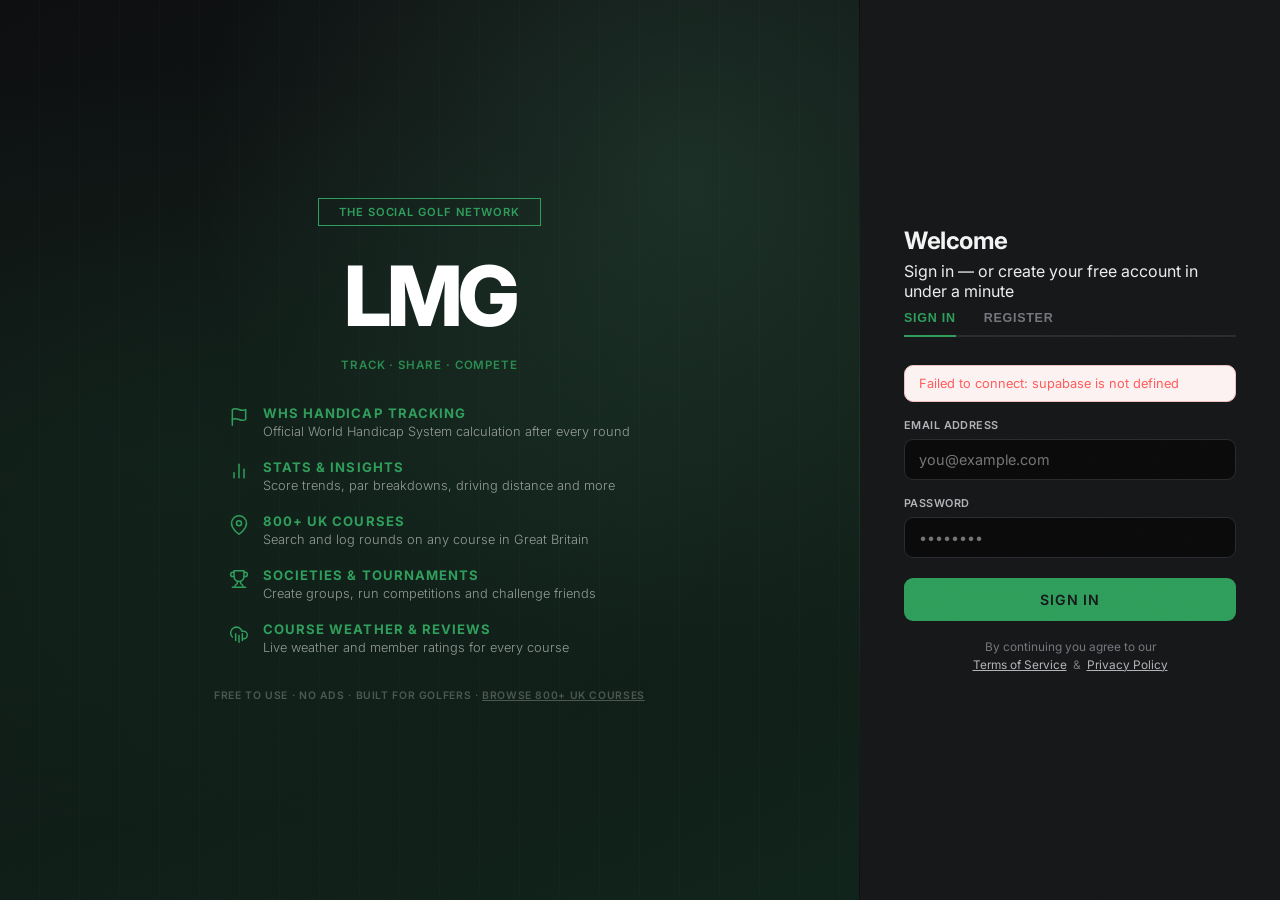
==== commit dac48fe5: "feat: show value proposition to mobile visitors on the landing screen Previously everything below th" ====
--- a/index.html
+++ b/index.html
@@ -31,18 +31,23 @@
 <meta name="twitter:title" content="Log My Golf — Track Your Scores, Handicap & Rounds">
 <meta name="twitter:description" content="Track your golf scores, calculate your handicap, follow other golfers and compete.">
 <meta name="twitter:image" content="https://logmygolf.com/icons/og-image.png">
+
+<!-- Structured data -->
+<script type="application/ld+json">
+{"@context":"https://schema.org","@type":"SoftwareApplication","name":"Log My Golf","operatingSystem":"Web","applicationCategory":"SportsApplication","url":"https://logmygolf.com/","description":"Track your golf scores, calculate your WHS handicap, follow other golfers and compete. Free to use.","offers":{"@type":"Offer","price":"0","priceCurrency":"GBP"}}
+</script>
 <link rel="preconnect" href="https://fonts.googleapis.com">
 <link rel="preconnect" href="https://fonts.gstatic.com" crossorigin>
 <link href="https://fonts.googleapis.com/css2?family=Inter:wght@400;500;600;700;800&display=swap" rel="stylesheet">
 <script src="https://cdn.jsdelivr.net/npm/@supabase/supabase-js@2/dist/umd/supabase.js"></script>
 <script src="https://cdnjs.cloudflare.com/ajax/libs/Chart.js/4.4.1/chart.umd.min.js"></script>
 <!-- Error monitoring (Sentry). Paste your DSN below to activate; stays dormant until then. -->
-<script src="https://cdn.jsdelivr.net/npm/@sentry/browser@8/build/bundle.min.js" crossorigin="anonymous"></script>
+<script src="https://browser.sentry-cdn.com/8.55.0/bundle.min.js" crossorigin="anonymous"></script>
 <script>
 (function(){
   // 1. Create a free project at https://sentry.io (platform: "Browser/JavaScript"),
   //    then paste its DSN here. Until then, monitoring is off (no-op).
-  var SENTRY_DSN = '';
+  var SENTRY_DSN = 'https://e3c79d563fe4c76fa254c4a03f132396@o4511650362425344.ingest.de.sentry.io/4511650384248912';
   if (!SENTRY_DSN || typeof Sentry === 'undefined') return;
   var host = location.hostname;
   Sentry.init({
@@ -57,914 +62,13 @@
   });
 })();
 </script>
-<style>
-:root {
-  /* Deep fairway green on near-black */
-  --augusta: #2f9e5b;        /* accent green (button/avatar backgrounds) */
-  --augusta-deep: #f2f4f3;   /* primary heading/text on dark */
-  --augusta-mid: #25804a;    /* accent hover (darker) */
-  --augusta-light: #3fb06b;  /* focus ring */
-  --augusta-pale: #243029;   /* muted/disabled surfaces */
-  --gold: #2f9e5b;           /* secondary accent -> green */
-  --gold-light: #46b873;
-  --gold-pale: #15201a;
-  --white: #161719;          /* card surface */
-  --off-white: #0a0a0b;      /* page background */
-  --panel: #1c1d20;          /* elevated panel */
-  --border: #2a2b2f;
-  --border-strong: #3a3b40;
-  --text: #ededed;
-  --text-mid: #b4b4b8;
-  --text-muted: #76767c;
-  --danger: #ff5c5c;
-  --under: #3fb06b;
-  --under-bg: #14241a;
-  --over: #ff6b6b;
-  --over-bg: #281414;
-  --shadow-sm: 0 1px 4px rgba(0,0,0,0.4);
-  --shadow-md: 0 6px 20px rgba(0,0,0,0.45);
-  --shadow-lg: 0 16px 48px rgba(0,0,0,0.55);
-  --azalea: #2f9e5b;
-  --azalea-deep: #25804a;
-  --azalea-pale: #14241a;
-  --ink: #0d0e10;            /* dark surface: header, hero, auth */
-  --ink-soft: #131417;
-  --radius: 9px;
-  /* Spacing scale (4-based) */
-  --s1: 4px;  --s2: 8px;  --s3: 12px; --s4: 16px;
-  --s5: 24px; --s6: 32px; --s7: 48px;
-  /* Label treatment — modern Inter, light tracking, no heavy caps spacing */
-  --label-spacing: 0.04em;
-}
-/* Labels: unified modern treatment (replaces dated condensed-uppercase look) */
-.section-count,.hero-hcp-label,.hero-stat-lbl,.form-label,.cc-stat-l,.lb-thead-sub,
-.auth-badge,.mob-menu-title,.nav-item,.filter-pill,.log-btn,.cc-action-btn,.expand-toggle{
-  font-family:'Inter',sans-serif;
-}
-/* App is dark by default now; toggle retained as no-op for future light theme */
-[data-theme="dark"]{}
-[data-theme="dark"] .section-label{color:var(--gold);}
-[data-theme="dark"] .panel{background:var(--white);border-color:var(--border);}
-[data-theme="dark"] .cc-name,[data-theme="dark"] .cc-stat-v{color:#e8f0eb;}
-[data-theme="dark"] .sc-table th{background:var(--panel);color:var(--text-muted);}
-[data-theme="dark"] .sc-table td{color:var(--text);}
-[data-theme="dark"] .form-input{background:var(--panel);border-color:var(--border);color:var(--text);}
-[data-theme="dark"] .form-input::placeholder{color:var(--text-muted);}
-[data-theme="dark"] .form-label{color:var(--text-muted);}
-[data-theme="dark"] .filter-pill{border-color:var(--border);color:var(--text-muted);background:var(--panel);}
-[data-theme="dark"] .filter-pill.active{background:var(--augusta);color:var(--white);border-color:var(--augusta);}
-[data-theme="dark"] .nav-item{color:rgba(255,255,255,0.6);}
-[data-theme="dark"] .nav-item.active,[data-theme="dark"] .nav-item:hover{color:white;background:rgba(255,255,255,0.1);}
-[data-theme="dark"] .course-card{background:var(--white);border-color:var(--border);}
-[data-theme="dark"] .lb-row{border-color:var(--border);}
-[data-theme="dark"] .lb-player{color:var(--text);}
-[data-theme="dark"] .achievement-card{background:var(--panel);border-color:var(--border);}
-[data-theme="dark"] .achievement-name{color:var(--text);}
-[data-theme="dark"] .modal-box{background:var(--white);}
-[data-theme="dark"] .modal-title{color:var(--text);}
-[data-theme="dark"] .hero-hcp-label,[data-theme="dark"] .hero-stat-lbl{color:rgba(255,255,255,0.6);}
-[data-theme="dark"] .hero-hcp-value{color:var(--gold);}
-[data-theme="dark"] .filter-pill{border-color:var(--border-strong);color:var(--gold);background:var(--panel);}
-[data-theme="dark"] .filter-pill.active{background:var(--augusta);color:var(--gold);border-color:var(--gold);}
-[data-theme="dark"] .filter-pill:hover{background:var(--augusta-mid);color:var(--gold);}
-[data-theme="dark"] .social-tab{color:var(--gold);}
-[data-theme="dark"] .courses-search{background:var(--panel);border-color:var(--border-strong);color:var(--text);}
-[data-theme="dark"] .courses-search::placeholder{color:var(--text-muted);}
-[data-theme="dark"] .hero-stat-val{color:var(--gold);}
-*{margin:0;padding:0;box-sizing:border-box;}
-html{-webkit-font-smoothing:antialiased;}
-body{font-family:'Inter',sans-serif;background:var(--off-white);color:var(--text);overflow-x:hidden;-webkit-font-smoothing:antialiased;}
-
-/* ── TEXTURE OVERLAY ── */
-body::after{
-  content:'';position:fixed;inset:0;pointer-events:none;z-index:9999;
-  background-image:url("data:image/svg+xml,%3Csvg viewBox='0 0 512 512' xmlns='http://www.w3.org/2000/svg'%3E%3Cfilter id='n'%3E%3CfeTurbulence type='fractalNoise' baseFrequency='0.75' numOctaves='4' stitchTiles='stitch'/%3E%3C/filter%3E%3Crect width='100%25' height='100%25' filter='url(%23n)' opacity='0.025'/%3E%3C/svg%3E");
-  opacity:0.4;
-}
-
-/* ══════════════════ AUTH ══════════════════ */
-#authScreen{
-  position:fixed;inset:0;display:flex;align-items:stretch;
-  background:var(--ink);
-  z-index:999;
-}
-#authScreen.hidden{display:none !important;}
-#appShell{display:none;}
-.auth-left{
-  flex:1;display:flex;flex-direction:column;align-items:center;justify-content:center;
-  padding:60px 48px;position:relative;overflow:hidden;
-  pointer-events:none;
-}
-.auth-left::before{
-  content:'';position:absolute;inset:0;
-  background:
-    radial-gradient(ellipse at 20% 50%, rgba(47,158,91,0.08) 0%, transparent 60%),
-    radial-gradient(ellipse at 80% 20%, rgba(58,106,82,0.3) 0%, transparent 50%),
-    linear-gradient(160deg, var(--ink) 0%, #10231a 100%);
-  pointer-events:none;
-}
-/* Decorative stripes */
-.auth-left::after{
-  content:'';position:absolute;inset:0;
-  background:repeating-linear-gradient(
-    90deg,
-    transparent 0px,transparent 39px,
-    rgba(255,255,255,0.012) 39px,rgba(255,255,255,0.012) 40px
-  );
-  pointer-events:none;
-}
-.auth-brand{position:relative;z-index:2;text-align:center;pointer-events:none;}
-.auth-badge{
-  display:inline-block;border:1px solid var(--gold);
-  padding:6px 20px;margin-bottom:28px;
-  font-family:'Inter',sans-serif;font-size:0.7rem;font-weight:600;
-  letter-spacing:0.08em;text-transform:uppercase;color:var(--gold);
-}
-.auth-wordmark{
-  font-family:'Inter',sans-serif;font-size:5.2rem;font-weight:800;
-  color:#fff;letter-spacing:-0.05em;line-height:1;
-  display:block;margin-bottom:16px;
-}
-.auth-sub{
-  font-family:'Inter',sans-serif;font-size:0.72rem;font-weight:600;
-  letter-spacing:0.08em;text-transform:uppercase;color:var(--augusta);opacity:0.85;
-}
-.auth-divider-vert{width:1px;background:linear-gradient(to bottom,transparent,rgba(47,158,91,0.3),transparent);flex-shrink:0;}
-.auth-right{
-  width:420px;flex-shrink:0;
-  background:var(--white);display:flex;align-items:center;justify-content:center;
-  padding:48px 44px;
-  position:relative;z-index:10;
-}
-.auth-form-wrap{width:100%;}
-.auth-heading{
-  font-family:'Inter',sans-serif;font-size:1.5rem;font-weight:700;
-  letter-spacing:-0.02em;color:var(--augusta-deep);margin-bottom:6px;
-}
-.landing-features{position:relative;z-index:2;margin-top:32px;display:flex;flex-direction:column;gap:18px;}
-.landing-feature{display:flex;align-items:flex-start;gap:14px;}
-.landing-icon{flex-shrink:0;margin-top:2px;line-height:0;}
-.landing-icon svg{width:20px;height:20px;fill:none;stroke:var(--gold);stroke-width:1.8;stroke-linecap:round;stroke-linejoin:round;}
-.landing-feat-title{font-family:'Inter',sans-serif;font-size:0.82rem;font-weight:700;letter-spacing:0.08em;text-transform:uppercase;color:var(--gold);margin-bottom:2px;}
-.landing-feat-desc{font-size:0.8rem;color:rgba(255,255,255,0.55);font-weight:300;line-height:1.4;}
-.landing-footer{position:relative;z-index:2;margin-top:32px;font-family:'Inter',sans-serif;font-size:0.65rem;font-weight:600;letter-spacing:0.06em;text-transform:uppercase;color:rgba(255,255,255,0.25);}
-@media(max-width:760px){.landing-features{display:none;}.landing-footer{display:none;}}
-.auth-tabs{display:flex;border-bottom:2px solid var(--border);margin-bottom:28px;gap:0;}
-.auth-tab{
-  padding:10px 0;margin-right:28px;font-size:0.78rem;font-weight:600;
-  letter-spacing:0.06em;text-transform:uppercase;cursor:pointer;
-  border:none;background:none;color:var(--text-muted);
-  border-bottom:2px solid transparent;margin-bottom:-2px;transition:all 0.2s;
-}
-.auth-tab.active{color:var(--augusta);border-bottom-color:var(--gold);}
-.form-group{margin-bottom:var(--s4);}
-.form-label{
-  display:block;font-size:0.68rem;font-weight:600;
-  letter-spacing:0.04em;text-transform:uppercase;
-  color:var(--text-mid);margin-bottom:7px;
-}
-.form-input{
-  width:100%;padding:11px 14px;
-  border:1px solid var(--border);border-radius:var(--radius);
-  background:var(--off-white);font-family:'Inter',sans-serif;
-  font-size:0.9rem;color:var(--text);outline:none;
-  transition:border-color 0.2s,box-shadow 0.2s;
-}
-.form-input:focus{border-color:var(--augusta-light);box-shadow:0 0 0 3px rgba(26,58,42,0.08);}
-.auth-submit{
-  width:100%;padding:13px;
-  background:var(--augusta);color:var(--white);
-  border:none;border-radius:var(--radius);
-  font-family:'Inter',sans-serif;font-size:0.88rem;font-weight:600;
-  letter-spacing:0.06em;text-transform:uppercase;
-  cursor:pointer;transition:background 0.2s,transform 0.1s;margin-top:4px;
-}
-.auth-submit:hover{background:var(--augusta-mid);}
-.auth-submit:active{transform:scale(0.99);}
-.auth-error{background:#fdf2f2;border:1px solid #f0c0c0;color:var(--danger);padding:10px 14px;font-size:0.8rem;border-radius:var(--radius);margin-bottom:16px;display:none;}
-.auth-success{background:#f0f8f4;border:1px solid var(--border-strong);color:var(--augusta);padding:10px 14px;font-size:0.8rem;border-radius:var(--radius);margin-bottom:16px;display:none;text-align:center;}
-@media(max-width:760px){
-  #authScreen{flex-direction:column;}
-  .auth-left{padding:40px 24px;min-height:220px;}
-  .auth-wordmark{font-size:3.5rem;}
-  .auth-divider-vert{width:100%;height:1px;background:linear-gradient(to right,transparent,rgba(47,158,91,0.3),transparent);}
-  .auth-right{width:100%;padding:32px 24px;}
-}
-
-/* ══════════════════ APP SHELL ══════════════════ */
-#appShell{display:none;}
-
-/* HEADER */
-header{background:var(--ink);position:relative;overflow:hidden;border-bottom:1px solid var(--border);}
-header::before{
-  content:'';position:absolute;inset:0;
-  background:
-    repeating-linear-gradient(90deg,transparent 0,transparent 59px,rgba(255,255,255,0.015) 59px,rgba(255,255,255,0.015) 60px),
-    radial-gradient(ellipse at 95% 50%, rgba(47,158,91,0.08) 0%, transparent 50%);
-}
-.header-top{
-  max-width:1160px;margin:0 auto;
-  padding:0 32px;
-  display:flex;align-items:center;justify-content:space-between;
-  position:relative;z-index:2;
-  border-bottom:1px solid rgba(255,255,255,0.07);
-}
-.header-brand{
-  display:flex;align-items:center;gap:16px;
-  padding:18px 0;
-}
-.brand-icon{
-  width:36px;height:36px;border:1px solid var(--gold);
-  display:flex;align-items:center;justify-content:center;
-  flex-shrink:0;
-}
-.brand-icon svg{width:28px;height:28px;}
-.brand-name{
-  font-family:'Inter',sans-serif;font-size:2.1rem;font-weight:800;
-  color:#fff;letter-spacing:0.04em;line-height:1;text-transform:uppercase;
-}
-.brand-tagline{display:none;}
-.header-user{display:flex;align-items:center;gap:10px;}
-.user-name{
-  font-size:0.78rem;font-weight:500;color:rgba(255,255,255,0.6);
-  padding:6px 14px;border:1px solid rgba(255,255,255,0.1);
-  border-radius:var(--radius);letter-spacing:0.04em;
-}
-.sign-out-btn{
-  font-family:'Inter',sans-serif;font-size:0.7rem;font-weight:600;
-  letter-spacing:0.05em;text-transform:uppercase;
-  padding:7px 16px;border:1px solid rgba(47,158,91,0.3);
-  color:rgba(47,158,91,0.7);background:none;cursor:pointer;
-  border-radius:var(--radius);transition:all 0.2s;
-}
-.sign-out-btn:hover{border-color:var(--gold);color:var(--gold);}
-.like-btn.liked{color:var(--over)!important;}
-#openLogModalBtn:hover{background:var(--augusta-mid);transform:translateY(-1px);box-shadow:0 6px 24px rgba(26,58,42,0.35);}
-.follow-btn.following{background:var(--augusta)!important;color:white!important;border-color:var(--augusta)!important;}
-.gs-trigger{display:flex;align-items:center;gap:6px;font-family:'Inter',sans-serif;font-size:0.7rem;font-weight:600;letter-spacing:0.04em;text-transform:uppercase;padding:7px 14px;border:1px solid rgba(255,255,255,0.15);color:rgba(255,255,255,0.55);background:rgba(255,255,255,0.06);cursor:pointer;border-radius:var(--radius);transition:all 0.2s;}
-.gs-trigger:hover{border-color:rgba(47,158,91,0.5);color:rgba(47,158,91,0.9);background:rgba(47,158,91,0.08);}
-.gs-category{font-family:'Inter',sans-serif;font-size:0.6rem;font-weight:700;letter-spacing:0.06em;text-transform:uppercase;color:var(--text-muted);padding:10px 20px 4px;border-top:1px solid var(--border);margin-top:4px;}
-.gs-category:first-child{border-top:none;margin-top:0;}
-.gs-result{display:flex;align-items:center;gap:12px;padding:10px 20px;cursor:pointer;transition:background 0.1s;}
-.gs-result:hover{background:var(--panel);}
-.gs-result-icon{width:32px;height:32px;border-radius:50%;background:var(--augusta);display:flex;align-items:center;justify-content:center;font-size:0.8rem;flex-shrink:0;}
-.gs-result-name{font-size:0.88rem;font-weight:600;color:var(--augusta-deep);}
-.gs-result-sub{font-size:0.72rem;color:var(--text-muted);margin-top:1px;}
-.gs-result-badge{margin-left:auto;font-family:'Inter',sans-serif;font-size:0.65rem;font-weight:600;letter-spacing:0.04em;text-transform:uppercase;color:var(--text-muted);background:var(--panel);border:1px solid var(--border);border-radius:2px;padding:2px 7px;white-space:nowrap;}
-
-/* NAV */
-.header-nav{
-  max-width:1160px;margin:0 auto;
-  padding:0 32px;
-  display:flex;align-items:center;gap:0;
-  position:relative;z-index:2;
-}
-.nav-item{
-  font-family:'Inter',sans-serif;font-size:0.72rem;font-weight:600;
-  letter-spacing:0.06em;text-transform:uppercase;
-  padding:14px 20px;border:none;background:none;
-  color:rgba(255,255,255,0.45);cursor:pointer;
-  border-bottom:2px solid transparent;transition:all 0.2s;
-  position:relative;
-}
-.nav-item:hover{color:rgba(255,255,255,0.8);}
-.nav-item.active{color:#fff;border-bottom-color:var(--gold);}
-.nav-log{
-  background:var(--augusta);color:var(--ink)!important;border-radius:7px;
-  margin:0 14px;padding:10px 22px;border-bottom:none!important;
-  font-weight:700;letter-spacing:0.04em;align-self:center;transition:background 0.2s,transform 0.1s;
-}
-.nav-log:hover{background:var(--augusta-mid);color:var(--ink)!important;transform:translateY(-1px);}
-.nav-log.active{border-bottom:none!important;}
-
-/* GOLD RULE */
-.gold-rule{height:2px;background:linear-gradient(90deg,var(--gold) 0%,var(--azalea) 40%,var(--gold-light) 60%,var(--gold) 100%);}
-
-/* ══════════════════ LAYOUT ══════════════════ */
-.container{max-width:1160px;margin:0 auto;padding:var(--s6) var(--s6) 64px;}
-
-/* ── SCORECARD HERO ── */
-.scorecard-hero{
-  background:var(--ink);
-  border:1px solid var(--border);
-  border-radius:var(--radius);
-  overflow:hidden;
-  margin-bottom:32px;
-  box-shadow:var(--shadow-lg);
-  animation:fadeUp 0.5s ease both;
-  position:relative;
-}
-.scorecard-hero::before{
-  content:'';position:absolute;inset:0;
-  background:
-    radial-gradient(ellipse at 0% 100%, rgba(47,158,91,0.06) 0%, transparent 50%),
-    radial-gradient(ellipse at 100% 0%, rgba(58,106,82,0.4) 0%, transparent 50%),
-    radial-gradient(ellipse at 85% 90%, rgba(47,158,91,0.12) 0%, transparent 45%);
-}
-.hero-inner{
-  position:relative;z-index:1;
-  display:grid;grid-template-columns:280px 1px 1fr;
-  min-height:160px;
-}
-.hero-hcp{
-  padding:36px 40px;
-  display:flex;flex-direction:column;align-items:flex-start;justify-content:center;
-}
-.hero-hcp-label{
-  font-family:'Inter',sans-serif;font-size:0.62rem;font-weight:600;
-  letter-spacing:0.08em;text-transform:uppercase;
-  color:var(--gold);margin-bottom:8px;
-}
-.hero-hcp-value{
-  font-family:'Inter',sans-serif;font-size:3.6rem;font-weight:700;
-  line-height:1.05;color:#fff;letter-spacing:-0.03em;
-}
-.hero-hcp-sub{
-  font-size:0.75rem;font-weight:400;color:rgba(255,255,255,0.45);
-  margin-top:8px;letter-spacing:0.02em;
-}
-.hero-divider{background:rgba(255,255,255,0.1);width:1px;}
-.hero-stats{
-  padding:32px 40px;
-  display:grid;grid-template-columns:repeat(4,1fr);
-  gap:0;align-items:center;
-}
-.hero-stat{
-  padding:0 24px;
-  border-right:1px solid rgba(255,255,255,0.08);
-  text-align:center;
-}
-.hero-stat:first-child{padding-left:0;}
-.hero-stat:last-child{border-right:none;}
-.hero-stat-val{
-  font-family:'Inter',sans-serif;font-size:2rem;font-weight:800;
-  color:var(--gold-light);line-height:1;letter-spacing:-0.03em;
-}
-.hero-stat-lbl{
-  font-family:'Inter',sans-serif;font-size:0.6rem;font-weight:500;
-  letter-spacing:0.06em;text-transform:uppercase;
-  color:rgba(255,255,255,0.35);margin-top:5px;
-}
-
-/* ── SECTION LABELS ── */
-.section-head{
-  display:flex;align-items:center;justify-content:space-between;
-  margin-bottom:var(--s4);
-  padding-bottom:var(--s3);
-  border-bottom:1px solid var(--border);
-}
-.section-label{
-  font-family:'Inter',sans-serif;font-size:1.05rem;font-weight:700;
-  letter-spacing:-0.01em;color:var(--augusta-deep);
-  display:flex;align-items:center;gap:10px;
-}
-.section-label::before{
-  content:'';display:inline-block;width:3px;height:18px;
-  background:var(--gold);flex-shrink:0;
-}
-.section-count{
-  font-family:'Inter',sans-serif;font-size:0.65rem;font-weight:600;
-  letter-spacing:0.06em;text-transform:uppercase;color:var(--text-muted);
-}
-
-/* ── TWO COL ── */
-.two-col{display:grid;grid-template-columns:1fr 360px;gap:24px;margin-bottom:32px;animation:fadeUp 0.5s 0.08s ease both;}
-
-/* ── CHART PANEL ── */
-.panel{
-  background:var(--white);border:1px solid var(--border);
-  border-radius:var(--radius);padding:var(--s5);
-  box-shadow:var(--shadow-sm);
-}
-.chart-panel{margin-bottom:var(--s5);animation:fadeUp 0.5s 0.04s ease both;}
-
-/* ── SCORECARD TABLE ── */
-.sc-table{width:100%;border-collapse:collapse;}
-.sc-table thead th{
-  font-family:'Inter',sans-serif;font-size:0.62rem;font-weight:600;
-  letter-spacing:0.06em;text-transform:uppercase;
-  color:var(--text-muted);padding:9px 14px;
-  border-bottom:2px solid var(--border);
-  background:var(--panel);text-align:left;
-}
-.sc-table thead th:not(:first-child){text-align:center;}
-.sc-table tbody td{padding:13px 14px;border-bottom:1px solid var(--border);vertical-align:middle;}
-.sc-table tbody td:not(:first-child){text-align:center;}
-.sc-table tbody tr{transition:background 0.12s;}
-.sc-table tbody tr:hover td{background:var(--panel);}
-.sc-table tbody tr:last-child td{border-bottom:none;}
-.td-course{font-weight:600;color:var(--augusta-deep);font-size:0.88rem;}
-.td-date{font-size:0.7rem;color:var(--text-muted);margin-top:2px;font-weight:300;}
-.td-score{font-family:'Inter',serif;font-size:1.3rem;font-weight:600;color:var(--text);}
-.pill{
-  display:inline-block;font-family:'Inter',sans-serif;
-  font-size:0.7rem;font-weight:600;letter-spacing:0.08em;
-  padding:3px 10px;border-radius:1px;
-}
-.pill-under{background:var(--under-bg);color:var(--under);}
-.pill-over{background:var(--over-bg);color:var(--over);}
-.pill-even{background:var(--panel);color:var(--text-mid);}
-.badge{
-  display:inline-block;font-family:'Inter',sans-serif;
-  font-size:0.62rem;font-weight:600;letter-spacing:0.04em;text-transform:uppercase;
-  padding:2px 8px;border:1px solid;border-radius:1px;
-}
-.badge-gold{border-color:var(--gold);color:var(--gold);}
-.badge-new{border-color:var(--augusta-light);color:var(--augusta-light);}
-.row-del{
-  background:none;border:none;color:var(--border-strong);
-  cursor:pointer;font-size:0.8rem;padding:3px 7px;
-  border-radius:1px;transition:all 0.15s;
-}
-.row-del:hover{background:var(--over-bg);color:var(--danger);}
-.round-row{transition:background 0.12s;}
-.round-row:hover{background:var(--ink-soft);}
-
-/* ── ROUND CARDS (replaces table rows) ── */
-.round-card{
-  display:flex;align-items:center;gap:var(--s4);
-  background:var(--white);border:1px solid var(--border);border-radius:var(--radius);
-  padding:var(--s4);margin-bottom:var(--s2);cursor:pointer;
-  transition:transform 0.15s,border-color 0.15s,box-shadow 0.15s;
-  box-shadow:inset 0 1px 0 rgba(255,255,255,0.04),var(--shadow-sm);
-}
-.round-card:hover{transform:translateY(-1px);border-color:var(--border-strong);box-shadow:inset 0 1px 0 rgba(255,255,255,0.04),var(--shadow-md);background:var(--white);}
-.round-card:active{transform:translateY(0);}
-.rc-main{flex:1;min-width:0;}
-.rc-course{font-weight:600;color:var(--augusta-deep);font-size:0.9rem;white-space:nowrap;overflow:hidden;text-overflow:ellipsis;}
-.rc-date{font-size:0.72rem;color:var(--text-muted);margin-top:3px;}
-.rc-vspar{font-family:'Inter',sans-serif;font-size:0.8rem;font-weight:700;flex-shrink:0;min-width:34px;text-align:right;}
-.rc-score{font-family:'Inter',sans-serif;font-size:1.5rem;font-weight:700;color:var(--augusta-deep);letter-spacing:-0.02em;flex-shrink:0;min-width:44px;text-align:right;}
-.rc-chev{color:var(--text-muted);font-size:1rem;flex-shrink:0;}
-
-/* ── SKELETON LOADING ── */
-.skel-wrap{display:flex;flex-direction:column;gap:var(--s2);}
-.skel{position:relative;overflow:hidden;background:var(--panel);border-radius:var(--radius);}
-.skel::after{
-  content:'';position:absolute;inset:0;
-  background:linear-gradient(90deg,transparent,rgba(255,255,255,0.05),transparent);
-  animation:shimmer 1.4s infinite;
-}
-@keyframes shimmer{from{transform:translateX(-100%);}to{transform:translateX(100%);}}
-
-/* ── EMPTY STATES ── */
-.empty-state{text-align:center;padding:var(--s7) var(--s5);background:var(--white);border:1px dashed var(--border-strong);border-radius:var(--radius);}
-.empty-state-icon{margin-bottom:var(--s4);line-height:0;}
-.empty-state-icon svg{width:36px;height:36px;fill:none;stroke:var(--text-muted);stroke-width:1.5;stroke-linecap:round;stroke-linejoin:round;opacity:0.7;}
-.empty-state-title{font-family:'Inter',sans-serif;font-size:1rem;font-weight:700;color:var(--augusta-deep);margin-bottom:var(--s1);}
-.empty-state-sub{font-size:0.82rem;color:var(--text-muted);line-height:1.5;max-width:340px;margin:0 auto var(--s4);}
-
-/* ── ONBOARDING ── */
-.ob-dot{width:8px;height:8px;border-radius:50%;background:var(--border-strong);transition:all 0.25s;}
-.ob-dot.active{background:var(--augusta);width:24px;border-radius:4px;}
-.ob-headline{font-family:'Inter',sans-serif;font-size:1.55rem;font-weight:800;letter-spacing:-0.02em;color:var(--augusta-deep);margin-bottom:8px;line-height:1.2;}
-.ob-sub{font-size:0.9rem;color:var(--text-muted);line-height:1.55;margin-bottom:26px;}
-.ob-step{animation:fadeUp 0.3s ease both;}
-
-/* ── MICRO-INTERACTIONS + DEPTH ── */
-.panel,.scorecard-hero{box-shadow:inset 0 1px 0 rgba(255,255,255,0.04),var(--shadow-sm);}
-.modal-box{box-shadow:inset 0 1px 0 rgba(255,255,255,0.05),0 24px 80px rgba(0,0,0,0.6);}
-.filter-pill{transition:all 0.15s;}
-.filter-pill:active,.log-btn:active,.auth-submit:active{transform:scale(0.98);}
-.lb-row{transition:background 0.12s;}
-.lb-row:hover{background:var(--ink-soft);}
-:focus-visible{outline:2px solid var(--augusta-light);outline-offset:2px;border-radius:4px;}
-
-/* ── LOG FORM ── */
-.log-panel{background:var(--white);border:1px solid var(--border);border-radius:var(--radius);padding:24px;box-shadow:var(--shadow-sm);}
-.form-row{display:grid;grid-template-columns:1fr 1fr;gap:12px;}
-
-/* Course search */
-.csearch-wrap{position:relative;}
-.csearch-dropdown{
-  position:absolute;top:calc(100% + 2px);left:0;right:0;
-  background:var(--white);border:1px solid var(--augusta-light);
-  border-radius:var(--radius);max-height:240px;overflow-y:auto;
-  z-index:60;box-shadow:var(--shadow-lg);display:none;
-}
-.csearch-dropdown.open{display:block;}
-.csearch-opt{padding:11px 14px;cursor:pointer;border-bottom:1px solid var(--border);transition:background 0.1s;}
-.csearch-opt:last-child{border-bottom:none;}
-.csearch-opt:hover{background:var(--panel);}
-.copt-name{font-weight:600;color:var(--augusta-deep);font-size:0.84rem;}
-.copt-meta{font-size:0.68rem;color:var(--text-muted);margin-top:2px;font-weight:300;}
-.selected-course{
-  display:flex;align-items:center;gap:10px;
-  background:var(--panel);border:1px solid var(--border-strong);
-  padding:9px 14px;border-radius:var(--radius);
-  margin-top:8px;font-size:0.82rem;color:var(--augusta-deep);font-weight:500;
-}
-.selected-course button{
-  background:none;border:none;color:var(--text-muted);
-  cursor:pointer;font-size:0.85rem;margin-left:auto;
-  transition:color 0.15s;line-height:1;padding:0;
-}
-.selected-course button:hover{color:var(--danger);}
-
-/* Hole inputs */
-.hole-grid{display:grid;grid-template-columns:repeat(9,1fr);gap:4px;margin-bottom:4px;}
-.hole-inp{
-  width:100%;text-align:center;padding:6px 2px;
-  border:1px solid var(--border);border-radius:var(--radius);
-  background:var(--panel);font-family:'Inter',sans-serif;
-  font-size:0.78rem;font-weight:600;color:var(--text);
-  outline:none;transition:border-color 0.15s;
-}
-.hole-inp:focus{border-color:var(--augusta-light);}
-.hole-lbl-row{display:grid;grid-template-columns:repeat(9,1fr);gap:4px;margin-bottom:3px;}
-.hole-lbl{text-align:center;font-size:0.55rem;font-weight:600;letter-spacing:0.08em;color:var(--text-muted);}
-.holes-sep{
-  font-family:'Inter',sans-serif;font-size:0.62rem;font-weight:600;
-  letter-spacing:0.06em;text-transform:uppercase;color:var(--text-muted);
-  margin:14px 0 6px;display:flex;align-items:center;gap:10px;
-}
-.holes-sep::before,.holes-sep::after{content:'';flex:1;height:1px;background:var(--border);}
-
-.log-btn{
-  width:100%;padding:13px;margin-top:8px;
-  background:var(--augusta);color:var(--white);
-  border:none;border-radius:var(--radius);
-  font-family:'Inter',sans-serif;font-size:0.82rem;font-weight:600;
-  letter-spacing:0.06em;text-transform:uppercase;
-  cursor:pointer;transition:background 0.2s,transform 0.1s;
-}
-.log-btn:hover{background:var(--augusta-mid);}
-.log-btn:active{transform:scale(0.99);}
-.log-btn:disabled{background:var(--augusta-pale);color:var(--text-muted);cursor:not-allowed;}
-
-/* ── LEADERBOARD ── */
-.lb-wrap{background:var(--white);border:1px solid var(--border);border-radius:var(--radius);overflow:hidden;box-shadow:var(--shadow-sm);animation:fadeUp 0.5s 0.06s ease both;}
-.lb-thead{
-  background:var(--ink);
-  padding:20px 28px;
-  display:flex;align-items:center;justify-content:space-between;
-}
-.lb-thead-title{font-family:'Inter',sans-serif;font-size:1.1rem;font-weight:700;letter-spacing:-0.01em;color:#fff;}
-.lb-thead-sub{font-family:'Inter',sans-serif;font-size:0.62rem;font-weight:500;letter-spacing:0.06em;text-transform:uppercase;color:var(--gold);opacity:0.8;}
-.lb-row{
-  display:grid;grid-template-columns:52px 1fr 80px 80px;
-  align-items:center;gap:12px;
-  padding:16px 28px;border-bottom:1px solid var(--border);
-  transition:background 0.12s;
-}
-.lb-row:hover{background:var(--panel);}
-.lb-row:last-child{border-bottom:none;}
-.lb-rank-num{
-  font-family:'Inter',serif;font-size:1.6rem;font-weight:600;
-  color:var(--border-strong);text-align:center;
-}
-.lb-rank-num.r1{color:var(--gold);}
-.lb-rank-num.r2{color:#a0a0a0;}
-.lb-rank-num.r3{color:#c0834a;}
-.lb-player{font-weight:600;color:var(--augusta-deep);font-size:0.88rem;}
-.lb-you-tag{font-size:0.65rem;font-weight:400;color:var(--text-muted);margin-left:6px;}
-.lb-hcp-num{font-family:'Inter',serif;font-size:1.5rem;font-weight:600;color:var(--text);text-align:right;}
-.lb-rds{font-family:'Inter',sans-serif;font-size:0.65rem;font-weight:500;letter-spacing:0.04em;color:var(--text-muted);text-align:right;}
-.lb-empty{padding:40px;text-align:center;color:var(--text-muted);font-style:italic;font-size:0.88rem;}
-
-/* ── COURSES BROWSER ── */
-.courses-bar{display:flex;gap:10px;margin-bottom:24px;flex-wrap:wrap;align-items:center;}
-.courses-search{
-  flex:1;min-width:200px;padding:10px 14px;
-  border:1px solid var(--border);border-radius:var(--radius);
-  background:var(--white);font-family:'Inter',sans-serif;
-  font-size:0.88rem;color:var(--text);outline:none;
-  transition:border-color 0.2s;
-}
-.courses-search:focus{border-color:var(--augusta-light);box-shadow:0 0 0 3px rgba(26,58,42,0.06);}
-.filter-pill{
-  font-family:'Inter',sans-serif;font-size:0.68rem;font-weight:600;
-  letter-spacing:0.05em;text-transform:uppercase;
-  padding:9px 16px;border:1px solid var(--border);
-  border-radius:var(--radius);background:var(--white);
-  color:var(--text-muted);cursor:pointer;transition:all 0.18s;white-space:nowrap;
-}
-.filter-pill:hover{border-color:var(--augusta-light);color:var(--augusta);}
-.filter-pill.active{background:var(--augusta);border-color:var(--augusta);color:var(--white);}
-.courses-grid{display:grid;grid-template-columns:repeat(auto-fill,minmax(290px,1fr));gap:16px;}
-.course-card{
-  background:var(--white);border:1px solid var(--border);
-  border-radius:var(--radius);padding:20px 22px;
-  box-shadow:var(--shadow-sm);
-  transition:transform 0.15s,box-shadow 0.15s,border-color 0.15s;
-  cursor:default;position:relative;overflow:hidden;
-}
-.course-card::before{
-  content:'';position:absolute;top:0;left:0;right:0;height:3px;
-  background:linear-gradient(90deg,var(--augusta),var(--gold));
-  opacity:0;transition:opacity 0.2s;
-}
-.course-card:hover{transform:translateY(-2px);box-shadow:var(--shadow-md);border-color:var(--border-strong);}
-.course-card:hover::before{opacity:1;}
-.cc-name{font-family:'Inter',serif;font-size:1.05rem;font-weight:600;color:var(--augusta-deep);margin-bottom:3px;line-height:1.3;}
-.cc-loc{font-size:0.72rem;font-weight:400;color:var(--text-muted);margin-bottom:12px;letter-spacing:0.02em;}
-.cc-tags{display:flex;gap:6px;margin-bottom:12px;flex-wrap:wrap;}
-.cc-tag{
-  font-family:'Inter',sans-serif;font-size:0.58rem;font-weight:600;
-  letter-spacing:0.04em;text-transform:uppercase;
-  padding:3px 8px;border:1px solid;border-radius:1px;
-}
-.tag-18{border-color:var(--augusta-pale);color:var(--augusta-mid);background:#f0f8f4;}
-.tag-9{border-color:#e0d0b0;color:#7a5a20;background:#fdf8ec;}
-.tag-links{border-color:#b0c8e0;color:#1a3a6a;background:#f0f5fc;}
-.tag-parkland{border-color:#d0c8b8;color:#4a3a20;background:#f8f4ee;}
-.tag-heathland{border-color:#d8c4a0;color:#5a3a10;background:#fdf5e8;}
-.cc-stats{display:grid;grid-template-columns:repeat(4,1fr);gap:6px;}
-.cc-stat{text-align:center;background:var(--panel);border-radius:var(--radius);padding:8px 4px;}
-.cc-stat-v{font-family:'Inter',serif;font-size:1rem;font-weight:600;color:var(--text);}
-.cc-stat-l{font-family:'Inter',sans-serif;font-size:0.5rem;font-weight:600;letter-spacing:0.04em;text-transform:uppercase;color:var(--text-muted);margin-top:2px;}
-.courses-empty{grid-column:1/-1;text-align:center;padding:56px;color:var(--text-muted);font-style:italic;}
-.tag-moorland{border-color:#d0c8d0;color:#4a3a5a;background:#f8f4fc;}
-.tag-downland{border-color:#d0d8b8;color:#3a4a2a;background:#f4f8ec;}
-.log-panel input[type="date"]::-webkit-calendar-picker-indicator{filter:invert(1);opacity:0.7;cursor:pointer;}
-.log-panel input[type="date"]::-webkit-calendar-picker-indicator:hover{opacity:1;}
-.dark-toggle{display:none!important;}
-.dark-toggle:hover{transform:scale(1.1);box-shadow:var(--shadow-lg);}
-/* ── HAMBURGER MENU ── */
-.hamburger-btn{display:none;background:none;border:none;cursor:pointer;padding:8px;color:rgba(255,255,255,0.8);}
-.hamburger-btn svg{width:24px;height:24px;stroke:currentColor;fill:none;stroke-width:2;stroke-linecap:round;}
-.mob-menu-overlay{display:none;position:fixed;inset:0;background:rgba(0,0,0,0.5);z-index:9998;}
-.mob-menu-drawer{display:none;position:fixed;top:0;right:0;bottom:0;width:75%;max-width:300px;background:var(--ink);z-index:9999;flex-direction:column;box-shadow:-8px 0 32px rgba(0,0,0,0.4);transform:translateX(100%);transition:transform 0.25s ease;}
-.mob-menu-drawer.open{display:flex;transform:translateX(0);}
-.mob-menu-header{display:flex;align-items:center;justify-content:space-between;padding:20px 20px 16px;border-bottom:1px solid rgba(255,255,255,0.1);}
-.mob-menu-title{font-family:'Inter',sans-serif;font-size:0.7rem;font-weight:700;letter-spacing:0.06em;text-transform:uppercase;color:var(--gold);}
-.mob-menu-close{background:none;border:none;color:rgba(255,255,255,0.6);cursor:pointer;font-size:1.3rem;padding:4px;}
-.mob-menu-item{display:flex;align-items:center;gap:14px;padding:16px 20px;background:none;border:none;border-bottom:1px solid rgba(255,255,255,0.06);cursor:pointer;color:rgba(255,255,255,0.75);font-family:'Inter',sans-serif;font-size:0.82rem;font-weight:600;letter-spacing:0.04em;text-transform:uppercase;text-align:left;width:100%;transition:all 0.15s;}
-.mob-menu-item:hover,.mob-menu-item.active{background:rgba(255,255,255,0.08);color:white;}
-.mob-menu-item.active{border-left:3px solid var(--gold);color:var(--gold);}
-.mob-menu-item svg{width:18px;height:18px;stroke:currentColor;fill:none;stroke-width:1.8;stroke-linecap:round;flex-shrink:0;}
-.mobile-menu-item{display:flex;align-items:center;gap:16px;width:100%;padding:16px 24px;background:none;border:none;border-bottom:1px solid var(--border);cursor:pointer;color:var(--text);font-family:'Inter',sans-serif;font-size:1rem;font-weight:500;text-align:left;transition:background 0.1s;}
-.mobile-menu-item:last-child{border-bottom:none;}
-.mobile-menu-item:active{background:var(--panel);}
-.mobile-menu-item.active-section{color:var(--augusta);background:var(--azalea-pale);}
-.mobile-menu-item svg{width:22px;height:22px;stroke:currentColor;fill:none;stroke-width:1.8;stroke-linecap:round;stroke-linejoin:round;flex-shrink:0;color:var(--text-muted);}
-.mobile-menu-item.active-section svg{color:var(--augusta);}
-.profile-layout{display:grid;grid-template-columns:200px 1fr;gap:24px;align-items:start;}
-.profile-sidenav{position:sticky;top:20px;background:var(--white);border:1px solid var(--border);border-radius:var(--radius);overflow:hidden;box-shadow:var(--shadow-sm);}
-.profile-sidenav-item{display:flex;align-items:center;gap:10px;width:100%;padding:13px 16px;background:none;border:none;border-bottom:1px solid var(--border);cursor:pointer;color:var(--text-mid);font-family:'Inter',sans-serif;font-size:0.84rem;font-weight:500;text-align:left;transition:all 0.15s;}
-.profile-sidenav-item:last-child{border-bottom:none;}
-.profile-sidenav-item:hover{background:var(--panel);color:var(--augusta-deep);}
-.profile-sidenav-item.active{background:var(--panel);color:var(--augusta-deep);font-weight:700;border-left:3px solid var(--gold);}
-.profile-sidenav-item.danger-item{color:var(--danger);}
-.profile-sidenav-item.danger-item:hover{background:#fff5f5;}
-.profile-sidenav-item svg{width:16px;height:16px;stroke:currentColor;fill:none;stroke-width:2;stroke-linecap:round;flex-shrink:0;}
-.cal-day{min-height:56px;border-radius:3px;padding:4px;position:relative;cursor:default;transition:background 0.12s;}
-.cal-day.other-month{opacity:0.3;}
-.cal-day.today{outline:2px solid var(--gold);outline-offset:-2px;}
-.cal-day.has-round{background:#edf5ee;cursor:pointer;}
-.cal-day.has-round:hover{background:#daeede;}
-.cal-day.has-round.selected{background:var(--augusta);outline:2px solid var(--gold);outline-offset:-2px;}
-.cal-day-num{font-family:'Inter',sans-serif;font-size:0.72rem;font-weight:600;color:var(--text-muted);line-height:1;}
-.cal-day.has-round .cal-day-num{color:var(--augusta-deep);font-weight:700;}
-.cal-day.has-round.selected .cal-day-num{color:white;}
-.cal-round-dot{width:6px;height:6px;border-radius:50%;background:var(--gold);margin-top:4px;}
-.cal-round-mini{font-family:'Inter',sans-serif;font-size:0.58rem;font-weight:600;color:var(--augusta);margin-top:3px;white-space:nowrap;overflow:hidden;text-overflow:ellipsis;line-height:1.2;}
-.cal-day.has-round.selected .cal-round-mini{color:rgba(255,255,255,0.8);}
-.cal-day.has-round.selected .cal-round-dot{background:var(--gold);}
-.profile-body>div{display:none;}
-.profile-body>div.active{display:block;}
-/* Menu toggle button — hidden on desktop */
-.expand-toggle{width:100%;text-align:left;padding:10px 14px;background:var(--panel);border:1px solid var(--border);border-radius:var(--radius);font-family:'Inter',sans-serif;font-size:0.72rem;font-weight:700;letter-spacing:0.04em;text-transform:uppercase;color:var(--text-mid);cursor:pointer;margin-bottom:8px;transition:all 0.15s;}
-.expand-toggle:hover{background:var(--augusta-pale);color:var(--augusta-deep);}
-.expand-toggle.open{background:var(--augusta);color:white;border-color:var(--augusta);}
-.expand-toggle.open span{opacity:0.7;}
-.mob-menu-toggle{display:none;background:rgba(255,255,255,0.06);border:1px solid rgba(255,255,255,0.15);cursor:pointer;padding:8px 12px;margin-left:4px;border-radius:var(--radius);transition:all 0.15s;}
-.mob-menu-toggle:active{background:rgba(47,158,91,0.2);transform:scale(0.96);}
-@media(max-width:768px){
-  .profile-layout{grid-template-columns:1fr !important;}
-  .profile-sidenav{position:static;overflow:visible;display:grid;grid-template-columns:1fr 1fr;gap:0;margin-bottom:16px;}
-  .profile-sidenav-item{border-left:none !important;border-bottom:1px solid var(--border);font-size:0.75rem;padding:11px 12px;justify-content:center;text-align:center;flex-direction:column;gap:4px;}
-  .profile-sidenav-item svg{width:18px;height:18px;}
-  .profile-sidenav-item.active{border-bottom:2px solid var(--gold);background:var(--panel);}
-}
-@media(max-width:768px){
-  /* Navigation — header menu button opens the drawer (reliable on mobile Safari) */
-  .mob-menu-toggle{display:flex !important;align-items:center;justify-content:center;}
-  .user-name{display:none !important;}
-  .sign-out-btn{display:none !important;}
-  #appShell nav,#appShell .header-nav{display:none;}
-  /* Header */
-  .header-top{padding:0 12px;min-height:56px;}
-  .header-brand{padding:12px 0;gap:10px;}
-  .brand-icon svg{width:20px;height:20px;}
-  .header-user{gap:6px;}
-  .user-name{font-size:0.75rem;max-width:80px;overflow:hidden;text-overflow:ellipsis;white-space:nowrap;}
-  .sign-out-btn{font-size:0.65rem;padding:5px 10px;}
-  /* Layout */
-  .container{padding:16px 12px 32px;}
-  /* Hero */
-  .hero-inner{grid-template-columns:1fr !important;gap:0 !important;text-align:center;}
-  .hero-divider{display:none;}
-  .hero-hcp{padding:24px 16px 16px;}
-  .hero-stats{grid-template-columns:repeat(2,1fr);padding:16px;}
-  /* All two-column grids go single column */
-  .two-col,.mob-grid-2{grid-template-columns:1fr !important;}
-  .mob-grid-2 .log-btn,.mob-grid-2 button{width:100%;}
-  /* Charts */
-  .chart-panel{overflow-x:hidden;}
-  /* Courses */
-  .courses-grid{grid-template-columns:1fr !important;}
-  .courses-bar{flex-wrap:wrap;gap:6px;}
-  .courses-search{width:100% !important;order:-1;margin-bottom:4px;}
-  /* Tables */
-  .sc-table{font-size:0.75rem;}
-  .sc-table th,.sc-table td{padding:8px 6px;}
-  /* Leaderboard */
-  .lb-row{padding:10px 14px;}
-  /* Achievements */
-  #achievementsList{grid-template-columns:repeat(2,1fr) !important;}
-  /* Modal */
-  .modal-box{padding:24px 18px;margin:12px;max-width:calc(100vw - 24px);}
-  /* Society cards */
-  .society-card{flex-direction:column;align-items:flex-start;}
-  /* Dark toggle */
-  .dark-toggle{bottom:72px;right:12px;}
-  /* Brand */
-  .brand-name{font-size:1.6rem !important;}
-  /* Hole grid */
-  .hole-grid{grid-template-columns:repeat(5,1fr) !important;}
-  .hole-lbl-row{grid-template-columns:repeat(5,1fr) !important;}
-  /* Log form two-col internal */
-  .log-panel .mob-grid-2{grid-template-columns:1fr !important;}
-  /* Feed items */
-  .feed-item{flex-wrap:wrap;}
-  .feed-score{width:100%;text-align:left;margin-top:6px;}
-  /* Filter pills wrap */
-  .courses-bar,.filter-bar{flex-wrap:wrap;}
-  /* Stack all form rows on mobile */
-  .form-row{grid-template-columns:1fr !important;}
-  .form-row .form-group{width:100%;}
-  select.form-input,input[type="date"].form-input,input[type="datetime-local"].form-input{width:100%;box-sizing:border-box;}
-  /* Tee time - stack */
-  /* Section heads wrap */
-  .section-head{flex-wrap:wrap;gap:6px;}
-  /* Course action buttons stack */
-  .cc-action-btn{width:100%;box-sizing:border-box;}
-  /* Stat chart buttons wrap */
-  .section-head div{flex-wrap:wrap;}
-  /* Profile header grid */
-  .hero-inner[style*="grid-template-columns:1fr 1px 1fr 1px auto"]{grid-template-columns:1fr !important;}
-  /* Calculator grid */
-  /* Account settings */
-  .panel div[style*="display:flex;gap:8px"]{flex-wrap:wrap;}
-  /* Modals become bottom sheets on mobile */
-  .modal-overlay{align-items:flex-end !important;padding:0 !important;}
-  .modal-box{max-width:100% !important;width:100% !important;margin:0 !important;border-radius:20px 20px 0 0 !important;max-height:92vh;overflow-y:auto;animation:sheetUp 0.3s cubic-bezier(0.22,1,0.36,1) both;padding-top:28px;}
-  .modal-box::before{content:'';position:absolute;top:9px;left:50%;transform:translateX(-50%);width:38px;height:4px;border-radius:2px;background:var(--border-strong);}
-  /* Collapse fixed-width inline grids that cause horizontal overflow */
-  div[style*="1fr 360px"]{grid-template-columns:1fr !important;}
-  div[style*="1fr 1fr 1fr auto"]{grid-template-columns:1fr !important;}
-  div[style*="grid-template-columns:1fr 1px 1fr"]{grid-template-columns:1fr !important;}
-  /* Nothing wider than the screen */
-  img{max-width:100%;}
-  .scorecard-hero,.panel,.container{max-width:100%;}
-}
-html{overflow-x:hidden;}
-@media print{
-  #appShell nav,.mobile-nav,.dark-toggle,button,.filter-pill,.log-btn,.row-del,.courses-bar{display:none !important;}
-  body{background:white !important;color:black !important;}
-  .container{padding:0 !important;}
-  [data-theme="dark"]{--off-white:#fff;--white:#fff;--panel:#f5f5f5;--text:#000;--text-mid:#333;--text-muted:#666;--border:#ddd;}
-}
-/* ── COUNTER ANIMATION ── */
-@keyframes countUp{from{opacity:0;transform:translateY(8px);}to{opacity:1;transform:translateY(0);}}
-.hero-stat-val.animating{animation:countUp 0.5s ease both;}
-.hero-hcp-value.animating{animation:countUp 0.6s ease both;}
-.bag-club{padding:8px 6px;border:1px solid var(--border);border-radius:var(--radius);text-align:center;cursor:pointer;transition:all 0.15s;font-size:0.72rem;font-family:'Inter',sans-serif;font-weight:600;letter-spacing:0.08em;color:var(--text-mid);background:var(--panel);user-select:none;}
-.bag-club.in-bag{background:var(--augusta);color:white;border-color:var(--augusta);}
-.bag-club.removed{background:var(--over-bg);color:var(--over);border-color:var(--over);text-decoration:line-through;opacity:0.6;}
-.shot-item{display:flex;align-items:center;gap:8px;padding:7px 0;border-bottom:1px solid var(--border);font-size:0.78rem;}
-.shot-item:last-child{border-bottom:none;}
-.shot-result-badge{font-family:'Inter',sans-serif;font-size:0.6rem;font-weight:700;letter-spacing:0.04em;text-transform:uppercase;padding:2px 7px;border-radius:1px;}
-.shot-fairway{background:#e8f5ec;color:var(--under);}
-.shot-rough{background:#f5f0e0;color:#8b6b0a;}
-.shot-bunker{background:#fdf5e6;color:#c8860a;}
-.shot-green{background:#e8f0f5;color:#0a4a8b;}
-.shot-water{background:#e0f0ff;color:#0a6b9a;}
-.shot-ob{background:var(--over-bg);color:var(--over);}
-.shot-hole{background:linear-gradient(135deg,#f5f0e0,#fdf8ec);color:var(--gold);border:1px solid var(--gold);}
-.reminder-item{display:flex;align-items:center;gap:10px;padding:8px 12px;background:var(--panel);border-radius:var(--radius);margin-bottom:6px;font-size:0.80rem;}
-.reminder-item-name{font-weight:600;color:var(--augusta-deep);flex:1;}
-.reminder-item-time{font-size:0.72rem;color:var(--text-muted);}
-.reminder-delete{background:none;border:none;color:#ccc;cursor:pointer;font-size:0.85rem;transition:color 0.15s;}
-.reminder-delete:hover{color:var(--danger);}padding:16px 0;border-bottom:1px solid var(--border);display:flex;gap:14px;align-items:flex-start;}
-.feed-item:last-child{border-bottom:none;}
-.feed-avatar{width:36px;height:36px;border-radius:50%;background:var(--augusta);display:flex;align-items:center;justify-content:center;font-family:'Inter',sans-serif;font-size:1rem;font-weight:700;color:var(--ink);flex-shrink:0;}
-.feed-body{flex:1;}
-.feed-name{font-weight:700;color:var(--augusta-deep);font-size:0.88rem;}
-.feed-detail{font-size:0.78rem;color:var(--text-muted);margin-top:2px;}
-.feed-score{font-family:'Inter',serif;font-size:1.4rem;font-weight:700;color:var(--augusta-deep);margin-left:auto;text-align:right;flex-shrink:0;}
-.feed-score-sub{font-family:'Inter',sans-serif;font-size:0.6rem;font-weight:600;letter-spacing:0.04em;text-transform:uppercase;color:var(--text-muted);}
-.challenge-card{padding:14px 16px;border:1px solid var(--border);border-radius:var(--radius);margin-bottom:10px;background:var(--white);}
-.challenge-vs{font-weight:700;color:var(--augusta-deep);font-size:0.88rem;}
-.challenge-meta{font-size:0.75rem;color:var(--text-muted);margin-top:3px;}
-.challenge-status-pending{color:var(--earth);font-family:'Inter',sans-serif;font-size:0.65rem;font-weight:700;letter-spacing:0.04em;text-transform:uppercase;}
-.challenge-status-won{color:var(--under);font-family:'Inter',sans-serif;font-size:0.65rem;font-weight:700;letter-spacing:0.04em;text-transform:uppercase;}
-.challenge-status-lost{color:var(--over);font-family:'Inter',sans-serif;font-size:0.65rem;font-weight:700;letter-spacing:0.04em;text-transform:uppercase;}
-.tourney-card{padding:14px 18px;border:1px solid var(--border);border-radius:var(--radius);margin-bottom:10px;background:var(--white);cursor:pointer;transition:all 0.15s;display:flex;align-items:center;gap:14px;}
-.tourney-card:hover{border-color:var(--gold);box-shadow:var(--shadow-md);}
-.tourney-name{font-weight:700;color:var(--augusta-deep);font-size:0.92rem;}
-.tourney-meta{font-size:0.75rem;color:var(--text-muted);margin-top:2px;}
-.cotm-card{background:linear-gradient(135deg,var(--augusta),var(--augusta-mid));border-radius:var(--radius);padding:32px;color:white;margin-bottom:24px;}
-.cotm-rank{font-family:'Inter',sans-serif;font-size:0.65rem;font-weight:700;letter-spacing:0.06em;text-transform:uppercase;color:var(--gold);margin-bottom:8px;}
-.cotm-name{font-family:'Inter',serif;font-size:2.2rem;font-weight:600;line-height:1.1;margin-bottom:6px;}
-.cc-action-btn{flex:1;padding:7px 10px;border-radius:var(--radius);font-family:'Inter',sans-serif;font-size:0.68rem;font-weight:600;letter-spacing:0.04em;text-transform:uppercase;cursor:pointer;transition:all 0.15s;border:1px solid var(--border);background:var(--panel);color:var(--text-mid);}
-.cc-action-btn:hover{background:var(--augusta);color:white;border-color:var(--augusta);}
-.cc-played-badge{font-family:'Inter',sans-serif;font-size:0.6rem;font-weight:700;letter-spacing:0.04em;text-transform:uppercase;background:#edf2e8;border:1px solid var(--moss-pale);color:var(--augusta);padding:3px 8px;border-radius:1px;white-space:nowrap;flex-shrink:0;}
-.star-row{display:flex;gap:4px;margin-top:4px;}
-.star-btn{background:none;border:none;font-size:1.4rem;cursor:pointer;color:#ddd;padding:0 2px;transition:color 0.1s;line-height:1;}
-.star-btn.active{color:var(--gold);}
-.review-item{padding:12px 0;border-bottom:1px solid var(--border);}
-.review-item:last-child{border-bottom:none;}
-.review-author{font-weight:600;font-size:0.82rem;color:var(--augusta-deep);}
-.match-item{display:flex;align-items:center;gap:12px;padding:12px 0;border-bottom:1px solid var(--border);font-size:0.85rem;}
-.match-item:last-child{border-bottom:none;}
-.match-result-win{color:var(--under);font-weight:700;font-family:'Inter',sans-serif;font-size:0.78rem;letter-spacing:0.04em;}
-.match-result-loss{color:var(--over);font-weight:700;font-family:'Inter',sans-serif;font-size:0.78rem;letter-spacing:0.04em;}
-.match-result-draw{color:var(--earth);font-weight:700;font-family:'Inter',sans-serif;font-size:0.78rem;letter-spacing:0.04em;}
-.medal-card{padding:16px;border:1px solid var(--border);border-radius:var(--radius);background:var(--panel);text-align:center;}
-.medal-card.has-round{background:linear-gradient(135deg,#f5f0e0,#fdf8ec);border-color:var(--gold);}
-.medal-month{font-family:'Inter',sans-serif;font-size:0.65rem;font-weight:700;letter-spacing:0.06em;text-transform:uppercase;color:var(--text-muted);margin-bottom:6px;}
-.medal-score{font-family:'Inter',serif;font-size:2rem;font-weight:700;color:var(--augusta-deep);line-height:1;}
-.medal-course{font-size:0.72rem;color:var(--text-muted);margin-top:4px;font-weight:300;}
-.share-round-item{padding:12px 14px;border-bottom:1px solid var(--border);cursor:pointer;transition:background 0.12s;border-radius:var(--radius);}
-.share-round-item:hover{background:var(--panel);}
-.share-round-item.selected{background:var(--panel);border-left:3px solid var(--gold);}
-.society-card{padding:16px 20px;border:1px solid var(--border);border-radius:var(--radius);background:var(--white);margin-bottom:12px;display:flex;align-items:center;gap:14px;cursor:pointer;transition:all 0.15s;}
-.society-card:hover{border-color:var(--gold);box-shadow:var(--shadow-md);}
-.society-card-name{font-weight:700;color:var(--augusta-deep);font-size:0.92rem;}
-.society-card-meta{font-family:'Inter',sans-serif;font-size:0.65rem;font-weight:600;letter-spacing:0.04em;text-transform:uppercase;color:var(--text-muted);margin-top:2px;}padding:16px;border:1px solid var(--border);border-radius:var(--radius);background:var(--panel);transition:all 0.2s;text-align:center;}
-.achievement-card{padding:var(--s4);border:1px solid var(--border);border-radius:var(--radius);background:var(--panel);transition:all 0.2s;text-align:center;}
-.achievement-card.earned{background:rgba(47,158,91,0.10);border-color:var(--augusta);}
-.achievement-card.locked{opacity:0.5;}
-.achievement-icon{margin-bottom:10px;line-height:0;}
-.achievement-icon svg{width:26px;height:26px;fill:none;stroke:var(--text-muted);stroke-width:1.8;stroke-linecap:round;stroke-linejoin:round;}
-.achievement-card.earned .achievement-icon svg{stroke:var(--augusta);}
-.achievement-name{font-family:'Inter',sans-serif;font-size:0.72rem;font-weight:700;letter-spacing:0.04em;text-transform:uppercase;color:var(--augusta-deep);margin-bottom:3px;}
-.achievement-desc{font-size:0.72rem;color:var(--text-muted);font-weight:300;}
-.fav-item{display:flex;align-items:center;gap:8px;padding:8px 12px;background:var(--panel);border-radius:var(--radius);margin-bottom:6px;font-size:0.84rem;color:var(--augusta-deep);font-weight:500;}
-.fav-item button{background:none;border:none;color:#ccc;cursor:pointer;font-size:0.85rem;margin-left:auto;padding:0 2px;transition:color 0.15s;}
-.fav-item button:hover{color:var(--danger);}
-.home-course-card{padding:12px 14px;background:var(--panel);border-radius:var(--radius);display:flex;align-items:center;gap:10px;margin-bottom:10px;}
-.home-course-name{font-weight:600;color:var(--augusta-deep);font-size:0.88rem;flex:1;}
-.home-course-clear{background:none;border:none;color:#ccc;cursor:pointer;font-size:0.85rem;transition:color 0.15s;}
-.home-course-clear:hover{color:var(--danger);}
-.modal-overlay{position:fixed;inset:0;background:rgba(15,36,25,0.6);z-index:500;display:none;align-items:center;justify-content:center;}
-.modal-overlay.open{display:flex;}
-.modal-box{background:var(--white);border-radius:var(--radius);padding:36px 40px;width:100%;max-width:520px;box-shadow:0 24px 60px rgba(0,0,0,0.3);position:relative;max-height:90vh;overflow-y:auto;}
-.modal-title{font-family:'Inter',sans-serif;font-size:1.3rem;font-weight:700;letter-spacing:-0.01em;color:var(--augusta-deep);margin-bottom:4px;}
-.modal-sub{font-size:0.8rem;color:var(--text-muted);margin-bottom:24px;font-weight:300;}
-.modal-close{position:absolute;top:16px;right:20px;background:none;border:none;font-size:1.2rem;color:var(--text-muted);cursor:pointer;}
-.modal-close:hover{color:var(--danger);}
-
-/* ── TOAST ── */
-#toast{
-  position:fixed;bottom:28px;right:28px;
-  background:var(--augusta);color:var(--ink);
-  padding:12px 22px;border-radius:var(--radius);
-  font-family:'Inter',sans-serif;font-size:0.75rem;
-  font-weight:500;letter-spacing:0.04em;
-  border-left:3px solid var(--gold);
-  box-shadow:var(--shadow-lg);
-  opacity:0;transform:translateY(10px);transition:all 0.25s;
-  z-index:9998;pointer-events:none;
-}
-#toast.show{opacity:1;transform:translateY(0);}
-
-/* ── SPINNER ── */
-.spinner{
-  display:inline-block;width:13px;height:13px;
-  border:2px solid rgba(255,255,255,0.3);border-top-color:#fff;
-  border-radius:50%;animation:spin 0.7s linear infinite;
-  vertical-align:middle;margin-right:6px;
-}
-
-/* ── SECTION LABEL for log form ── */
-.mini-label{
-  font-family:'Inter',sans-serif;font-size:0.62rem;font-weight:600;
-  letter-spacing:0.06em;text-transform:uppercase;color:var(--text-muted);
-  margin-bottom:16px;padding-bottom:10px;
-  border-bottom:1px solid var(--border);
-  display:flex;align-items:center;justify-content:space-between;
-}
-.mini-label span{font-family:'Inter',sans-serif;font-size:1rem;font-weight:700;color:var(--augusta-deep);letter-spacing:-0.01em;}
-
-@keyframes spin{to{transform:rotate(360deg);}}
-@keyframes fadeUp{from{opacity:0;transform:translateY(14px);}to{opacity:1;transform:translateY(0);}}
-@keyframes popIn{from{opacity:0;transform:scale(0.85);}to{opacity:1;transform:scale(1);}}
-@keyframes sheetUp{from{transform:translateY(100%);}to{transform:translateY(0);}}
-
-@media(max-width:860px){
-  .two-col{grid-template-columns:1fr;}
-  .hero-inner{grid-template-columns:1fr;}
-  .hero-divider{display:none;}
-  .hero-stats{grid-template-columns:repeat(2,1fr);padding:24px 28px;}
-  .container{padding:20px 16px 48px;}
-  .header-top{padding:0 16px;}
-  .header-nav{padding:0 16px;}
-  .courses-grid{grid-template-columns:1fr;}
-}
-</style>
+<!-- Vercel Web Analytics (privacy-friendly page views) — needs Analytics enabled in the Vercel project -->
+<script>window.va=window.va||function(){(window.vaq=window.vaq||[]).push(arguments);};</script>
+<script defer src="/_vercel/insights/script.js"></script>
+<!-- Vercel Speed Insights (Core Web Vitals from real visitors) — needs Speed Insights enabled in the Vercel project -->
+<script>window.si=window.si||function(){(window.siq=window.siq||[]).push(arguments);};</script>
+<script defer src="/_vercel/speed-insights/script.js"></script>
+<link rel="stylesheet" href="/css/styles.css">
 </head>
 <body>
 
@@ -975,6 +79,7 @@
       <div class="auth-badge">The Social Golf Network</div>
       <span class="auth-wordmark">LMG</span>
       <span class="auth-sub">Track · Share · Compete</span>
+      <div class="landing-pitch">Free WHS handicap tracking, stats, societies &amp; leaderboards — on 800+ UK courses.</div>
     </div>
     <div class="landing-features">
       <div class="landing-feature">
@@ -1013,13 +118,13 @@
         </div>
       </div>
     </div>
-    <div class="landing-footer">Free to use · No ads · Built for golfers</div>
+    <div class="landing-footer">Free to use · No ads · Built for golfers · <a href="/courses/" style="color:inherit;text-decoration:underline;">Browse 800+ UK courses</a></div>
   </div>
   <div class="auth-divider-vert"></div>
   <div class="auth-right">
     <div class="auth-form-wrap">
       <div class="auth-heading">Welcome</div>
-      <div class="auth-subheading">Sign in to your account or create a new one</div>
+      <div class="auth-subheading">Sign in — or create your free account in under a minute</div>
       <div class="auth-tabs">
         <button class="auth-tab active" id="tabLogin">Sign In</button>
         <button class="auth-tab" id="tabRegister">Register</button>
@@ -2063,3386 +1168,19 @@
 
 </div><!-- /appShell -->
 
-<script>
-// ── CONFIG ────────────────────────────────────────────────────────────────
-const SURL='https://xnfudoypksanbbfliuab.supabase.co';
-const SKEY='eyJhbGciOiJIUzI1NiIsInR5cCI6IkpXVCJ9.eyJpc3MiOiJzdXBhYmFzZSIsInJlZiI6InhuZnVkb3lwa3NhbmJiZmxpdWFiIiwicm9sZSI6ImFub24iLCJpYXQiOjE3NzQxMTIwMzEsImV4cCI6MjA4OTY4ODAzMX0.f8MMdbaqWrSJBWBvb7f2jFW4Ycc1fbpBXGNbSdA8_1I';
-
-// ── STATE ─────────────────────────────────────────────────────────────────
-var sb=null, currentUser=null, rounds=[], trendChart=null, cFilter='all', selCourse_=null, tT=null, courseSearchTimer=null;
-
-// ── BOOT ──────────────────────────────────────────────────────────────────
-setTimeout(function(){
-  try{ sb=supabase.createClient(SURL,SKEY); } catch(e){ showErr('Failed to connect: '+e.message); return; }
-  var booted=false;
-  sb.auth.getSession().then(function(r){
-    if(r.data.session){booted=true;bootApp(r.data.session.user);}
-  });
-  sb.auth.onAuthStateChange(function(event,session){
-    if(event==='SIGNED_IN'&&session&&!booted){booted=true;bootApp(session.user);}
-    if(event==='TOKEN_REFRESHED'&&session) currentUser=session.user;
-    if(event==='SIGNED_OUT') showAuthScreen();
-  });
-}, 200);
-
-async function bootApp(u){
-  currentUser=u;
-  if(typeof Sentry!=='undefined'&&Sentry.getClient&&Sentry.getClient()){ Sentry.setUser({id:u.id}); }
-  var name=u.user_metadata&&u.user_metadata.display_name ? u.user_metadata.display_name : u.email.split('@')[0];
-  document.getElementById("userPill").textContent=name;
-  var drawerName=document.getElementById("drawerUserName"); if(drawerName) drawerName.textContent=name;
-  var dashName=document.getElementById("dashUserName"); if(dashName) dashName.textContent=name;
-  document.getElementById('authScreen').classList.add('hidden');
-  document.getElementById('appShell').style.display='block';
-  document.getElementById('fDate').valueAsDate=new Date();
-  buildHoles();
-  await loadRounds();
-  await loadFollowing();
-  renderAll();
-  initPhase8();
-  // Navigate to the section in the URL hash (or default to dashboard)
-  var startSection=location.hash.replace('#','').split('?')[0]||'dashboard';
-  showSection(startSection,null,true);
-  history.replaceState({section:startSection},'','#'+startSection);
-  // First-run onboarding for brand-new users
-  checkOnboarding();
-}
-
-function showAuthScreen(){
-  currentUser=null; rounds=[];
-  document.getElementById('authScreen').classList.remove('hidden');
-  document.getElementById('appShell').style.display='none';
-}
-
-function showErr(msg){
-  var el=document.getElementById('authError');
-  if(el){ el.textContent=msg; el.style.display='block'; }
-}
-
-// ── EVENT DELEGATION ──────────────────────────────────────────────────────
-document.addEventListener('click',function(e){
-  var id=e.target.id;
-  // Auth
-  if(id==='tabLogin'){switchTab('login');return;}
-  if(id==='tabRegister'){switchTab('register');return;}
-  if(id==='loginBtn'){doLogin();return;}
-  if(id==='registerBtn'){doRegister();return;}
-  // Nav
-  if(id==='signOutBtn'){doSignOut();return;}
-  if(id==='navDashboard'){showSection('dashboard',e.target);return;}
-  if(id==='navCourses'){showSection('courses',e.target);return;}
-  if(id==='navLog'){openLogModal();return;}
-  if(id==='celebrateShareBtn'){shareCelebratedRound();return;}
-  if(id==='celebrateDoneBtn'||id==='celebrateOverlay'){closeCelebrate();return;}
-  if(id==='navSocial'){showSection('social',e.target);return;}
-  if(id==='navProfile'){showSection('profile',e.target);return;}
-  // Stats / Leaderboard reachable via buttons (no longer top-nav)
-  if(id==='dashStatsBtn'||id==='profileStatsBtn'){showSection('stats',null);return;}
-  if(id==='statsBackBtn'){showSection('dashboard',document.getElementById('navDashboard'));return;}
-  // Log modal
-  if(id==='openLogModalBtn'){openLogModal();return;}
-  if(id==='closeLogModalBtn'||e.target.id==='logRoundModal'){closeLogModal();return;}
-  // Account settings
-  if(id==='saveDisplayNameBtn'){saveDisplayName();return;}
-  if(id==='changePasswordBtn'){changePassword();return;}
-  if(id==='exportCsvBtn'){exportCsv();return;}
-  if(id==='exportFullBtn'){exportFullProfile();return;}
-  if(id==='deleteAccountBtn'){deleteAccount();return;}
-  // Unified social tabs
-  if(id==='sfFeed'||id==='sfMembers'||id==='sfLeaderboard'||id==='sfSocieties'||id==='sfCompete'||id==='sfShare'){showSocialTab(id);return;}
-  // Compete sub-tabs
-  if(id==='scChallenges'||id==='scTournaments'||id==='scMatchPlay'){showCompeteTab(id);return;}
-  // Feed filter
-  if(id==='feedFilterFollowing'){setFeedFilter('following',e.target);return;}
-  if(id==='feedFilterAll'){setFeedFilter('all',e.target);return;}
-  if(id==='refreshFeedBtn'){loadFeed();return;}
-  // Likes
-  var lb=e.target.closest('.like-btn');
-  if(lb&&lb.dataset.id){toggleLike(lb.dataset.id,lb);return;}
-  // Follow
-  var fb=e.target.closest('.follow-btn');
-  if(fb&&fb.dataset.id){toggleFollow(fb.dataset.id,fb);return;}
-  if(id==='issueChallengeBtn'){issueChallenge();return;}
-  if(id==='clearChallengeOpponent'){clearChallengeOpponent();return;}
-  if(id==='clearChallengeCourse'){clearChallengeCourse();return;}
-  var acceptBtn=e.target.closest('.accept-challenge-btn');
-  if(acceptBtn&&acceptBtn.dataset.id){respondChallenge(acceptBtn.dataset.id,'accepted');return;}
-  var declineBtn=e.target.closest('.decline-challenge-btn');
-  if(declineBtn&&declineBtn.dataset.id){respondChallenge(declineBtn.dataset.id,'declined');return;}
-  if(id==='createTourneyBtn'){createTourney();return;}
-  var tc=e.target.closest('.tourney-card');
-  if(tc&&tc.dataset.id){openTourney(tc.dataset.id,tc.dataset.name,tc.dataset.dates,tc.dataset.format);return;}
-  if(id==='submitBtn'){logRound();return;}
-  if(id==='submitTourneyBtn'){submitTourneyScore();return;}
-  // Societies
-  if(id==='createSocietyBtn'){createSociety();return;}
-  if(id==='joinSocietyBtn'){joinSociety();return;}
-  if(id==='sendInviteBtn'){sendEmailInvite();return;}
-  if(id==='copySocietyCodeBtn'){copySocietyCode();return;}
-  if(id==='leaveSocietyBtn'){leaveSociety();return;}
-  var sc=e.target.closest('.society-card');
-  if(sc&&sc.dataset.id){openSociety(sc.dataset.id,sc.dataset.name,sc.dataset.code);return;}
-  // Match play
-  if(id==='logMatchBtn'){logMatch();return;}
-  var md=e.target.closest('.match-delete');
-  if(md&&md.dataset.id){deleteMatch(md.dataset.id);return;}
-  // Share round
-  var sri=e.target.closest('.share-round-item');
-  if(sri&&sri.dataset.id){selectShareRound(sri.dataset.id);return;}
-  if(id==='downloadCardBtn'){downloadScorecard();return;}
-  if(id==='profilePublicToggle'){toggleProfilePublic();return;}
-  // Profile course dropdowns
-  var hopt=e.target.closest('#homeCourseDropdown .csearch-opt');
-  if(hopt&&hopt.dataset.idx){pickHomeCourse(hopt.dataset.idx);return;}
-  var fopt=e.target.closest('#favCourseDropdown .csearch-opt');
-  if(fopt&&fopt.dataset.idx){addFavourite(fopt.dataset.idx,fopt.dataset.name);return;}
-  var obh=e.target.closest('#obHomeDropdown .csearch-opt');
-  if(obh&&obh.dataset.idx){obPickHome(obh.dataset.idx);return;}
-  var obf=e.target.closest('#obFavDropdown .csearch-opt');
-  if(obf&&obf.dataset.idx){obAddFav(obf.dataset.idx,obf.dataset.name);return;}
-  var fremove=e.target.closest('.fav-remove');
-  if(fremove&&fremove.dataset.id){removeFavourite(fremove.dataset.id);return;}
-  var mpd=e.target.closest('.my-photo-del');
-  if(mpd&&mpd.dataset.id){deleteMyPhoto(mpd.dataset.id,mpd.dataset.url);return;}
-  if(id==='homeClearBtn'){clearHomeCourse();return;}
-  if(id==='clearCourseBtn'){clearCourseSelection();return;}
-  // Course search dropdown (log form only — exclude profile/challenge dropdowns)
-  var opt=e.target.closest('#courseDropdown .csearch-opt');
-  if(opt&&opt.dataset.idx){pickCourse(opt.dataset.idx);return;}
-  if(!e.target.closest('.csearch-wrap')){
-    var dd=document.getElementById('courseDropdown');
-    if(dd) dd.classList.remove('open');
-  }
-  // Course filters
-  if(id==='filterAll'){setCourseFilter('all',e.target);return;}
-  if(id==='filter18'){setCourseFilter('18',e.target);return;}
-  if(id==='filter9'){setCourseFilter('9',e.target);return;}
-  if(id==='filterLinks'){setCourseFilter('links',e.target);return;}
-  if(id==='filterParkland'){setCourseFilter('parkland',e.target);return;}
-  if(id==='filterHeathland'){setCourseFilter('heathland',e.target);return;}
-  if(id==='filterMoorland'){setCourseFilter('moorland',e.target);return;}
-  if(id==='filterDownland'){setCourseFilter('downland',e.target);return;}
-  if(id==='addCourseBtn'){openAddCourse();return;}
-  // Course reviews & weather
-  var rb=e.target.closest('.review-btn');
-  if(rb){openReviewModal(rb.dataset.id,rb.dataset.name,rb.dataset.loc,rb.dataset.county);return;}
-  var wb=e.target.closest('.weather-btn');
-  if(wb){openWeatherModal(wb.dataset.name,wb.dataset.loc);return;}
-  var bb=e.target.closest('.book-btn');
-  if(bb){bookTeeTime(bb.dataset.name,bb.dataset.loc);return;}
-  var sb2=e.target.closest('.star-btn');
-  if(sb2){setStarRating(sb2.dataset.field,parseInt(sb2.dataset.val));return;}
-  if(id==='reviewModal'){closeReviewModal();return;}
-  if(id==='weatherModal'){closeWeatherModal();return;}
-  // Add course modal
-  if(id==='addCourseModal'){closeAddCourse();return;}
-  // Leaderboard
-  if(id==='refreshLbBtn'){loadLeaderboard();return;}
-  // History
-  if(id==='clearAllBtn'){clearAllRounds();return;}
-  // Round detail modal
-  var rrow=e.target.closest('.round-row');
-  if(rrow&&rrow.dataset.id){openRoundModal(rrow.dataset.id);return;}
-  if(id==='closeRoundDetailBtn'||id==='roundDetailModal'){closeRoundModal();return;}
-  if(id==='rdEditBtn'){editCurrentRound();return;}
-  if(id==='rdDeleteBtn'){confirmDeleteCurrentRound();return;}
-  if(id==='addCoursePhotoBtn'){document.getElementById('coursePhotoInput').click();return;}
-  if(id==='addRoundPhotoBtn'){document.getElementById('roundPhotoInput').click();return;}
-  var rpr=e.target.closest('.round-photo-remove');
-  if(rpr&&rpr.dataset.idx){removePendingRoundPhoto(parseInt(rpr.dataset.idx));return;}
-  // Delete round (legacy inline buttons, if any remain)
-  var del=e.target.closest('.row-del');
-  if(del&&del.dataset.id){deleteRound(del.dataset.id);return;}
-});
-
-document.addEventListener('input',function(e){
-  if(e.target.id==='fCourseSearch'){searchCourses(e.target.value);return;}
-  if(e.target.id==='courseBrowserSearch'){renderCoursesBrowser();return;}
-  if(e.target.id==='homeCourseSearch'){searchProfileCourses('home',e.target.value);return;}
-  if(e.target.id==='favCourseSearch'){searchProfileCourses('fav',e.target.value);return;}
-  if(e.target.id==='obHomeSearch'){obSearchCourses('home',e.target.value);return;}
-  if(e.target.id==='obFavSearch'){obSearchCourses('fav',e.target.value);return;}
-  if(e.target.id==='challengeOpponentSearch'){searchMembers(e.target.value);return;}
-  if(e.target.id==='challengeCourseSearch'){searchChallengeCourse(e.target.value);return;}
-});
-
-document.addEventListener('keydown',function(e){
-  if(e.key==='Enter'){
-    if(e.target.id==='loginPass'){doLogin();return;}
-    if(e.target.id==='regPass'){doRegister();return;}
-  }
-  if(e.key==='Escape'){ closeAddCourse(); closeReviewModal(); closeWeatherModal(); closeRoundModal(); closeLogModal(); }
-});
-
-// ── AUTH ──────────────────────────────────────────────────────────────────
-function switchTab(t){
-  document.getElementById('loginForm').style.display=t==='login'?'':'none';
-  document.getElementById('registerForm').style.display=t==='register'?'':'none';
-  document.getElementById('tabLogin').classList.toggle('active',t==='login');
-  document.getElementById('tabRegister').classList.toggle('active',t==='register');
-  clearAuthMsgs();
-}
-function clearAuthMsgs(){
-  ['authError','authSuccess'].forEach(function(id){
-    var el=document.getElementById(id); if(el){el.style.display='none';el.textContent='';}
-  });
-}
-function showAuthError(msg){ var e=document.getElementById('authError'); if(e){e.textContent=msg;e.style.display='block';} document.getElementById('authSuccess').style.display='none'; }
-function showAuthSuccess(msg){ var e=document.getElementById('authSuccess'); if(e){e.textContent=msg;e.style.display='block';} document.getElementById('authError').style.display='none'; }
-
-async function doLogin(){
-  var btn=document.getElementById('loginBtn');
-  var email=document.getElementById('loginEmail').value.trim();
-  var pass=document.getElementById('loginPass').value;
-  if(!email||!pass){showAuthError('Please fill in all fields.');return;}
-  btn.innerHTML='<span class="spinner"></span>Signing in…'; btn.disabled=true; clearAuthMsgs();
-  var r=await sb.auth.signInWithPassword({email:email,password:pass});
-  btn.innerHTML='Sign In'; btn.disabled=false;
-  if(r.error) showAuthError(r.error.message);
-}
-async function doRegister(){
-  var btn=document.getElementById('registerBtn');
-  var name=document.getElementById('regName').value.trim();
-  var email=document.getElementById('regEmail').value.trim();
-  var pass=document.getElementById('regPass').value;
-  if(!name||!email||!pass){showAuthError('Please fill in all fields.');return;}
-  if(pass.length<6){showAuthError('Password must be at least 6 characters.');return;}
-  btn.innerHTML='<span class="spinner"></span>Creating…'; btn.disabled=true; clearAuthMsgs();
-  var r=await sb.auth.signUp({email:email,password:pass,options:{data:{display_name:name}}});
-  btn.innerHTML='Create Account'; btn.disabled=false;
-  if(r.error) showAuthError(r.error.message);
-  else showAuthSuccess('Account created! Check your email to confirm, then sign in.');
-}
-async function doSignOut(){ if(typeof Sentry!=='undefined'&&Sentry.setUser){ Sentry.setUser(null); } await sb.auth.signOut(); }
-
-// ── LOG FORM EXPANDERS ────────────────────────────────────────────────────
-function toggleExpand(panelId, btnId){
-  var panel=document.getElementById(panelId);
-  var btn=document.getElementById(btnId);
-  if(!panel) return;
-  var open=panel.style.display==='block';
-  panel.style.display=open?'none':'block';
-  if(btn) btn.classList.toggle('open',!open);
-  // Change ＋ to －
-  btn.innerHTML=btn.innerHTML.replace(open?'－':'＋', open?'＋':'－');
-}
-
-// ── LOG ROUND MODAL ───────────────────────────────────────────────────────
-function clearCourseSelection(){
-  selCourse_=null;
-  document.getElementById('fCourseSearch').value='';
-  document.getElementById('selectedCourseDisplay').style.display='none';
-  var dd=document.getElementById('courseDropdown'); if(dd) dd.classList.remove('open');
-}
-function buildHoles(){
-  var l1=document.getElementById('holeLabels1'),l2=document.getElementById('holeLabels2');
-  var f=document.getElementById('holesFront'),b=document.getElementById('holesBack');
-  if(!f) return;
-  f.innerHTML=b.innerHTML=l1.innerHTML=l2.innerHTML='';
-  for(var i=1;i<=9;i++){
-    l1.innerHTML+='<div class="hole-lbl">'+i+'</div>';
-    l2.innerHTML+='<div class="hole-lbl">'+(i+9)+'</div>';
-    f.innerHTML+='<input class="hole-inp" id="h'+i+'" type="number" min="1" max="15" placeholder="—">';
-    b.innerHTML+='<input class="hole-inp" id="h'+(i+9)+'" type="number" min="1" max="15" placeholder="—">';
-  }
-  for(var j=1;j<=18;j++)(function(n){var el=document.getElementById('h'+n);if(el)el.addEventListener('input',syncT);})(j);
-}
-function syncT(){
-  var s=0,f=0;
-  for(var i=1;i<=18;i++){var el=document.getElementById('h'+i);var v=el?parseInt(el.value):NaN;if(!isNaN(v)){s+=v;f++;}}
-  if(f) document.getElementById('fTotal').value=s;
-}
-
-// ── COURSE SEARCH ─────────────────────────────────────────────────────────
-async function searchCourses(q){
-  var dd=document.getElementById('courseDropdown');
-  if(!q||q.length<2){dd.classList.remove('open');return;}
-  dd.innerHTML='<div class="csearch-opt" style="color:#aaa;font-style:italic;cursor:default;font-size:0.82rem;">Searching…</div>';
-  dd.classList.add('open');
-  clearTimeout(courseSearchTimer);
-  courseSearchTimer=setTimeout(async function(){
-    try{
-      var ql=q.toLowerCase();
-      var r=await sb.from('courses')
-        .select('id,name,location,county,par,rating,slope,holes')
-        .or('name.ilike.*'+ql+'*,location.ilike.*'+ql+'*,county.ilike.*'+ql+'*')
-        .order('name').limit(10);
-      if(r.error||!r.data||!r.data.length){
-        dd.innerHTML='<div class="csearch-opt" style="color:#aaa;cursor:default;font-style:italic;font-size:0.82rem;">No courses found — <span style="color:var(--gold);cursor:pointer;text-decoration:underline;" onclick="openAddCourse()">add it?</span></div>';
-        dd.classList.add('open'); return;
-      }
-      window._cc=r.data;
-      dd.innerHTML=r.data.map(function(c){
-        return '<div class="csearch-opt" data-idx="'+c.id+'"><div class="copt-name">'+c.name+'</div><div class="copt-meta">'+c.location+' · Par '+c.par+' · '+c.holes+'H · Rating '+(c.rating||'—')+' · Slope '+(c.slope||'—')+'</div></div>';
-      }).join('');
-      dd.classList.add('open');
-    }catch(e){dd.innerHTML='<div class="csearch-opt" style="color:#aaa;cursor:default;">Search error</div>';}
-  },300);
-}
-function pickCourse(id){
-  var c=(window._cc||[]).find(function(x){return x.id===id;});
-  if(!c) return;
-  selCourse_=c;
-  document.getElementById('fCourseSearch').value='';
-  document.getElementById('courseDropdown').classList.remove('open');
-  document.getElementById('selectedCourseName').textContent=c.name+' — '+c.location;
-  document.getElementById('selectedCourseDisplay').style.display='block';
-  if(c.par) document.getElementById('fPar').value=c.par;
-  if(c.rating) document.getElementById('fRating').value=c.rating;
-  if(c.slope) document.getElementById('fSlope').value=c.slope;
-  toast(c.name+' selected ✓');
-}
-
-// ── DATA ──────────────────────────────────────────────────────────────────
-async function loadRounds(){
-  var r=await sb.from('rounds').select('*').eq('user_id',currentUser.id).order('date',{ascending:true});
-  if(!r.error&&r.data) rounds=r.data;
-}
-async function logRound(){
-  if(!selCourse_){toast('Please search and select a course first.');return;}
-  var date=document.getElementById('fDate').value;
-  var holes=parseInt(document.getElementById('fHoles').value)||18;
-  var par=parseInt(document.getElementById('fPar').value)||(holes===9?36:72);
-  var rating=parseFloat(document.getElementById('fRating').value)||par;
-  var slope=parseInt(document.getElementById('fSlope').value)||113;
-  var total=parseInt(document.getElementById('fTotal').value);
-  // For 9-hole rounds the par/rating fields hold the course's full 18-hole values
-  // (auto-filled when selecting a course), so halve them to match a 9-hole score.
-  if(holes===9){
-    if(par>=54) par=Math.round(par/2);
-    if(rating>=54) rating=parseFloat((rating/2).toFixed(1));
-  }
-  if(!date){toast('Please select a date.');return;}
-  var minScore=holes===9?18:36;
-  var maxScore=holes===9?81:150;
-  if(isNaN(total)||total<minScore||total>maxScore){toast('Please enter a valid score ('+minScore+'–'+maxScore+').');return;}
-  var diff=parseFloat(((total-rating)*113/slope).toFixed(1));
-  var btn=document.getElementById('submitBtn');
-  btn.innerHTML='<span class="spinner"></span>Saving…'; btn.disabled=true;
-  var putts=document.getElementById('fPutts').value?parseInt(document.getElementById('fPutts').value):null;
-  var fairways=document.getElementById('fFairways').value?parseInt(document.getElementById('fFairways').value):null;
-  var gir=document.getElementById('fGIR').value?parseInt(document.getElementById('fGIR').value):null;
-  var penalties=document.getElementById('fPenalties').value?parseInt(document.getElementById('fPenalties').value):null;
-  var notes=document.getElementById('fNotes')?document.getElementById('fNotes').value.trim()||null:null;
-  var fields={course:selCourse_.name,date:date,par:par,score:total,rating:rating,slope:slope,diff:diff,holes_played:holes,putts:putts,fairways_hit:fairways,greens_in_regulation:gir,penalties:penalties,notes:notes};
-  var r;
-  if(editingRoundId){
-    r=await sb.from('rounds').update(fields).eq('id',editingRoundId).eq('user_id',currentUser.id).select().single();
-  } else {
-    fields.user_id=currentUser.id;
-    r=await sb.from('rounds').insert(fields).select().single();
-  }
-  btn.innerHTML=editingRoundId?'Save Changes':'Record Round'; btn.disabled=false;
-  if(r.error){toast('Error: '+r.error.message);return;}
-  if(editingRoundId){
-    var ei=rounds.findIndex(function(x){return x.id===editingRoundId;});
-    if(ei>=0) rounds[ei]=r.data; else rounds.push(r.data);
-  } else {
-    rounds.push(r.data);
-  }
-  rounds.sort(function(a,b){return a.date.localeCompare(b.date);});
-  var wasEdit=!!editingRoundId;
-  editingRoundId=null;
-  // Capture course + photos before the form resets
-  var photoCourseId=selCourse_.id, photoCourseName=selCourse_.name;
-  var photosToUpload=pendingRoundPhotos.slice();
-  clearCourseSelection();
-  document.getElementById('fTotal').value='';
-  document.getElementById('fHoles').value='18';
-  document.getElementById('fPar').value='72';
-  ['fPutts','fFairways','fGIR','fPenalties'].forEach(function(id){document.getElementById(id).value='';});
-  for(var i=1;i<=18;i++){var el=document.getElementById('h'+i);if(el)el.value='';}
-  // Collapse optional panels
-  ['courseDetailsPanel','optStatsPanel','holeByHolePanel'].forEach(function(id){
-    var p=document.getElementById(id); if(p) p.style.display='none';
-  });
-  ['toggleCourseDetails','toggleOptStats','toggleHoleByHole'].forEach(function(id){
-    var b=document.getElementById(id); if(b){b.classList.remove('open');b.innerHTML=b.innerHTML.replace('－','＋');}
-  });
-  if(document.getElementById('fNotes')) document.getElementById('fNotes').value='';
-  clearRoundPhotos();
-  closeLogModal();
-  renderAll();
-  if(wasEdit){ toast('Round updated ✓'); }
-  else { toast('Round recorded!'); maybeCelebrate(r.data); }
-  // Upload any attached photos to the course gallery (and the user's profile)
-  if(photosToUpload.length){
-    toast('Uploading '+photosToUpload.length+' photo'+(photosToUpload.length>1?'s':'')+'…');
-    Promise.all(photosToUpload.map(function(f){return uploadPhotoForCourse(f,photoCourseId,photoCourseName);}))
-      .then(function(res){ var n=res.filter(Boolean).length; if(n) toast(n+' photo'+(n>1?'s':'')+' added ✓'); });
-  }
-}
-async function deleteRound(id){
-  var r=await sb.from('rounds').delete().eq('id',id).eq('user_id',currentUser.id);
-  if(r.error){toast('Error deleting.');return;}
-  rounds=rounds.filter(function(x){return x.id!==id;}); renderAll(); toast('Round removed.');
-}
-
-// ── ROUND DETAIL MODAL ────────────────────────────────────────────────────
-var currentRoundId=null;
-
-function openRoundModal(id){
-  var r=rounds.find(function(x){return x.id===id;});
-  if(!r) return;
-  currentRoundId=id;
-  var ov=r.score-r.par, ovS=ov===0?'E':(ov>0?'+'+ov:''+ov);
-  var ovCol=ov<0?'var(--under)':ov>0?'var(--over)':'var(--gold)';
-  document.getElementById('rdCourse').textContent=r.course;
-  document.getElementById('rdDate').textContent=fDate(r.date)+' · '+(r.holes_played||18)+' holes';
-  document.getElementById('rdScore').textContent=r.score;
-  var vp=document.getElementById('rdVsPar');
-  vp.textContent=ovS; vp.style.color=ovCol;
-  document.getElementById('rdDiff').textContent=parseFloat(r.diff).toFixed(1);
-
-  // Meta tiles (par, rating, slope + any optional stats present)
-  var meta=[
-    {l:'Par',v:r.par},
-    {l:'Course Rating',v:r.rating||'—'},
-    {l:'Slope',v:r.slope||'—'}
-  ];
-  if(r.putts!=null) meta.push({l:'Putts',v:r.putts});
-  if(r.fairways_hit!=null) meta.push({l:'Fairways',v:r.fairways_hit+'/14'});
-  if(r.greens_in_regulation!=null) meta.push({l:'GIR',v:r.greens_in_regulation+'/18'});
-  if(r.penalties!=null) meta.push({l:'Penalties',v:r.penalties});
-  document.getElementById('rdMeta').innerHTML=meta.map(function(m){
-    return '<div style="display:flex;align-items:center;justify-content:space-between;padding:9px 12px;background:var(--ink-soft);border-radius:var(--radius);">'+
-      '<span style="font-family:\'Inter\',sans-serif;font-size:0.62rem;font-weight:600;letter-spacing:0.08em;text-transform:uppercase;color:var(--text-muted);">'+m.l+'</span>'+
-      '<span style="font-weight:700;color:var(--augusta-deep);font-size:0.9rem;">'+m.v+'</span>'+
-    '</div>';
-  }).join('');
-
-  // Notes
-  var notesEl=document.getElementById('rdNotes');
-  if(r.notes){ notesEl.style.display='block'; notesEl.textContent='“'+r.notes+'”'; }
-  else { notesEl.style.display='none'; }
-
-  document.getElementById('roundDetailModal').style.display='flex';
-}
-
-function closeRoundModal(){
-  document.getElementById('roundDetailModal').style.display='none';
-  currentRoundId=null;
-}
-
-async function confirmDeleteCurrentRound(){
-  if(!currentRoundId) return;
-  if(!confirm('Delete this round? This cannot be undone.')) return;
-  var id=currentRoundId;
-  closeRoundModal();
-  await deleteRound(id);
-}
-
-// ── EDIT A ROUND (reuses the Log a Round modal) ───────────────────────────
-var editingRoundId=null;
-
-function editCurrentRound(){
-  if(!currentRoundId) return;
-  var r=rounds.find(function(x){return x.id===currentRoundId;});
-  if(!r) return;
-  closeRoundModal();
-  openLogModalForEdit(r);
-}
-
-function openLogModalForEdit(r){
-  editingRoundId=r.id;
-  // Open the modal but in edit mode (no reset to today's date)
-  document.getElementById('logRoundModal').style.display='flex';
-  clearRoundPhotos();
-  initRoundPhotoInput();
-  document.getElementById('logModalTitle').textContent='Edit Round';
-  document.getElementById('submitBtn').textContent='Save Changes';
-  // Course (rounds only store the name; rebuild a minimal selection object)
-  selCourse_={id:r.course_id||null,name:r.course,par:r.par,rating:r.rating,slope:r.slope};
-  document.getElementById('fCourseSearch').value='';
-  document.getElementById('selectedCourseName').textContent=r.course;
-  document.getElementById('selectedCourseDisplay').style.display='block';
-  var dd=document.getElementById('courseDropdown'); if(dd) dd.classList.remove('open');
-  // Core fields
-  document.getElementById('fDate').value=r.date?r.date.slice(0,10):'';
-  document.getElementById('fHoles').value=(r.holes_played===9?'9':'18');
-  document.getElementById('fTotal').value=r.score;
-  document.getElementById('fNotes').value=r.notes||'';
-  // Course details
-  document.getElementById('fPar').value=r.par;
-  document.getElementById('fRating').value=r.rating||'';
-  document.getElementById('fSlope').value=r.slope||'';
-  // Optional stats
-  document.getElementById('fPutts').value=r.putts!=null?r.putts:'';
-  document.getElementById('fFairways').value=r.fairways_hit!=null?r.fairways_hit:'';
-  document.getElementById('fGIR').value=r.greens_in_regulation!=null?r.greens_in_regulation:'';
-  document.getElementById('fPenalties').value=r.penalties!=null?r.penalties:'';
-  // Clear any stale hole-by-hole inputs (edit uses the total directly)
-  for(var i=1;i<=18;i++){var h=document.getElementById('h'+i);if(h)h.value='';}
-  // Expand any optional panel that has data so the user can see/change it
-  expandPanelIf('courseDetailsPanel','toggleCourseDetails', r.rating||r.slope);
-  expandPanelIf('optStatsPanel','toggleOptStats', r.putts!=null||r.fairways_hit!=null||r.greens_in_regulation!=null||r.penalties!=null);
-}
-
-function expandPanelIf(panelId,btnId,cond){
-  var p=document.getElementById(panelId), b=document.getElementById(btnId);
-  if(!p||!b) return;
-  var open=p.style.display==='block';
-  if(cond&&!open){ p.style.display='block'; b.classList.add('open'); b.innerHTML=b.innerHTML.replace('＋','－'); }
-  else if(!cond&&open){ p.style.display='none'; b.classList.remove('open'); b.innerHTML=b.innerHTML.replace('－','＋'); }
-}
-async function clearAllRounds(){
-  if(!confirm('Delete all rounds? Cannot be undone.')) return;
-  var r=await sb.from('rounds').delete().eq('user_id',currentUser.id);
-  if(r.error){toast('Error.');return;}
-  rounds=[]; renderAll(); toast('History cleared.');
-}
-
-// ── HANDICAP ──────────────────────────────────────────────────────────────
-function calcHcp(rs){
-  if(!rs||!rs.length) return null;
-
-  // Build a chronological list of 18-hole-equivalent differentials.
-  // - 18-hole rounds use their differential directly.
-  // - Each 9-hole round is converted to an 18-hole equivalent (× 2), so it
-  //   counts immediately rather than waiting to be paired with another.
-  var combined=rs.map(function(r){
-    if(r.holes_played===9) return parseFloat((r.diff*2).toFixed(1));
-    return r.diff;
-  });
-  if(!combined.length) return null;
-
-  var n=combined.length;
-  var count=n>=20?8:n>=17?7:n>=14?6:n>=11?5:n>=9?4:n>=7?3:n>=5?2:n>=3?1:null;
-  if(!count) return null;
-
-  // Most recent 20 rounds, then take the best 'count' differentials
-  var diffs=combined.slice(-20).sort(function(a,b){return a-b;});
-  var avg=diffs.slice(0,count).reduce(function(s,v){return s+v;},0)/count;
-  return Math.round(avg*10)/10;
-}
-
-// ── COURSES BROWSER ───────────────────────────────────────────────────────
-async function renderCoursesBrowser(){
-  if(!sb) return;
-  var q=(document.getElementById('courseBrowserSearch')&&document.getElementById('courseBrowserSearch').value||'').toLowerCase();
-  var grid=document.getElementById('coursesGrid');
-  grid.innerHTML='<div class="skel" style="height:220px;"></div>'.repeat(6);
-  try{
-    var query=sb.from('courses').select('id,name,location,county,country,par,yardage,rating,slope,holes,type').order('name').limit(200);
-    if(q) query=query.or('name.ilike.*'+q+'*,location.ilike.*'+q+'*,county.ilike.*'+q+'*');
-    if(cFilter==='18') query=query.eq('holes',18);
-    else if(cFilter==='9') query=query.eq('holes',9);
-    else if(['links','parkland','heathland','moorland','downland'].indexOf(cFilter)>-1) query=query.eq('type',cFilter);
-    var r=await query;
-    if(r.error||!r.data){grid.innerHTML='<div class="courses-empty">Could not load courses: '+(r.error?r.error.message:'')+'</div>';return;}
-    var data=r.data;
-    document.getElementById('courseCount').textContent=data.length+(data.length===200?'+':'')+' courses';
-    var tmap={links:'tag-links',parkland:'tag-parkland',heathland:'tag-heathland',moorland:'tag-moorland',downland:'tag-downland'};
-    if(!data.length){grid.innerHTML='<div class="courses-empty">No courses match your search.</div>';return;}
-
-    // Fetch review averages for visible courses
-    var ids=data.map(function(c){return c.id;});
-    var revR=await sb.from('course_reviews').select('course_id,overall,difficulty').in('course_id',ids);
-    var revMap={};
-    (revR.data||[]).forEach(function(rv){
-      if(!revMap[rv.course_id]) revMap[rv.course_id]={sum:0,count:0,diffSum:0,diffCount:0};
-      if(rv.overall){revMap[rv.course_id].sum+=rv.overall;revMap[rv.course_id].count++;}
-      if(rv.difficulty){revMap[rv.course_id].diffSum+=rv.difficulty;revMap[rv.course_id].diffCount++;}
-    });
-
-    // Fetch one photo per visible course for the card banner
-    var photoMap={};
-    try{
-      var photoR=await sb.from('course_photos').select('course_id,url').in('course_id',ids);
-      (photoR.data||[]).forEach(function(p){ if(!photoMap[p.course_id]) photoMap[p.course_id]=p.url; });
-    }catch(e){}
-
-    // Played courses for this user
-    var playedIds={};
-    rounds.forEach(function(ro){ playedIds[ro.course]=true; });
-
-    grid.innerHTML=data.map(function(c){
-      var rv=revMap[c.id];
-      var avgRating=rv&&rv.count?Math.round(rv.sum/rv.count*10)/10:null;
-      var avgDiff=rv&&rv.diffCount?Math.round(rv.diffSum/rv.diffCount*10)/10:null;
-      var played=rounds.some(function(ro){return ro.course===c.name;});
-      var stars=avgRating?'★'.repeat(Math.round(avgRating))+'☆'.repeat(5-Math.round(avgRating)):'☆☆☆☆☆';
-      var photoUrl=photoMap[c.id];
-      return '<div class="course-card">'+
-        (photoUrl?'<div style="margin:-20px -22px 14px;height:130px;overflow:hidden;"><img src="'+photoUrl+'" style="width:100%;height:100%;object-fit:cover;display:block;" onerror="this.parentNode.style.display=\'none\'"></div>':'')+
-        '<div style="display:flex;align-items:flex-start;justify-content:space-between;gap:6px;margin-bottom:2px;">'+
-          '<div class="cc-name">'+c.name+'</div>'+
-          (played?'<span class="cc-played-badge">✓ Played</span>':'')+
-        '</div>'+
-        '<div class="cc-loc">📍 '+c.location+(c.county?', '+c.county:'')+'</div>'+
-        '<div class="cc-tags">'+
-          '<span class="cc-tag '+(c.holes===18?'tag-18':'tag-9')+'\">'+c.holes+' holes</span>'+
-          '<span class="cc-tag '+(tmap[c.type]||'tag-parkland')+'\">'+(c.type||'parkland')+'</span>'+
-          (c.country&&c.country!=='England'?'<span class="cc-tag" style="border-color:#c8d8e8;color:#2a4a6a;background:#f0f5fc;">'+c.country+'</span>':'')+
-        '</div>'+
-        '<div class="cc-stats">'+
-          '<div class="cc-stat"><div class="cc-stat-v">'+c.par+'</div><div class="cc-stat-l">Par</div></div>'+
-          '<div class="cc-stat"><div class="cc-stat-v">'+(c.yardage?c.yardage.toLocaleString():'—')+'</div><div class="cc-stat-l">Yards</div></div>'+
-          '<div class="cc-stat"><div class="cc-stat-v">'+(c.rating||'—')+'</div><div class="cc-stat-l">Rating</div></div>'+
-          '<div class="cc-stat"><div class="cc-stat-v">'+(c.slope||'—')+'</div><div class="cc-stat-l">Slope</div></div>'+
-        '</div>'+
-        '<div style="margin-top:10px;display:flex;align-items:center;justify-content:space-between;gap:8px;">'+
-          '<div>'+
-            '<span style="color:var(--gold);font-size:0.85rem;letter-spacing:1px;">'+stars+'</span>'+
-            (avgRating?'<span style="font-size:0.72rem;color:var(--text-muted);margin-left:5px;">'+avgRating+'/5'+(rv.count?' ('+rv.count+')':(')'))+'</span>':'<span style="font-size:0.72rem;color:var(--text-muted);margin-left:5px;">No reviews yet</span>')+
-          '</div>'+
-          (avgDiff?'<span style="font-family:\'Inter\',sans-serif;font-size:0.6rem;font-weight:600;letter-spacing:0.04em;text-transform:uppercase;color:var(--text-muted);">Difficulty: '+avgDiff+'/5</span>':'')+
-        '</div>'+
-        '<div style="display:flex;gap:8px;margin-top:10px;">'+
-          '<button class="cc-action-btn review-btn" data-id="'+c.id+'" data-name="'+c.name.replace(/"/g,'&quot;')+'" data-loc="'+(c.location||'')+'" data-county="'+(c.county||'')+'">Review</button>'+
-          '<button class="cc-action-btn weather-btn" data-name="'+c.name.replace(/"/g,'&quot;')+'" data-loc="'+(c.location||'').replace(/"/g,'&quot;')+'">Weather</button>'+
-          '<button class="cc-action-btn book-btn" data-name="'+c.name.replace(/"/g,'&quot;')+'" data-loc="'+(c.location||'').replace(/"/g,'&quot;')+'">Book</button>'+
-        '</div>'+
-      '</div>';
-    }).join('');
-  }catch(e){grid.innerHTML='<div class="courses-empty">Error: '+e.message+'</div>';}
-}
-function setCourseFilter(f,btn){
-  cFilter=f;
-  document.querySelectorAll('.filter-pill').forEach(function(b){b.classList.remove('active');});
-  if(btn) btn.classList.add('active');
-  renderCoursesBrowser();
-}
-
-// ── ADD COURSE MODAL ──────────────────────────────────────────────────────
-function openAddCourse(){
-  document.getElementById('addCourseModal').style.display='flex';
-}
-function closeAddCourse(){
-  document.getElementById('addCourseModal').style.display='none';
-  ['acName','acLocation','acCounty','acPar','acYardage','acRating','acSlope'].forEach(function(id){
-    var el=document.getElementById(id); if(el) el.value='';
-  });
-}
-document.getElementById('addCourseModal').addEventListener('click',function(e){if(e.target===this)closeAddCourse();});
-document.getElementById('reviewModal').addEventListener('click',function(e){if(e.target===this)closeReviewModal();});
-document.getElementById('weatherModal').addEventListener('click',function(e){if(e.target===this)closeWeatherModal();});
-async function submitCourse(){
-  var name=document.getElementById('acName').value.trim();
-  var location=document.getElementById('acLocation').value.trim();
-  var county=document.getElementById('acCounty').value.trim()||null;
-  var country=document.getElementById('acCountry').value;
-  var par=parseInt(document.getElementById('acPar').value)||72;
-  var yardage=parseInt(document.getElementById('acYardage').value)||null;
-  var rating=parseFloat(document.getElementById('acRating').value)||null;
-  var slope=parseInt(document.getElementById('acSlope').value)||null;
-  var holes=parseInt(document.getElementById('acHoles').value)||18;
-  var type=document.getElementById('acType').value||'parkland';
-  if(!name||!location){toast('Please enter course name and location.');return;}
-  var timeout=new Promise(function(_,reject){setTimeout(function(){reject(new Error('Timed out — check Supabase RLS policies'));},10000);});
-  try{
-    var insert=sb.from('courses').insert({name:name,location:location,county:county,country:country,par:par,yardage:yardage,rating:rating,slope:slope,holes:holes,type:type,submitted_by:currentUser.id}).select().single();
-    var r=await Promise.race([insert,timeout]);
-    if(r.error){toast('Error: '+r.error.message);return;}
-    toast('Course added ✓');
-    closeAddCourse();
-  }catch(err){toast('Error: '+err.message);}
-}
-
-// ── LEADERBOARD ───────────────────────────────────────────────────────────
-async function loadLeaderboard(){
-  document.getElementById('lbBody').innerHTML=skel(6,52);
-  var r=await sb.from('rounds').select('user_id,diff,score').order('user_id');
-  if(r.error||!r.data){document.getElementById('lbBody').innerHTML='<div class="lb-empty">Could not load.</div>';return;}
-  var map={};
-  r.data.forEach(function(x){if(!map[x.user_id])map[x.user_id]=[];map[x.user_id].push(x);});
-  var entries=Object.entries(map).map(function(e){return{uid:e[0],hcp:calcHcp(e[1]),count:e[1].length};}).filter(function(e){return e.hcp!==null;}).sort(function(a,b){return a.hcp-b.hcp;});
-  var names={};
-  try{var p=await sb.from('profiles').select('id,display_name').in('id',entries.map(function(e){return e.uid;}));if(p.data)p.data.forEach(function(x){names[x.id]=x.display_name;});}catch(e){}
-  var rc=['r1','r2','r3'];
-  if(!entries.length){document.getElementById('lbBody').innerHTML='<div class="lb-empty">No players yet.</div>';return;}
-  document.getElementById('lbBody').innerHTML=entries.map(function(e,i){
-    var isYou=e.uid===currentUser.id;
-    var name=names[e.uid]||(isYou?((currentUser.user_metadata&&currentUser.user_metadata.display_name)||'You'):'Golfer');
-    var h=e.hcp<=0?'+'+Math.abs(e.hcp):e.hcp.toFixed(1);
-    return '<div class="lb-row"><div class="lb-rank-num '+(rc[i]||'')+'">'+( i+1)+'</div><div class="lb-player">'+name+(isYou?'<span class="lb-you-tag">(you)</span>':'')+'</div><div class="lb-hcp-num">'+h+'</div><div class="lb-rds">'+e.count+' rds</div></div>';
-  }).join('');
-}
-
-// ── RENDER ────────────────────────────────────────────────────────────────
-function renderAll(){ rHcp(); rRecent(); rChart(); renderDashboardExtras(); renderDashFeedSlice(); }
-
-// ── UI HELPERS: skeletons + empty states ─────────────────────────────────
-function skel(n,h){
-  var s='';
-  for(var i=0;i<(n||3);i++){ s+='<div class="skel" style="height:'+(h||56)+'px;"></div>'; }
-  return '<div class="skel-wrap">'+s+'</div>';
-}
-function emptyState(iconSvg,title,sub,ctaHtml){
-  return '<div class="empty-state">'+
-    '<div class="empty-state-icon">'+iconSvg+'</div>'+
-    '<div class="empty-state-title">'+title+'</div>'+
-    '<div class="empty-state-sub">'+sub+'</div>'+
-    (ctaHtml||'')+
-  '</div>';
-}
-
-// ── DASHBOARD: FORM, TREND, GOALS ─────────────────────────────────────────
-function hcpAsOfDaysAgo(days){
-  var cutoff=new Date(); cutoff.setDate(cutoff.getDate()-days);
-  var subset=rounds.filter(function(r){return new Date(r.date+'T12:00:00')<=cutoff;});
-  return calcHcp(subset);
-}
-
-function renderDashboardExtras(){
-  var hcp=calcHcp(rounds);
-
-  // Handicap trend vs ~30 days ago
-  var trendEl=document.getElementById('hcpTrend');
-  if(trendEl){
-    var past=hcpAsOfDaysAgo(30);
-    if(hcp!==null&&past!==null&&Math.abs(hcp-past)>=0.1){
-      var delta=Math.round((hcp-past)*10)/10;
-      var improved=delta<0; // lower handicap = better
-      trendEl.style.display='block';
-      trendEl.style.background=improved?'rgba(47,158,91,0.18)':'rgba(255,107,107,0.15)';
-      trendEl.style.color=improved?'var(--augusta)':'var(--over)';
-      trendEl.textContent=(improved?'▼ ':'▲ ')+Math.abs(delta).toFixed(1)+' this month';
-    } else {
-      trendEl.style.display='none';
-    }
-  }
-
-  // Form strip — last 5 rounds as coloured dots
-  var strip=document.getElementById('formStrip');
-  var last5=rounds.slice(-5);
-  if(strip){
-    if(!last5.length){
-      strip.innerHTML='<span style="font-size:0.82rem;color:var(--text-muted);font-style:italic;">No rounds yet — log one to see your form.</span>';
-    } else {
-      strip.innerHTML=last5.map(function(r){
-        var ov=r.score-r.par;
-        var ovS=ov===0?'E':(ov>0?'+'+ov:''+ov);
-        var col=ov<0?'var(--under)':ov<=2?'var(--gold-light)':ov<=6?'#d9a441':'var(--over)';
-        var txtCol=(ov>=-1&&ov<=2)?'#0a0a0b':'#fff';
-        return '<div title="'+r.course+' · '+r.score+'" style="flex:1;text-align:center;">'+
-          '<div style="width:38px;height:38px;border-radius:50%;background:'+col+';color:'+txtCol+';display:flex;align-items:center;justify-content:center;margin:0 auto;font-family:\'Inter\',sans-serif;font-weight:800;font-size:0.78rem;">'+ovS+'</div>'+
-          '<div style="font-size:0.58rem;color:var(--text-muted);margin-top:5px;white-space:nowrap;overflow:hidden;text-overflow:ellipsis;max-width:54px;">'+(r.course.length>8?r.course.slice(0,8)+'…':r.course)+'</div>'+
-        '</div>';
-      }).join('');
-    }
-  }
-
-  // Form streak — consecutive most-recent rounds at or under par-relative threshold
-  // (rounds where score-par is better than the user's running average over-par)
-  var streakEl=document.getElementById('formStreak');
-  if(streakEl){
-    if(rounds.length){
-      var avgOver=rounds.reduce(function(s,r){return s+(r.score-r.par);},0)/rounds.length;
-      var streak=0;
-      for(var i=rounds.length-1;i>=0;i--){
-        if((rounds[i].score-rounds[i].par)<=avgOver){streak++;}else{break;}
-      }
-      streakEl.textContent=streak+(streak===1?' rd':' rds');
-    } else { streakEl.textContent='—'; }
-  }
-
-  // Best of last 5
-  var bestEl=document.getElementById('formRecentBest');
-  if(bestEl){
-    bestEl.textContent=last5.length?Math.min.apply(null,last5.map(function(r){return r.score;})):'—';
-  }
-
-  // Next milestone / goal
-  renderGoalCard(hcp);
-}
-
-function renderGoalCard(hcp){
-  var el=document.getElementById('goalCard');
-  if(!el) return;
-  if(!rounds.length){
-    el.innerHTML='<div style="font-size:0.85rem;color:var(--text-muted);font-style:italic;padding:8px 0;">Log a few rounds to unlock goals and milestones.</div>';
-    return;
-  }
-  var bestScore=Math.min.apply(null,rounds.map(function(r){return r.score;}));
-  var goals=[];
-
-  // Handicap milestones
-  if(hcp!==null){
-    if(hcp>10) goals.push({label:'Single Figures',detail:'Reach a handicap under 10',current:hcp,target:10,unit:'',remain:(hcp-10),pct:Math.max(0,Math.min(100,(54-hcp)/(54-10)*100))});
-    else if(hcp>5) goals.push({label:'Get to 5',detail:'Reach a handicap of 5',current:hcp,target:5,unit:'',remain:(hcp-5),pct:Math.max(0,Math.min(100,(10-hcp)/(10-5)*100))});
-    else if(hcp>0) goals.push({label:'Scratch Golfer',detail:'Reach a handicap of 0',current:hcp,target:0,unit:'',remain:hcp,pct:Math.max(0,Math.min(100,(5-hcp)/5*100))});
-  }
-  // Score milestones
-  var scoreTargets=[100,90,80,70];
-  for(var i=0;i<scoreTargets.length;i++){
-    if(bestScore>=scoreTargets[i]){
-      goals.push({label:'Break '+scoreTargets[i],detail:'Best round so far: '+bestScore,current:bestScore,target:scoreTargets[i],unit:' shots',remain:(bestScore-scoreTargets[i]+1),pct:0,isScore:true});
-      break;
-    }
-  }
-
-  if(!goals.length){
-    el.innerHTML='<div style="font-size:0.95rem;color:var(--augusta-deep);font-weight:600;padding:8px 0;">You\'ve hit every milestone — you\'re playing elite golf!</div>';
-    return;
-  }
-
-  // Show the primary handicap goal (or first goal)
-  var g=goals[0];
-  var remainStr=g.isScore?(g.remain+(g.remain===1?' shot to go':' shots to go')):(g.remain.toFixed(1)+' to go');
-  el.innerHTML=
-    '<div style="display:flex;align-items:baseline;justify-content:space-between;margin-bottom:6px;">'+
-      '<span style="font-family:\'Inter\',sans-serif;font-size:1.1rem;font-weight:800;color:var(--augusta-deep);">'+g.label+'</span>'+
-      '<span style="font-family:\'Inter\',sans-serif;font-size:0.8rem;font-weight:700;color:var(--augusta);">'+remainStr+'</span>'+
-    '</div>'+
-    '<div style="font-size:0.78rem;color:var(--text-muted);margin-bottom:14px;">'+g.detail+'</div>'+
-    '<div style="height:8px;background:var(--ink-soft);border-radius:5px;overflow:hidden;">'+
-      '<div style="height:100%;width:'+Math.round(g.pct)+'%;background:linear-gradient(90deg,var(--augusta-mid),var(--augusta));border-radius:5px;transition:width 0.6s;"></div>'+
-    '</div>'+
-    (goals.length>1?'<div style="margin-top:16px;padding-top:14px;border-top:1px solid var(--border);font-size:0.82rem;color:var(--text-mid);">Also chasing: <strong style="color:var(--augusta-deep);">'+goals[1].label+'</strong> — '+(goals[1].isScore?goals[1].remain+' shots':goals[1].remain.toFixed(1))+' to go</div>':'');
-}
-
-async function renderDashFeedSlice(){
-  var wrap=document.getElementById('dashFeedWrap');
-  var el=document.getElementById('dashFeedSlice');
-  if(!wrap||!el) return;
-  if(!followingSet||followingSet.size===0){ wrap.style.display='none'; return; }
-  var r=await sb.from('rounds').select('id,user_id,course,score,par,diff,date,holes_played,notes')
-    .in('user_id',Array.from(followingSet)).order('date',{ascending:false}).limit(3);
-  if(r.error||!r.data||!r.data.length){ wrap.style.display='none'; return; }
-  var uids=[...new Set(r.data.map(function(x){return x.user_id;}))];
-  var profiles={};
-  var pr=await sb.from('profiles').select('id,display_name,avatar_url').in('id',uids);
-  if(pr.data) pr.data.forEach(function(p){profiles[p.id]=p;});
-  wrap.style.display='block';
-  el.innerHTML=r.data.map(function(round){
-    var prof=profiles[round.user_id]||{};
-    var name=prof.display_name||'Golfer';
-    var init=name.charAt(0).toUpperCase();
-    var ov=round.score-round.par,ovS=ov===0?'E':(ov>0?'+'+ov:''+ov);
-    var ovCol=ov<0?'var(--under)':ov>0?'var(--over)':'var(--gold)';
-    var avatarHtml=prof.avatar_url
-      ?'<img src="'+prof.avatar_url+'" style="width:34px;height:34px;border-radius:50%;object-fit:cover;flex-shrink:0;" onerror="this.style.display=\'none\'">'
-      :'<div class="feed-avatar" style="width:34px;height:34px;">'+init+'</div>';
-    return '<div class="panel" style="display:flex;align-items:center;gap:12px;padding:12px 16px;margin-bottom:10px;">'+
-      avatarHtml+
-      '<div style="flex:1;"><div style="font-weight:600;color:var(--augusta-deep);font-size:0.85rem;">'+name+'</div>'+
-      '<div style="font-size:0.72rem;color:var(--text-muted);">'+round.course+' · '+fDate(round.date)+'</div></div>'+
-      '<div style="text-align:right;"><div style="font-family:\'Inter\',serif;font-size:1.4rem;font-weight:700;color:var(--augusta-deep);line-height:1;">'+round.score+'</div>'+
-      '<div style="font-size:0.7rem;font-weight:700;color:'+ovCol+';">'+ovS+'</div></div>'+
-    '</div>';
-  }).join('');
-}
-
-function rHcp(){
-  var hcp=calcHcp(rounds);
-  var el=document.getElementById('hcpDisplay'), sub=document.getElementById('hcpSubtitle');
-  if(hcp===null){
-    el.textContent='—';
-    sub.textContent=rounds.length<3?rounds.length+' rounds logged — need 3 to calculate':'No rounds yet';
-  }else{
-    var hcpStr=(hcp<=0?'+':'')+Math.abs(hcp).toFixed(1);
-    el.textContent=hcpStr;
-    sub.textContent='WHS · Best differentials from '+Math.min(20,rounds.length)+' rounds';
-  }
-  document.getElementById('statRounds').textContent=rounds.length;
-  if(rounds.length){
-    var scores=rounds.map(function(r){return r.score;});
-    var best=Math.min.apply(null,scores);
-    var avg=Math.round(scores.reduce(function(a,b){return a+b;},0)/scores.length);
-    var bd=Math.min.apply(null,rounds.map(function(r){return r.diff;}));
-    document.getElementById('statBest').textContent=best;
-    document.getElementById('statAvg').textContent=avg;
-    document.getElementById('statDiff').textContent=bd<=0?'+'+Math.abs(bd):parseFloat(bd).toFixed(1);
-    // Animate counters
-    setTimeout(function(){
-      animateCounter(document.getElementById('statRounds'),rounds.length,600,0,'');
-      animateCounter(document.getElementById('statBest'),best,700,0,'');
-      animateCounter(document.getElementById('statAvg'),avg,700,0,'');
-      if(hcp!==null) animateCounter(el,Math.abs(hcp),800,1,hcp<=0?'+':'');
-    },50);
-  } else {
-    ['statBest','statAvg','statDiff'].forEach(function(id){document.getElementById(id).textContent='—';});
-  }
-}
-
-function rRecent(){
-  var body=document.getElementById('roundsBody');
-  var meta=document.getElementById('recentMeta');
-  var recent=rounds.slice(-10).reverse();
-  meta.textContent=rounds.length+' round'+(rounds.length!==1?'s':'');
-  if(!recent.length){
-    body.innerHTML=emptyState(
-      '<svg viewBox="0 0 24 24"><path d="M4 15s1-1 4-1 5 2 8 2 4-1 4-1V3s-1 1-4 1-5-2-8-2-4 1-4 1z"/><line x1="4" y1="22" x2="4" y2="15"/></svg>',
-      'No rounds yet',
-      'Your scores and handicap will appear here once you log a round.',
-      '<button class="log-btn" onclick="openLogModal()" style="width:auto;padding:11px 28px;">Log Your First Round</button>'
-    );
-    return;
-  }
-  var minS=Math.min.apply(null,rounds.map(function(r){return r.score;}));
-  body.innerHTML=recent.map(function(r,i){
-    var ov=r.score-r.par, ovS=ov===0?'E':(ov>0?'+'+ov:''+ov);
-    var ovCol=ov<0?'var(--under)':ov>0?'var(--over)':'var(--gold)';
-    var badge=(r.score===minS&&rounds.length>1)?'<span class="badge badge-gold">Best</span>':(i===0?'<span class="badge badge-new">Latest</span>':'');
-    return '<div class="round-card round-row" data-id="'+r.id+'">'+
-      '<div class="rc-main">'+
-        '<div class="rc-course">'+r.course+' '+badge+'</div>'+
-        '<div class="rc-date">'+fDate(r.date)+(r.holes_played===9?' · 9 holes':'')+' · Diff '+parseFloat(r.diff).toFixed(1)+'</div>'+
-      '</div>'+
-      '<div class="rc-vspar" style="color:'+ovCol+';">'+ovS+'</div>'+
-      '<div class="rc-score">'+r.score+'</div>'+
-      '<div class="rc-chev">›</div>'+
-    '</div>';
-  }).join('');
-}
-
-
-function rChart(){
-  var ctx=document.getElementById('trendChart').getContext('2d');
-  var data=rounds.slice(-20);
-  if(trendChart) trendChart.destroy();
-  trendChart=new Chart(ctx,{
-    type:'line',
-    data:{
-      labels:data.map(function(r){return r.course.length>14?r.course.slice(0,14)+'…':r.course;}),
-      datasets:[
-        {label:'Score',data:data.map(function(r){return r.score;}),borderColor:'#2f9e5b',backgroundColor:'rgba(47,158,91,0.08)',pointBackgroundColor:'#2f9e5b',pointBorderColor:'#0d0e10',pointBorderWidth:2,pointRadius:5,pointHoverRadius:7,borderWidth:2,tension:0.35,fill:true},
-        {label:'Par',data:data.map(function(r){return r.par;}),borderColor:'#c9a84c',borderWidth:1.5,borderDash:[5,4],pointRadius:0,tension:0,fill:false}
-      ]
-    },
-    options:{
-      responsive:true,interaction:{mode:'index',intersect:false},
-      plugins:{
-        legend:{labels:{font:{family:'Inter',size:11,weight:'600'},color:'#7a9a8a',padding:20}},
-        tooltip:{backgroundColor:'#161719',titleFont:{family:'Inter',size:14},bodyFont:{family:'Inter',size:12},padding:12,cornerRadius:2,borderColor:'rgba(47,158,91,0.3)',borderWidth:1}
-      },
-      scales:{
-        x:{ticks:{font:{family:'Inter',size:10,weight:'500'},color:'#aaa',maxRotation:30},grid:{color:'rgba(255,255,255,0.05)'},border:{display:false}},
-        y:{ticks:{font:{family:'Inter',size:10,weight:'500'},color:'#aaa'},grid:{color:'rgba(255,255,255,0.05)'},border:{display:false}}
-      }
-    }
-  });
-}
-
-// ── STATS ─────────────────────────────────────────────────────────────────
-var hcpHistoryChartObj=null, breakdownChartObj=null, statTrendChartObj=null, currentStatChart='putts';
-
-function renderStats(){
-  renderHcpGauge();
-  if(!rounds.length) return;
-  // Small delay ensures canvas elements are painted and sized before Chart.js runs
-  setTimeout(function(){
-    renderHcpHistory();
-    renderBreakdown();
-    renderStatTrend('putts');
-  }, 50);
-}
-
-function renderHcpGauge(){
-  var el=document.getElementById('hcpGauge'); if(!el) return;
-  var hcp=calcHcp(rounds);
-  var R=84, circ=2*Math.PI*R, track=circ*0.75;
-  var frac=hcp===null?0:Math.max(0,Math.min(1,(36-hcp)/36));
-  var fill=track*frac;
-  var col=hcp===null?'rgba(255,255,255,0.25)':(hcp<5?'#5ad65a':hcp<15?'#2f9e5b':'#3fb06b');
-  var hcpStr=hcp===null?'—':(hcp<=0?'+'+Math.abs(hcp):hcp.toFixed(1));
-  el.innerHTML='<svg viewBox="0 0 200 200" style="width:210px;max-width:62%;height:auto;">'+
-    '<circle cx="100" cy="100" r="84" fill="none" stroke="rgba(255,255,255,0.08)" stroke-width="14" stroke-linecap="round" stroke-dasharray="'+track+' '+circ+'" transform="rotate(135 100 100)"/>'+
-    '<circle cx="100" cy="100" r="84" fill="none" stroke="'+col+'" stroke-width="14" stroke-linecap="round" stroke-dasharray="'+fill+' '+circ+'" transform="rotate(135 100 100)"/>'+
-    '<text x="100" y="96" text-anchor="middle" fill="#fff" font-family="Inter,sans-serif" font-size="46" font-weight="800" letter-spacing="-1">'+hcpStr+'</text>'+
-    '<text x="100" y="120" text-anchor="middle" fill="rgba(255,255,255,0.4)" font-family="Inter,sans-serif" font-size="9.5" font-weight="600" letter-spacing="1.5">HANDICAP INDEX</text>'+
-  '</svg>';
-  var sub=document.getElementById('hcpGaugeSub');
-  if(sub){
-    if(hcp===null){ sub.textContent=rounds.length+' of 3 rounds needed to calculate'; }
-    else { var bd=Math.min.apply(null,rounds.map(function(r){return r.diff;})); sub.textContent='Best differential '+parseFloat(bd).toFixed(1)+' · '+rounds.length+' rounds logged'; }
-  }
-}
-
-function renderHcpHistory(){
-  var ctx=document.getElementById('hcpHistoryChart').getContext('2d');
-  if(hcpHistoryChartObj) hcpHistoryChartObj.destroy();
-  // Calculate handicap after each round
-  var labels=[], data=[];
-  rounds.forEach(function(_,i){
-    var slice=rounds.slice(0,i+1);
-    var h=calcHcp(slice);
-    if(h!==null){labels.push(rounds[i].course.length>10?rounds[i].course.slice(0,10)+'…':rounds[i].course);data.push(h);}
-  });
-  hcpHistoryChartObj=new Chart(ctx,{
-    type:'line',
-    data:{
-      labels:labels,
-      datasets:[{label:'Handicap Index',data:data,borderColor:'#c9a84c',backgroundColor:'rgba(47,158,91,0.08)',pointBackgroundColor:'#c9a84c',pointBorderColor:'#fff',pointBorderWidth:2,pointRadius:4,borderWidth:2,tension:0.35,fill:true}]
-    },
-    options:{responsive:true,interaction:{mode:'index',intersect:false},plugins:{legend:{display:false},tooltip:{backgroundColor:'#161719',bodyFont:{family:'Inter',size:12},padding:10,cornerRadius:2}},scales:{x:{ticks:{font:{family:'Inter',size:10,weight:'600'},color:'#aaa',maxRotation:30},grid:{color:'rgba(255,255,255,0.05)'},border:{display:false}},y:{ticks:{font:{family:'Inter',size:10,weight:'600'},color:'#aaa'},grid:{color:'rgba(255,255,255,0.05)'},border:{display:false},reverse:false}}}
-  });
-}
-
-function renderBreakdown(){
-  // Count score types vs par using score-par diff per round
-  // Eagles(-2+), Birdies(-1), Pars(0), Bogeys(+1), Doubles(+2), Worse(+3+)
-  // We only have total score vs par — so use that as approximation
-  var counts={eagle:0,birdie:0,par:0,bogey:0,double:0,worse:0};
-  rounds.forEach(function(r){
-    var diff=r.score-r.par;
-    if(diff<=-2) counts.eagle++;
-    else if(diff===-1) counts.birdie++;
-    else if(diff===0) counts.par++;
-    else if(diff===1) counts.bogey++;
-    else if(diff===2) counts.double++;
-    else counts.worse++;
-  });
-  var ctx=document.getElementById('breakdownChart').getContext('2d');
-  if(breakdownChartObj) breakdownChartObj.destroy();
-  var labels=['Eagle or better','Birdie','Par','Bogey','Double','Triple+'];
-  var values=[counts.eagle,counts.birdie,counts.par,counts.bogey,counts.double,counts.worse];
-  var colors=['#e8c97a','#5ad65a','#2f9e5b','#b08a5a','#ff6b6b','#a04545'];
-  breakdownChartObj=new Chart(ctx,{
-    type:'doughnut',
-    data:{labels:labels,datasets:[{data:values,backgroundColor:colors,borderWidth:2,borderColor:'#161719'}]},
-    options:{responsive:true,maintainAspectRatio:true,plugins:{legend:{display:false},tooltip:{backgroundColor:'#161719',bodyFont:{family:'Inter',size:12},padding:10,cornerRadius:2}},cutout:'60%'}
-  });
-  // Legend
-  var leg=document.getElementById('breakdownLegend');
-  leg.innerHTML=labels.map(function(l,i){
-    return '<div style="display:flex;align-items:center;gap:8px;margin-bottom:8px;">'+
-      '<div style="width:10px;height:10px;border-radius:50%;background:'+colors[i]+';flex-shrink:0;"></div>'+
-      '<span style="font-size:0.78rem;color:var(--text-mid);">'+l+'</span>'+
-      '<span style="margin-left:auto;font-family:\'Inter\',serif;font-size:1rem;font-weight:700;color:var(--augusta-deep);">'+values[i]+'</span>'+
-    '</div>';
-  }).join('');
-}
-
-// ── ROUND CALENDAR ───────────────────────────────────────────────────────
-var calYear=new Date().getFullYear(), calMonth=new Date().getMonth();
-
-function initCalendar(){
-  // Attach prev/next buttons once
-  var prev=document.getElementById('calPrev');
-  var next=document.getElementById('calNext');
-  if(prev&&!prev._bound){
-    prev._bound=true;
-    prev.addEventListener('click',function(){
-      calMonth--;
-      if(calMonth<0){calMonth=11;calYear--;}
-      renderCalendar();
-    });
-  }
-  if(next&&!next._bound){
-    next._bound=true;
-    next.addEventListener('click',function(){
-      calMonth++;
-      if(calMonth>11){calMonth=0;calYear++;}
-      renderCalendar();
-    });
-  }
-  renderCalendar();
-}
-
-function renderCalendar(){
-  var grid=document.getElementById('calGrid');
-  var label=document.getElementById('calMonthLabel');
-  var detail=document.getElementById('calDayDetail');
-  var summary=document.getElementById('calSummary');
-  if(!grid) return;
-
-  var monthNames=['January','February','March','April','May','June','July','August','September','October','November','December'];
-  label.textContent=monthNames[calMonth]+' '+calYear;
-  detail.style.display='none';
-
-  // Build a map: "YYYY-MM-DD" → [rounds]
-  var roundMap={};
-  rounds.forEach(function(r){
-    var key=r.date.slice(0,10);
-    if(!roundMap[key]) roundMap[key]=[];
-    roundMap[key].push(r);
-  });
-
-  // First day of month (Monday=0 based)
-  var first=new Date(calYear,calMonth,1);
-  var startDow=first.getDay(); // 0=Sun
-  // Convert to Mon-start: Mon=0 … Sun=6
-  var offset=(startDow+6)%7;
-  var daysInMonth=new Date(calYear,calMonth+1,0).getDate();
-  var today=new Date();
-  var todayKey=today.getFullYear()+'-'+String(today.getMonth()+1).padStart(2,'0')+'-'+String(today.getDate()).padStart(2,'0');
-
-  var cells='';
-  // Leading empty cells from previous month
-  var prevDays=new Date(calYear,calMonth,0).getDate();
-  for(var i=0;i<offset;i++){
-    var d=prevDays-offset+1+i;
-    cells+='<div class="cal-day other-month"><div class="cal-day-num">'+d+'</div></div>';
-  }
-  // Days of this month
-  for(var d=1;d<=daysInMonth;d++){
-    var key=calYear+'-'+String(calMonth+1).padStart(2,'0')+'-'+String(d).padStart(2,'0');
-    var dayRounds=roundMap[key]||[];
-    var hasRound=dayRounds.length>0;
-    var isToday=key===todayKey;
-    var cls='cal-day'+(hasRound?' has-round':'')+(isToday?' today':'');
-    var inner='<div class="cal-day-num">'+d+'</div>';
-    if(hasRound){
-      inner+='<div class="cal-round-dot"></div>';
-      inner+='<div class="cal-round-mini">'+dayRounds[0].course+(dayRounds.length>1?' +'+( dayRounds.length-1):'')+'</div>';
-    }
-    cells+='<div class="'+cls+'" data-key="'+key+'" data-date="'+d+'">'+inner+'</div>';
-  }
-  // Trailing cells to complete last row
-  var total=offset+daysInMonth;
-  var trailing=(7-total%7)%7;
-  for(var t=1;t<=trailing;t++){
-    cells+='<div class="cal-day other-month"><div class="cal-day-num">'+t+'</div></div>';
-  }
-  grid.innerHTML=cells;
-
-  // Click handler for days with rounds
-  grid.querySelectorAll('.cal-day.has-round').forEach(function(cell){
-    cell.addEventListener('click',function(){
-      grid.querySelectorAll('.cal-day').forEach(function(c){c.classList.remove('selected');});
-      this.classList.add('selected');
-      var key=this.dataset.key;
-      var dayRounds=roundMap[key]||[];
-      var parts=key.split('-');
-      var dateStr=parseInt(parts[2])+'/'+parseInt(parts[1])+'/'+parts[0];
-      detail.style.display='block';
-      detail.innerHTML=dayRounds.map(function(r){
-        var ov=r.score-r.par, ovS=ov===0?'E':(ov>0?'+'+ov:''+ov);
-        var cls=ov<0?'var(--under)':ov>0?'var(--over)':'var(--gold)';
-        return '<div style="display:flex;align-items:center;gap:12px;'+(dayRounds.length>1?'padding-bottom:10px;border-bottom:1px solid var(--border);margin-bottom:10px;':'')+'">'+
-          
-          '<div style="flex:1;">'+
-            '<div style="font-weight:700;color:var(--augusta-deep);font-size:0.9rem;">'+r.course+'</div>'+
-            '<div style="font-size:0.72rem;color:var(--text-muted);margin-top:2px;">'+dateStr+' · '+r.holes_played+'H · Par '+r.par+'</div>'+
-          '</div>'+
-          '<div style="text-align:right;">'+
-            '<div style="font-family:\'Inter\',serif;font-size:1.6rem;font-weight:700;color:var(--augusta-deep);line-height:1;">'+r.score+'</div>'+
-            '<div style="font-size:0.72rem;font-weight:700;color:'+cls+';">'+ovS+'</div>'+
-          '</div>'+
-        '</div>';
-      }).join('');
-    });
-  });
-
-  // Month summary bar
-  var monthRounds=rounds.filter(function(r){
-    var d=new Date(r.date+'T12:00:00');
-    return d.getFullYear()===calYear&&d.getMonth()===calMonth;
-  });
-  if(monthRounds.length){
-    var best=monthRounds.reduce(function(a,b){return a.score<b.score?a:b;});
-    var avgS=Math.round(monthRounds.reduce(function(a,r){return a+r.score;},0)/monthRounds.length);
-    summary.innerHTML=[
-      {val:monthRounds.length,lbl:'Rounds'},
-      {val:best.score,lbl:'Best Score'},
-      {val:avgS,lbl:'Avg Score'},
-      {val:parseFloat(Math.min.apply(null,monthRounds.map(function(r){return r.diff;}))).toFixed(1),lbl:'Best Diff'}
-    ].map(function(s){
-      return '<div style="flex:1;min-width:80px;background:var(--panel);border-radius:var(--radius);padding:10px 12px;text-align:center;">'+
-        '<div style="font-family:\'Inter\',serif;font-size:1.5rem;font-weight:700;color:var(--augusta-deep);">'+s.val+'</div>'+
-        '<div style="font-family:\'Inter\',sans-serif;font-size:0.58rem;font-weight:600;letter-spacing:0.04em;text-transform:uppercase;color:var(--text-muted);margin-top:2px;">'+s.lbl+'</div>'+
-      '</div>';
-    }).join('');
-  } else {
-    summary.innerHTML='<div style="font-size:0.82rem;color:var(--text-muted);font-style:italic;">No rounds logged in '+monthNames[calMonth]+'.</div>';
-  }
-}
-
-function setStatChart(type,btn){
-  currentStatChart=type;
-  document.querySelectorAll('#statChartPutts,#statChartFairways,#statChartGIR,#statChartPenalties').forEach(function(b){b.classList.remove('active');});
-  if(btn) btn.classList.add('active');
-  renderStatTrend(type);
-}
-
-function renderStatTrend(type){
-  var ctx=document.getElementById('statTrendChart').getContext('2d');
-  if(statTrendChartObj) statTrendChartObj.destroy();
-  var map={putts:{key:'putts',label:'Putts',color:'#2f9e5b'},fairways:{key:'fairways_hit',label:'Fairways Hit',color:'#e8c97a'},gir:{key:'greens_in_regulation',label:'Greens in Regulation',color:'#5ad65a'},penalties:{key:'penalties',label:'Penalties',color:'#ff6b6b'}};
-  var cfg=map[type];
-  var data=rounds.filter(function(r){return r[cfg.key]!=null;});
-  statTrendChartObj=new Chart(ctx,{
-    type:'bar',
-    data:{
-      labels:data.map(function(r){return r.course.length>12?r.course.slice(0,12)+'…':r.course;}),
-      datasets:[{label:cfg.label,data:data.map(function(r){return r[cfg.key];}),backgroundColor:cfg.color+'33',borderColor:cfg.color,borderWidth:2,borderRadius:2}]
-    },
-    options:{responsive:true,plugins:{legend:{display:false},tooltip:{backgroundColor:'#161719',bodyFont:{family:'Inter',size:12},padding:10,cornerRadius:2}},scales:{x:{ticks:{font:{family:'Inter',size:10,weight:'600'},color:'#aaa',maxRotation:30},grid:{display:false},border:{display:false}},y:{ticks:{font:{family:'Inter',size:10,weight:'600'},color:'#aaa'},grid:{color:'rgba(255,255,255,0.05)'},border:{display:false}}}}
-  });
-}
-
-function runCalculator(){
-  var hcp=calcHcp(rounds);
-  var rating=parseFloat(document.getElementById('calcRating').value);
-  var slope=parseInt(document.getElementById('calcSlope').value);
-  var par=parseInt(document.getElementById('calcPar').value);
-  if(!rating||!slope||!par){toast('Please fill in all three fields.');return;}
-  if(hcp===null){toast('You need at least 3 rounds to calculate a playing handicap.');return;}
-  // WHS Playing Handicap = Handicap Index × (Slope/113) + (Course Rating - Par)
-  var playingHcp=Math.round(hcp*(slope/113)+(rating-par));
-  var targetScore=par+playingHcp;
-  // Stableford points = 36 + playing handicap (approx for 18 holes at par)
-  var stableford=36+playingHcp;
-  document.getElementById('calcPlayingHcp').textContent=playingHcp;
-  document.getElementById('calcTargetScore').textContent=targetScore;
-  document.getElementById('calcStableford').textContent=stableford;
-  document.getElementById('calcResult').style.display='grid';
-}
-
-// ── PROFILE SECTION NAV ───────────────────────────────────────────────────
-function showProfileSection(id,btn){
-  document.querySelectorAll('.profile-body>div').forEach(function(d){d.classList.remove('active');});
-  document.querySelectorAll('.profile-sidenav-item').forEach(function(b){b.classList.remove('active');});
-  var el=document.getElementById(id);
-  if(el) el.classList.add('active');
-  if(btn) btn.classList.add('active');
-  if(id==='ps-calendar') initCalendar();
-}
-
-var editProfileMode=false;
-function setEditProfile(on){
-  editProfileMode=on;
-  var view=document.getElementById('profileView');
-  var edit=document.getElementById('profileEdit');
-  var btn=document.getElementById('editProfileBtn');
-  if(view) view.style.display=on?'none':'';
-  if(edit) edit.style.display=on?'':'none';
-  if(btn) btn.textContent=on?'Done':'Edit Profile';
-  if(!on) initCalendar();
-}
-function toggleEditProfile(){ setEditProfile(!editProfileMode); }
-
-// ── PROFILE ───────────────────────────────────────────────────────────────
-var profileData=null, favourites=[], profileSearchTimer=null;
-
-var SVG_FLAG='<svg viewBox="0 0 24 24"><path d="M4 15s1-1 4-1 5 2 8 2 4-1 4-1V3s-1 1-4 1-5-2-8-2-4 1-4 1z"/><line x1="4" y1="22" x2="4" y2="15"/></svg>';
-var SVG_CAL='<svg viewBox="0 0 24 24"><rect x="3" y="4" width="18" height="18" rx="2"/><line x1="16" y1="2" x2="16" y2="6"/><line x1="8" y1="2" x2="8" y2="6"/><line x1="3" y1="10" x2="21" y2="10"/></svg>';
-var SVG_TROPHY='<svg viewBox="0 0 24 24"><path d="M6 9H4.5a2.5 2.5 0 0 1 0-5H6"/><path d="M18 9h1.5a2.5 2.5 0 0 0 0-5H18"/><path d="M4 22h16"/><path d="M10 14.66V17c0 .55-.47.98-.97 1.21C7.85 18.75 7 20.24 7 22"/><path d="M14 14.66V17c0 .55.47.98.97 1.21C16.15 18.75 17 20.24 17 22"/><path d="M18 2H6v7a6 6 0 0 0 12 0V2Z"/></svg>';
-var SVG_STAR='<svg viewBox="0 0 24 24"><polygon points="12 2 15.09 8.26 22 9.27 17 14.14 18.18 21.02 12 17.77 5.82 21.02 7 14.14 2 9.27 8.91 8.26 12 2"/></svg>';
-var SVG_MEDAL='<svg viewBox="0 0 24 24"><circle cx="12" cy="8" r="6"/><path d="M15.477 12.89 17 22l-5-3-5 3 1.523-9.11"/></svg>';
-var SVG_TARGET='<svg viewBox="0 0 24 24"><circle cx="12" cy="12" r="10"/><circle cx="12" cy="12" r="6"/><circle cx="12" cy="12" r="2"/></svg>';
-var SVG_ZAP='<svg viewBox="0 0 24 24"><polygon points="13 2 3 14 12 14 11 22 21 10 12 10 13 2"/></svg>';
-var ACHIEVEMENTS=[
-  {id:'first_round',name:'First Round',desc:'Log your first round',icon:SVG_FLAG,check:function(r){return r.length>=1;}},
-  {id:'ten_rounds',name:'10 Rounds',desc:'Log 10 rounds',icon:SVG_CAL,check:function(r){return r.length>=10;}},
-  {id:'fifty_rounds',name:'50 Rounds',desc:'Log 50 rounds',icon:SVG_TROPHY,check:function(r){return r.length>=50;}},
-  {id:'broke_90',name:'Broke 90',desc:'Score under 90',icon:SVG_STAR,check:function(r){return r.some(function(x){return x.score<90;});}},
-  {id:'broke_80',name:'Broke 80',desc:'Score under 80',icon:SVG_MEDAL,check:function(r){return r.some(function(x){return x.score<80;});}},
-  {id:'single_figures',name:'Single Figures',desc:'Reach a handicap under 10',icon:SVG_TARGET,check:function(r){var h=calcHcp(r);return h!==null&&h<10;}},
-  {id:'scratch_diff',name:'Scratch Differential',desc:'Record a differential under 0',icon:SVG_ZAP,check:function(r){return r.some(function(x){return x.diff<0;});}}
-];
-
-async function loadProfile(){
-  if(!currentUser) return;
-  // Profile always opens in view mode
-  setEditProfile(false);
-  // Set display name and email
-  var name=currentUser.user_metadata&&currentUser.user_metadata.display_name?currentUser.user_metadata.display_name:currentUser.email.split('@')[0];
-  document.getElementById('profileName').textContent=name;
-  document.getElementById('profileEmail').textContent=currentUser.email;
-  var nameInput=document.getElementById('newDisplayName');
-  if(nameInput) nameInput.value=name;
-  // Handicap
-  var hcp=calcHcp(rounds);
-  document.getElementById('profileHcp').textContent=hcp!==null?(hcp<=0?'+'+Math.abs(hcp):hcp.toFixed(1)):'—';
-  // Load profile from DB
-  var pr=await sb.from('profiles').select('*').eq('id',currentUser.id).single();
-  if(!pr.error&&pr.data) profileData=pr.data;
-  else profileData={id:currentUser.id,is_public:true,home_course_name:null,home_course_id:null};
-  // Avatar
-  setAvatar(profileData.avatar_url||null);
-  initAvatarUpload();
-  // Set toggle
-  updateToggleUI(profileData.is_public);
-  // Share URL
-  updateShareUrl(profileData.is_public);
-  // Home course
-  renderHomeCourse();
-  // Favourites
-  var fr=await sb.from('favourites').select('*').eq('user_id',currentUser.id).order('created_at');
-  if(!fr.error&&fr.data) favourites=fr.data;
-  renderFavourites();
-  // Achievements, photos & calendar
-  if(!rounds.length) await loadRounds();
-  renderAchievements();
-  loadMyPhotos();
-  initCalendar();
-}
-
-function updateToggleUI(isPublic){
-  var track=document.getElementById('toggleTrack');
-  var thumb=document.getElementById('toggleThumb');
-  var toggle=document.getElementById('profilePublicToggle');
-  var label=document.getElementById('profileToggleLabel');
-  if(!track) return;
-  toggle.checked=isPublic;
-  track.style.background=isPublic?'var(--gold)':'rgba(0,0,0,0.15)';
-  thumb.style.transform=isPublic?'translateX(20px)':'translateX(0)';
-  if(label) label.textContent=isPublic?'Profile is Public':'Profile is Private';
-}
-
-function updateShareUrl(isPublic){
-  var wrap=document.getElementById('profileShareUrl');
-  var link=document.getElementById('profileShareLink');
-  if(isPublic){
-    wrap.style.display='block';
-    link.textContent=window.location.origin+window.location.pathname+'?profile='+currentUser.id;
-  }else{
-    wrap.style.display='none';
-  }
-}
-
-async function toggleProfilePublic(){
-  var newVal=document.getElementById('profilePublicToggle').checked;
-  updateToggleUI(newVal);
-  updateShareUrl(newVal);
-  await sb.from('profiles').upsert({id:currentUser.id,is_public:newVal,display_name:(currentUser.user_metadata&&currentUser.user_metadata.display_name)||currentUser.email.split('@')[0]});
-  toast(newVal?'Profile is now public ✓':'Profile is now private');
-}
-
-function copyProfileLink(){
-  var link=document.getElementById('profileShareLink').textContent;
-  navigator.clipboard.writeText(link).then(function(){
-    toast('Profile link copied! ✓');
-  });
-}
-
-function renderHomeCourse(){
-  var el=document.getElementById('homeCourseDisplay');
-  if(profileData&&profileData.home_course_name){
-    el.innerHTML='<div class="home-course-card"><span class="home-course-name">'+profileData.home_course_name+'</span><button class="home-course-clear" id="homeClearBtn">✕</button></div>';
-    el.style.display='block';
-  }else{
-    el.innerHTML='<div style="font-size:0.82rem;color:var(--text-muted);font-style:italic;margin-bottom:8px;">No home course set</div>';
-  }
-}
-
-function renderFavourites(){
-  var el=document.getElementById('favCoursesList');
-  document.getElementById('favCount').textContent=favourites.length;
-  if(!favourites.length){
-    el.innerHTML='<div style="font-size:0.82rem;color:var(--text-muted);font-style:italic;margin-bottom:8px;">No favourites yet</div>';
-    return;
-  }
-  el.innerHTML=favourites.map(function(f){
-    return '<div class="fav-item">'+f.course_name+'<button class="fav-remove" data-id="'+f.id+'">✕</button></div>';
-  }).join('');
-}
-
-// ── ONBOARDING ─────────────────────────────────────────────────────────────
-var obStep=1, obSearchTimers={home:null,fav:null};
-
-async function checkOnboarding(){
-  // Never onboard someone who already has rounds (existing users / re-logins)
-  if(rounds.length>0) return;
-  var onboarded=false;
-  try{
-    var pr=await sb.from('profiles').select('onboarded').eq('id',currentUser.id).maybeSingle();
-    onboarded=!!(pr.data&&pr.data.onboarded);
-  }catch(e){}
-  if(!onboarded) startOnboarding();
-}
-
-function startOnboarding(){
-  if(!profileData) profileData={id:currentUser.id,is_public:true,home_course_name:null,home_course_id:null};
-  var name=(currentUser.user_metadata&&currentUser.user_metadata.display_name)||currentUser.email.split('@')[0];
-  document.getElementById('obName').value=name;
-  renderObHome();
-  renderObFavs();
-  obGoStep(1);
-  document.getElementById('onboardOverlay').style.display='block';
-}
-
-function obGoStep(n){
-  obStep=n;
-  for(var i=1;i<=3;i++){ document.getElementById('obStep'+i).style.display=(i===n?'block':'none'); }
-  document.querySelectorAll('.ob-dot').forEach(function(d,i){ d.classList.toggle('active',i===(n-1)); });
-  document.getElementById('obBackBtn').style.visibility=(n>1?'visible':'hidden');
-  document.getElementById('obNextBtn').style.display=(n<3?'inline-flex':'none');
-}
-
-function obBack(){ if(obStep>1) obGoStep(obStep-1); }
-function obNext(){
-  if(obStep===1){ obSaveName(); obGoStep(2); }
-  else if(obStep===2){ obGoStep(3); }
-}
-
-async function obSaveName(){
-  var name=document.getElementById('obName').value.trim();
-  if(!name) return;
-  var cur=(currentUser.user_metadata&&currentUser.user_metadata.display_name)||'';
-  if(name===cur) return;
-  var r=await sb.auth.updateUser({data:{display_name:name}});
-  await sb.from('profiles').upsert({id:currentUser.id,display_name:name});
-  if(!r.error&&r.data){
-    currentUser=r.data.user;
-    document.getElementById('userPill').textContent=name;
-    var dn=document.getElementById('drawerUserName'); if(dn) dn.textContent=name;
-    var dsh=document.getElementById('dashUserName'); if(dsh) dsh.textContent=name;
-  }
-}
-
-async function obSearchCourses(type,q){
-  var dd=document.getElementById(type==='home'?'obHomeDropdown':'obFavDropdown');
-  if(!q||q.length<2){dd.classList.remove('open');return;}
-  dd.innerHTML='<div class="csearch-opt" style="color:#aaa;font-style:italic;cursor:default;font-size:0.82rem;">Searching…</div>';
-  dd.classList.add('open');
-  clearTimeout(obSearchTimers[type]);
-  obSearchTimers[type]=setTimeout(async function(){
-    var ql=q.toLowerCase();
-    var r=await sb.from('courses').select('id,name,location').or('name.ilike.*'+ql+'*,location.ilike.*'+ql+'*').order('name').limit(8);
-    if(!r.data||!r.data.length){dd.innerHTML='<div class="csearch-opt" style="color:#aaa;cursor:default;font-style:italic;font-size:0.82rem;">No courses found</div>';return;}
-    window['_pc_'+type]=r.data; // reused by pickHomeCourse
-    window['_ob_'+type]=r.data;
-    dd.innerHTML=r.data.map(function(c){
-      return '<div class="csearch-opt" data-idx="'+c.id+'" data-name="'+c.name.replace(/"/g,'&quot;')+'"><div class="copt-name">'+c.name+'</div><div class="copt-meta">'+c.location+'</div></div>';
-    }).join('');
-    dd.classList.add('open');
-  },300);
-}
-
-function obPickHome(id){
-  document.getElementById('obHomeDropdown').classList.remove('open');
-  pickHomeCourse(id).then(renderObHome);
-}
-function obAddFav(id,name){
-  document.getElementById('obFavDropdown').classList.remove('open');
-  addFavourite(id,name).then(renderObFavs);
-}
-function obRemoveFav(id){ removeFavourite(id).then(renderObFavs); }
-function obClearHome(){ clearHomeCourse().then(renderObHome); }
-
-function renderObHome(){
-  var el=document.getElementById('obHomeSelected');
-  var inp=document.getElementById('obHomeSearch'); if(inp) inp.value='';
-  if(!el) return;
-  if(profileData&&profileData.home_course_name){
-    el.style.display='block';
-    el.innerHTML='<div class="selected-course"><span>'+profileData.home_course_name+'</span><button onclick="obClearHome()">✕</button></div>';
-  } else { el.style.display='none'; el.innerHTML=''; }
-}
-function renderObFavs(){
-  var el=document.getElementById('obFavList');
-  var inp=document.getElementById('obFavSearch'); if(inp) inp.value='';
-  if(!el) return;
-  if(!favourites.length){ el.innerHTML=''; return; }
-  el.innerHTML=favourites.map(function(f){
-    return '<div class="fav-item">'+f.course_name+'<button class="fav-remove" onclick="obRemoveFav(\''+f.id+'\')">✕</button></div>';
-  }).join('');
-}
-
-async function finishOnboarding(openLog){
-  document.getElementById('onboardOverlay').style.display='none';
-  try{
-    await sb.from('profiles').upsert({id:currentUser.id,onboarded:true,display_name:(currentUser.user_metadata&&currentUser.user_metadata.display_name)||currentUser.email.split('@')[0]});
-  }catch(e){}
-  // Refresh dashboard so any home course / name changes show through
-  renderAll();
-  if(openLog) openLogModal();
-}
-
-function renderAchievements(){
-  var earned=0;
-  var html=ACHIEVEMENTS.map(function(a){
-    var isEarned=a.check(rounds);
-    if(isEarned) earned++;
-    return '<div class="achievement-card '+(isEarned?'earned':'locked')+'">'+
-      '<div class="achievement-icon">'+a.icon+'</div>'+
-      '<div class="achievement-name">'+a.name+'</div>'+
-      '<div class="achievement-desc">'+a.desc+'</div>'+
-      (isEarned?'<div style="font-family:\'Inter\',sans-serif;font-size:0.6rem;font-weight:700;letter-spacing:0.04em;color:var(--gold);margin-top:6px;text-transform:uppercase;">Earned ✓</div>':'<div style="font-size:0.65rem;color:#bbb;margin-top:6px;">Locked</div>')+
-    '</div>';
-  }).join('');
-  document.getElementById('achievementsList').innerHTML=html;
-  document.getElementById('achievementCount').textContent=earned+' / '+ACHIEVEMENTS.length+' earned';
-}
-
-// Profile course search (home + favourites)
-var profileSearchTimers={home:null,fav:null};
-async function searchProfileCourses(type,q){
-  var ddId=type==='home'?'homeCourseDropdown':'favCourseDropdown';
-  var dd=document.getElementById(ddId);
-  if(!q||q.length<2){dd.classList.remove('open');return;}
-  dd.innerHTML='<div class="csearch-opt" style="color:#aaa;font-style:italic;cursor:default;font-size:0.82rem;">Searching…</div>';
-  dd.classList.add('open');
-  clearTimeout(profileSearchTimers[type]);
-  profileSearchTimers[type]=setTimeout(async function(){
-    var ql=q.toLowerCase();
-    var r=await sb.from('courses').select('id,name,location').or('name.ilike.*'+ql+'*,location.ilike.*'+ql+'*').order('name').limit(8);
-    if(!r.data||!r.data.length){dd.innerHTML='<div class="csearch-opt" style="color:#aaa;cursor:default;font-style:italic;font-size:0.82rem;">No courses found</div>';return;}
-    window['_pc_'+type]=r.data;
-    dd.innerHTML=r.data.map(function(c){
-      return '<div class="csearch-opt" data-idx="'+c.id+'" data-name="'+c.name.replace(/"/g,'&quot;')+'"><div class="copt-name">'+c.name+'</div><div class="copt-meta">'+c.location+'</div></div>';
-    }).join('');
-    dd.classList.add('open');
-  },300);
-}
-
-async function pickHomeCourse(id){
-  var data=(window._pc_home||[]).find(function(x){return x.id===id;});
-  if(!data) return;
-  document.getElementById('homeCourseSearch').value='';
-  document.getElementById('homeCourseDropdown').classList.remove('open');
-  await sb.from('profiles').upsert({id:currentUser.id,home_course_id:id,home_course_name:data.name,display_name:(currentUser.user_metadata&&currentUser.user_metadata.display_name)||currentUser.email.split('@')[0]});
-  profileData.home_course_name=data.name;
-  profileData.home_course_id=id;
-  renderHomeCourse();
-  toast('Home course set to '+data.name+' ✓');
-}
-
-async function clearHomeCourse(){
-  await sb.from('profiles').upsert({id:currentUser.id,home_course_id:null,home_course_name:null,display_name:(currentUser.user_metadata&&currentUser.user_metadata.display_name)||currentUser.email.split('@')[0]});
-  profileData.home_course_name=null;
-  profileData.home_course_id=null;
-  renderHomeCourse();
-  toast('Home course removed');
-}
-
-async function addFavourite(id,name){
-  document.getElementById('favCourseSearch').value='';
-  document.getElementById('favCourseDropdown').classList.remove('open');
-  if(favourites.find(function(f){return f.course_id===id;})){toast('Already in favourites!');return;}
-  var r=await sb.from('favourites').insert({user_id:currentUser.id,course_id:id,course_name:name}).select().single();
-  if(r.error){toast('Error: '+r.error.message);return;}
-  favourites.push(r.data);
-  renderFavourites();
-  toast(name+' added to favourites ⭐');
-}
-
-async function removeFavourite(id){
-  var r=await sb.from('favourites').delete().eq('id',id);
-  if(r.error){toast('Error removing.');return;}
-  favourites=favourites.filter(function(f){return f.id!==id;});
-  renderFavourites();
-  toast('Removed from favourites');
-}
-
-// ── SOCIAL ────────────────────────────────────────────────────────────────
-var societies=[], currentSociety=null, matches=[], selectedShareRound=null;
-
-function showSocialTab(tabId){
-  var tabs=['sfFeed','sfMembers','sfLeaderboard','sfSocieties','sfCompete','sfShare'];
-  var panels={sfFeed:'sf-feed',sfMembers:'sf-members',sfLeaderboard:'sf-leaderboard',sfSocieties:'sf-societies',sfCompete:'sf-compete',sfShare:'sf-share'};
-  tabs.forEach(function(t){
-    document.getElementById(t).classList.toggle('active',t===tabId);
-    document.getElementById(panels[t]).style.display=t===tabId?'':'none';
-  });
-  document.getElementById('sp-society-detail').style.display='none';
-  if(tabId==='sfFeed') loadFeed();
-  if(tabId==='sfMembers') initMemberSearch();
-  if(tabId==='sfLeaderboard') loadLeaderboard();
-  if(tabId==='sfSocieties') loadSocieties();
-  if(tabId==='sfCompete'){ loadChallenges(); showCompeteTab('scChallenges'); }
-  if(tabId==='sfShare') renderShareRoundList();
-}
-
-function showCompeteTab(tabId){
-  var tabs=['scChallenges','scTournaments','scMatchPlay'];
-  var panels={scChallenges:'sc-challenges',scTournaments:'sc-tournaments',scMatchPlay:'sc-matchplay'};
-  tabs.forEach(function(t){
-    document.getElementById(t).classList.toggle('active',t===tabId);
-    document.getElementById(panels[t]).style.display=t===tabId?'':'none';
-  });
-  if(tabId==='scTournaments') loadTournaments();
-  if(tabId==='scMatchPlay'){ loadMatches().then(renderMatchSummary); document.getElementById('matchDate').valueAsDate=new Date(); }
-}
-
-async function loadSocial(){
-  if(!rounds.length) await loadRounds();
-  showSocialTab('sfFeed');
-}
-
-// ── SOCIETIES ─────────────────────────────────────────────────────────────
-async function loadSocieties(){
-  var r=await sb.from('society_members').select('society_id, societies(id,name,invite_code,created_by,created_at)').eq('user_id',currentUser.id);
-  if(r.error||!r.data){document.getElementById('societiesList').innerHTML='<div style="color:var(--text-muted);font-style:italic;font-size:0.88rem;">Could not load societies.</div>';return;}
-  societies=r.data.map(function(m){return m.societies;}).filter(Boolean);
-  renderSocietiesList();
-}
-
-function renderSocietiesList(){
-  var el=document.getElementById('societiesList');
-  if(!societies.length){
-    el.innerHTML=emptyState(
-      '<svg viewBox="0 0 24 24"><path d="M17 21v-2a4 4 0 0 0-4-4H5a4 4 0 0 0-4 4v2"/><circle cx="9" cy="7" r="4"/><path d="M23 21v-2a4 4 0 0 0-3-3.87"/><path d="M16 3.13a4 4 0 0 1 0 7.75"/></svg>',
-      'No societies yet',
-      'Create a society for your regular group, or join one with an invite code above.',
-      ''
-    );
-    return;
-  }
-  el.innerHTML=societies.map(function(s){
-    return '<div class="society-card" data-id="'+s.id+'" data-name="'+s.name+'" data-code="'+s.invite_code+'">'+
-      '<div style="width:40px;height:40px;background:var(--augusta);border-radius:2px;display:flex;align-items:center;justify-content:center;flex-shrink:0;"><svg viewBox="0 0 24 24" width="15" height="15" fill="none" stroke="#fff" stroke-width="2" stroke-linecap="round" stroke-linejoin="round"><path d="M4 15s1-1 4-1 5 2 8 2 4-1 4-1V3s-1 1-4 1-5-2-8-2-4 1-4 1z"</div>'+
-      '<div><div class="society-card-name">'+s.name+'</div><div class="society-card-meta">Code: '+s.invite_code+'</div></div>'+
-      '<div style="margin-left:auto;font-family:\'Inter\',sans-serif;font-size:0.65rem;font-weight:600;letter-spacing:0.04em;text-transform:uppercase;color:var(--text-muted);">View →</div>'+
-    '</div>';
-  }).join('');
-}
-
-function generateCode(){
-  return Math.random().toString(36).substring(2,8).toUpperCase();
-}
-
-async function createSociety(){
-  var name=document.getElementById('newSocietyName').value.trim();
-  if(!name){toast('Please enter a society name.');return;}
-  var code=generateCode();
-  var r=await sb.from('societies').insert({name:name,invite_code:code,created_by:currentUser.id}).select().single();
-  if(r.error){toast('Error: '+r.error.message);return;}
-  // Auto-join as creator
-  await sb.from('society_members').insert({society_id:r.data.id,user_id:currentUser.id});
-  document.getElementById('newSocietyName').value='';
-  toast('Society "'+name+'" created! Code: '+code);
-  await loadSocieties();
-}
-
-async function joinSociety(){
-  var code=document.getElementById('joinCodeInput').value.trim().toUpperCase();
-  if(!code||code.length<4){toast('Please enter a valid invite code.');return;}
-  var r=await sb.from('societies').select('id,name').eq('invite_code',code);
-  // Need to bypass RLS for lookup — use a different approach
-  if(r.error||!r.data||!r.data.length){
-    // Try direct insert with code lookup
-    toast('Code not found. Check the code and try again.');return;
-  }
-  var society=r.data[0];
-  var join=await sb.from('society_members').insert({society_id:society.id,user_id:currentUser.id});
-  if(join.error){if(join.error.code==='23505'){toast('You\'re already in this society!');}else{toast('Error: '+join.error.message);}return;}
-  document.getElementById('joinCodeInput').value='';
-  toast('Joined "'+society.name+'" ✓');
-  await loadSocieties();
-}
-
-async function sendEmailInvite(){
-  var email=document.getElementById('inviteEmailInput').value.trim();
-  if(!email){toast('Please enter an email address.');return;}
-  // We can't send emails directly from the browser, so we just copy a join message
-  var code=currentSociety?currentSociety.invite_code:'your society code';
-  var msg='Join me on The Golf Log! Use invite code '+code+' to join our society at '+window.location.href;
-  navigator.clipboard.writeText(msg).then(function(){
-    toast('Invite message copied — paste and send to '+email+' ✓');
-    document.getElementById('inviteEmailInput').value='';
-  });
-}
-
-async function openSociety(id,name,code){
-  currentSociety={id:id,name:name,invite_code:code};
-  document.getElementById('sf-societies').style.display='none';
-  document.getElementById('sp-society-detail').style.display='block';
-  document.getElementById('societyDetailName').textContent=name;
-  document.getElementById('societyDetailCode').textContent='Code: '+code;
-  // Load members
-  var mr=await sb.from('society_members').select('user_id, profiles(id,display_name)').eq('society_id',id);
-  var members=mr.data||[];
-  document.getElementById('societyMembersList').innerHTML=members.map(function(m){
-    var pname=(m.profiles&&m.profiles.display_name)||'Member';
-    var isYou=m.user_id===currentUser.id;
-    return '<div style="padding:8px 0;border-bottom:1px solid var(--border);font-size:0.85rem;font-weight:'+(isYou?'700':'400')+';color:var(--augusta-deep);">👤 '+pname+(isYou?' (you)':'')+'</div>';
-  }).join('');
-  // Society leaderboard — get all members' rounds
-  var uids=members.map(function(m){return m.user_id;});
-  var rr=await sb.from('rounds').select('user_id,diff,score').in('user_id',uids);
-  var map={};
-  (rr.data||[]).forEach(function(r){if(!map[r.user_id])map[r.user_id]=[];map[r.user_id].push(r);});
-  var entries=uids.map(function(uid){
-    var member=members.find(function(m){return m.user_id===uid;});
-    var pname=(member&&member.profiles&&member.profiles.display_name)||'Member';
-    var hcp=calcHcp(map[uid]||[]);
-    return{uid:uid,name:pname,hcp:hcp,count:(map[uid]||[]).length};
-  }).filter(function(e){return e.hcp!==null;}).sort(function(a,b){return a.hcp-b.hcp;});
-  var rc=['r1','r2','r3'];
-  document.getElementById('societyLbBody').innerHTML=entries.length?entries.map(function(e,i){
-    var h=e.hcp<=0?'+'+Math.abs(e.hcp):e.hcp.toFixed(1);
-    var isYou=e.uid===currentUser.id;
-    return '<div class="lb-row"><div class="lb-rank-num '+(rc[i]||'')+'">'+(i+1)+'</div><div class="lb-player">'+e.name+(isYou?'<span class="lb-you-tag">(you)</span>':'')+'</div><div class="lb-hcp-num">'+h+'</div><div class="lb-rds">'+e.count+' rds</div></div>';
-  }).join(''):'<div class="lb-empty">No handicap data yet.</div>';
-}
-
-function copySocietyCode(){
-  if(!currentSociety) return;
-  navigator.clipboard.writeText(currentSociety.invite_code).then(function(){toast('Code '+currentSociety.invite_code+' copied! ✓');});
-}
-
-async function leaveSociety(){
-  if(!currentSociety) return;
-  if(!confirm('Leave "'+currentSociety.name+'"?')) return;
-  await sb.from('society_members').delete().eq('society_id',currentSociety.id).eq('user_id',currentUser.id);
-  currentSociety=null;
-  document.getElementById('sp-society-detail').style.display='none';
-  document.getElementById('sf-societies').style.display='';
-  toast('Left society.');
-  await loadSocieties();
-}
-
-// ── MATCH PLAY ────────────────────────────────────────────────────────────
-async function loadMatches(){
-  var r=await sb.from('matches').select('*').eq('created_by',currentUser.id).order('date',{ascending:false});
-  if(!r.error&&r.data) matches=r.data;
-}
-
-function renderMatchSummary(){
-  var wins=0,draws=0,losses=0;
-  matches.forEach(function(m){if(m.result==='win')wins++;else if(m.result==='draw')draws++;else if(m.result==='loss')losses++;});
-  document.getElementById('matchWins').textContent=wins;
-  document.getElementById('matchDraws').textContent=draws;
-  document.getElementById('matchLosses').textContent=losses;
-  var el=document.getElementById('matchHistory');
-  if(!matches.length){el.innerHTML='<div style="color:var(--text-muted);font-style:italic;font-size:0.85rem;">No matches logged yet.</div>';return;}
-  el.innerHTML=matches.slice(0,8).map(function(m){
-    var cls=m.result==='win'?'match-result-win':m.result==='loss'?'match-result-loss':'match-result-draw';
-    var label=m.result==='win'?'WIN':m.result==='loss'?'LOSS':'HALVED';
-    return '<div class="match-item">'+
-      '<div style="flex:1;"><div style="font-weight:600;color:var(--augusta-deep);font-size:0.85rem;">vs '+m.player2_name+'</div><div style="font-size:0.72rem;color:var(--text-muted);margin-top:2px;">'+m.course+' · '+fDate(m.date)+'</div></div>'+
-      '<div style="text-align:center;"><div style="font-family:\'Inter\',serif;font-size:1rem;font-weight:700;">'+m.player1_score+' – '+m.player2_score+'</div></div>'+
-      '<div class="'+cls+'">'+label+'</div>'+
-      '<button class="match-delete row-del" data-id="'+m.id+'">✕</button>'+
-    '</div>';
-  }).join('');
-}
-
-async function logMatch(){
-  var opp=document.getElementById('matchOpponent').value.trim();
-  var course=document.getElementById('matchCourse').value.trim();
-  var date=document.getElementById('matchDate').value;
-  var myScore=parseInt(document.getElementById('matchMyScore').value);
-  var oppScore=parseInt(document.getElementById('matchOppScore').value);
-  if(!opp||!course||!date||isNaN(myScore)||isNaN(oppScore)){toast('Please fill in all match fields.');return;}
-  var result=myScore<oppScore?'win':myScore>oppScore?'loss':'draw';
-  var myName=(currentUser.user_metadata&&currentUser.user_metadata.display_name)||currentUser.email.split('@')[0];
-  var r=await sb.from('matches').insert({player1_id:currentUser.id,player1_name:myName,player2_name:opp,course:course,date:date,player1_score:myScore,player2_score:oppScore,result:result,created_by:currentUser.id}).select().single();
-  if(r.error){toast('Error: '+r.error.message);return;}
-  matches.unshift(r.data);
-  ['matchOpponent','matchCourse','matchMyScore','matchOppScore'].forEach(function(id){document.getElementById(id).value='';});
-  renderMatchSummary();
-  toast('Match logged — '+result.toUpperCase()+' ✓');
-}
-
-async function deleteMatch(id){
-  await sb.from('matches').delete().eq('id',id);
-  matches=matches.filter(function(m){return m.id!==id;});
-  renderMatchSummary();
-  toast('Match removed.');
-}
-
-// ── MONTHLY MEDAL ─────────────────────────────────────────────────────────
-function renderMonthlyMedal(){
-  if(!rounds.length){document.getElementById('monthlyMedalGrid').innerHTML='<div style="color:var(--text-muted);font-style:italic;">No rounds logged yet.</div>';return;}
-  var year=parseInt(document.getElementById('medalYearSelect').value)||new Date().getFullYear();
-  document.getElementById('seasonYear').textContent=year+' Season';
-  var months=['Jan','Feb','Mar','Apr','May','Jun','Jul','Aug','Sep','Oct','Nov','Dec'];
-  var grid=document.getElementById('monthlyMedalGrid');
-  grid.innerHTML=months.map(function(m,i){
-    var monthRounds=rounds.filter(function(r){
-      var d=new Date(r.date+'T12:00:00');
-      return d.getFullYear()===year&&d.getMonth()===i;
-    });
-    var best=monthRounds.length?monthRounds.reduce(function(a,b){return a.score<b.score?a:b;}):null;
-    return '<div class="medal-card '+(best?'has-round':'')+'">'+
-      '<div class="medal-month">'+m+'</div>'+
-      (best?'<div class="medal-score">'+best.score+'</div><div class="medal-course">'+best.course+'</div><div style="font-size:0.68rem;color:var(--gold);margin-top:4px;font-family:\'Inter\',sans-serif;font-weight:600;letter-spacing:0.04em;">'+(best.score-best.par>0?'+':'')+(best.score-best.par===0?'E':best.score-best.par)+'</div>':'<div style="color:var(--text-muted);font-style:italic;font-size:0.8rem;margin-top:8px;">No round</div>')+
-    '</div>';
-  }).join('');
-  // Season standings — best round per month count
-  var played=months.filter(function(_,i){return rounds.some(function(r){var d=new Date(r.date+'T12:00:00');return d.getFullYear()===year&&d.getMonth()===i;});}).length;
-  var yearRounds=rounds.filter(function(r){return new Date(r.date+'T12:00:00').getFullYear()===year;});
-  var bestOfYear=yearRounds.length?yearRounds.reduce(function(a,b){return a.score<b.score?a:b;}):null;
-  document.getElementById('seasonStandings').innerHTML=yearRounds.length?
-    '<div style="display:grid;grid-template-columns:repeat(3,1fr);gap:16px;text-align:center;">'+
-      '<div style="background:var(--panel);padding:16px;border-radius:var(--radius);"><div style="font-family:\'Inter\',serif;font-size:2rem;font-weight:700;color:var(--augusta-deep);">'+yearRounds.length+'</div><div style="font-family:\'Inter\',sans-serif;font-size:0.6rem;font-weight:600;letter-spacing:0.05em;text-transform:uppercase;color:var(--text-muted);">Rounds</div></div>'+
-      '<div style="background:var(--panel);padding:16px;border-radius:var(--radius);"><div style="font-family:\'Inter\',serif;font-size:2rem;font-weight:700;color:var(--augusta-deep);">'+played+'</div><div style="font-family:\'Inter\',sans-serif;font-size:0.6rem;font-weight:600;letter-spacing:0.05em;text-transform:uppercase;color:var(--text-muted);">Months Active</div></div>'+
-      '<div style="background:linear-gradient(135deg,#f5f0e0,#fdf8ec);border:1px solid var(--gold);padding:16px;border-radius:var(--radius);">'+
-        '<div style="font-family:\'Inter\',serif;font-size:2rem;font-weight:700;color:var(--augusta-deep);">'+(bestOfYear?bestOfYear.score:'—')+'</div>'+
-        '<div style="font-family:\'Inter\',sans-serif;font-size:0.6rem;font-weight:600;letter-spacing:0.05em;text-transform:uppercase;color:var(--gold);">Best Score</div>'+
-        (bestOfYear?'<div style="font-size:0.7rem;color:var(--text-muted);margin-top:4px;font-weight:300;">'+bestOfYear.course+'</div>':'')+
-      '</div>'+
-    '</div>':
-    '<div style="color:var(--text-muted);font-style:italic;font-size:0.88rem;">No rounds in '+year+'.</div>';
-}
-
-function initMedalYearSelect(){
-  var sel=document.getElementById('medalYearSelect');
-  var years=[];
-  rounds.forEach(function(r){var y=new Date(r.date+'T12:00:00').getFullYear();if(years.indexOf(y)===-1)years.push(y);});
-  var cur=new Date().getFullYear();
-  if(years.indexOf(cur)===-1) years.push(cur);
-  years.sort(function(a,b){return b-a;});
-  sel.innerHTML=years.map(function(y){return '<option value="'+y+'"'+(y===cur?' selected':'')+'>'+y+'</option>';}).join('');
-  sel.addEventListener('change',renderMonthlyMedal);
-}
-
-// ── SHARE A ROUND (Canvas scorecard) ─────────────────────────────────────
-function renderShareRoundList(){
-  if(!rounds.length){document.getElementById('shareRoundList').innerHTML='<div style="color:var(--text-muted);font-style:italic;font-size:0.88rem;">No rounds logged yet.</div>';return;}
-  document.getElementById('shareRoundList').innerHTML=rounds.slice().reverse().map(function(r){
-    var ov=r.score-r.par,ovS=ov===0?'E':(ov>0?'+'+ov:''+ov);
-    return '<div class="share-round-item" data-id="'+r.id+'">'+
-      '<div style="font-weight:600;color:var(--augusta-deep);font-size:0.88rem;">'+r.course+'</div>'+
-      '<div style="display:flex;gap:12px;margin-top:4px;font-size:0.78rem;color:var(--text-muted);">'+
-        '<span>'+fDate(r.date)+'</span>'+
-        '<span>Score: <strong style="color:var(--augusta-deep);">'+r.score+'</strong></span>'+
-        '<span>'+ovS+'</span>'+
-        '<span>Diff: '+parseFloat(r.diff).toFixed(1)+'</span>'+
-      '</div>'+
-    '</div>';
-  }).join('');
-}
-
-function selectShareRound(id){
-  selectedShareRound=rounds.find(function(r){return r.id===id;});
-  document.querySelectorAll('.share-round-item').forEach(function(el){el.classList.toggle('selected',el.dataset.id===id);});
-  if(!selectedShareRound) return;
-  document.getElementById('scorecardEmpty').style.display='none';
-  document.getElementById('scorecardPreview').style.display='block';
-  drawScorecard(selectedShareRound);
-}
-
-function scWrap(ctx,text,maxW,maxLines){
-  var words=String(text).split(' '),lines=[],cur='';
-  for(var i=0;i<words.length;i++){
-    var test=cur?cur+' '+words[i]:words[i];
-    if(ctx.measureText(test).width>maxW&&cur){ lines.push(cur); cur=words[i]; }
-    else cur=test;
-  }
-  if(cur) lines.push(cur);
-  if(lines.length>maxLines){
-    lines=lines.slice(0,maxLines);
-    var last=lines[maxLines-1];
-    while(ctx.measureText(last+'…').width>maxW&&last.length){ last=last.slice(0,-1); }
-    lines[maxLines-1]=last+'…';
-  }
-  return lines;
-}
-
-function drawScorecard(r){
-  var canvas=document.getElementById('scorecardCanvas');
-  var scale=2, W=540, H=675;
-  canvas.width=W*scale; canvas.height=H*scale;
-  canvas.style.width='100%'; canvas.style.aspectRatio='540 / 675';
-  var ctx=canvas.getContext('2d');
-  ctx.scale(scale,scale);
-
-  var ov=r.score-r.par;
-  var accent=ov<0?'#5ad65a':ov>0?'#ff6b6b':'#e8c97a';
-  var P=44;
-
-  // Background + glow
-  ctx.fillStyle='#0a0a0b'; ctx.fillRect(0,0,W,H);
-  var g=ctx.createRadialGradient(W*0.82,H*0.10,10,W*0.82,H*0.10,W*0.95);
-  g.addColorStop(0,'rgba(47,158,91,0.30)'); g.addColorStop(1,'rgba(47,158,91,0)');
-  ctx.fillStyle=g; ctx.fillRect(0,0,W,H);
-  var g2=ctx.createRadialGradient(W*0.1,H*0.96,10,W*0.1,H*0.96,W*0.8);
-  g2.addColorStop(0,'rgba(255,255,255,0.05)'); g2.addColorStop(1,'rgba(255,255,255,0)');
-  ctx.fillStyle=g2; ctx.fillRect(0,0,W,H);
-
-  // Top row
-  ctx.textBaseline='alphabetic';
-  ctx.textAlign='left'; ctx.fillStyle='#fff'; ctx.font='800 26px Inter, sans-serif';
-  try{ctx.letterSpacing='1px';}catch(e){}
-  ctx.fillText('LMG',P,68);
-  ctx.textAlign='right'; ctx.fillStyle='rgba(255,255,255,0.4)'; ctx.font='700 11px Inter, sans-serif';
-  try{ctx.letterSpacing='3px';}catch(e){}
-  ctx.fillText('ROUND CARD',W-P,64);
-  try{ctx.letterSpacing='0px';}catch(e){}
-
-  // Course + date
-  ctx.textAlign='left'; ctx.fillStyle='#fff'; ctx.font='800 34px Inter, sans-serif';
-  var lines=scWrap(ctx,r.course,W-P*2,2), cy=132;
-  lines.forEach(function(ln){ ctx.fillText(ln,P,cy); cy+=38; });
-  ctx.fillStyle='rgba(255,255,255,0.45)'; ctx.font='500 15px Inter, sans-serif';
-  ctx.fillText(fDate(r.date)+(r.holes_played===9?'  ·  9 holes':''),P,cy);
-
-  // Hero score
-  ctx.textAlign='center';
-  ctx.fillStyle='rgba(255,255,255,0.35)'; ctx.font='700 12px Inter, sans-serif';
-  try{ctx.letterSpacing='3px';}catch(e){}
-  ctx.fillText('SCORE',W/2,300);
-  try{ctx.letterSpacing='0px';}catch(e){}
-  ctx.fillStyle='#fff'; ctx.font='800 150px Inter, sans-serif';
-  try{ctx.letterSpacing='-4px';}catch(e){}
-  ctx.fillText(String(r.score),W/2,422);
-  try{ctx.letterSpacing='0px';}catch(e){}
-  var vsTxt=ov===0?'LEVEL PAR':(Math.abs(ov)+(ov<0?' UNDER PAR':' OVER PAR'));
-  ctx.fillStyle=accent; ctx.font='800 22px Inter, sans-serif';
-  ctx.fillText(vsTxt,W/2,458);
-
-  // Stats row
-  ctx.strokeStyle='rgba(255,255,255,0.1)'; ctx.lineWidth=1;
-  ctx.beginPath();ctx.moveTo(P,512);ctx.lineTo(W-P,512);ctx.stroke();
-  var hcp=calcHcp(rounds), hcpStr=hcp!==null?(hcp<=0?'+'+Math.abs(hcp):hcp.toFixed(1)):'—';
-  var stats=[{l:'PAR',v:String(r.par)},{l:'DIFFERENTIAL',v:parseFloat(r.diff).toFixed(1)},{l:'HANDICAP',v:hcpStr}];
-  var colW=(W-P*2)/3;
-  stats.forEach(function(s,i){
-    var x=P+colW*i+colW/2;
-    ctx.fillStyle='#fff'; ctx.font='800 30px Inter, sans-serif'; ctx.textAlign='center';
-    ctx.fillText(s.v,x,572);
-    ctx.fillStyle='rgba(255,255,255,0.4)'; ctx.font='600 10px Inter, sans-serif';
-    try{ctx.letterSpacing='1.5px';}catch(e){}
-    ctx.fillText(s.l,x,594);
-    try{ctx.letterSpacing='0px';}catch(e){}
-  });
-
-  // Footer
-  ctx.fillStyle=accent; ctx.fillRect(0,H-6,W,6);
-  ctx.textAlign='left'; ctx.fillStyle='rgba(255,255,255,0.45)'; ctx.font='700 13px Inter, sans-serif';
-  ctx.fillText('logmygolf.com',P,H-28);
-  var myName=(currentUser&&currentUser.user_metadata&&currentUser.user_metadata.display_name)||'';
-  if(myName){ ctx.textAlign='right'; ctx.fillStyle='rgba(255,255,255,0.3)'; ctx.font='500 13px Inter, sans-serif'; ctx.fillText(myName,W-P,H-28); }
-}
-
-function downloadScorecard(){
-  if(!selectedShareRound) return;
-  var canvas=document.getElementById('scorecardCanvas');
-  var link=document.createElement('a');
-  link.download='golf-log-'+selectedShareRound.course.replace(/\s+/g,'-').toLowerCase()+'.png';
-  link.href=canvas.toDataURL('image/png');
-  link.click();
-  toast('Scorecard downloaded ✓');
-}
-
-// ── MILESTONE CELEBRATIONS ────────────────────────────────────────────────
-var celebrateRoundId=null;
-
-function maybeCelebrate(round){
-  if(!round) return;
-  var id=round.id;
-  if(rounds.length===1){ celebrate('First round logged!','Welcome to LMG — '+round.course+'. Your handicap journey starts here.',id); return; }
-  var is18=round.holes_played!==9;
-  if(is18){
-    var prev18=rounds.filter(function(r){return r.id!==id&&r.holes_played!==9;});
-    var thresholds=[70,80,90,100];
-    for(var i=0;i<thresholds.length;i++){
-      var t=thresholds[i];
-      if(round.score<t&&!prev18.some(function(r){return r.score<t;})){
-        celebrate('You broke '+t+'!','First time under '+t+' — '+round.score+' at '+round.course+'.',id); return;
-      }
-    }
-    if(prev18.length){
-      var prevMin=Math.min.apply(null,prev18.map(function(r){return r.score;}));
-      if(round.score<prevMin){ celebrate('New Personal Best!',round.score+' at '+round.course+' — your lowest 18-hole round yet.',id); return; }
-    }
-  }
-  if(rounds.length===10){ celebrate('10 rounds logged!','You\'ve got a real handicap now. Keep it rolling.',id); return; }
-  if(rounds.length===25){ celebrate('25 rounds!','A quarter-century of golf in the books.',id); return; }
-  if(rounds.length===50){ celebrate('50 rounds!','That is serious dedication to the game.',id); return; }
-}
-
-function celebrate(title,sub,roundId){
-  document.getElementById('celebrateTitle').textContent=title;
-  document.getElementById('celebrateSub').textContent=sub;
-  celebrateRoundId=roundId||null;
-  document.getElementById('celebrateOverlay').style.display='flex';
-  setTimeout(fireConfetti,40);
-}
-function closeCelebrate(){ document.getElementById('celebrateOverlay').style.display='none'; }
-function shareCelebratedRound(){
-  var rid=celebrateRoundId;
-  closeCelebrate();
-  if(!rid) return;
-  showSection('social',document.getElementById('navSocial'));
-  setTimeout(function(){ showSocialTab('sfShare'); setTimeout(function(){ selectShareRound(rid); },120); },100);
-}
-
-function fireConfetti(){
-  var c=document.getElementById('confettiCanvas');
-  if(!c) return;
-  var W=c.width=c.offsetWidth, H=c.height=c.offsetHeight;
-  var ctx=c.getContext('2d');
-  var colors=['#2f9e5b','#5ad65a','#e8c97a','#ffffff','#7de87d'];
-  var parts=[];
-  for(var i=0;i<150;i++){
-    parts.push({x:W/2+(Math.random()-0.5)*140,y:H*0.42,vx:(Math.random()-0.5)*13,vy:Math.random()*-15-5,g:0.32+Math.random()*0.22,w:5+Math.random()*6,c:colors[(Math.random()*colors.length)|0],rot:Math.random()*6.28,vr:(Math.random()-0.5)*0.45});
-  }
-  var start=performance.now();
-  function frame(t){
-    var el=t-start;
-    ctx.clearRect(0,0,W,H);
-    var alpha=el<1800?1:Math.max(0,1-(el-1800)/900);
-    parts.forEach(function(p){
-      p.vy+=p.g; p.x+=p.vx; p.y+=p.vy; p.rot+=p.vr;
-      ctx.save(); ctx.translate(p.x,p.y); ctx.rotate(p.rot);
-      ctx.globalAlpha=alpha; ctx.fillStyle=p.c;
-      ctx.fillRect(-p.w/2,-p.w/2,p.w,p.w*0.55);
-      ctx.restore();
-    });
-    if(el<2700&&document.getElementById('celebrateOverlay').style.display!=='none') requestAnimationFrame(frame);
-    else ctx.clearRect(0,0,W,H);
-  }
-  requestAnimationFrame(frame);
-}
-
-// ── PHASE 4: REVIEWS & WEATHER ────────────────────────────────────────────
-var starRatings={overall:0,condition:0,value:0,difficulty:0};
-var currentReviewCourseId=null;
-var currentReviewCourseName=null;
-
-function buildStarRows(){
-  ['overall','condition','value','difficulty'].forEach(function(field){
-    var row=document.getElementById('stars'+field.charAt(0).toUpperCase()+field.slice(1));
-    if(!row) return;
-    row.innerHTML=[1,2,3,4,5].map(function(v){
-      return '<button class="star-btn" data-field="'+field+'" data-val="'+v+'">★</button>';
-    }).join('');
-  });
-}
-
-function setStarRating(field,val){
-  starRatings[field]=val;
-  var row=document.getElementById('stars'+field.charAt(0).toUpperCase()+field.slice(1));
-  if(!row) return;
-  row.querySelectorAll('.star-btn').forEach(function(btn){
-    btn.classList.toggle('active',parseInt(btn.dataset.val)<=val);
-  });
-}
-
-function resetStars(){
-  starRatings={overall:0,condition:0,value:0,difficulty:0};
-  ['overall','condition','value','difficulty'].forEach(function(field){
-    var row=document.getElementById('stars'+field.charAt(0).toUpperCase()+field.slice(1));
-    if(row) row.querySelectorAll('.star-btn').forEach(function(b){b.classList.remove('active');});
-  });
-}
-
-async function openReviewModal(courseId,courseName,loc,county){
-  currentReviewCourseId=courseId;
-  currentReviewCourseName=courseName;
-  document.getElementById('reviewCourseId').value=courseId;
-  document.getElementById('reviewModalTitle').textContent=courseName;
-  document.getElementById('reviewModalSub').textContent=loc+(county?', '+county:'');
-  document.getElementById('reviewComment').value='';
-  resetStars();
-  buildStarRows();
-  initCoursePhotoInput();
-  loadCoursePhotos(courseId);
-  document.getElementById('reviewModal').style.display='flex';
-  // Load existing reviews
-  var r=await sb.from('course_reviews').select('*').eq('course_id',courseId).order('created_at',{ascending:false});
-  var revs=r.data||[];
-  var el=document.getElementById('existingReviews');
-  if(!revs.length){el.innerHTML='<div style="color:var(--text-muted);font-style:italic;font-size:0.82rem;">No reviews yet — be the first!</div>';return;}
-  el.innerHTML='<div style="font-family:\'Inter\',sans-serif;font-size:0.65rem;font-weight:700;letter-spacing:0.05em;text-transform:uppercase;color:var(--text-muted);margin-bottom:10px;">'+revs.length+' Review'+(revs.length!==1?'s':'')+'</div>'+
-  revs.map(function(rv){
-    var stars='★'.repeat(rv.overall||0)+'☆'.repeat(5-(rv.overall||0));
-    return '<div class="review-item">'+
-      '<div style="display:flex;align-items:center;gap:8px;margin-bottom:4px;">'+
-        '<span class="review-author">'+( rv.display_name||'Golfer')+'</span>'+
-        '<span class="review-stars">'+stars+'</span>'+
-      '</div>'+
-      (rv.comment?'<div class="review-comment">'+rv.comment+'</div>':'')+
-      '<div style="display:flex;gap:12px;margin-top:6px;">'+
-        (rv.condition?'<span style="font-size:0.7rem;color:var(--text-muted);">Condition: '+'★'.repeat(rv.condition)+'</span>':'')+
-        (rv.value?'<span style="font-size:0.7rem;color:var(--text-muted);">Value: '+'★'.repeat(rv.value)+'</span>':'')+
-        (rv.difficulty?'<span style="font-size:0.7rem;color:var(--text-muted);">Difficulty: '+'★'.repeat(rv.difficulty)+'</span>':'')+
-      '</div>'+
-    '</div>';
-  }).join('');
-  // Pre-fill if user already reviewed
-  var mine=revs.find(function(rv){return rv.user_id===currentUser.id;});
-  if(mine){
-    if(mine.overall) setStarRating('overall',mine.overall);
-    if(mine.condition) setStarRating('condition',mine.condition);
-    if(mine.value) setStarRating('value',mine.value);
-    if(mine.difficulty) setStarRating('difficulty',mine.difficulty);
-    if(mine.comment) document.getElementById('reviewComment').value=mine.comment;
-  }
-}
-
-function closeReviewModal(){
-  document.getElementById('reviewModal').style.display='none';
-  currentReviewCourseId=null;
-}
-
-// ── COURSE PHOTOS ─────────────────────────────────────────────────────────
-function initCoursePhotoInput(){
-  var input=document.getElementById('coursePhotoInput');
-  if(!input||input._bound) return;
-  input._bound=true;
-  input.addEventListener('change',function(){
-    var file=this.files[0];
-    if(file) uploadCoursePhoto(file);
-    this.value='';
-  });
-}
-
-async function loadCoursePhotos(courseId){
-  var el=document.getElementById('coursePhotoGallery');
-  if(!el) return;
-  el.innerHTML='<div class="skel" style="width:72px;height:72px;"></div><div class="skel" style="width:72px;height:72px;"></div><div class="skel" style="width:72px;height:72px;"></div>';
-  var r=await sb.from('course_photos').select('*').eq('course_id',courseId).order('created_at',{ascending:false});
-  var photos=(r.data)||[];
-  if(!photos.length){ el.innerHTML='<div style="font-size:0.78rem;color:var(--text-muted);font-style:italic;">No photos yet — be the first to add one.</div>'; return; }
-  el.innerHTML=photos.map(function(p){
-    return '<a href="'+p.url+'" target="_blank" title="'+(p.display_name||'')+'" style="display:block;"><img src="'+p.url+'" style="width:72px;height:72px;object-fit:cover;border-radius:6px;border:1px solid var(--border);"></a>';
-  }).join('');
-}
-
-var PHOTO_MIME={jpg:'image/jpeg',jpeg:'image/jpeg',png:'image/png',gif:'image/gif',webp:'image/webp',heic:'image/heic',heif:'image/heif'};
-
-// Shared: upload one image to a course's gallery (handles iPhone HEIC / empty mime)
-async function uploadPhotoForCourse(file,courseId,courseName){
-  if(!file||!courseId) return false;
-  if(file.size>15*1024*1024){toast(file.name+' is too large (max 15MB) — skipped.');return false;}
-  var ext=((file.name.split('.').pop()||'jpg').toLowerCase().replace(/[^a-z0-9]/g,''))||'jpg';
-  var contentType=file.type||PHOTO_MIME[ext]||'image/jpeg';
-  var path=courseId+'/'+currentUser.id+'-'+Date.now()+'-'+Math.random().toString(36).slice(2,7)+'.'+ext;
-  var up=await sb.storage.from('course-photos').upload(path,file,{contentType:contentType});
-  if(up.error){toast('Photo upload failed: '+up.error.message);return false;}
-  var pub=sb.storage.from('course-photos').getPublicUrl(path);
-  var dname=(currentUser.user_metadata&&currentUser.user_metadata.display_name)||currentUser.email.split('@')[0];
-  var ins=await sb.from('course_photos').insert({course_id:courseId,course_name:courseName,user_id:currentUser.id,display_name:dname,url:pub.data.publicUrl});
-  if(ins.error){toast('Photo save failed: '+ins.error.message);return false;}
-  return true;
-}
-
-async function uploadCoursePhoto(file){
-  if(!currentReviewCourseId) return;
-  toast('Uploading photo…');
-  var ok=await uploadPhotoForCourse(file,currentReviewCourseId,currentReviewCourseName);
-  if(ok){ toast('Photo added ✓'); loadCoursePhotos(currentReviewCourseId); }
-}
-
-// ── ROUND PHOTOS (staged in the Log a Round modal) ────────────────────────
-var pendingRoundPhotos=[];
-function initRoundPhotoInput(){
-  var input=document.getElementById('roundPhotoInput');
-  if(!input||input._bound) return;
-  input._bound=true;
-  input.addEventListener('change',function(){
-    for(var i=0;i<this.files.length;i++){ pendingRoundPhotos.push(this.files[i]); }
-    this.value='';
-    renderRoundPhotoPreview();
-  });
-}
-function renderRoundPhotoPreview(){
-  var el=document.getElementById('roundPhotoPreview');
-  if(!el) return;
-  el.innerHTML=pendingRoundPhotos.map(function(f,i){
-    var url=URL.createObjectURL(f);
-    return '<div style="position:relative;width:64px;height:64px;">'+
-      '<img src="'+url+'" style="width:64px;height:64px;object-fit:cover;border-radius:6px;border:1px solid var(--border);">'+
-      '<button type="button" class="round-photo-remove" data-idx="'+i+'" style="position:absolute;top:-6px;right:-6px;width:20px;height:20px;border-radius:50%;background:var(--over);color:#fff;border:none;cursor:pointer;font-size:0.7rem;line-height:1;">✕</button>'+
-    '</div>';
-  }).join('');
-}
-function removePendingRoundPhoto(idx){
-  pendingRoundPhotos.splice(idx,1);
-  renderRoundPhotoPreview();
-}
-function clearRoundPhotos(){
-  pendingRoundPhotos=[];
-  renderRoundPhotoPreview();
-}
-
-async function loadMyPhotos(){
-  var grid=document.getElementById('myPhotosGrid');
-  if(!grid) return;
-  var r=await sb.from('course_photos').select('*').eq('user_id',currentUser.id).order('created_at',{ascending:false});
-  var photos=(r.data)||[];
-  var cnt=document.getElementById('myPhotoCount'); if(cnt) cnt.textContent=photos.length;
-  if(!photos.length){ grid.innerHTML='<div style="font-size:0.82rem;color:var(--text-muted);font-style:italic;">No photos yet. Add some from a course’s Review window.</div>'; return; }
-  grid.innerHTML=photos.map(function(p){
-    return '<div style="position:relative;">'+
-      '<a href="'+p.url+'" target="_blank" style="display:block;">'+
-        '<img src="'+p.url+'" style="width:100%;height:90px;object-fit:cover;border-radius:6px;border:1px solid var(--border);">'+
-        '<div style="font-size:0.62rem;color:var(--text-muted);margin-top:3px;white-space:nowrap;overflow:hidden;text-overflow:ellipsis;">'+(p.course_name||'')+'</div>'+
-      '</a>'+
-      '<button class="my-photo-del" data-id="'+p.id+'" data-url="'+p.url+'" title="Remove photo" style="position:absolute;top:5px;right:5px;width:22px;height:22px;border-radius:50%;background:rgba(0,0,0,0.62);color:#fff;border:none;cursor:pointer;font-size:0.68rem;line-height:1;display:flex;align-items:center;justify-content:center;">✕</button>'+
-    '</div>';
-  }).join('');
-}
-
-function storagePathFromUrl(url){
-  var marker='/course-photos/';
-  var i=url.indexOf(marker);
-  if(i<0) return null;
-  return url.slice(i+marker.length).split('?')[0];
-}
-
-async function deleteMyPhoto(id,url){
-  if(!confirm('Remove this photo? It will be removed from your profile and the course gallery.')) return;
-  var del=await sb.from('course_photos').delete().eq('id',id).eq('user_id',currentUser.id);
-  if(del.error){toast('Error removing photo: '+del.error.message);return;}
-  var path=storagePathFromUrl(url);
-  if(path){ try{ await sb.storage.from('course-photos').remove([path]); }catch(e){} }
-  toast('Photo removed');
-  loadMyPhotos();
-}
-
-async function submitReview(){
-  if(!currentReviewCourseId){toast('No course selected.');return;}
-  if(!starRatings.overall){toast('Please give an overall star rating.');return;}
-  var dname=(currentUser.user_metadata&&currentUser.user_metadata.display_name)||currentUser.email.split('@')[0];
-  var payload={
-    course_id:currentReviewCourseId,user_id:currentUser.id,display_name:dname,
-    overall:starRatings.overall||null,condition:starRatings.condition||null,
-    value:starRatings.value||null,difficulty:starRatings.difficulty||null,
-    comment:document.getElementById('reviewComment').value.trim()||null
-  };
-  var r=await sb.from('course_reviews').upsert(payload,{onConflict:'user_id,course_id'});
-  if(r.error){toast('Error: '+r.error.message);return;}
-  toast('Review submitted ✓');
-  closeReviewModal();
-  renderCoursesBrowser();
-}
-
-function bookTeeTime(name,loc){
-  // Search Google for the course booking page
-  var query=encodeURIComponent(name+' '+(loc||'')+' tee time booking');
-  window.open('https://www.google.com/search?q='+query,'_blank');
-}
-
-// ── WEATHER ────────────────────────────────────────────────────────────────
-var WEATHER_KEY='demo'; // Uses open-meteo (free, no key needed)
-
-function openWeatherModal(courseName,loc){
-  document.getElementById('weatherModalTitle').textContent=courseName;
-  document.getElementById('weatherSearchInput').value=loc||'';
-  document.getElementById('weatherResult').style.display='none';
-  document.getElementById('weatherError').style.display='none';
-  document.getElementById('weatherLoading').style.display='none';
-  document.getElementById('weatherModal').style.display='flex';
-  // Auto-fetch for the course location
-  if(loc) fetchWeatherForLocation(loc);
-}
-
-function closeWeatherModal(){
-  document.getElementById('weatherModal').style.display='none';
-}
-
-function fetchWeatherBySearch(){
-  var q=document.getElementById('weatherSearchInput').value.trim();
-  if(!q){toast('Please enter a location.');return;}
-  fetchWeatherForLocation(q);
-}
-
-function fetchWeatherByLocation(){
-  if(!navigator.geolocation){toast('Geolocation not supported by your browser.');return;}
-  showWeatherLoading();
-  navigator.geolocation.getCurrentPosition(function(pos){
-    fetchWeatherByCoords(pos.coords.latitude,pos.coords.longitude,'Your Location');
-  },function(){
-    hideWeatherLoading();
-    showWeatherError('Could not get your location. Please search manually.');
-  });
-}
-
-function showWeatherLoading(){
-  document.getElementById('weatherLoading').style.display='block';
-  document.getElementById('weatherResult').style.display='none';
-  document.getElementById('weatherError').style.display='none';
-}
-function hideWeatherLoading(){document.getElementById('weatherLoading').style.display='none';}
-function showWeatherError(msg){document.getElementById('weatherError').textContent=msg;document.getElementById('weatherError').style.display='block';hideWeatherLoading();}
-
-async function fetchWeatherForLocation(locationName){
-  showWeatherLoading();
-  try{
-    // Geocode using Open-Meteo's geocoding API (free, no key)
-    var geoUrl='https://geocoding-api.open-meteo.com/v1/search?name='+encodeURIComponent(locationName)+'&count=1&language=en&format=json';
-    var geoRes=await fetch(geoUrl);
-    var geoData=await geoRes.json();
-    if(!geoData.results||!geoData.results.length){showWeatherError('Location "'+locationName+'" not found. Try a nearby town.');return;}
-    var geo=geoData.results[0];
-    fetchWeatherByCoords(geo.latitude,geo.longitude,geo.name+(geo.country?', '+geo.country:''));
-  }catch(e){showWeatherError('Error fetching location: '+e.message);}
-}
-
-async function fetchWeatherByCoords(lat,lon,locName){
-  try{
-    var url='https://api.open-meteo.com/v1/forecast?latitude='+lat+'&longitude='+lon+'&current=temperature_2m,relative_humidity_2m,apparent_temperature,weather_code,wind_speed_10m&wind_speed_unit=mph&temperature_unit=celsius&timezone=auto';
-    var res=await fetch(url);
-    var data=await res.json();
-    hideWeatherLoading();
-    if(!data.current){showWeatherError('Could not fetch weather data.');return;}
-    var c=data.current;
-    var iconMap={0:'☀️',1:'🌤',2:'⛅',3:'☁️',45:'🌫',48:'🌫',51:'🌦',53:'🌦',55:'🌧',61:'🌧',63:'🌧',65:'🌧',71:'🌨',73:'🌨',75:'🌨',80:'🌦',81:'🌧',82:'🌧',95:'⛈',96:'⛈',99:'⛈'};
-    var descMap={0:'Clear sky',1:'Mainly clear',2:'Partly cloudy',3:'Overcast',45:'Foggy',48:'Icy fog',51:'Light drizzle',53:'Drizzle',55:'Heavy drizzle',61:'Light rain',63:'Rain',65:'Heavy rain',71:'Light snow',73:'Snow',75:'Heavy snow',80:'Showers',81:'Heavy showers',82:'Violent showers',95:'Thunderstorm',96:'Thunderstorm',99:'Thunderstorm'};
-    document.getElementById('weatherIcon').textContent=iconMap[c.weather_code]||'🌡';
-    document.getElementById('weatherTemp').textContent=Math.round(c.temperature_2m)+'°C';
-    document.getElementById('weatherDesc').textContent=descMap[c.weather_code]||'Unknown';
-    document.getElementById('weatherLoc').textContent=locName;
-    document.getElementById('weatherWind').textContent=Math.round(c.wind_speed_10m);
-    document.getElementById('weatherHumidity').textContent=c.relative_humidity_2m+'%';
-    document.getElementById('weatherFeels').textContent=Math.round(c.apparent_temperature)+'°C';
-    document.getElementById('weatherResult').style.display='block';
-  }catch(e){showWeatherError('Weather fetch failed: '+e.message);}
-}
-
-// ── PHASE 6: VISUAL & POLISH ───────────────────────────────────────────────
-
-// ── DARK MODE ─────────────────────────────────────────────────────────────
-function initDarkMode(){
-  var saved=localStorage.getItem('golflog_theme');
-  if(saved==='dark') applyDark(true,false);
-  document.getElementById('darkToggleBtn').addEventListener('click',function(){
-    var isDark=document.documentElement.getAttribute('data-theme')==='dark';
-    applyDark(!isDark,true);
-  });
-}
-function applyDark(on,save){
-  document.documentElement.setAttribute('data-theme',on?'dark':'light');
-  document.getElementById('darkToggleBtn').textContent=on?'☀️':'🌙';
-  if(save) localStorage.setItem('golflog_theme',on?'dark':'light');
-}
-setTimeout(initDarkMode,300);
-
-// ── MOBILE NAV ────────────────────────────────────────────────────────────
-// Bottom nav removed — header hamburger handles all navigation via mobileMenuNav
-
-function toggleMobileMenu(){
-  var d=document.getElementById('mobileMenuDrawer');
-  var o=document.getElementById('mobileMenuOverlay');
-  var open=d.style.display==='block';
-  d.style.display=open?'none':'block';
-  o.style.display=open?'none':'block';
-}
-
-function closeMobileMenu(){
-  document.getElementById('mobileMenuDrawer').style.display='none';
-  document.getElementById('mobileMenuOverlay').style.display='none';
-}
-
-function mobileMenuNav(section){
-  closeMobileMenu();
-  var desktopMap={dashboard:'navDashboard',courses:'navCourses',social:'navSocial',profile:'navProfile'};
-  showSection(section,document.getElementById(desktopMap[section]));
-}
-
-// ── ANIMATED COUNTERS ─────────────────────────────────────────────────────
-function animateCounter(el,target,duration,decimals,prefix){
-  if(!el) return;
-  el.classList.remove('animating');
-  void el.offsetWidth;
-  el.classList.add('animating');
-  if(target==='—'||target===null){el.textContent='—';return;}
-  var start=0,startTime=null;
-  var numTarget=parseFloat(String(target).replace('+','').replace('E','0'));
-  if(isNaN(numTarget)){el.textContent=target;return;}
-  function step(ts){
-    if(!startTime) startTime=ts;
-    var progress=Math.min((ts-startTime)/duration,1);
-    var ease=1-Math.pow(1-progress,3);
-    var val=start+(numTarget-start)*ease;
-    el.textContent=(prefix||'')+(decimals?val.toFixed(decimals):Math.round(val));
-    if(progress<1) requestAnimationFrame(step);
-    else el.textContent=target;
-  }
-  requestAnimationFrame(step);
-}
-
-// ── PDF / PRINT EXPORT ────────────────────────────────────────────────────
-function exportStatsPDF(){
-  var name=(currentUser&&currentUser.user_metadata&&currentUser.user_metadata.display_name)||
-    (currentUser?currentUser.email.split('@')[0]:'Golfer');
-  var hcp=calcHcp(rounds);
-  var hcpStr=hcp!==null?(hcp<=0?'+'+Math.abs(hcp):hcp.toFixed(1)):'N/A';
-  var scores=rounds.map(function(r){return r.score;});
-  var avgScore=scores.length?Math.round(scores.reduce(function(a,b){return a+b;},0)/scores.length):'—';
-  var bestScore=scores.length?Math.min.apply(null,scores):'—';
-  var printWin=window.open('','_blank');
-  printWin.document.write('<!DOCTYPE html><html><head><title>Golf Log Stats — '+name+'</title>');
-  printWin.document.write('<style>');
-  printWin.document.write('body{font-family:Georgia,serif;color:#0f2419;background:white;padding:32px;max-width:800px;margin:0 auto;}');
-  printWin.document.write('h1{font-size:2rem;margin-bottom:4px;}');
-  printWin.document.write('.sub{color:#7a9a8a;font-size:0.85rem;margin-bottom:28px;}');
-  printWin.document.write('.gold-bar{height:3px;background:linear-gradient(90deg,#c9a84c,#e8c97a,#c9a84c);margin-bottom:28px;}');
-  printWin.document.write('.stats-grid{display:grid;grid-template-columns:repeat(4,1fr);gap:16px;margin-bottom:28px;}');
-  printWin.document.write('.stat-box{border:1px solid #dce8e2;border-radius:2px;padding:16px;text-align:center;}');
-  printWin.document.write('.stat-val{font-size:2rem;font-weight:700;color:#0f2419;}');
-  printWin.document.write('.stat-lbl{font-size:0.65rem;text-transform:uppercase;letter-spacing:0.05em;color:#7a9a8a;margin-top:4px;}');
-  printWin.document.write('.hcp-box{background:#0f2419;color:white;border-radius:2px;padding:20px;text-align:center;margin-bottom:28px;}');
-  printWin.document.write('.hcp-val{font-size:3.5rem;font-weight:700;}');
-  printWin.document.write('.hcp-lbl{font-size:0.7rem;text-transform:uppercase;letter-spacing:0.06em;opacity:0.6;margin-top:4px;}');
-  printWin.document.write('table{width:100%;border-collapse:collapse;font-size:0.82rem;}');
-  printWin.document.write('th{background:#f2f6f4;padding:8px 12px;text-align:left;font-size:0.65rem;text-transform:uppercase;letter-spacing:0.04em;color:#7a9a8a;border-bottom:2px solid #dce8e2;}');
-  printWin.document.write('td{padding:9px 12px;border-bottom:1px solid #dce8e2;}');
-  printWin.document.write('tr:last-child td{border-bottom:none;}');
-  printWin.document.write('.footer{margin-top:32px;text-align:center;font-size:0.72rem;color:#7a9a8a;border-top:1px solid #dce8e2;padding-top:16px;}');
-  printWin.document.write('</style></head><body>');
-  printWin.document.write('<h1>'+name+'\'s Golf Stats</h1>');
-  printWin.document.write('<div class="sub">Generated '+new Date().toLocaleDateString('en-GB',{day:'numeric',month:'long',year:'numeric'})+' · The Golf Log</div>');
-  printWin.document.write('<div class="gold-bar"></div>');
-  printWin.document.write('<div class="hcp-box"><div class="hcp-val">'+hcpStr+'</div><div class="hcp-lbl">WHS Handicap Index</div></div>');
-  printWin.document.write('<div class="stats-grid">');
-  var statsData=[
-    {val:rounds.length,lbl:'Rounds Played'},
-    {val:bestScore,lbl:'Best Score'},
-    {val:avgScore,lbl:'Avg Score'},
-    {val:rounds.length?(Math.min.apply(null,rounds.map(function(r){return r.diff;})).toFixed(1)):'—',lbl:'Best Differential'}
-  ];
-  statsData.forEach(function(s){
-    printWin.document.write('<div class="stat-box"><div class="stat-val">'+s.val+'</div><div class="stat-lbl">'+s.lbl+'</div></div>');
-  });
-  printWin.document.write('</div>');
-  printWin.document.write('<h2 style="font-size:1.1rem;margin-bottom:12px;color:#1a3a2a;">Round History</h2>');
-  printWin.document.write('<table><thead><tr><th>Course</th><th>Date</th><th>Score</th><th>+/−</th><th>Differential</th></tr></thead><tbody>');
-  rounds.slice().reverse().forEach(function(r){
-    var ov=r.score-r.par,ovS=ov===0?'E':(ov>0?'+'+ov:''+ov);
-    printWin.document.write('<tr><td>'+r.course+'</td><td>'+fDate(r.date)+'</td><td><strong>'+r.score+'</strong></td><td>'+ovS+'</td><td>'+parseFloat(r.diff).toFixed(1)+'</td></tr>');
-  });
-  printWin.document.write('</tbody></table>');
-  printWin.document.write('<div class="footer">The Golf Log · Printed '+new Date().toLocaleDateString('en-GB')+'</div>');
-  printWin.document.write('</body></html>');
-  printWin.document.close();
-  setTimeout(function(){printWin.print();},500);
-}
-
-// ── PHASE 7: COMMUNITY ────────────────────────────────────────────────────
-var challengeOpponent_=null, challengeCourse_=null, currentTourney_=null, memberSearchTimer=null, challengeCourseTimer=null;
-
-
-// ── ACTIVITY FEED ─────────────────────────────────────────────────────────
-async function loadFeed(){
-  var el=document.getElementById('feedList');
-  el.innerHTML=skel(4,96);
-
-  var query=sb.from('rounds').select('id,user_id,course,score,par,diff,date,holes_played,notes').order('date',{ascending:false}).limit(50);
-
-  // Following filter
-  if(feedFilter==='following'){
-    var uidsToShow=Array.from(followingSet);
-    uidsToShow.push(currentUser.id); // always show own rounds
-    if(uidsToShow.length===1&&followingSet.size===0){
-      el.innerHTML=emptyState(
-        '<svg viewBox="0 0 24 24"><path d="M17 21v-2a4 4 0 0 0-4-4H5a4 4 0 0 0-4 4v2"/><circle cx="9" cy="7" r="4"/><path d="M23 21v-2a4 4 0 0 0-3-3.87"/><path d="M16 3.13a4 4 0 0 1 0 7.75"/></svg>',
-        'Your feed is waiting',
-        'Follow other golfers and their rounds will show up here.',
-        '<button class="log-btn" onclick="showSocialTab(\'sfMembers\')" style="width:auto;padding:11px 28px;">Find Members</button>'
-      );
-      return;
-    }
-    query=query.in('user_id',uidsToShow);
-  }
-
-  var r=await query;
-  if(r.error||!r.data||!r.data.length){
-    el.innerHTML=emptyState(
-      '<svg viewBox="0 0 24 24"><path d="M4 15s1-1 4-1 5 2 8 2 4-1 4-1V3s-1 1-4 1-5-2-8-2-4 1-4 1z"/><line x1="4" y1="22" x2="4" y2="15"/></svg>',
-      feedFilter==='following'?'Quiet out there':'No activity yet',
-      feedFilter==='following'?'No rounds yet from people you follow — check back after the weekend.':'Be the first to log a round and get the feed going.',
-      ''
-    );
-    return;
-  }
-
-  // Get profiles (avatar + name)
-  var uids=[...new Set(r.data.map(function(x){return x.user_id;}))];
-  var profiles={};
-  var pr=await sb.from('profiles').select('id,display_name,avatar_url').in('id',uids);
-  if(pr.data) pr.data.forEach(function(p){profiles[p.id]=p;});
-
-  // Get like counts
-  var roundIds=r.data.map(function(x){return x.id;});
-  var likeCounts={};
-  var lc=await sb.from('round_likes').select('round_id').in('round_id',roundIds);
-  (lc.data||[]).forEach(function(l){ likeCounts[l.round_id]=(likeCounts[l.round_id]||0)+1; });
-  await loadLikes(roundIds);
-
-  el.innerHTML=r.data.map(function(round){
-    var prof=profiles[round.user_id]||{};
-    var name=prof.display_name||(round.user_id===currentUser.id?((currentUser.user_metadata&&currentUser.user_metadata.display_name)||'You'):'Golfer');
-    var init=name.charAt(0).toUpperCase();
-    var isYou=round.user_id===currentUser.id;
-    var ov=round.score-round.par,ovS=ov===0?'E':(ov>0?'+'+ov:''+ov);
-    var ovCol=ov<0?'var(--under)':ov>0?'var(--over)':'var(--gold)';
-    var lc=likeCounts[round.id]||0;
-    var isLiked=likedRounds.has(round.id);
-    var avatarHtml=prof.avatar_url
-      ?'<img src="'+prof.avatar_url+'" style="width:38px;height:38px;border-radius:50%;object-fit:cover;flex-shrink:0;" onerror="this.style.display=\'none\'">'
-      :'<div class="feed-avatar">'+init+'</div>';
-    var followBtn=(!isYou)?'<button class="follow-btn'+(followingSet.has(round.user_id)?' following':'')+'" data-id="'+round.user_id+'" style="font-family:\'Inter\',sans-serif;font-size:0.62rem;font-weight:700;letter-spacing:0.04em;text-transform:uppercase;padding:3px 10px;border-radius:2px;cursor:pointer;border:1px solid var(--border);background:var(--panel);color:var(--text-mid);transition:all 0.15s;">'+(followingSet.has(round.user_id)?'Following':'Follow')+'</button>':'';
-    return '<div class="feed-item" style="flex-direction:column;align-items:stretch;gap:0;padding:0;border-radius:var(--radius);border:1px solid var(--border);margin-bottom:12px;overflow:hidden;">'+
-      '<div style="display:flex;align-items:center;gap:12px;padding:14px 16px;">'+
-        avatarHtml+
-        '<div style="flex:1;">'+
-          '<div style="display:flex;align-items:center;gap:8px;">'+
-            '<span class="feed-name">'+name+(isYou?' <span style="font-size:0.62rem;color:var(--gold);">(you)</span>':'')+'</span>'+
-            followBtn+
-          '</div>'+
-          '<div class="feed-detail">'+round.course+' · '+fDate(round.date)+(round.holes_played===9?' · 9H':'')+'</div>'+
-        '</div>'+
-        '<div style="text-align:right;flex-shrink:0;">'+
-          '<div style="font-family:\'Inter\',serif;font-size:1.8rem;font-weight:700;color:var(--augusta-deep);line-height:1;">'+round.score+'</div>'+
-          '<div style="font-size:0.72rem;font-weight:700;color:'+ovCol+';">'+ovS+'</div>'+
-        '</div>'+
-      '</div>'+
-      (round.notes?'<div style="padding:0 16px 12px;font-size:0.85rem;color:var(--text-mid);font-style:italic;line-height:1.5;border-top:1px solid var(--border);padding-top:10px;margin-top:0;">'+round.notes+'</div>':'')+
-      '<div style="display:flex;align-items:center;gap:16px;padding:10px 16px;border-top:1px solid var(--border);background:var(--panel);">'+
-        '<button class="like-btn'+(isLiked?' liked':'')+'" data-id="'+round.id+'" data-count="'+lc+'" style="display:flex;align-items:center;gap:5px;background:none;border:none;cursor:pointer;font-size:0.82rem;color:'+(isLiked?'var(--over)':'var(--text-muted)')+';font-weight:600;padding:0;transition:color 0.15s;">'+(isLiked?'♥':'♡')+' '+lc+'</button>'+
-        '<span style="font-size:0.72rem;color:var(--text-muted);">Diff '+parseFloat(round.diff).toFixed(1)+'</span>'+
-      '</div>'+
-    '</div>';
-  }).join('');
-}
-
-// ── CHALLENGES ────────────────────────────────────────────────────────────
-async function searchMembers(q){
-  var dd=document.getElementById('challengeOpponentDropdown');
-  if(!q||q.length<2){dd.classList.remove('open');return;}
-  dd.innerHTML='<div class="csearch-opt" style="color:#aaa;font-style:italic;cursor:default;font-size:0.82rem;">Searching…</div>';
-  dd.classList.add('open');
-  clearTimeout(memberSearchTimer);
-  memberSearchTimer=setTimeout(async function(){
-    var r=await sb.from('profiles').select('id,display_name').ilike('display_name','*'+q+'*').neq('id',currentUser.id).limit(8);
-    if(!r.data||!r.data.length){dd.innerHTML='<div class="csearch-opt" style="color:#aaa;cursor:default;font-style:italic;font-size:0.82rem;">No members found</div>';return;}
-    window._memberCache=r.data;
-    dd.innerHTML=r.data.map(function(m){
-      return '<div class="csearch-opt" data-member-id="'+m.id+'" data-member-name="'+m.display_name+'"><div class="copt-name">'+m.display_name+'</div></div>';
-    }).join('');
-    dd.classList.add('open');
-  },300);
-}
-
-document.addEventListener('click',function(e){
-  var mo=e.target.closest('#challengeOpponentDropdown .csearch-opt');
-  if(mo&&mo.dataset.memberId){
-    challengeOpponent_={id:mo.dataset.memberId,name:mo.dataset.memberName};
-    document.getElementById('challengeOpponentSearch').value='';
-    document.getElementById('challengeOpponentDropdown').classList.remove('open');
-    document.getElementById('challengeOpponentName').textContent=mo.dataset.memberName;
-    document.getElementById('challengeOpponentSelected').style.display='block';
-    return;
-  }
-  var cc=e.target.closest('#challengeCourseDropdown .csearch-opt');
-  if(cc&&cc.dataset.idx){
-    var course=(window._challengeCourseCache||[]).find(function(x){return x.id===cc.dataset.idx;});
-    if(course){
-      challengeCourse_=course;
-      document.getElementById('challengeCourseSearch').value='';
-      document.getElementById('challengeCourseDropdown').classList.remove('open');
-      document.getElementById('challengeCourseName').textContent=course.name;
-      document.getElementById('challengeCourseSelected').style.display='block';
-    }
-    return;
-  }
-});
-
-async function searchChallengeCourse(q){
-  var dd=document.getElementById('challengeCourseDropdown');
-  if(!q||q.length<2){dd.classList.remove('open');return;}
-  dd.innerHTML='<div class="csearch-opt" style="color:#aaa;font-style:italic;cursor:default;font-size:0.82rem;">Searching…</div>';
-  dd.classList.add('open');
-  clearTimeout(challengeCourseTimer);
-  challengeCourseTimer=setTimeout(async function(){
-    var r=await sb.from('courses').select('id,name,location').or('name.ilike.*'+q+'*,location.ilike.*'+q+'*').order('name').limit(8);
-    if(!r.data||!r.data.length){dd.innerHTML='<div class="csearch-opt" style="color:#aaa;cursor:default;font-style:italic;font-size:0.82rem;">No courses found</div>';return;}
-    window._challengeCourseCache=r.data;
-    dd.innerHTML=r.data.map(function(c){
-      return '<div class="csearch-opt" data-idx="'+c.id+'"><div class="copt-name">'+c.name+'</div><div class="copt-meta">'+c.location+'</div></div>';
-    }).join('');
-    dd.classList.add('open');
-  },300);
-}
-
-function clearChallengeOpponent(){challengeOpponent_=null;document.getElementById('challengeOpponentSearch').value='';document.getElementById('challengeOpponentSelected').style.display='none';}
-function clearChallengeCourse(){challengeCourse_=null;document.getElementById('challengeCourseSearch').value='';document.getElementById('challengeCourseSelected').style.display='none';}
-
-async function issueChallenge(){
-  if(!challengeOpponent_){toast('Please select an opponent.');return;}
-  if(!challengeCourse_){toast('Please select a course.');return;}
-  var myScore=parseInt(document.getElementById('challengeMyScore').value);
-  if(isNaN(myScore)||myScore<50||myScore>150){toast('Please enter a valid score to beat.');return;}
-  var format=document.getElementById('challengeFormat').value;
-  var myName=(currentUser.user_metadata&&currentUser.user_metadata.display_name)||currentUser.email.split('@')[0];
-  var r=await sb.from('challenges').insert({
-    challenger_id:currentUser.id,challenger_name:myName,
-    opponent_id:challengeOpponent_.id,opponent_name:challengeOpponent_.name,
-    course_id:challengeCourse_.id,course_name:challengeCourse_.name,
-    challenger_score:myScore,format:format,status:'pending'
-  });
-  if(r.error){toast('Error: '+r.error.message);return;}
-  clearChallengeOpponent();clearChallengeCourse();
-  document.getElementById('challengeMyScore').value='';
-  toast('Challenge issued to '+challengeOpponent_.name+'');
-  loadChallenges();
-}
-
-async function loadChallenges(){
-  var incoming=document.getElementById('incomingChallengesList');
-  var mine=document.getElementById('myChallengesList');
-  var r=await sb.from('challenges').select('*').or('challenger_id.eq.'+currentUser.id+',opponent_id.eq.'+currentUser.id).order('created_at',{ascending:false});
-  var challenges=r.data||[];
-  var inc=challenges.filter(function(c){return c.opponent_id===currentUser.id&&c.status==='pending';});
-  var my=challenges.filter(function(c){return c.challenger_id===currentUser.id;});
-  incoming.innerHTML=inc.length?inc.map(function(c){
-    return '<div class="challenge-card">'+
-      '<div class="challenge-vs">'+c.challenger_name+' challenges you</div>'+
-      '<div class="challenge-meta">'+c.course_name+' · Beat '+c.challenger_score+' · '+c.format+'</div>'+
-      '<div style="display:flex;gap:8px;margin-top:10px;">'+
-        '<button class="accept-challenge-btn log-btn" data-id="'+c.id+'" style="flex:1;padding:8px;font-size:0.72rem;">Accept</button>'+
-        '<button class="decline-challenge-btn log-btn" data-id="'+c.id+'" style="flex:1;padding:8px;font-size:0.72rem;background:var(--danger);">Decline</button>'+
-      '</div>'+
-    '</div>';
-  }).join(''):'<div style="color:var(--text-muted);font-style:italic;font-size:0.85rem;">No incoming challenges.</div>';
-  mine.innerHTML=my.length?my.map(function(c){
-    var statusCls='challenge-status-'+c.status;
-    var statusLabel=c.status==='pending'?'PENDING':c.status==='accepted'?'ACCEPTED':c.status==='declined'?'DECLINED':c.status.toUpperCase();
-    return '<div class="challenge-card">'+
-      '<div style="display:flex;align-items:center;justify-content:space-between;">'+
-        '<div class="challenge-vs">vs '+c.opponent_name+'</div>'+
-        '<span class="'+statusCls+'">'+statusLabel+'</span>'+
-      '</div>'+
-      '<div class="challenge-meta">'+c.course_name+' · Your score: '+c.challenger_score+' · '+c.format+'</div>'+
-    '</div>';
-  }).join(''):'<div style="color:var(--text-muted);font-style:italic;font-size:0.85rem;">No challenges issued yet.</div>';
-}
-
-async function respondChallenge(id,status){
-  await sb.from('challenges').update({status:status}).eq('id',id);
-  toast(status==='accepted'?'Challenge accepted!':'Challenge declined.');
-  loadChallenges();
-}
-
-// ── TOURNAMENTS ───────────────────────────────────────────────────────────
-async function loadTournaments(){
-  var el=document.getElementById('activeTourneyList');
-  var r=await sb.from('tournaments').select('*').order('start_date',{ascending:false}).limit(20);
-  var tourneys=r.data||[];
-  if(!tourneys.length){el.innerHTML='<div style="color:var(--text-muted);font-style:italic;font-size:0.85rem;">No tournaments yet. Create one!</div>';return;}
-  el.innerHTML=tourneys.map(function(t){
-    var active=new Date(t.end_date)>=new Date();
-    return '<div class="tourney-card" data-id="'+t.id+'" data-name="'+t.name+'" data-dates="'+fDate(t.start_date)+' – '+fDate(t.end_date)+'" data-format="'+t.format+'">'+
-      '<div style="width:40px;height:40px;background:'+(active?'var(--gold)':'var(--panel)')+';border-radius:2px;display:flex;align-items:center;justify-content:center;flex-shrink:0;"><svg viewBox="0 0 24 24" width="15" height="15" fill="none" stroke="#0d0e10" stroke-width="2" stroke-linecap="round" stroke-linejoin="round"><path d="M6 9H4.5a2.5 2.5 0 0 1 0-5H6"/><path d="M18 9h1.5a2.5 2.5 0 0 0 0-5H18"/><path d="M4 22h16"/><path d="M18 2H6v7a6 6 0 0 0 12 0V2Z"/></svg></div>'+
-      '<div>'+
-        '<div class="tourney-name">'+t.name+'</div>'+
-        '<div class="tourney-meta">'+fDate(t.start_date)+' – '+fDate(t.end_date)+' · '+t.format+(active?' · <span style="color:var(--under);font-weight:700;">ACTIVE</span>':' · Ended')+'</div>'+
-      '</div>'+
-    '</div>';
-  }).join('');
-}
-
-async function createTourney(){
-  var name=document.getElementById('tourneyName').value.trim();
-  var start=document.getElementById('tourneyStart').value;
-  var end=document.getElementById('tourneyEnd').value;
-  var format=document.getElementById('tourneyFormat').value;
-  if(!name||!start||!end){toast('Please fill in all fields.');return;}
-  var r=await sb.from('tournaments').insert({name:name,start_date:start,end_date:end,format:format,created_by:currentUser.id});
-  if(r.error){toast('Error: '+r.error.message);return;}
-  document.getElementById('tourneyName').value='';
-  toast('Tournament "'+name+'" created ✓');
-  loadTournaments();
-}
-
-async function openTourney(id,name,dates,format){
-  currentTourney_={id:id,name:name,format:format};
-  document.getElementById('tourneyDetail').style.display='block';
-  document.getElementById('tourneyDetailName').textContent=name;
-  document.getElementById('tourneyDetailDates').textContent=dates+' · '+format;
-  // Populate round selector
-  var sel=document.getElementById('tourneyRoundSelect');
-  sel.innerHTML=rounds.slice().reverse().map(function(r){
-    return '<option value="'+r.id+'">'+r.course+' · '+fDate(r.date)+' · '+r.score+'</option>';
-  }).join('');
-  // Load leaderboard
-  await loadTourneyLb(id,format);
-  // Check my entry
-  var me=await sb.from('tournament_entries').select('*').eq('tournament_id',id).eq('user_id',currentUser.id).single();
-  if(!me.error&&me.data){
-    var entry=me.data;
-    document.getElementById('tourneyMyEntry').style.display='block';
-    document.getElementById('tourneyMyEntry').innerHTML='<strong>Your entry:</strong> Score '+entry.score+(entry.stableford_points?' · '+entry.stableford_points+' pts':'');
-  }
-}
-
-async function loadTourneyLb(id,format){
-  var r=await sb.from('tournament_entries').select('*').eq('tournament_id',id).order(format==='stableford'?'stableford_points':'score',{ascending:format!=='stableford'});
-  var entries=r.data||[];
-  var lbEl=document.getElementById('tourneyLbBody');
-  if(!entries.length){lbEl.innerHTML='<div class="lb-empty">No entries yet.</div>';return;}
-  var rc=['r1','r2','r3'];
-  lbEl.innerHTML=entries.map(function(e,i){
-    var isYou=e.user_id===currentUser.id;
-    var val=format==='stableford'?(e.stableford_points||'—')+'pts':e.score;
-    return '<div class="lb-row"><div class="lb-rank-num '+(rc[i]||'')+'">'+(i+1)+'</div><div class="lb-player">'+e.display_name+(isYou?'<span class="lb-you-tag">(you)</span>':'')+'</div><div class="lb-hcp-num">'+val+'</div></div>';
-  }).join('');
-}
-
-function closeTourneyDetail(){
-  document.getElementById('tourneyDetail').style.display='none';
-  currentTourney_=null;
-}
-
-async function submitTourneyScore(){
-  if(!currentTourney_){toast('No tournament selected.');return;}
-  var roundId=document.getElementById('tourneyRoundSelect').value;
-  var round=rounds.find(function(r){return r.id===roundId;});
-  if(!round){toast('Round not found.');return;}
-  var dname=(currentUser.user_metadata&&currentUser.user_metadata.display_name)||currentUser.email.split('@')[0];
-  var r=await sb.from('tournament_entries').upsert({
-    tournament_id:currentTourney_.id,user_id:currentUser.id,display_name:dname,
-    score:round.score,stableford_points:round.stableford_points||null,round_id:roundId
-  });
-  if(r.error){toast('Error: '+r.error.message);return;}
-  toast('Score submitted ✓');
-  document.getElementById('tourneyMyEntry').style.display='block';
-  document.getElementById('tourneyMyEntry').innerHTML='<strong>Your entry:</strong> Score '+round.score+(round.stableford_points?' · '+round.stableford_points+' pts':'');
-  await loadTourneyLb(currentTourney_.id,currentTourney_.format);
-}
-
-// ── PHASE 8: PRACTICAL TOOLS ──────────────────────────────────────────────
-
-// ── BAG TRACKER ───────────────────────────────────────────────────────────
-var bagState={};
-
-function initBagTracker(){
-  var saved=localStorage.getItem('golflog_bag');
-  if(saved){try{bagState=JSON.parse(saved);}catch(e){bagState={};}}
-  renderBag();
-}
-
-function renderBag(){
-  var grid=document.getElementById('bagGrid');
-  if(!grid) return;
-  var clubs=Object.keys(bagState).filter(function(c){return bagState[c];});
-  var countEl=document.getElementById('bagCount');
-  if(countEl) countEl.textContent=clubs.length+' club'+(clubs.length!==1?'s':'');
-  if(!clubs.length){
-    grid.innerHTML='<div style="font-size:0.82rem;color:var(--text-muted);font-style:italic;">No clubs added yet — type your exact club name below and click Add Club.</div>';
-    return;
-  }
-  grid.innerHTML=clubs.map(function(c){
-    return '<div class="bag-club in-bag" data-club="'+c+'" title="Click to remove">'+c+'</div>';
-  }).join('');
-}
-
-function toggleClub(club){
-  // Clicking removes the club
-  delete bagState[club];
-  localStorage.setItem('golflog_bag',JSON.stringify(bagState));
-  renderBag();
-  toast(club+' removed from bag');
-}
-
-function addCustomClub(){
-  var name=document.getElementById('customClubInput').value.trim();
-  if(!name){toast('Please enter a club name.');return;}
-  if(bagState[name]){toast('That club is already in your bag.');return;}
-  bagState[name]=true;
-  localStorage.setItem('golflog_bag',JSON.stringify(bagState));
-  document.getElementById('customClubInput').value='';
-  renderBag();
-  toast(name+' added to bag ✓');
-}
-
-// ── TEE TIME REMINDERS ────────────────────────────────────────────────────
-var reminders=[];
-
-function initReminders(){
-  var saved=localStorage.getItem('golflog_reminders');
-  if(saved){try{reminders=JSON.parse(saved);}catch(e){reminders=[];}}
-  renderReminders();
-  // Check notification permission
-  if('Notification' in window){
-    var statusEl=document.getElementById('notifStatus');
-    if(statusEl) statusEl.textContent=Notification.permission==='granted'?'✓ Notifications on':Notification.permission==='denied'?'Blocked':'Not enabled';
-    // Schedule any pending reminders
-    reminders.forEach(function(r){scheduleNotification(r);});
-  }
-}
-
-function setTeeReminder(){
-  var course=document.getElementById('reminderCourse').value.trim();
-  var time=document.getElementById('reminderTime').value;
-  var before=parseInt(document.getElementById('reminderBefore').value);
-  if(!course||!time){toast('Please enter a course and tee time.');return;}
-  var teeTime=new Date(time);
-  if(teeTime<=new Date()){toast('Tee time must be in the future.');return;}
-  if(!('Notification' in window)){toast('Notifications not supported in this browser.');return;}
-  Notification.requestPermission().then(function(perm){
-    if(perm!=='granted'){toast('Please allow notifications to set reminders.');return;}
-    var reminder={id:Date.now().toString(),course:course,teeTime:teeTime.toISOString(),before:before};
-    reminders.push(reminder);
-    localStorage.setItem('golflog_reminders',JSON.stringify(reminders));
-    scheduleNotification(reminder);
-    document.getElementById('reminderCourse').value='';
-    document.getElementById('reminderTime').value='';
-    renderReminders();
-    toast('Reminder set for '+course+' ⏰');
-    document.getElementById('notifStatus').textContent='✓ Notifications on';
-  });
-}
-
-function scheduleNotification(reminder){
-  var teeTime=new Date(reminder.teeTime);
-  var notifyAt=new Date(teeTime.getTime()-reminder.before*60*1000);
-  var delay=notifyAt.getTime()-Date.now();
-  if(delay<=0) return;
-  setTimeout(function(){
-    if(Notification.permission==='granted'){
-      new Notification('Tee Time Reminder',{
-        body:'You tee off at '+reminder.course+' in '+reminder.before+' minutes!',
-        icon:'/favicon.ico'
-      });
-    }
-  },delay);
-}
-
-function deleteReminder(id){
-  reminders=reminders.filter(function(r){return r.id!==id;});
-  localStorage.setItem('golflog_reminders',JSON.stringify(reminders));
-  renderReminders();
-  toast('Reminder removed.');
-}
-
-function renderReminders(){
-  var el=document.getElementById('activeReminders');
-  if(!el) return;
-  var future=reminders.filter(function(r){return new Date(r.teeTime)>new Date();});
-  if(!future.length){el.innerHTML='<div style="font-size:0.78rem;color:var(--text-muted);font-style:italic;">No upcoming reminders.</div>';return;}
-  el.innerHTML=future.map(function(r){
-    var t=new Date(r.teeTime);
-    var timeStr=t.toLocaleDateString('en-GB',{day:'numeric',month:'short'})+' at '+t.toLocaleTimeString('en-GB',{hour:'2-digit',minute:'2-digit'});
-    return '<div class="reminder-item">'+
-      '<div class="reminder-item-name">'+r.course+'</div>'+
-      '<div class="reminder-item-time">'+timeStr+' (−'+r.before+'min)</div>'+
-      '<button class="reminder-delete" data-id="'+r.id+'">✕</button>'+
-    '</div>';
-  }).join('');
-}
-
-// Init on boot
-function initPhase8(){
-  initReminders();
-}
-
-// ── PHASE 9: ACCOUNT ──────────────────────────────────────────────────────
-
-async function saveDisplayName(){
-  var name=document.getElementById('newDisplayName').value.trim();
-  if(!name){toast('Please enter a display name.');return;}
-  var btn=document.getElementById('saveDisplayNameBtn');
-  btn.innerHTML='<span class="spinner"></span>';btn.disabled=true;
-  // Update Supabase Auth metadata
-  var r=await sb.auth.updateUser({data:{display_name:name}});
-  // Update profiles table
-  await sb.from('profiles').upsert({id:currentUser.id,display_name:name});
-  btn.innerHTML='Save';btn.disabled=false;
-  if(r.error){toast('Error: '+r.error.message);return;}
-  currentUser=r.data.user;
-  document.getElementById('userPill').textContent=name;
-  document.getElementById('profileName').textContent=name;
-  toast('Display name updated to "'+name+'" ✓');
-}
-
-async function changePassword(){
-  var pass=document.getElementById('newPassword').value;
-  var confirm=document.getElementById('confirmPassword').value;
-  if(!pass||pass.length<6){toast('Password must be at least 6 characters.');return;}
-  if(pass!==confirm){toast('Passwords do not match.');return;}
-  var btn=document.getElementById('changePasswordBtn');
-  btn.innerHTML='<span class="spinner"></span>Updating…';btn.disabled=true;
-  var r=await sb.auth.updateUser({password:pass});
-  btn.innerHTML='Change Password';btn.disabled=false;
-  if(r.error){toast('Error: '+r.error.message);return;}
-  document.getElementById('newPassword').value='';
-  document.getElementById('confirmPassword').value='';
-  toast('Password changed successfully ✓');
-}
-
-function exportCsv(){
-  if(!rounds.length){toast('No rounds to export.');return;}
-  var headers=['Course','Date','Holes','Par','Score','+/-','Differential','Rating','Slope','Putts','Fairways Hit','GIR','Penalties','Stableford','Avg Drive'];
-  var rows=rounds.map(function(r){
-    return [
-      '"'+(r.course||'').replace(/"/g,'""')+'"',
-      r.date,
-      r.holes_played||18,
-      r.par,
-      r.score,
-      r.score-r.par,
-      parseFloat(r.diff).toFixed(1),
-      r.rating||'',
-      r.slope||'',
-      r.putts||'',
-      r.fairways_hit||'',
-      r.greens_in_regulation||'',
-      r.penalties||'',
-      r.stableford_points||'',
-      r.avg_driving_distance||''
-    ].join(',');
-  });
-  var csv=[headers.join(',')].concat(rows).join('\n');
-  var blob=new Blob([csv],{type:'text/csv'});
-  var url=URL.createObjectURL(blob);
-  var a=document.createElement('a');
-  a.href=url;
-  a.download='golf-log-rounds-'+new Date().toISOString().split('T')[0]+'.csv';
-  a.click();
-  URL.revokeObjectURL(url);
-  toast('Rounds exported as CSV ✓');
-}
-
-async function exportFullProfile(){
-  var name=(currentUser.user_metadata&&currentUser.user_metadata.display_name)||currentUser.email.split('@')[0];
-  var hcp=calcHcp(rounds);
-  // Fetch favourites
-  var fr=await sb.from('favourites').select('course_name').eq('user_id',currentUser.id);
-  var favs=(fr.data||[]).map(function(f){return f.course_name;});
-  // Fetch profile
-  var pr=await sb.from('profiles').select('*').eq('id',currentUser.id).single();
-  var profile=pr.data||{};
-  var data={
-    exported:new Date().toISOString(),
-    name:name,
-    email:currentUser.email,
-    handicap_index:hcp,
-    home_course:profile.home_course_name||null,
-    favourite_courses:favs,
-    rounds_played:rounds.length,
-    best_score:rounds.length?Math.min.apply(null,rounds.map(function(r){return r.score;})):null,
-    rounds:rounds.map(function(r){return{course:r.course,date:r.date,score:r.score,par:r.par,diff:r.diff,holes:r.holes_played||18};})
-  };
-  var blob=new Blob([JSON.stringify(data,null,2)],{type:'application/json'});
-  var url=URL.createObjectURL(blob);
-  var a=document.createElement('a');
-  a.href=url;
-  a.download='golf-log-profile-'+new Date().toISOString().split('T')[0]+'.json';
-  a.click();
-  URL.revokeObjectURL(url);
-  toast('Full profile exported ✓');
-}
-
-async function deleteAccount(){
-  if(!confirm('Are you sure? This will permanently delete your account and ALL your data including rounds, favourites and profile. This CANNOT be undone.')){return;}
-  var confirm2=prompt('Type DELETE to confirm:');
-  if(confirm2!=='DELETE'){toast('Account deletion cancelled.');return;}
-  toast('Deleting your account…');
-  try{
-    // Fully removes data + the auth user via the service-role edge function.
-    var res=await sb.functions.invoke('delete-account',{method:'POST'});
-    if(res.error){ throw res.error; }
-    await sb.auth.signOut();
-    toast('Your account and all data have been permanently deleted.');
-  }catch(e){
-    console.error('delete-account failed:',e);
-    toast('Could not delete your account. Please email support@logmygolf.com.');
-  }
-}
-
-// ── NAV & UTILS ───────────────────────────────────────────────────────────
-var SECTIONS=['dashboard','courses','stats','social','profile'];
-
-function showSection(s,btn,skipHistory){
-  if(SECTIONS.indexOf(s)===-1) s='dashboard';
-  SECTIONS.forEach(function(x){
-    document.getElementById('section-'+x).style.display=x===s?'':'none';
-  });
-  document.querySelectorAll('.nav-item').forEach(function(b){b.classList.remove('active');});
-  // Highlight matching nav button (Stats has no nav button — Home stays lit)
-  if(btn){ btn.classList.add('active'); }
-  else {
-    var map={dashboard:'navDashboard',courses:'navCourses',social:'navSocial',profile:'navProfile',stats:'navDashboard'};
-    var nb=document.getElementById(map[s]); if(nb) nb.classList.add('active');
-  }
-  // Update URL hash
-  if(!skipHistory) history.pushState({section:s},'','#'+s);
-  if(s==='courses') renderCoursesBrowser();
-  if(s==='stats'){ loadRounds().then(function(){ renderStats(); }); }
-  if(s==='social') loadSocial();
-  if(s==='profile') loadProfile();
-}
-
-// Handle browser back / forward
-window.addEventListener('popstate',function(e){
-  var s=(e.state&&e.state.section)||location.hash.replace('#','').split('?')[0]||'dashboard';
-  showSection(s,null,true);
-});
-
-// ── GLOBAL SEARCH ─────────────────────────────────────────────────────────
-var gsDebounce=null;
-
-function openGlobalSearch(){
-  document.getElementById('globalSearchOverlay').style.display='block';
-  setTimeout(function(){document.getElementById('globalSearchInput').focus();},50);
-}
-function closeGlobalSearch(){
-  document.getElementById('globalSearchOverlay').style.display='none';
-  document.getElementById('globalSearchInput').value='';
-  document.getElementById('globalSearchResults').innerHTML='<div style="padding:20px;text-align:center;color:var(--text-muted);font-style:italic;font-size:0.85rem;">Start typing to search across the app…</div>';
-}
-
-document.addEventListener('click',function(e){
-  if(e.target.id==='globalSearchBtn'||e.target.closest('#globalSearchBtn')){openGlobalSearch();return;}
-  if(e.target.id==='globalSearchOverlay'){closeGlobalSearch();return;}
-});
-document.addEventListener('keydown',function(e){
-  if(e.key==='/'&&document.activeElement.tagName!=='INPUT'&&document.activeElement.tagName!=='TEXTAREA'){
-    e.preventDefault();openGlobalSearch();return;
-  }
-  if(e.key==='Escape'){closeGlobalSearch();}
-});
-document.addEventListener('input',function(e){
-  if(e.target.id!=='globalSearchInput') return;
-  var q=e.target.value.trim();
-  clearTimeout(gsDebounce);
-  if(!q){
-    document.getElementById('globalSearchResults').innerHTML='<div style="padding:20px;text-align:center;color:var(--text-muted);font-style:italic;font-size:0.85rem;">Start typing to search across the app…</div>';
-    return;
-  }
-  document.getElementById('globalSearchResults').innerHTML='<div style="padding:20px;text-align:center;color:var(--text-muted);font-style:italic;font-size:0.85rem;">Searching…</div>';
-  gsDebounce=setTimeout(function(){runGlobalSearch(q);},280);
-});
-
-async function runGlobalSearch(q){
-  var ql=q.toLowerCase();
-  var el=document.getElementById('globalSearchResults');
-
-  // Fire all 4 queries in parallel
-  var results=await Promise.allSettled([
-    sb.from('profiles').select('id,display_name,avatar_url,home_course_name').ilike('display_name','*'+ql+'*').limit(5),
-    sb.from('courses').select('id,name,location,county,holes,par').or('name.ilike.*'+ql+'*,location.ilike.*'+ql+'*,county.ilike.*'+ql+'*').limit(5),
-    sb.from('tournaments').select('id,name,format,start_date,end_date').ilike('name','*'+ql+'*').order('start_date',{ascending:false}).limit(4),
-    sb.from('societies').select('id,name,invite_code').ilike('name','*'+ql+'*').limit(4)
-  ]);
-
-  var members=(results[0].status==='fulfilled'&&!results[0].value.error)?results[0].value.data||[]:[];
-  var courses=(results[1].status==='fulfilled'&&!results[1].value.error)?results[1].value.data||[]:[];
-  var tourneys=(results[2].status==='fulfilled'&&!results[2].value.error)?results[2].value.data||[]:[];
-  var societies=(results[3].status==='fulfilled'&&!results[3].value.error)?results[3].value.data||[]:[];
-
-  var total=members.length+courses.length+tourneys.length+societies.length;
-  if(!total){
-    el.innerHTML='<div style="padding:32px;text-align:center;color:var(--text-muted);font-style:italic;font-size:0.88rem;">No results for "'+q+'"</div>';
-    return;
-  }
-
-  var html='';
-
-  if(members.length){
-    html+='<div class="gs-category">Members</div>';
-    html+=members.map(function(p){
-      var isYou=p.id===currentUser.id;
-      var init=(p.display_name||'?').charAt(0).toUpperCase();
-      var avatarHtml=p.avatar_url
-        ?'<img src="'+p.avatar_url+'" style="width:32px;height:32px;border-radius:50%;object-fit:cover;flex-shrink:0;" onerror="this.style.display=\'none\'">'
-        :'<div class="gs-result-icon" style="font-family:\'Inter\',serif;font-size:1rem;font-weight:700;color:white;">'+init+'</div>';
-      return '<div class="gs-result" data-type="member" data-id="'+p.id+'" data-name="'+encodeURIComponent(p.display_name||'')+'">'+
-        avatarHtml+
-        '<div><div class="gs-result-name">'+p.display_name+(isYou?' <span style="font-size:0.65rem;color:var(--gold);">(you)</span>':'')+'</div>'+
-        (p.home_course_name?'<div class="gs-result-sub">'+p.home_course_name+'</div>':'')+
-        '</div><span class="gs-result-badge">Member</span></div>';
-    }).join('');
-  }
-
-  if(courses.length){
-    html+='<div class="gs-category">Courses</div>';
-    html+=courses.map(function(c){
-      return '<div class="gs-result" data-type="course" data-name="'+encodeURIComponent(c.name)+'">'+
-        '<div class="gs-result-icon"><svg viewBox="0 0 24 24" width="15" height="15" fill="none" stroke="#fff" stroke-width="2" stroke-linecap="round" stroke-linejoin="round"><path d="M4 15s1-1 4-1 5 2 8 2 4-1 4-1V3s-1 1-4 1-5-2-8-2-4 1-4 1z"</div>'+
-        '<div><div class="gs-result-name">'+c.name+'</div>'+
-        '<div class="gs-result-sub">'+c.location+(c.county?', '+c.county:'')+' · Par '+c.par+' · '+c.holes+'H</div></div>'+
-        '<span class="gs-result-badge">Course</span></div>';
-    }).join('');
-  }
-
-  if(tourneys.length){
-    html+='<div class="gs-category">Tournaments</div>';
-    html+=tourneys.map(function(t){
-      var active=new Date(t.end_date)>=new Date();
-      return '<div class="gs-result" data-type="tournament" data-id="'+t.id+'" data-name="'+encodeURIComponent(t.name)+'" data-format="'+t.format+'" data-dates="'+fDate(t.start_date)+' – '+fDate(t.end_date)+'">'+
-        '<div class="gs-result-icon"><svg viewBox="0 0 24 24" width="15" height="15" fill="none" stroke="#0d0e10" stroke-width="2" stroke-linecap="round" stroke-linejoin="round"><path d="M6 9H4.5a2.5 2.5 0 0 1 0-5H6"/><path d="M18 9h1.5a2.5 2.5 0 0 0 0-5H18"/><path d="M4 22h16"/><path d="M18 2H6v7a6 6 0 0 0 12 0V2Z"/></svg></div>'+
-        '<div><div class="gs-result-name">'+t.name+'</div>'+
-        '<div class="gs-result-sub">'+fDate(t.start_date)+' – '+fDate(t.end_date)+' · '+t.format+'</div></div>'+
-        '<span class="gs-result-badge" style="'+(active?'color:var(--under);border-color:var(--under);':'')+'">'+( active?'Active':'Ended')+'</span></div>';
-    }).join('');
-  }
-
-  if(societies.length){
-    html+='<div class="gs-category">Societies</div>';
-    html+=societies.map(function(s){
-      var isMember=societies.some&&false; // evaluated per-result below
-      return '<div class="gs-result" data-type="society" data-id="'+s.id+'" data-name="'+encodeURIComponent(s.name)+'" data-code="'+s.invite_code+'">'+
-        '<div class="gs-result-icon">👥</div>'+
-        '<div><div class="gs-result-name">'+s.name+'</div>'+
-        '<div class="gs-result-sub">Code: '+s.invite_code+'</div></div>'+
-        '<span class="gs-result-badge">Society</span></div>';
-    }).join('');
-  }
-
-  el.innerHTML=html;
-
-  // Attach click handlers to results
-  el.querySelectorAll('.gs-result').forEach(function(row){
-    row.addEventListener('click',function(){
-      var type=this.dataset.type;
-      closeGlobalSearch();
-      if(type==='member'){
-        // Go to Community → Find Members and pre-fill search
-        showSection('social',document.getElementById('navSocial'));
-        setTimeout(function(){
-          showSocialTab('sfMembers');
-          var inp=document.getElementById('memberSearchInput');
-          if(inp){ inp.value=decodeURIComponent(row.dataset.name); inp.dispatchEvent(new Event('input')); }
-        },100);
-      } else if(type==='course'){
-        // Go to Courses and pre-fill search
-        showSection('courses',document.getElementById('navCourses'));
-        setTimeout(function(){
-          var inp=document.getElementById('courseBrowserSearch');
-          if(inp){ inp.value=decodeURIComponent(row.dataset.name); inp.dispatchEvent(new Event('input')); }
-        },100);
-      } else if(type==='tournament'){
-        // Go to Community → Tournaments and open the tourney
-        showSection('social',document.getElementById('navSocial'));
-        setTimeout(function(){
-          showSocialTab('sfCompete');
-          setTimeout(function(){ showCompeteTab('scTournaments'); },50);
-          setTimeout(function(){
-            openTourney(row.dataset.id,decodeURIComponent(row.dataset.name),row.dataset.dates,row.dataset.format);
-          },300);
-        },100);
-      } else if(type==='society'){
-        // Go to Social → Societies
-        showSection('social',document.getElementById('navSocial'));
-        setTimeout(function(){
-          showSocialTab('sfSocieties');
-          // If user is a member, open it; otherwise highlight join form
-          var match=societies.find(function(s){return s.id===row.dataset.id;}) ||
-            {id:row.dataset.id,name:decodeURIComponent(row.dataset.name),invite_code:row.dataset.code};
-          var memberSociety=(window.societies||[]).find(function(s){return s&&s.id===row.dataset.id;});
-          if(memberSociety){
-            openSociety(row.dataset.id,decodeURIComponent(row.dataset.name),row.dataset.code);
-          } else {
-            var joinInput=document.getElementById('joinCodeInput');
-            if(joinInput){ joinInput.value=row.dataset.code; joinInput.focus(); }
-            toast('Enter code '+row.dataset.code+' to join "'+decodeURIComponent(row.dataset.name)+'"');
-          }
-        },300);
-      }
-    });
-  });
-}
-
-// ── AVATAR ────────────────────────────────────────────────────────────────
-function initAvatarUpload(){
-  var input=document.getElementById('avatarUpload');
-  if(!input||input._bound) return;
-  input._bound=true;
-  input.addEventListener('change',async function(){
-    var file=this.files[0];
-    if(!file) return;
-    if(file.size>2*1024*1024){toast('Image must be under 2MB.');return;}
-    var ext=file.name.split('.').pop();
-    var path=currentUser.id+'/avatar.'+ext;
-    var btn=document.getElementById('avatarDisplay');
-    btn.style.opacity='0.5';
-    var r=await sb.storage.from('avatars').upload(path,file,{upsert:true,contentType:file.type});
-    btn.style.opacity='1';
-    if(r.error){toast('Upload failed: '+r.error.message);return;}
-    var pub=sb.storage.from('avatars').getPublicUrl(path);
-    var url=pub.data.publicUrl+'?t='+Date.now();
-    await sb.from('profiles').upsert({id:currentUser.id,avatar_url:url,display_name:(currentUser.user_metadata&&currentUser.user_metadata.display_name)||currentUser.email.split('@')[0]});
-    setAvatar(url);
-    toast('Profile photo updated ✓');
-  });
-}
-
-function setAvatar(url){
-  var img=document.getElementById('avatarImg');
-  var initial=document.getElementById('avatarInitial');
-  if(!img||!initial) return;
-  if(url){
-    img.onerror=function(){setAvatar(null);};
-    img.src=url;
-    img.style.display='block';
-    initial.style.display='none';
-  } else {
-    img.style.display='none';
-    initial.style.display='block';
-    var name=(currentUser&&currentUser.user_metadata&&currentUser.user_metadata.display_name)||
-      (currentUser?currentUser.email.split('@')[0]:'?');
-    initial.textContent=name.charAt(0).toUpperCase();
-  }
-  // Also update header pill avatar if present
-  var pill=document.getElementById('avatarPillImg');
-  if(pill){ pill.src=url||''; pill.style.display=url?'inline-block':'none'; }
-}
-
-// ── MEMBER SEARCH ────────────────────────────────────────────────────────
-var memberSearchDebounce=null;
-
-function initMemberSearch(){
-  var input=document.getElementById('memberSearchInput');
-  if(!input||input._bound) return;
-  input._bound=true;
-  input.addEventListener('input',function(){
-    clearTimeout(memberSearchDebounce);
-    var q=this.value.trim();
-    if(!q){
-      document.getElementById('memberSearchResults').innerHTML='<div style="color:var(--text-muted);font-style:italic;font-size:0.85rem;">Start typing to find members.</div>';
-      return;
-    }
-    memberSearchDebounce=setTimeout(function(){runMemberSearch(q);},300);
-  });
-}
-
-async function runMemberSearch(q){
-  var el=document.getElementById('memberSearchResults');
-  el.innerHTML='<div style="color:var(--text-muted);font-style:italic;font-size:0.85rem;">Searching…</div>';
-  var r=await sb.from('profiles').select('id,display_name,avatar_url,home_course_name,is_public').ilike('display_name','*'+q+'*').limit(20);
-  if(r.error||!r.data||!r.data.length){
-    el.innerHTML='<div style="color:var(--text-muted);font-style:italic;font-size:0.85rem;">No members found.</div>';
-    return;
-  }
-  // Get handicaps — fetch rounds for matched users
-  var uids=r.data.map(function(p){return p.id;});
-  var rr=await sb.from('rounds').select('user_id,diff').in('user_id',uids);
-  var roundMap={};
-  (rr.data||[]).forEach(function(x){
-    if(!roundMap[x.user_id]) roundMap[x.user_id]=[];
-    roundMap[x.user_id].push(x);
-  });
-  el.innerHTML=r.data.map(function(p){
-    var isYou=p.id===currentUser.id;
-    var hcp=calcHcp(roundMap[p.id]||[]);
-    var hcpStr=hcp!==null?(hcp<=0?'+'+Math.abs(hcp):hcp.toFixed(1)):'—';
-    var initials=(p.display_name||'?').charAt(0).toUpperCase();
-    var avatarHtml=p.avatar_url
-      ? '<img src="'+p.avatar_url+'" style="width:40px;height:40px;border-radius:50%;object-fit:cover;border:2px solid var(--gold);flex-shrink:0;">'
-      : '<div style="width:40px;height:40px;border-radius:50%;background:var(--augusta);display:flex;align-items:center;justify-content:center;font-family:\'Inter\',serif;font-size:1.2rem;font-weight:700;color:white;flex-shrink:0;border:2px solid var(--gold);">'+initials+'</div>';
-    return '<div style="display:flex;align-items:center;gap:14px;padding:12px 0;border-bottom:1px solid var(--border);">'+
-      avatarHtml+
-      '<div style="flex:1;">'+
-        '<div style="font-weight:600;color:var(--augusta-deep);font-size:0.9rem;">'+p.display_name+(isYou?' <span style="font-size:0.65rem;color:var(--gold);font-family:\'Inter\',sans-serif;font-weight:600;letter-spacing:0.04em;">(you)</span>':'')+'</div>'+
-        (p.home_course_name?'<div style="font-size:0.75rem;color:var(--text-muted);margin-top:2px;">'+p.home_course_name+'</div>':'')+
-      '</div>'+
-      '<div style="text-align:right;display:flex;flex-direction:column;align-items:flex-end;gap:6px;">'+
-        '<div>'+
-          '<div style="font-family:\'Inter\',serif;font-size:1.5rem;font-weight:700;color:var(--augusta-deep);line-height:1;">'+hcpStr+'</div>'+
-          '<div style="font-family:\'Inter\',sans-serif;font-size:0.55rem;font-weight:600;letter-spacing:0.04em;text-transform:uppercase;color:var(--text-muted);">Handicap</div>'+
-        '</div>'+
-        (!isYou?'<button class="follow-btn'+(followingSet.has(p.id)?' following':'')+'" data-id="'+p.id+'" style="font-family:\'Inter\',sans-serif;font-size:0.65rem;font-weight:700;letter-spacing:0.04em;text-transform:uppercase;padding:5px 12px;border-radius:2px;cursor:pointer;border:1px solid var(--border);background:'+(followingSet.has(p.id)?'var(--augusta)':'var(--panel)')+';color:'+(followingSet.has(p.id)?'white':'var(--text-mid)')+';white-space:nowrap;">'+(followingSet.has(p.id)?'Following':'Follow')+'</button>':'')+
-      '</div>'+
-    '</div>';
-  }).join('');
-}
-
-// ── LOG MODAL ─────────────────────────────────────────────────────────────
-function openLogModal(){
-  // Always start fresh (clears any leftover edit state)
-  editingRoundId=null;
-  document.getElementById('logModalTitle').textContent='Log a Round';
-  document.getElementById('submitBtn').textContent='Record Round';
-  clearCourseSelection();
-  ['fTotal','fNotes','fRating','fSlope','fPutts','fFairways','fGIR','fPenalties'].forEach(function(id){var el=document.getElementById(id);if(el)el.value='';});
-  document.getElementById('fHoles').value='18';
-  document.getElementById('fPar').value='72';
-  for(var i=1;i<=18;i++){var h=document.getElementById('h'+i);if(h)h.value='';}
-  ['courseDetailsPanel','optStatsPanel','holeByHolePanel'].forEach(function(id){var p=document.getElementById(id);if(p)p.style.display='none';});
-  ['toggleCourseDetails','toggleOptStats','toggleHoleByHole'].forEach(function(id){var b=document.getElementById(id);if(b){b.classList.remove('open');b.innerHTML=b.innerHTML.replace('－','＋');}});
-  document.getElementById('logRoundModal').style.display='flex';
-  document.getElementById('fDate').valueAsDate=new Date();
-  clearRoundPhotos();
-  initRoundPhotoInput();
-}
-function closeLogModal(){
-  document.getElementById('logRoundModal').style.display='none';
-  editingRoundId=null;
-  document.getElementById('logModalTitle').textContent='Log a Round';
-  document.getElementById('submitBtn').textContent='Record Round';
-}
-
-// ── FEED FILTER ───────────────────────────────────────────────────────────
-var feedFilter='following';
-function setFeedFilter(f,btn){
-  feedFilter=f;
-  document.querySelectorAll('#feedFilterFollowing,#feedFilterAll').forEach(function(b){b.classList.remove('active');});
-  if(btn) btn.classList.add('active');
-  loadFeed();
-}
-
-// ── FOLLOWS ───────────────────────────────────────────────────────────────
-var followingSet=new Set();
-
-async function loadFollowing(){
-  var r=await sb.from('follows').select('following_id').eq('follower_id',currentUser.id);
-  followingSet=new Set((r.data||[]).map(function(f){return f.following_id;}));
-}
-
-async function toggleFollow(uid,btn){
-  if(followingSet.has(uid)){
-    await sb.from('follows').delete().eq('follower_id',currentUser.id).eq('following_id',uid);
-    followingSet.delete(uid);
-    if(btn){btn.textContent='Follow';btn.classList.remove('following');}
-    toast('Unfollowed');
-  } else {
-    await sb.from('follows').insert({follower_id:currentUser.id,following_id:uid});
-    followingSet.add(uid);
-    if(btn){btn.textContent='Following';btn.classList.add('following');}
-    toast('Following ✓');
-  }
-}
-
-// ── LIKES ─────────────────────────────────────────────────────────────────
-var likedRounds=new Set();
-
-async function loadLikes(roundIds){
-  if(!roundIds.length) return;
-  var r=await sb.from('round_likes').select('round_id').eq('user_id',currentUser.id).in('round_id',roundIds);
-  likedRounds=new Set((r.data||[]).map(function(l){return l.round_id;}));
-}
-
-async function toggleLike(roundId,btn){
-  if(likedRounds.has(roundId)){
-    await sb.from('round_likes').delete().eq('round_id',roundId).eq('user_id',currentUser.id);
-    likedRounds.delete(roundId);
-    var count=parseInt(btn.dataset.count||0)-1;
-    btn.dataset.count=count;
-    btn.innerHTML='♡ '+count;
-    btn.classList.remove('liked');
-  } else {
-    await sb.from('round_likes').insert({round_id:roundId,user_id:currentUser.id});
-    likedRounds.add(roundId);
-    var count=parseInt(btn.dataset.count||0)+1;
-    btn.dataset.count=count;
-    btn.innerHTML='♥ '+count;
-    btn.classList.add('liked');
-  }
-}
-
-function fDate(s){
-  if(!s) return '';
-  return new Date(s+'T12:00:00').toLocaleDateString('en-GB',{day:'numeric',month:'short',year:'numeric'});
-}
-function toast(m){
-  var e=document.getElementById('toast');
-  e.textContent=m; e.classList.add('show');
-  clearTimeout(tT);
-  tT=setTimeout(function(){e.classList.remove('show');},2600);
-}
-
-// ── PULL-TO-REFRESH (social feed only) ────────────────────────────────────
-(function(){
-  var startY=0, active=false, dist=0, THRESH=64, ind=null, refreshing=false;
-  function onFeed(){
-    var s=document.getElementById('section-social'), f=document.getElementById('sf-feed');
-    return s&&s.style.display!=='none'&&f&&f.style.display!=='none';
-  }
-  function ensureInd(){
-    if(ind) return ind;
-    ind=document.createElement('div');
-    ind.style.cssText='position:fixed;top:0;left:0;right:0;display:flex;align-items:flex-end;justify-content:center;height:0;overflow:hidden;z-index:8000;pointer-events:none;padding-bottom:8px;box-sizing:border-box;';
-    ind.innerHTML='<span class="spinner" style="border-top-color:var(--augusta);border-color:var(--border);border-top-color:var(--augusta);"></span>';
-    document.body.appendChild(ind);
-    return ind;
-  }
-  function setH(h){ ensureInd().style.height=h+'px'; }
-  document.addEventListener('touchstart',function(e){
-    if(refreshing||!onFeed()||window.scrollY>0){active=false;return;}
-    startY=e.touches[0].clientY; active=true; dist=0;
-  },{passive:true});
-  document.addEventListener('touchmove',function(e){
-    if(!active) return;
-    dist=e.touches[0].clientY-startY;
-    if(dist<=0||window.scrollY>0){ active=false; setH(0); return; }
-    setH(Math.min(dist*0.5,80));
-    if(e.cancelable) e.preventDefault();
-  },{passive:false});
-  document.addEventListener('touchend',function(){
-    if(!active) return;
-    active=false;
-    if(dist*0.5>=THRESH){
-      refreshing=true; setH(46);
-      Promise.resolve(loadFeed()).then(function(){},function(){}).then(function(){
-        setTimeout(function(){ setH(0); refreshing=false; },400);
-      });
-    } else { setH(0); }
-  });
-})();
-</script>
+<!-- App scripts — classic scripts, load order matters (shared global scope) -->
+<script src="/js/config.js"></script>
+<script src="/js/boot.js"></script>
+<script src="/js/auth.js"></script>
+<script src="/js/rounds.js"></script>
+<script src="/js/courses.js"></script>
+<script src="/js/dashboard.js"></script>
+<script src="/js/stats.js"></script>
+<script src="/js/profile.js"></script>
+<script src="/js/social.js"></script>
+<script src="/js/share.js"></script>
+<script src="/js/reviews-weather.js"></script>
+<script src="/js/ui.js"></script>
 <script>
 // ── PWA: register service worker (offline + installable) ───────────────────
 if ('serviceWorker' in navigator) {
--- a/css/styles.css
+++ b/css/styles.css
@@ -0,0 +1,913 @@
+:root {
+  /* Deep fairway green on near-black */
+  --augusta: #2f9e5b;        /* accent green (button/avatar backgrounds) */
+  --augusta-deep: #f2f4f3;   /* primary heading/text on dark */
+  --augusta-mid: #25804a;    /* accent hover (darker) */
+  --augusta-light: #3fb06b;  /* focus ring */
+  --augusta-pale: #243029;   /* muted/disabled surfaces */
+  --gold: #2f9e5b;           /* secondary accent -> green */
+  --gold-light: #46b873;
+  --gold-pale: #15201a;
+  --white: #161719;          /* card surface */
+  --off-white: #0a0a0b;      /* page background */
+  --panel: #1c1d20;          /* elevated panel */
+  --border: #2a2b2f;
+  --border-strong: #3a3b40;
+  --text: #ededed;
+  --text-mid: #b4b4b8;
+  --text-muted: #76767c;
+  --danger: #ff5c5c;
+  --under: #3fb06b;
+  --under-bg: #14241a;
+  --over: #ff6b6b;
+  --over-bg: #281414;
+  --shadow-sm: 0 1px 4px rgba(0,0,0,0.4);
+  --shadow-md: 0 6px 20px rgba(0,0,0,0.45);
+  --shadow-lg: 0 16px 48px rgba(0,0,0,0.55);
+  --azalea: #2f9e5b;
+  --azalea-deep: #25804a;
+  --azalea-pale: #14241a;
+  --ink: #0d0e10;            /* dark surface: header, hero, auth */
+  --ink-soft: #131417;
+  --radius: 9px;
+  /* Spacing scale (4-based) */
+  --s1: 4px;  --s2: 8px;  --s3: 12px; --s4: 16px;
+  --s5: 24px; --s6: 32px; --s7: 48px;
+  /* Label treatment — modern Inter, light tracking, no heavy caps spacing */
+  --label-spacing: 0.04em;
+}
+/* Labels: unified modern treatment (replaces dated condensed-uppercase look) */
+.section-count,.hero-hcp-label,.hero-stat-lbl,.form-label,.cc-stat-l,.lb-thead-sub,
+.auth-badge,.mob-menu-title,.nav-item,.filter-pill,.log-btn,.cc-action-btn,.expand-toggle{
+  font-family:'Inter',sans-serif;
+}
+/* App is dark by default now; toggle retained as no-op for future light theme */
+[data-theme="dark"]{}
+[data-theme="dark"] .section-label{color:var(--gold);}
+[data-theme="dark"] .panel{background:var(--white);border-color:var(--border);}
+[data-theme="dark"] .cc-name,[data-theme="dark"] .cc-stat-v{color:#e8f0eb;}
+[data-theme="dark"] .sc-table th{background:var(--panel);color:var(--text-muted);}
+[data-theme="dark"] .sc-table td{color:var(--text);}
+[data-theme="dark"] .form-input{background:var(--panel);border-color:var(--border);color:var(--text);}
+[data-theme="dark"] .form-input::placeholder{color:var(--text-muted);}
+[data-theme="dark"] .form-label{color:var(--text-muted);}
+[data-theme="dark"] .filter-pill{border-color:var(--border);color:var(--text-muted);background:var(--panel);}
+[data-theme="dark"] .filter-pill.active{background:var(--augusta);color:var(--white);border-color:var(--augusta);}
+[data-theme="dark"] .nav-item{color:rgba(255,255,255,0.6);}
+[data-theme="dark"] .nav-item.active,[data-theme="dark"] .nav-item:hover{color:white;background:rgba(255,255,255,0.1);}
+[data-theme="dark"] .course-card{background:var(--white);border-color:var(--border);}
+[data-theme="dark"] .lb-row{border-color:var(--border);}
+[data-theme="dark"] .lb-player{color:var(--text);}
+[data-theme="dark"] .achievement-card{background:var(--panel);border-color:var(--border);}
+[data-theme="dark"] .achievement-name{color:var(--text);}
+[data-theme="dark"] .modal-box{background:var(--white);}
+[data-theme="dark"] .modal-title{color:var(--text);}
+[data-theme="dark"] .hero-hcp-label,[data-theme="dark"] .hero-stat-lbl{color:rgba(255,255,255,0.6);}
+[data-theme="dark"] .hero-hcp-value{color:var(--gold);}
+[data-theme="dark"] .filter-pill{border-color:var(--border-strong);color:var(--gold);background:var(--panel);}
+[data-theme="dark"] .filter-pill.active{background:var(--augusta);color:var(--gold);border-color:var(--gold);}
+[data-theme="dark"] .filter-pill:hover{background:var(--augusta-mid);color:var(--gold);}
+[data-theme="dark"] .social-tab{color:var(--gold);}
+[data-theme="dark"] .courses-search{background:var(--panel);border-color:var(--border-strong);color:var(--text);}
+[data-theme="dark"] .courses-search::placeholder{color:var(--text-muted);}
+[data-theme="dark"] .hero-stat-val{color:var(--gold);}
+*{margin:0;padding:0;box-sizing:border-box;}
+html{-webkit-font-smoothing:antialiased;}
+body{font-family:'Inter',sans-serif;background:var(--off-white);color:var(--text);overflow-x:hidden;-webkit-font-smoothing:antialiased;}
+
+/* ── TEXTURE OVERLAY ── */
+body::after{
+  content:'';position:fixed;inset:0;pointer-events:none;z-index:9999;
+  background-image:url("data:image/svg+xml,%3Csvg viewBox='0 0 512 512' xmlns='http://www.w3.org/2000/svg'%3E%3Cfilter id='n'%3E%3CfeTurbulence type='fractalNoise' baseFrequency='0.75' numOctaves='4' stitchTiles='stitch'/%3E%3C/filter%3E%3Crect width='100%25' height='100%25' filter='url(%23n)' opacity='0.025'/%3E%3C/svg%3E");
+  opacity:0.4;
+}
+
+/* ══════════════════ AUTH ══════════════════ */
+#authScreen{
+  position:fixed;inset:0;display:flex;align-items:stretch;
+  background:var(--ink);
+  z-index:999;
+}
+#authScreen.hidden{display:none !important;}
+#appShell{display:none;}
+.auth-left{
+  flex:1;display:flex;flex-direction:column;align-items:center;justify-content:center;
+  padding:60px 48px;position:relative;overflow:hidden;
+  pointer-events:none;
+}
+.auth-left::before{
+  content:'';position:absolute;inset:0;
+  background:
+    radial-gradient(ellipse at 20% 50%, rgba(47,158,91,0.08) 0%, transparent 60%),
+    radial-gradient(ellipse at 80% 20%, rgba(58,106,82,0.3) 0%, transparent 50%),
+    linear-gradient(160deg, var(--ink) 0%, #10231a 100%);
+  pointer-events:none;
+}
+/* Decorative stripes */
+.auth-left::after{
+  content:'';position:absolute;inset:0;
+  background:repeating-linear-gradient(
+    90deg,
+    transparent 0px,transparent 39px,
+    rgba(255,255,255,0.012) 39px,rgba(255,255,255,0.012) 40px
+  );
+  pointer-events:none;
+}
+.auth-brand{position:relative;z-index:2;text-align:center;pointer-events:none;}
+.auth-badge{
+  display:inline-block;border:1px solid var(--gold);
+  padding:6px 20px;margin-bottom:28px;
+  font-family:'Inter',sans-serif;font-size:0.7rem;font-weight:600;
+  letter-spacing:0.08em;text-transform:uppercase;color:var(--gold);
+}
+.auth-wordmark{
+  font-family:'Inter',sans-serif;font-size:5.2rem;font-weight:800;
+  color:#fff;letter-spacing:-0.05em;line-height:1;
+  display:block;margin-bottom:16px;
+}
+.auth-sub{
+  font-family:'Inter',sans-serif;font-size:0.72rem;font-weight:600;
+  letter-spacing:0.08em;text-transform:uppercase;color:var(--augusta);opacity:0.85;
+}
+.auth-divider-vert{width:1px;background:linear-gradient(to bottom,transparent,rgba(47,158,91,0.3),transparent);flex-shrink:0;}
+.auth-right{
+  width:420px;flex-shrink:0;
+  background:var(--white);display:flex;align-items:center;justify-content:center;
+  padding:48px 44px;
+  position:relative;z-index:10;
+}
+.auth-form-wrap{width:100%;}
+.auth-heading{
+  font-family:'Inter',sans-serif;font-size:1.5rem;font-weight:700;
+  letter-spacing:-0.02em;color:var(--augusta-deep);margin-bottom:6px;
+}
+.landing-features{position:relative;z-index:2;margin-top:32px;display:flex;flex-direction:column;gap:18px;}
+.landing-feature{display:flex;align-items:flex-start;gap:14px;}
+.landing-icon{flex-shrink:0;margin-top:2px;line-height:0;}
+.landing-icon svg{width:20px;height:20px;fill:none;stroke:var(--gold);stroke-width:1.8;stroke-linecap:round;stroke-linejoin:round;}
+.landing-feat-title{font-family:'Inter',sans-serif;font-size:0.82rem;font-weight:700;letter-spacing:0.08em;text-transform:uppercase;color:var(--gold);margin-bottom:2px;}
+.landing-feat-desc{font-size:0.8rem;color:rgba(255,255,255,0.55);font-weight:300;line-height:1.4;}
+.landing-footer{position:relative;z-index:2;margin-top:32px;font-family:'Inter',sans-serif;font-size:0.65rem;font-weight:600;letter-spacing:0.06em;text-transform:uppercase;color:rgba(255,255,255,0.25);}
+.landing-pitch{position:relative;z-index:2;display:none;margin:14px auto 0;max-width:320px;text-align:center;font-size:0.85rem;line-height:1.55;color:rgba(255,255,255,0.55);}
+/* Mobile: hide the long feature list but KEEP a one-line pitch + the footer
+   (free · no ads · courses link) so cold visitors still get the value prop. */
+@media(max-width:760px){
+  .landing-features{display:none;}
+  .landing-pitch{display:block;}
+  .landing-footer{margin-top:20px;font-size:0.6rem;}
+}
+.auth-tabs{display:flex;border-bottom:2px solid var(--border);margin-bottom:28px;gap:0;}
+.auth-tab{
+  padding:10px 0;margin-right:28px;font-size:0.78rem;font-weight:600;
+  letter-spacing:0.06em;text-transform:uppercase;cursor:pointer;
+  border:none;background:none;color:var(--text-muted);
+  border-bottom:2px solid transparent;margin-bottom:-2px;transition:all 0.2s;
+}
+.auth-tab.active{color:var(--augusta);border-bottom-color:var(--gold);}
+.form-group{margin-bottom:var(--s4);}
+.form-label{
+  display:block;font-size:0.68rem;font-weight:600;
+  letter-spacing:0.04em;text-transform:uppercase;
+  color:var(--text-mid);margin-bottom:7px;
+}
+.form-input{
+  width:100%;padding:11px 14px;
+  border:1px solid var(--border);border-radius:var(--radius);
+  background:var(--off-white);font-family:'Inter',sans-serif;
+  font-size:0.9rem;color:var(--text);outline:none;
+  transition:border-color 0.2s,box-shadow 0.2s;
+}
+.form-input:focus{border-color:var(--augusta-light);box-shadow:0 0 0 3px rgba(26,58,42,0.08);}
+.auth-submit{
+  width:100%;padding:13px;
+  background:var(--augusta);color:var(--white);
+  border:none;border-radius:var(--radius);
+  font-family:'Inter',sans-serif;font-size:0.88rem;font-weight:600;
+  letter-spacing:0.06em;text-transform:uppercase;
+  cursor:pointer;transition:background 0.2s,transform 0.1s;margin-top:4px;
+}
+.auth-submit:hover{background:var(--augusta-mid);}
+.auth-submit:active{transform:scale(0.99);}
+.auth-error{background:#fdf2f2;border:1px solid #f0c0c0;color:var(--danger);padding:10px 14px;font-size:0.8rem;border-radius:var(--radius);margin-bottom:16px;display:none;}
+.auth-success{background:#f0f8f4;border:1px solid var(--border-strong);color:var(--augusta);padding:10px 14px;font-size:0.8rem;border-radius:var(--radius);margin-bottom:16px;display:none;text-align:center;}
+@media(max-width:760px){
+  #authScreen{flex-direction:column;}
+  .auth-left{padding:40px 24px;min-height:220px;}
+  .auth-wordmark{font-size:3.5rem;}
+  .auth-divider-vert{width:100%;height:1px;background:linear-gradient(to right,transparent,rgba(47,158,91,0.3),transparent);}
+  .auth-right{width:100%;padding:32px 24px;}
+}
+
+/* ══════════════════ APP SHELL ══════════════════ */
+#appShell{display:none;}
+
+/* HEADER */
+header{background:var(--ink);position:relative;overflow:hidden;border-bottom:1px solid var(--border);}
+header::before{
+  content:'';position:absolute;inset:0;
+  background:
+    repeating-linear-gradient(90deg,transparent 0,transparent 59px,rgba(255,255,255,0.015) 59px,rgba(255,255,255,0.015) 60px),
+    radial-gradient(ellipse at 95% 50%, rgba(47,158,91,0.08) 0%, transparent 50%);
+}
+.header-top{
+  max-width:1160px;margin:0 auto;
+  padding:0 32px;
+  display:flex;align-items:center;justify-content:space-between;
+  position:relative;z-index:2;
+  border-bottom:1px solid rgba(255,255,255,0.07);
+}
+.header-brand{
+  display:flex;align-items:center;gap:16px;
+  padding:18px 0;
+}
+.brand-icon{
+  width:36px;height:36px;border:1px solid var(--gold);
+  display:flex;align-items:center;justify-content:center;
+  flex-shrink:0;
+}
+.brand-icon svg{width:28px;height:28px;}
+.brand-name{
+  font-family:'Inter',sans-serif;font-size:2.1rem;font-weight:800;
+  color:#fff;letter-spacing:0.04em;line-height:1;text-transform:uppercase;
+}
+.brand-tagline{display:none;}
+.header-user{display:flex;align-items:center;gap:10px;}
+.user-name{
+  font-size:0.78rem;font-weight:500;color:rgba(255,255,255,0.6);
+  padding:6px 14px;border:1px solid rgba(255,255,255,0.1);
+  border-radius:var(--radius);letter-spacing:0.04em;
+}
+.sign-out-btn{
+  font-family:'Inter',sans-serif;font-size:0.7rem;font-weight:600;
+  letter-spacing:0.05em;text-transform:uppercase;
+  padding:7px 16px;border:1px solid rgba(47,158,91,0.3);
+  color:rgba(47,158,91,0.7);background:none;cursor:pointer;
+  border-radius:var(--radius);transition:all 0.2s;
+}
+.sign-out-btn:hover{border-color:var(--gold);color:var(--gold);}
+.like-btn.liked{color:var(--over)!important;}
+#openLogModalBtn:hover{background:var(--augusta-mid);transform:translateY(-1px);box-shadow:0 6px 24px rgba(26,58,42,0.35);}
+.follow-btn.following{background:var(--augusta)!important;color:white!important;border-color:var(--augusta)!important;}
+.gs-trigger{display:flex;align-items:center;gap:6px;font-family:'Inter',sans-serif;font-size:0.7rem;font-weight:600;letter-spacing:0.04em;text-transform:uppercase;padding:7px 14px;border:1px solid rgba(255,255,255,0.15);color:rgba(255,255,255,0.55);background:rgba(255,255,255,0.06);cursor:pointer;border-radius:var(--radius);transition:all 0.2s;}
+.gs-trigger:hover{border-color:rgba(47,158,91,0.5);color:rgba(47,158,91,0.9);background:rgba(47,158,91,0.08);}
+.gs-category{font-family:'Inter',sans-serif;font-size:0.6rem;font-weight:700;letter-spacing:0.06em;text-transform:uppercase;color:var(--text-muted);padding:10px 20px 4px;border-top:1px solid var(--border);margin-top:4px;}
+.gs-category:first-child{border-top:none;margin-top:0;}
+.gs-result{display:flex;align-items:center;gap:12px;padding:10px 20px;cursor:pointer;transition:background 0.1s;}
+.gs-result:hover{background:var(--panel);}
+.gs-result-icon{width:32px;height:32px;border-radius:50%;background:var(--augusta);display:flex;align-items:center;justify-content:center;font-size:0.8rem;flex-shrink:0;}
+.gs-result-name{font-size:0.88rem;font-weight:600;color:var(--augusta-deep);}
+.gs-result-sub{font-size:0.72rem;color:var(--text-muted);margin-top:1px;}
+.gs-result-badge{margin-left:auto;font-family:'Inter',sans-serif;font-size:0.65rem;font-weight:600;letter-spacing:0.04em;text-transform:uppercase;color:var(--text-muted);background:var(--panel);border:1px solid var(--border);border-radius:2px;padding:2px 7px;white-space:nowrap;}
+
+/* NAV */
+.header-nav{
+  max-width:1160px;margin:0 auto;
+  padding:0 32px;
+  display:flex;align-items:center;gap:0;
+  position:relative;z-index:2;
+}
+.nav-item{
+  font-family:'Inter',sans-serif;font-size:0.72rem;font-weight:600;
+  letter-spacing:0.06em;text-transform:uppercase;
+  padding:14px 20px;border:none;background:none;
+  color:rgba(255,255,255,0.45);cursor:pointer;
+  border-bottom:2px solid transparent;transition:all 0.2s;
+  position:relative;
+}
+.nav-item:hover{color:rgba(255,255,255,0.8);}
+.nav-item.active{color:#fff;border-bottom-color:var(--gold);}
+.nav-log{
+  background:var(--augusta);color:var(--ink)!important;border-radius:7px;
+  margin:0 14px;padding:10px 22px;border-bottom:none!important;
+  font-weight:700;letter-spacing:0.04em;align-self:center;transition:background 0.2s,transform 0.1s;
+}
+.nav-log:hover{background:var(--augusta-mid);color:var(--ink)!important;transform:translateY(-1px);}
+.nav-log.active{border-bottom:none!important;}
+
+/* GOLD RULE */
+.gold-rule{height:2px;background:linear-gradient(90deg,var(--gold) 0%,var(--azalea) 40%,var(--gold-light) 60%,var(--gold) 100%);}
+
+/* ══════════════════ LAYOUT ══════════════════ */
+.container{max-width:1160px;margin:0 auto;padding:var(--s6) var(--s6) 64px;}
+
+/* ── SCORECARD HERO ── */
+.scorecard-hero{
+  background:var(--ink);
+  border:1px solid var(--border);
+  border-radius:var(--radius);
+  overflow:hidden;
+  margin-bottom:32px;
+  box-shadow:var(--shadow-lg);
+  animation:fadeUp 0.5s ease both;
+  position:relative;
+}
+.scorecard-hero::before{
+  content:'';position:absolute;inset:0;
+  background:
+    radial-gradient(ellipse at 0% 100%, rgba(47,158,91,0.06) 0%, transparent 50%),
+    radial-gradient(ellipse at 100% 0%, rgba(58,106,82,0.4) 0%, transparent 50%),
+    radial-gradient(ellipse at 85% 90%, rgba(47,158,91,0.12) 0%, transparent 45%);
+}
+.hero-inner{
+  position:relative;z-index:1;
+  display:grid;grid-template-columns:280px 1px 1fr;
+  min-height:160px;
+}
+.hero-hcp{
+  padding:36px 40px;
+  display:flex;flex-direction:column;align-items:flex-start;justify-content:center;
+}
+.hero-hcp-label{
+  font-family:'Inter',sans-serif;font-size:0.62rem;font-weight:600;
+  letter-spacing:0.08em;text-transform:uppercase;
+  color:var(--gold);margin-bottom:8px;
+}
+.hero-hcp-value{
+  font-family:'Inter',sans-serif;font-size:3.6rem;font-weight:700;
+  line-height:1.05;color:#fff;letter-spacing:-0.03em;
+}
+.hero-hcp-sub{
+  font-size:0.75rem;font-weight:400;color:rgba(255,255,255,0.45);
+  margin-top:8px;letter-spacing:0.02em;
+}
+.hero-divider{background:rgba(255,255,255,0.1);width:1px;}
+.hero-stats{
+  padding:32px 40px;
+  display:grid;grid-template-columns:repeat(4,1fr);
+  gap:0;align-items:center;
+}
+.hero-stat{
+  padding:0 24px;
+  border-right:1px solid rgba(255,255,255,0.08);
+  text-align:center;
+}
+.hero-stat:first-child{padding-left:0;}
+.hero-stat:last-child{border-right:none;}
+.hero-stat-val{
+  font-family:'Inter',sans-serif;font-size:2rem;font-weight:800;
+  color:var(--gold-light);line-height:1;letter-spacing:-0.03em;
+}
+.hero-stat-lbl{
+  font-family:'Inter',sans-serif;font-size:0.6rem;font-weight:500;
+  letter-spacing:0.06em;text-transform:uppercase;
+  color:rgba(255,255,255,0.35);margin-top:5px;
+}
+
+/* ── SECTION LABELS ── */
+.section-head{
+  display:flex;align-items:center;justify-content:space-between;
+  margin-bottom:var(--s4);
+  padding-bottom:var(--s3);
+  border-bottom:1px solid var(--border);
+}
+.section-label{
+  font-family:'Inter',sans-serif;font-size:1.05rem;font-weight:700;
+  letter-spacing:-0.01em;color:var(--augusta-deep);
+  display:flex;align-items:center;gap:10px;
+}
+.section-label::before{
+  content:'';display:inline-block;width:3px;height:18px;
+  background:var(--gold);flex-shrink:0;
+}
+.section-count{
+  font-family:'Inter',sans-serif;font-size:0.65rem;font-weight:600;
+  letter-spacing:0.06em;text-transform:uppercase;color:var(--text-muted);
+}
+
+/* ── TWO COL ── */
+.two-col{display:grid;grid-template-columns:1fr 360px;gap:24px;margin-bottom:32px;animation:fadeUp 0.5s 0.08s ease both;}
+
+/* ── CHART PANEL ── */
+.panel{
+  background:var(--white);border:1px solid var(--border);
+  border-radius:var(--radius);padding:var(--s5);
+  box-shadow:var(--shadow-sm);
+}
+.chart-panel{margin-bottom:var(--s5);animation:fadeUp 0.5s 0.04s ease both;}
+
+/* ── SCORECARD TABLE ── */
+.sc-table{width:100%;border-collapse:collapse;}
+.sc-table thead th{
+  font-family:'Inter',sans-serif;font-size:0.62rem;font-weight:600;
+  letter-spacing:0.06em;text-transform:uppercase;
+  color:var(--text-muted);padding:9px 14px;
+  border-bottom:2px solid var(--border);
+  background:var(--panel);text-align:left;
+}
+.sc-table thead th:not(:first-child){text-align:center;}
+.sc-table tbody td{padding:13px 14px;border-bottom:1px solid var(--border);vertical-align:middle;}
+.sc-table tbody td:not(:first-child){text-align:center;}
+.sc-table tbody tr{transition:background 0.12s;}
+.sc-table tbody tr:hover td{background:var(--panel);}
+.sc-table tbody tr:last-child td{border-bottom:none;}
+.td-course{font-weight:600;color:var(--augusta-deep);font-size:0.88rem;}
+.td-date{font-size:0.7rem;color:var(--text-muted);margin-top:2px;font-weight:300;}
+.td-score{font-family:'Inter',serif;font-size:1.3rem;font-weight:600;color:var(--text);}
+.pill{
+  display:inline-block;font-family:'Inter',sans-serif;
+  font-size:0.7rem;font-weight:600;letter-spacing:0.08em;
+  padding:3px 10px;border-radius:1px;
+}
+.pill-under{background:var(--under-bg);color:var(--under);}
+.pill-over{background:var(--over-bg);color:var(--over);}
+.pill-even{background:var(--panel);color:var(--text-mid);}
+.badge{
+  display:inline-block;font-family:'Inter',sans-serif;
+  font-size:0.62rem;font-weight:600;letter-spacing:0.04em;text-transform:uppercase;
+  padding:2px 8px;border:1px solid;border-radius:1px;
+}
+.badge-gold{border-color:var(--gold);color:var(--gold);}
+.badge-new{border-color:var(--augusta-light);color:var(--augusta-light);}
+.row-del{
+  background:none;border:none;color:var(--border-strong);
+  cursor:pointer;font-size:0.8rem;padding:3px 7px;
+  border-radius:1px;transition:all 0.15s;
+}
+.row-del:hover{background:var(--over-bg);color:var(--danger);}
+.round-row{transition:background 0.12s;}
+.round-row:hover{background:var(--ink-soft);}
+
+/* ── ROUND CARDS (replaces table rows) ── */
+.round-card{
+  display:flex;align-items:center;gap:var(--s4);
+  background:var(--white);border:1px solid var(--border);border-radius:var(--radius);
+  padding:var(--s4);margin-bottom:var(--s2);cursor:pointer;
+  transition:transform 0.15s,border-color 0.15s,box-shadow 0.15s;
+  box-shadow:inset 0 1px 0 rgba(255,255,255,0.04),var(--shadow-sm);
+}
+.round-card:hover{transform:translateY(-1px);border-color:var(--border-strong);box-shadow:inset 0 1px 0 rgba(255,255,255,0.04),var(--shadow-md);background:var(--white);}
+.round-card:active{transform:translateY(0);}
+.rc-main{flex:1;min-width:0;}
+.rc-course{font-weight:600;color:var(--augusta-deep);font-size:0.9rem;white-space:nowrap;overflow:hidden;text-overflow:ellipsis;}
+.rc-date{font-size:0.72rem;color:var(--text-muted);margin-top:3px;}
+.rc-vspar{font-family:'Inter',sans-serif;font-size:0.8rem;font-weight:700;flex-shrink:0;min-width:34px;text-align:right;}
+.rc-score{font-family:'Inter',sans-serif;font-size:1.5rem;font-weight:700;color:var(--augusta-deep);letter-spacing:-0.02em;flex-shrink:0;min-width:44px;text-align:right;}
+.rc-chev{color:var(--text-muted);font-size:1rem;flex-shrink:0;}
+
+/* ── SKELETON LOADING ── */
+.skel-wrap{display:flex;flex-direction:column;gap:var(--s2);}
+.skel{position:relative;overflow:hidden;background:var(--panel);border-radius:var(--radius);}
+.skel::after{
+  content:'';position:absolute;inset:0;
+  background:linear-gradient(90deg,transparent,rgba(255,255,255,0.05),transparent);
+  animation:shimmer 1.4s infinite;
+}
+@keyframes shimmer{from{transform:translateX(-100%);}to{transform:translateX(100%);}}
+
+/* ── EMPTY STATES ── */
+.empty-state{text-align:center;padding:var(--s7) var(--s5);background:var(--white);border:1px dashed var(--border-strong);border-radius:var(--radius);}
+.empty-state-icon{margin-bottom:var(--s4);line-height:0;}
+.empty-state-icon svg{width:36px;height:36px;fill:none;stroke:var(--text-muted);stroke-width:1.5;stroke-linecap:round;stroke-linejoin:round;opacity:0.7;}
+.empty-state-title{font-family:'Inter',sans-serif;font-size:1rem;font-weight:700;color:var(--augusta-deep);margin-bottom:var(--s1);}
+.empty-state-sub{font-size:0.82rem;color:var(--text-muted);line-height:1.5;max-width:340px;margin:0 auto var(--s4);}
+
+/* ── ONBOARDING ── */
+.ob-dot{width:8px;height:8px;border-radius:50%;background:var(--border-strong);transition:all 0.25s;}
+.ob-dot.active{background:var(--augusta);width:24px;border-radius:4px;}
+.ob-headline{font-family:'Inter',sans-serif;font-size:1.55rem;font-weight:800;letter-spacing:-0.02em;color:var(--augusta-deep);margin-bottom:8px;line-height:1.2;}
+.ob-sub{font-size:0.9rem;color:var(--text-muted);line-height:1.55;margin-bottom:26px;}
+.ob-step{animation:fadeUp 0.3s ease both;}
+
+/* ── MICRO-INTERACTIONS + DEPTH ── */
+.panel,.scorecard-hero{box-shadow:inset 0 1px 0 rgba(255,255,255,0.04),var(--shadow-sm);}
+.modal-box{box-shadow:inset 0 1px 0 rgba(255,255,255,0.05),0 24px 80px rgba(0,0,0,0.6);}
+.filter-pill{transition:all 0.15s;}
+.filter-pill:active,.log-btn:active,.auth-submit:active{transform:scale(0.98);}
+.lb-row{transition:background 0.12s;}
+.lb-row:hover{background:var(--ink-soft);}
+:focus-visible{outline:2px solid var(--augusta-light);outline-offset:2px;border-radius:4px;}
+
+/* ── LOG FORM ── */
+.log-panel{background:var(--white);border:1px solid var(--border);border-radius:var(--radius);padding:24px;box-shadow:var(--shadow-sm);}
+.form-row{display:grid;grid-template-columns:1fr 1fr;gap:12px;}
+
+/* Course search */
+.csearch-wrap{position:relative;}
+.csearch-dropdown{
+  position:absolute;top:calc(100% + 2px);left:0;right:0;
+  background:var(--white);border:1px solid var(--augusta-light);
+  border-radius:var(--radius);max-height:240px;overflow-y:auto;
+  z-index:60;box-shadow:var(--shadow-lg);display:none;
+}
+.csearch-dropdown.open{display:block;}
+.csearch-opt{padding:11px 14px;cursor:pointer;border-bottom:1px solid var(--border);transition:background 0.1s;}
+.csearch-opt:last-child{border-bottom:none;}
+.csearch-opt:hover{background:var(--panel);}
+.copt-name{font-weight:600;color:var(--augusta-deep);font-size:0.84rem;}
+.copt-meta{font-size:0.68rem;color:var(--text-muted);margin-top:2px;font-weight:300;}
+.selected-course{
+  display:flex;align-items:center;gap:10px;
+  background:var(--panel);border:1px solid var(--border-strong);
+  padding:9px 14px;border-radius:var(--radius);
+  margin-top:8px;font-size:0.82rem;color:var(--augusta-deep);font-weight:500;
+}
+.selected-course button{
+  background:none;border:none;color:var(--text-muted);
+  cursor:pointer;font-size:0.85rem;margin-left:auto;
+  transition:color 0.15s;line-height:1;padding:0;
+}
+.selected-course button:hover{color:var(--danger);}
+
+/* Hole inputs */
+.hole-grid{display:grid;grid-template-columns:repeat(9,1fr);gap:4px;margin-bottom:4px;}
+.hole-inp{
+  width:100%;text-align:center;padding:6px 2px;
+  border:1px solid var(--border);border-radius:var(--radius);
+  background:var(--panel);font-family:'Inter',sans-serif;
+  font-size:0.78rem;font-weight:600;color:var(--text);
+  outline:none;transition:border-color 0.15s;
+}
+.hole-inp:focus{border-color:var(--augusta-light);}
+.hole-lbl-row{display:grid;grid-template-columns:repeat(9,1fr);gap:4px;margin-bottom:3px;}
+.hole-lbl{text-align:center;font-size:0.55rem;font-weight:600;letter-spacing:0.08em;color:var(--text-muted);}
+.holes-sep{
+  font-family:'Inter',sans-serif;font-size:0.62rem;font-weight:600;
+  letter-spacing:0.06em;text-transform:uppercase;color:var(--text-muted);
+  margin:14px 0 6px;display:flex;align-items:center;gap:10px;
+}
+.holes-sep::before,.holes-sep::after{content:'';flex:1;height:1px;background:var(--border);}
+
+.log-btn{
+  width:100%;padding:13px;margin-top:8px;
+  background:var(--augusta);color:var(--white);
+  border:none;border-radius:var(--radius);
+  font-family:'Inter',sans-serif;font-size:0.82rem;font-weight:600;
+  letter-spacing:0.06em;text-transform:uppercase;
+  cursor:pointer;transition:background 0.2s,transform 0.1s;
+}
+.log-btn:hover{background:var(--augusta-mid);}
+.log-btn:active{transform:scale(0.99);}
+.log-btn:disabled{background:var(--augusta-pale);color:var(--text-muted);cursor:not-allowed;}
+
+/* ── LEADERBOARD ── */
+.lb-wrap{background:var(--white);border:1px solid var(--border);border-radius:var(--radius);overflow:hidden;box-shadow:var(--shadow-sm);animation:fadeUp 0.5s 0.06s ease both;}
+.lb-thead{
+  background:var(--ink);
+  padding:20px 28px;
+  display:flex;align-items:center;justify-content:space-between;
+}
+.lb-thead-title{font-family:'Inter',sans-serif;font-size:1.1rem;font-weight:700;letter-spacing:-0.01em;color:#fff;}
+.lb-thead-sub{font-family:'Inter',sans-serif;font-size:0.62rem;font-weight:500;letter-spacing:0.06em;text-transform:uppercase;color:var(--gold);opacity:0.8;}
+.lb-row{
+  display:grid;grid-template-columns:52px 1fr 80px 80px;
+  align-items:center;gap:12px;
+  padding:16px 28px;border-bottom:1px solid var(--border);
+  transition:background 0.12s;
+}
+.lb-row:hover{background:var(--panel);}
+.lb-row:last-child{border-bottom:none;}
+.lb-rank-num{
+  font-family:'Inter',serif;font-size:1.6rem;font-weight:600;
+  color:var(--border-strong);text-align:center;
+}
+.lb-rank-num.r1{color:var(--gold);}
+.lb-rank-num.r2{color:#a0a0a0;}
+.lb-rank-num.r3{color:#c0834a;}
+.lb-player{font-weight:600;color:var(--augusta-deep);font-size:0.88rem;}
+.lb-you-tag{font-size:0.65rem;font-weight:400;color:var(--text-muted);margin-left:6px;}
+.lb-hcp-num{font-family:'Inter',serif;font-size:1.5rem;font-weight:600;color:var(--text);text-align:right;}
+.lb-rds{font-family:'Inter',sans-serif;font-size:0.65rem;font-weight:500;letter-spacing:0.04em;color:var(--text-muted);text-align:right;}
+.lb-empty{padding:40px;text-align:center;color:var(--text-muted);font-style:italic;font-size:0.88rem;}
+
+/* ── COURSES BROWSER ── */
+.courses-bar{display:flex;gap:10px;margin-bottom:24px;flex-wrap:wrap;align-items:center;}
+.courses-search{
+  flex:1;min-width:200px;padding:10px 14px;
+  border:1px solid var(--border);border-radius:var(--radius);
+  background:var(--white);font-family:'Inter',sans-serif;
+  font-size:0.88rem;color:var(--text);outline:none;
+  transition:border-color 0.2s;
+}
+.courses-search:focus{border-color:var(--augusta-light);box-shadow:0 0 0 3px rgba(26,58,42,0.06);}
+.filter-pill{
+  font-family:'Inter',sans-serif;font-size:0.68rem;font-weight:600;
+  letter-spacing:0.05em;text-transform:uppercase;
+  padding:9px 16px;border:1px solid var(--border);
+  border-radius:var(--radius);background:var(--white);
+  color:var(--text-muted);cursor:pointer;transition:all 0.18s;white-space:nowrap;
+}
+.filter-pill:hover{border-color:var(--augusta-light);color:var(--augusta);}
+.filter-pill.active{background:var(--augusta);border-color:var(--augusta);color:var(--white);}
+.courses-grid{display:grid;grid-template-columns:repeat(auto-fill,minmax(290px,1fr));gap:16px;}
+.course-card{
+  background:var(--white);border:1px solid var(--border);
+  border-radius:var(--radius);padding:20px 22px;
+  box-shadow:var(--shadow-sm);
+  transition:transform 0.15s,box-shadow 0.15s,border-color 0.15s;
+  cursor:default;position:relative;overflow:hidden;
+}
+.course-card::before{
+  content:'';position:absolute;top:0;left:0;right:0;height:3px;
+  background:linear-gradient(90deg,var(--augusta),var(--gold));
+  opacity:0;transition:opacity 0.2s;
+}
+.course-card:hover{transform:translateY(-2px);box-shadow:var(--shadow-md);border-color:var(--border-strong);}
+.course-card:hover::before{opacity:1;}
+.cc-name{font-family:'Inter',serif;font-size:1.05rem;font-weight:600;color:var(--augusta-deep);margin-bottom:3px;line-height:1.3;}
+.cc-loc{font-size:0.72rem;font-weight:400;color:var(--text-muted);margin-bottom:12px;letter-spacing:0.02em;}
+.cc-tags{display:flex;gap:6px;margin-bottom:12px;flex-wrap:wrap;}
+.cc-tag{
+  font-family:'Inter',sans-serif;font-size:0.58rem;font-weight:600;
+  letter-spacing:0.04em;text-transform:uppercase;
+  padding:3px 8px;border:1px solid;border-radius:1px;
+}
+.tag-18{border-color:var(--augusta-pale);color:var(--augusta-mid);background:#f0f8f4;}
+.tag-9{border-color:#e0d0b0;color:#7a5a20;background:#fdf8ec;}
+.tag-links{border-color:#b0c8e0;color:#1a3a6a;background:#f0f5fc;}
+.tag-parkland{border-color:#d0c8b8;color:#4a3a20;background:#f8f4ee;}
+.tag-heathland{border-color:#d8c4a0;color:#5a3a10;background:#fdf5e8;}
+.cc-stats{display:grid;grid-template-columns:repeat(4,1fr);gap:6px;}
+.cc-stat{text-align:center;background:var(--panel);border-radius:var(--radius);padding:8px 4px;}
+.cc-stat-v{font-family:'Inter',serif;font-size:1rem;font-weight:600;color:var(--text);}
+.cc-stat-l{font-family:'Inter',sans-serif;font-size:0.5rem;font-weight:600;letter-spacing:0.04em;text-transform:uppercase;color:var(--text-muted);margin-top:2px;}
+.courses-empty{grid-column:1/-1;text-align:center;padding:56px;color:var(--text-muted);font-style:italic;}
+.tag-moorland{border-color:#d0c8d0;color:#4a3a5a;background:#f8f4fc;}
+.tag-downland{border-color:#d0d8b8;color:#3a4a2a;background:#f4f8ec;}
+.log-panel input[type="date"]::-webkit-calendar-picker-indicator{filter:invert(1);opacity:0.7;cursor:pointer;}
+.log-panel input[type="date"]::-webkit-calendar-picker-indicator:hover{opacity:1;}
+.dark-toggle{display:none!important;}
+.dark-toggle:hover{transform:scale(1.1);box-shadow:var(--shadow-lg);}
+/* ── HAMBURGER MENU ── */
+.hamburger-btn{display:none;background:none;border:none;cursor:pointer;padding:8px;color:rgba(255,255,255,0.8);}
+.hamburger-btn svg{width:24px;height:24px;stroke:currentColor;fill:none;stroke-width:2;stroke-linecap:round;}
+.mob-menu-overlay{display:none;position:fixed;inset:0;background:rgba(0,0,0,0.5);z-index:9998;}
+.mob-menu-drawer{display:none;position:fixed;top:0;right:0;bottom:0;width:75%;max-width:300px;background:var(--ink);z-index:9999;flex-direction:column;box-shadow:-8px 0 32px rgba(0,0,0,0.4);transform:translateX(100%);transition:transform 0.25s ease;}
+.mob-menu-drawer.open{display:flex;transform:translateX(0);}
+.mob-menu-header{display:flex;align-items:center;justify-content:space-between;padding:20px 20px 16px;border-bottom:1px solid rgba(255,255,255,0.1);}
+.mob-menu-title{font-family:'Inter',sans-serif;font-size:0.7rem;font-weight:700;letter-spacing:0.06em;text-transform:uppercase;color:var(--gold);}
+.mob-menu-close{background:none;border:none;color:rgba(255,255,255,0.6);cursor:pointer;font-size:1.3rem;padding:4px;}
+.mob-menu-item{display:flex;align-items:center;gap:14px;padding:16px 20px;background:none;border:none;border-bottom:1px solid rgba(255,255,255,0.06);cursor:pointer;color:rgba(255,255,255,0.75);font-family:'Inter',sans-serif;font-size:0.82rem;font-weight:600;letter-spacing:0.04em;text-transform:uppercase;text-align:left;width:100%;transition:all 0.15s;}
+.mob-menu-item:hover,.mob-menu-item.active{background:rgba(255,255,255,0.08);color:white;}
+.mob-menu-item.active{border-left:3px solid var(--gold);color:var(--gold);}
+.mob-menu-item svg{width:18px;height:18px;stroke:currentColor;fill:none;stroke-width:1.8;stroke-linecap:round;flex-shrink:0;}
+.mobile-menu-item{display:flex;align-items:center;gap:16px;width:100%;padding:16px 24px;background:none;border:none;border-bottom:1px solid var(--border);cursor:pointer;color:var(--text);font-family:'Inter',sans-serif;font-size:1rem;font-weight:500;text-align:left;transition:background 0.1s;}
+.mobile-menu-item:last-child{border-bottom:none;}
+.mobile-menu-item:active{background:var(--panel);}
+.mobile-menu-item.active-section{color:var(--augusta);background:var(--azalea-pale);}
+.mobile-menu-item svg{width:22px;height:22px;stroke:currentColor;fill:none;stroke-width:1.8;stroke-linecap:round;stroke-linejoin:round;flex-shrink:0;color:var(--text-muted);}
+.mobile-menu-item.active-section svg{color:var(--augusta);}
+.profile-layout{display:grid;grid-template-columns:200px 1fr;gap:24px;align-items:start;}
+.profile-sidenav{position:sticky;top:20px;background:var(--white);border:1px solid var(--border);border-radius:var(--radius);overflow:hidden;box-shadow:var(--shadow-sm);}
+.profile-sidenav-item{display:flex;align-items:center;gap:10px;width:100%;padding:13px 16px;background:none;border:none;border-bottom:1px solid var(--border);cursor:pointer;color:var(--text-mid);font-family:'Inter',sans-serif;font-size:0.84rem;font-weight:500;text-align:left;transition:all 0.15s;}
+.profile-sidenav-item:last-child{border-bottom:none;}
+.profile-sidenav-item:hover{background:var(--panel);color:var(--augusta-deep);}
+.profile-sidenav-item.active{background:var(--panel);color:var(--augusta-deep);font-weight:700;border-left:3px solid var(--gold);}
+.profile-sidenav-item.danger-item{color:var(--danger);}
+.profile-sidenav-item.danger-item:hover{background:#fff5f5;}
+.profile-sidenav-item svg{width:16px;height:16px;stroke:currentColor;fill:none;stroke-width:2;stroke-linecap:round;flex-shrink:0;}
+.cal-day{min-height:56px;border-radius:3px;padding:4px;position:relative;cursor:default;transition:background 0.12s;}
+.cal-day.other-month{opacity:0.3;}
+.cal-day.today{outline:2px solid var(--gold);outline-offset:-2px;}
+.cal-day.has-round{background:#edf5ee;cursor:pointer;}
+.cal-day.has-round:hover{background:#daeede;}
+.cal-day.has-round.selected{background:var(--augusta);outline:2px solid var(--gold);outline-offset:-2px;}
+.cal-day-num{font-family:'Inter',sans-serif;font-size:0.72rem;font-weight:600;color:var(--text-muted);line-height:1;}
+.cal-day.has-round .cal-day-num{color:var(--augusta-deep);font-weight:700;}
+.cal-day.has-round.selected .cal-day-num{color:white;}
+.cal-round-dot{width:6px;height:6px;border-radius:50%;background:var(--gold);margin-top:4px;}
+.cal-round-mini{font-family:'Inter',sans-serif;font-size:0.58rem;font-weight:600;color:var(--augusta);margin-top:3px;white-space:nowrap;overflow:hidden;text-overflow:ellipsis;line-height:1.2;}
+.cal-day.has-round.selected .cal-round-mini{color:rgba(255,255,255,0.8);}
+.cal-day.has-round.selected .cal-round-dot{background:var(--gold);}
+.profile-body>div{display:none;}
+.profile-body>div.active{display:block;}
+/* Menu toggle button — hidden on desktop */
+.expand-toggle{width:100%;text-align:left;padding:10px 14px;background:var(--panel);border:1px solid var(--border);border-radius:var(--radius);font-family:'Inter',sans-serif;font-size:0.72rem;font-weight:700;letter-spacing:0.04em;text-transform:uppercase;color:var(--text-mid);cursor:pointer;margin-bottom:8px;transition:all 0.15s;}
+.expand-toggle:hover{background:var(--augusta-pale);color:var(--augusta-deep);}
+.expand-toggle.open{background:var(--augusta);color:white;border-color:var(--augusta);}
+.expand-toggle.open span{opacity:0.7;}
+.mob-menu-toggle{display:none;background:rgba(255,255,255,0.06);border:1px solid rgba(255,255,255,0.15);cursor:pointer;padding:8px 12px;margin-left:4px;border-radius:var(--radius);transition:all 0.15s;}
+.mob-menu-toggle:active{background:rgba(47,158,91,0.2);transform:scale(0.96);}
+@media(max-width:768px){
+  .profile-layout{grid-template-columns:1fr !important;}
+  .profile-sidenav{position:static;overflow:visible;display:grid;grid-template-columns:1fr 1fr;gap:0;margin-bottom:16px;}
+  .profile-sidenav-item{border-left:none !important;border-bottom:1px solid var(--border);font-size:0.75rem;padding:11px 12px;justify-content:center;text-align:center;flex-direction:column;gap:4px;}
+  .profile-sidenav-item svg{width:18px;height:18px;}
+  .profile-sidenav-item.active{border-bottom:2px solid var(--gold);background:var(--panel);}
+}
+@media(max-width:768px){
+  /* Navigation — header menu button opens the drawer (reliable on mobile Safari) */
+  .mob-menu-toggle{display:flex !important;align-items:center;justify-content:center;}
+  .user-name{display:none !important;}
+  .sign-out-btn{display:none !important;}
+  #appShell nav,#appShell .header-nav{display:none;}
+  /* Header */
+  .header-top{padding:0 12px;min-height:56px;}
+  .header-brand{padding:12px 0;gap:10px;}
+  .brand-icon svg{width:20px;height:20px;}
+  .header-user{gap:6px;}
+  .user-name{font-size:0.75rem;max-width:80px;overflow:hidden;text-overflow:ellipsis;white-space:nowrap;}
+  .sign-out-btn{font-size:0.65rem;padding:5px 10px;}
+  /* Layout */
+  .container{padding:16px 12px 32px;}
+  /* Hero */
+  .hero-inner{grid-template-columns:1fr !important;gap:0 !important;text-align:center;}
+  .hero-divider{display:none;}
+  .hero-hcp{padding:24px 16px 16px;}
+  .hero-stats{grid-template-columns:repeat(2,1fr);padding:16px;}
+  /* All two-column grids go single column */
+  .two-col,.mob-grid-2{grid-template-columns:1fr !important;}
+  .mob-grid-2 .log-btn,.mob-grid-2 button{width:100%;}
+  /* Charts */
+  .chart-panel{overflow-x:hidden;}
+  /* Courses */
+  .courses-grid{grid-template-columns:1fr !important;}
+  .courses-bar{flex-wrap:wrap;gap:6px;}
+  .courses-search{width:100% !important;order:-1;margin-bottom:4px;}
+  /* Tables */
+  .sc-table{font-size:0.75rem;}
+  .sc-table th,.sc-table td{padding:8px 6px;}
+  /* Leaderboard */
+  .lb-row{padding:10px 14px;}
+  /* Achievements */
+  #achievementsList{grid-template-columns:repeat(2,1fr) !important;}
+  /* Modal */
+  .modal-box{padding:24px 18px;margin:12px;max-width:calc(100vw - 24px);}
+  /* Society cards */
+  .society-card{flex-direction:column;align-items:flex-start;}
+  /* Dark toggle */
+  .dark-toggle{bottom:72px;right:12px;}
+  /* Brand */
+  .brand-name{font-size:1.6rem !important;}
+  /* Hole grid */
+  .hole-grid{grid-template-columns:repeat(5,1fr) !important;}
+  .hole-lbl-row{grid-template-columns:repeat(5,1fr) !important;}
+  /* Log form two-col internal */
+  .log-panel .mob-grid-2{grid-template-columns:1fr !important;}
+  /* Feed items */
+  .feed-item{flex-wrap:wrap;}
+  .feed-score{width:100%;text-align:left;margin-top:6px;}
+  /* Filter pills wrap */
+  .courses-bar,.filter-bar{flex-wrap:wrap;}
+  /* Stack all form rows on mobile */
+  .form-row{grid-template-columns:1fr !important;}
+  .form-row .form-group{width:100%;}
+  select.form-input,input[type="date"].form-input,input[type="datetime-local"].form-input{width:100%;box-sizing:border-box;}
+  /* Tee time - stack */
+  /* Section heads wrap */
+  .section-head{flex-wrap:wrap;gap:6px;}
+  /* Course action buttons stack */
+  .cc-action-btn{width:100%;box-sizing:border-box;}
+  /* Stat chart buttons wrap */
+  .section-head div{flex-wrap:wrap;}
+  /* Profile header grid */
+  .hero-inner[style*="grid-template-columns:1fr 1px 1fr 1px auto"]{grid-template-columns:1fr !important;}
+  /* Calculator grid */
+  /* Account settings */
+  .panel div[style*="display:flex;gap:8px"]{flex-wrap:wrap;}
+  /* Modals become bottom sheets on mobile */
+  .modal-overlay{align-items:flex-end !important;padding:0 !important;}
+  .modal-box{max-width:100% !important;width:100% !important;margin:0 !important;border-radius:20px 20px 0 0 !important;max-height:92vh;overflow-y:auto;animation:sheetUp 0.3s cubic-bezier(0.22,1,0.36,1) both;padding-top:28px;}
+  .modal-box::before{content:'';position:absolute;top:9px;left:50%;transform:translateX(-50%);width:38px;height:4px;border-radius:2px;background:var(--border-strong);}
+  /* Collapse fixed-width inline grids that cause horizontal overflow */
+  div[style*="1fr 360px"]{grid-template-columns:1fr !important;}
+  div[style*="1fr 1fr 1fr auto"]{grid-template-columns:1fr !important;}
+  div[style*="grid-template-columns:1fr 1px 1fr"]{grid-template-columns:1fr !important;}
+  /* Nothing wider than the screen */
+  img{max-width:100%;}
+  .scorecard-hero,.panel,.container{max-width:100%;}
+}
+html{overflow-x:hidden;}
+@media print{
+  #appShell nav,.mobile-nav,.dark-toggle,button,.filter-pill,.log-btn,.row-del,.courses-bar{display:none !important;}
+  body{background:white !important;color:black !important;}
+  .container{padding:0 !important;}
+  [data-theme="dark"]{--off-white:#fff;--white:#fff;--panel:#f5f5f5;--text:#000;--text-mid:#333;--text-muted:#666;--border:#ddd;}
+}
+/* ── COUNTER ANIMATION ── */
+@keyframes countUp{from{opacity:0;transform:translateY(8px);}to{opacity:1;transform:translateY(0);}}
+.hero-stat-val.animating{animation:countUp 0.5s ease both;}
+.hero-hcp-value.animating{animation:countUp 0.6s ease both;}
+.bag-club{padding:8px 6px;border:1px solid var(--border);border-radius:var(--radius);text-align:center;cursor:pointer;transition:all 0.15s;font-size:0.72rem;font-family:'Inter',sans-serif;font-weight:600;letter-spacing:0.08em;color:var(--text-mid);background:var(--panel);user-select:none;}
+.bag-club.in-bag{background:var(--augusta);color:white;border-color:var(--augusta);}
+.bag-club.removed{background:var(--over-bg);color:var(--over);border-color:var(--over);text-decoration:line-through;opacity:0.6;}
+.shot-item{display:flex;align-items:center;gap:8px;padding:7px 0;border-bottom:1px solid var(--border);font-size:0.78rem;}
+.shot-item:last-child{border-bottom:none;}
+.shot-result-badge{font-family:'Inter',sans-serif;font-size:0.6rem;font-weight:700;letter-spacing:0.04em;text-transform:uppercase;padding:2px 7px;border-radius:1px;}
+.shot-fairway{background:#e8f5ec;color:var(--under);}
+.shot-rough{background:#f5f0e0;color:#8b6b0a;}
+.shot-bunker{background:#fdf5e6;color:#c8860a;}
+.shot-green{background:#e8f0f5;color:#0a4a8b;}
+.shot-water{background:#e0f0ff;color:#0a6b9a;}
+.shot-ob{background:var(--over-bg);color:var(--over);}
+.shot-hole{background:linear-gradient(135deg,#f5f0e0,#fdf8ec);color:var(--gold);border:1px solid var(--gold);}
+.reminder-item{display:flex;align-items:center;gap:10px;padding:8px 12px;background:var(--panel);border-radius:var(--radius);margin-bottom:6px;font-size:0.80rem;}
+.reminder-item-name{font-weight:600;color:var(--augusta-deep);flex:1;}
+.reminder-item-time{font-size:0.72rem;color:var(--text-muted);}
+.reminder-delete{background:none;border:none;color:#ccc;cursor:pointer;font-size:0.85rem;transition:color 0.15s;}
+.reminder-delete:hover{color:var(--danger);}padding:16px 0;border-bottom:1px solid var(--border);display:flex;gap:14px;align-items:flex-start;}
+.feed-item:last-child{border-bottom:none;}
+.feed-avatar{width:36px;height:36px;border-radius:50%;background:var(--augusta);display:flex;align-items:center;justify-content:center;font-family:'Inter',sans-serif;font-size:1rem;font-weight:700;color:var(--ink);flex-shrink:0;}
+.feed-body{flex:1;}
+.feed-name{font-weight:700;color:var(--augusta-deep);font-size:0.88rem;}
+.feed-detail{font-size:0.78rem;color:var(--text-muted);margin-top:2px;}
+.feed-score{font-family:'Inter',serif;font-size:1.4rem;font-weight:700;color:var(--augusta-deep);margin-left:auto;text-align:right;flex-shrink:0;}
+.feed-score-sub{font-family:'Inter',sans-serif;font-size:0.6rem;font-weight:600;letter-spacing:0.04em;text-transform:uppercase;color:var(--text-muted);}
+.challenge-card{padding:14px 16px;border:1px solid var(--border);border-radius:var(--radius);margin-bottom:10px;background:var(--white);}
+.challenge-vs{font-weight:700;color:var(--augusta-deep);font-size:0.88rem;}
+.challenge-meta{font-size:0.75rem;color:var(--text-muted);margin-top:3px;}
+.challenge-status-pending{color:var(--earth);font-family:'Inter',sans-serif;font-size:0.65rem;font-weight:700;letter-spacing:0.04em;text-transform:uppercase;}
+.challenge-status-won{color:var(--under);font-family:'Inter',sans-serif;font-size:0.65rem;font-weight:700;letter-spacing:0.04em;text-transform:uppercase;}
+.challenge-status-lost{color:var(--over);font-family:'Inter',sans-serif;font-size:0.65rem;font-weight:700;letter-spacing:0.04em;text-transform:uppercase;}
+.tourney-card{padding:14px 18px;border:1px solid var(--border);border-radius:var(--radius);margin-bottom:10px;background:var(--white);cursor:pointer;transition:all 0.15s;display:flex;align-items:center;gap:14px;}
+.tourney-card:hover{border-color:var(--gold);box-shadow:var(--shadow-md);}
+.tourney-name{font-weight:700;color:var(--augusta-deep);font-size:0.92rem;}
+.tourney-meta{font-size:0.75rem;color:var(--text-muted);margin-top:2px;}
+.cotm-card{background:linear-gradient(135deg,var(--augusta),var(--augusta-mid));border-radius:var(--radius);padding:32px;color:white;margin-bottom:24px;}
+.cotm-rank{font-family:'Inter',sans-serif;font-size:0.65rem;font-weight:700;letter-spacing:0.06em;text-transform:uppercase;color:var(--gold);margin-bottom:8px;}
+.cotm-name{font-family:'Inter',serif;font-size:2.2rem;font-weight:600;line-height:1.1;margin-bottom:6px;}
+.cc-action-btn{flex:1;padding:7px 10px;border-radius:var(--radius);font-family:'Inter',sans-serif;font-size:0.68rem;font-weight:600;letter-spacing:0.04em;text-transform:uppercase;cursor:pointer;transition:all 0.15s;border:1px solid var(--border);background:var(--panel);color:var(--text-mid);}
+.cc-action-btn:hover{background:var(--augusta);color:white;border-color:var(--augusta);}
+.cc-played-badge{font-family:'Inter',sans-serif;font-size:0.6rem;font-weight:700;letter-spacing:0.04em;text-transform:uppercase;background:#edf2e8;border:1px solid var(--moss-pale);color:var(--augusta);padding:3px 8px;border-radius:1px;white-space:nowrap;flex-shrink:0;}
+.star-row{display:flex;gap:4px;margin-top:4px;}
+.star-btn{background:none;border:none;font-size:1.4rem;cursor:pointer;color:#ddd;padding:0 2px;transition:color 0.1s;line-height:1;}
+.star-btn.active{color:var(--gold);}
+.review-item{padding:12px 0;border-bottom:1px solid var(--border);}
+.review-item:last-child{border-bottom:none;}
+.review-author{font-weight:600;font-size:0.82rem;color:var(--augusta-deep);}
+.match-item{display:flex;align-items:center;gap:12px;padding:12px 0;border-bottom:1px solid var(--border);font-size:0.85rem;}
+.match-item:last-child{border-bottom:none;}
+.match-result-win{color:var(--under);font-weight:700;font-family:'Inter',sans-serif;font-size:0.78rem;letter-spacing:0.04em;}
+.match-result-loss{color:var(--over);font-weight:700;font-family:'Inter',sans-serif;font-size:0.78rem;letter-spacing:0.04em;}
+.match-result-draw{color:var(--earth);font-weight:700;font-family:'Inter',sans-serif;font-size:0.78rem;letter-spacing:0.04em;}
+.medal-card{padding:16px;border:1px solid var(--border);border-radius:var(--radius);background:var(--panel);text-align:center;}
+.medal-card.has-round{background:linear-gradient(135deg,#f5f0e0,#fdf8ec);border-color:var(--gold);}
+.medal-month{font-family:'Inter',sans-serif;font-size:0.65rem;font-weight:700;letter-spacing:0.06em;text-transform:uppercase;color:var(--text-muted);margin-bottom:6px;}
+.medal-score{font-family:'Inter',serif;font-size:2rem;font-weight:700;color:var(--augusta-deep);line-height:1;}
+.medal-course{font-size:0.72rem;color:var(--text-muted);margin-top:4px;font-weight:300;}
+.share-round-item{padding:12px 14px;border-bottom:1px solid var(--border);cursor:pointer;transition:background 0.12s;border-radius:var(--radius);}
+.share-round-item:hover{background:var(--panel);}
+.share-round-item.selected{background:var(--panel);border-left:3px solid var(--gold);}
+.society-card{padding:16px 20px;border:1px solid var(--border);border-radius:var(--radius);background:var(--white);margin-bottom:12px;display:flex;align-items:center;gap:14px;cursor:pointer;transition:all 0.15s;}
+.society-card:hover{border-color:var(--gold);box-shadow:var(--shadow-md);}
+.society-card-name{font-weight:700;color:var(--augusta-deep);font-size:0.92rem;}
+.society-card-meta{font-family:'Inter',sans-serif;font-size:0.65rem;font-weight:600;letter-spacing:0.04em;text-transform:uppercase;color:var(--text-muted);margin-top:2px;}padding:16px;border:1px solid var(--border);border-radius:var(--radius);background:var(--panel);transition:all 0.2s;text-align:center;}
+.achievement-card{padding:var(--s4);border:1px solid var(--border);border-radius:var(--radius);background:var(--panel);transition:all 0.2s;text-align:center;}
+.achievement-card.earned{background:rgba(47,158,91,0.10);border-color:var(--augusta);}
+.achievement-card.locked{opacity:0.5;}
+.achievement-icon{margin-bottom:10px;line-height:0;}
+.achievement-icon svg{width:26px;height:26px;fill:none;stroke:var(--text-muted);stroke-width:1.8;stroke-linecap:round;stroke-linejoin:round;}
+.achievement-card.earned .achievement-icon svg{stroke:var(--augusta);}
+.achievement-name{font-family:'Inter',sans-serif;font-size:0.72rem;font-weight:700;letter-spacing:0.04em;text-transform:uppercase;color:var(--augusta-deep);margin-bottom:3px;}
+.achievement-desc{font-size:0.72rem;color:var(--text-muted);font-weight:300;}
+.fav-item{display:flex;align-items:center;gap:8px;padding:8px 12px;background:var(--panel);border-radius:var(--radius);margin-bottom:6px;font-size:0.84rem;color:var(--augusta-deep);font-weight:500;}
+.fav-item button{background:none;border:none;color:#ccc;cursor:pointer;font-size:0.85rem;margin-left:auto;padding:0 2px;transition:color 0.15s;}
+.fav-item button:hover{color:var(--danger);}
+.home-course-card{padding:12px 14px;background:var(--panel);border-radius:var(--radius);display:flex;align-items:center;gap:10px;margin-bottom:10px;}
+.home-course-name{font-weight:600;color:var(--augusta-deep);font-size:0.88rem;flex:1;}
+.home-course-clear{background:none;border:none;color:#ccc;cursor:pointer;font-size:0.85rem;transition:color 0.15s;}
+.home-course-clear:hover{color:var(--danger);}
+.modal-overlay{position:fixed;inset:0;background:rgba(15,36,25,0.6);z-index:500;display:none;align-items:center;justify-content:center;}
+.modal-overlay.open{display:flex;}
+.modal-box{background:var(--white);border-radius:var(--radius);padding:36px 40px;width:100%;max-width:520px;box-shadow:0 24px 60px rgba(0,0,0,0.3);position:relative;max-height:90vh;overflow-y:auto;}
+.modal-title{font-family:'Inter',sans-serif;font-size:1.3rem;font-weight:700;letter-spacing:-0.01em;color:var(--augusta-deep);margin-bottom:4px;}
+.modal-sub{font-size:0.8rem;color:var(--text-muted);margin-bottom:24px;font-weight:300;}
+.modal-close{position:absolute;top:16px;right:20px;background:none;border:none;font-size:1.2rem;color:var(--text-muted);cursor:pointer;}
+.modal-close:hover{color:var(--danger);}
+
+/* ── TOAST ── */
+#toast{
+  position:fixed;bottom:28px;right:28px;
+  background:var(--augusta);color:var(--ink);
+  padding:12px 22px;border-radius:var(--radius);
+  font-family:'Inter',sans-serif;font-size:0.75rem;
+  font-weight:500;letter-spacing:0.04em;
+  border-left:3px solid var(--gold);
+  box-shadow:var(--shadow-lg);
+  opacity:0;transform:translateY(10px);transition:all 0.25s;
+  z-index:9998;pointer-events:none;
+}
+#toast.show{opacity:1;transform:translateY(0);}
+
+/* ── SPINNER ── */
+.spinner{
+  display:inline-block;width:13px;height:13px;
+  border:2px solid rgba(255,255,255,0.3);border-top-color:#fff;
+  border-radius:50%;animation:spin 0.7s linear infinite;
+  vertical-align:middle;margin-right:6px;
+}
+
+/* ── SECTION LABEL for log form ── */
+.mini-label{
+  font-family:'Inter',sans-serif;font-size:0.62rem;font-weight:600;
+  letter-spacing:0.06em;text-transform:uppercase;color:var(--text-muted);
+  margin-bottom:16px;padding-bottom:10px;
+  border-bottom:1px solid var(--border);
+  display:flex;align-items:center;justify-content:space-between;
+}
+.mini-label span{font-family:'Inter',sans-serif;font-size:1rem;font-weight:700;color:var(--augusta-deep);letter-spacing:-0.01em;}
+
+@keyframes spin{to{transform:rotate(360deg);}}
+@keyframes fadeUp{from{opacity:0;transform:translateY(14px);}to{opacity:1;transform:translateY(0);}}
+@keyframes popIn{from{opacity:0;transform:scale(0.85);}to{opacity:1;transform:scale(1);}}
+@keyframes sheetUp{from{transform:translateY(100%);}to{transform:translateY(0);}}
+
+@media(max-width:860px){
+  .two-col{grid-template-columns:1fr;}
+  .hero-inner{grid-template-columns:1fr;}
+  .hero-divider{display:none;}
+  .hero-stats{grid-template-columns:repeat(2,1fr);padding:24px 28px;}
+  .container{padding:20px 16px 48px;}
+  .header-top{padding:0 16px;}
+  .header-nav{padding:0 16px;}
+  .courses-grid{grid-template-columns:1fr;}
+}
